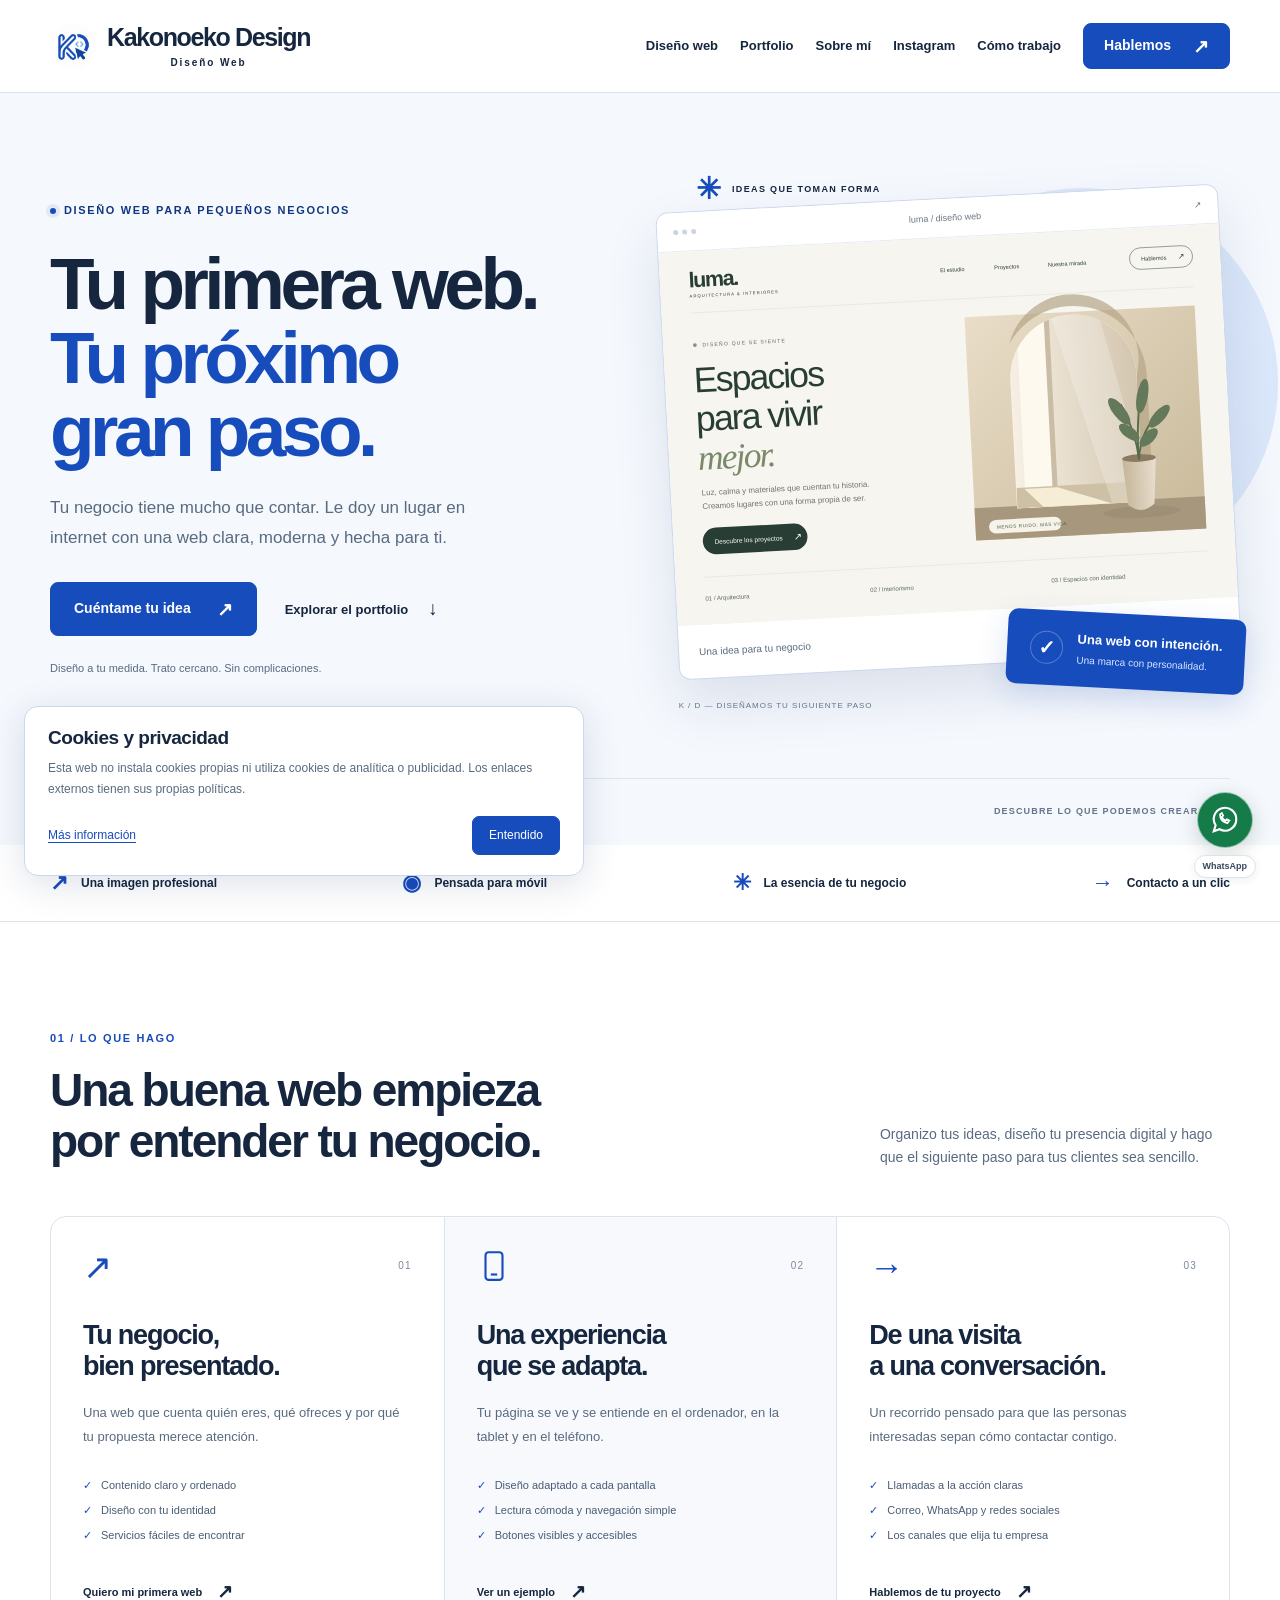
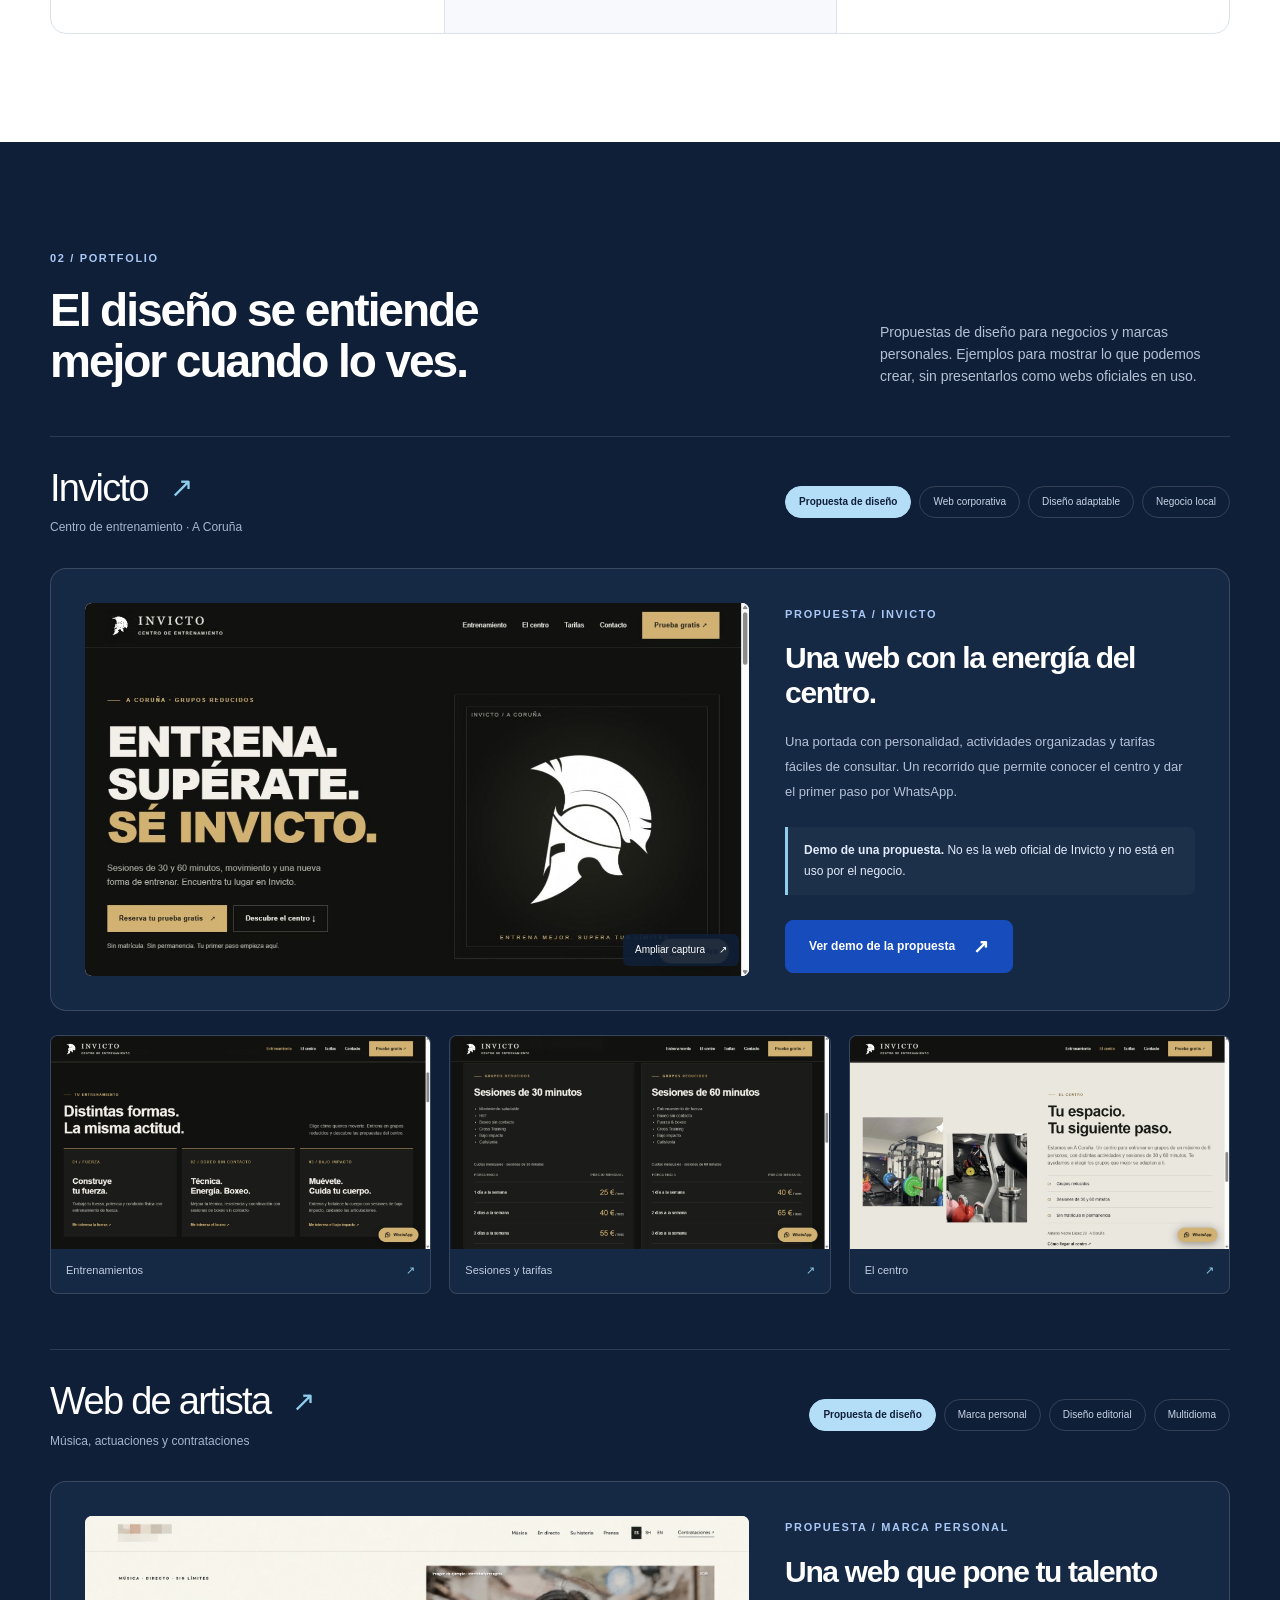
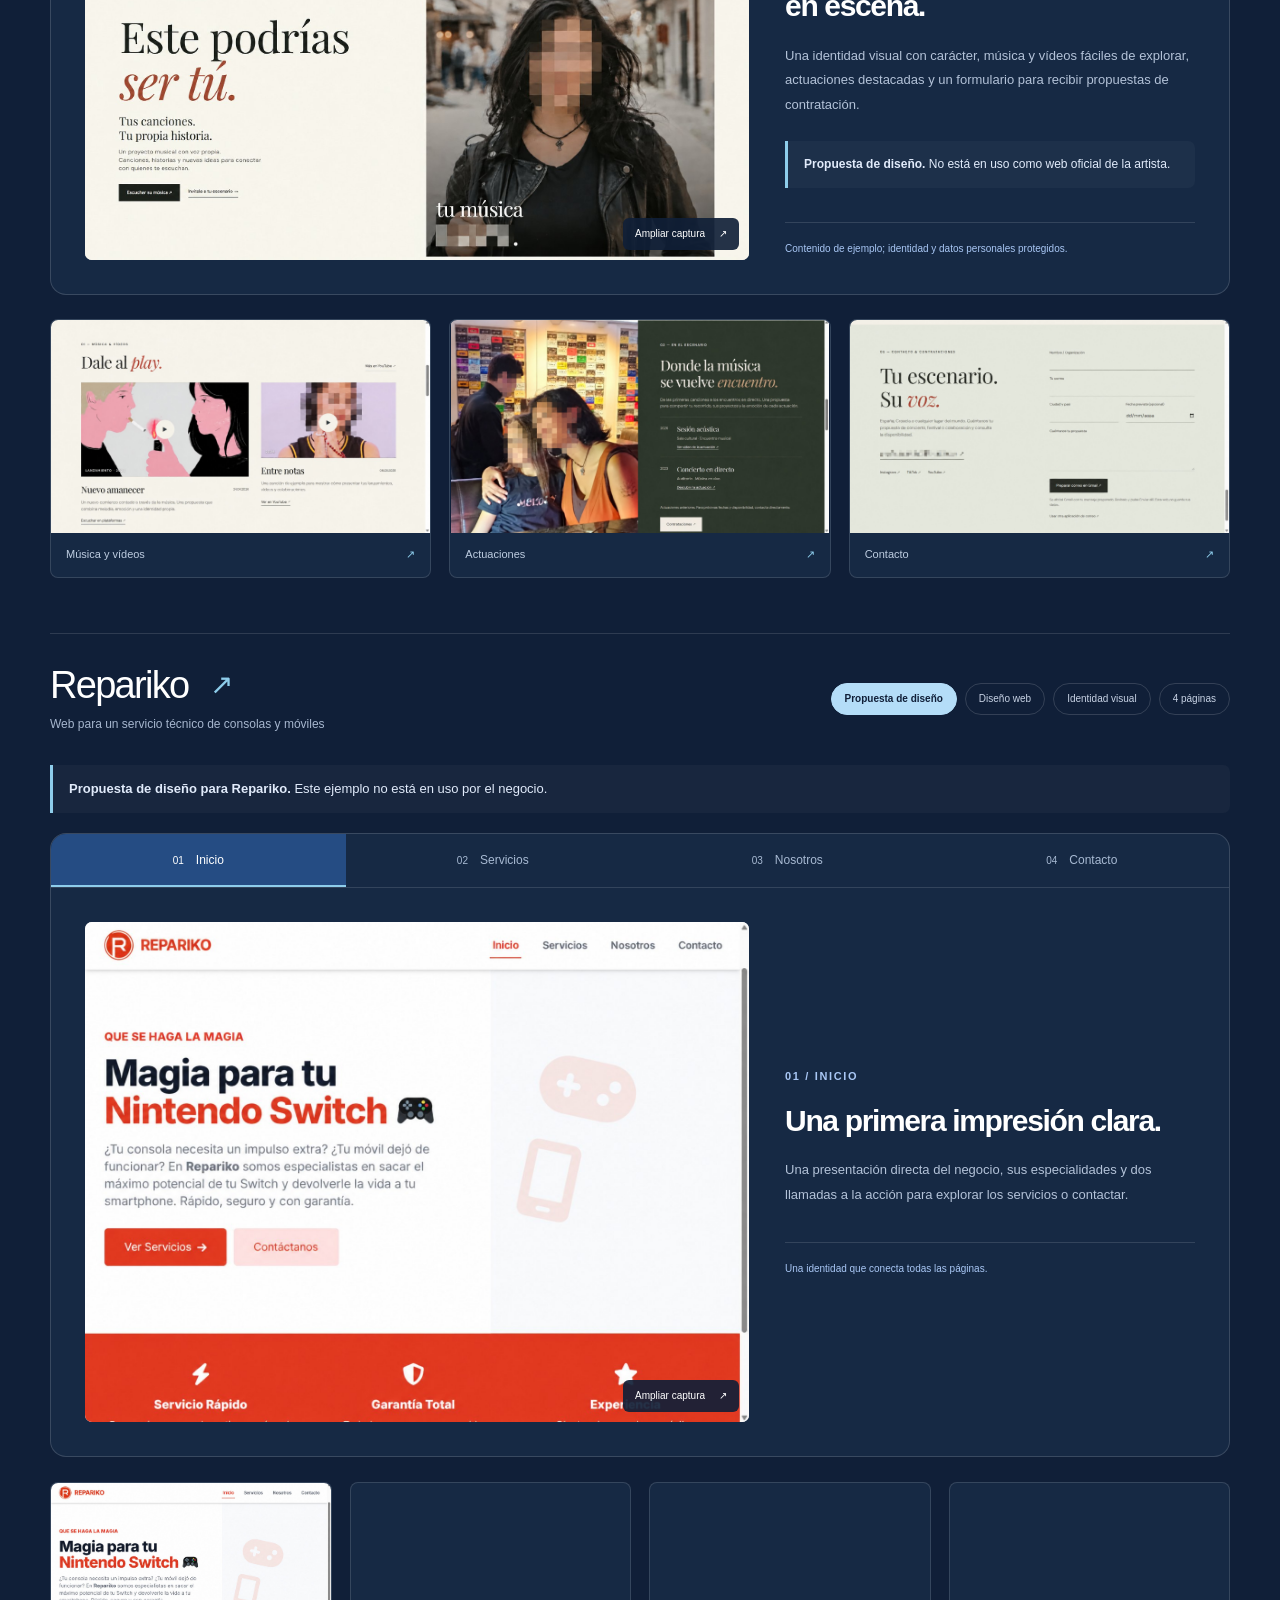
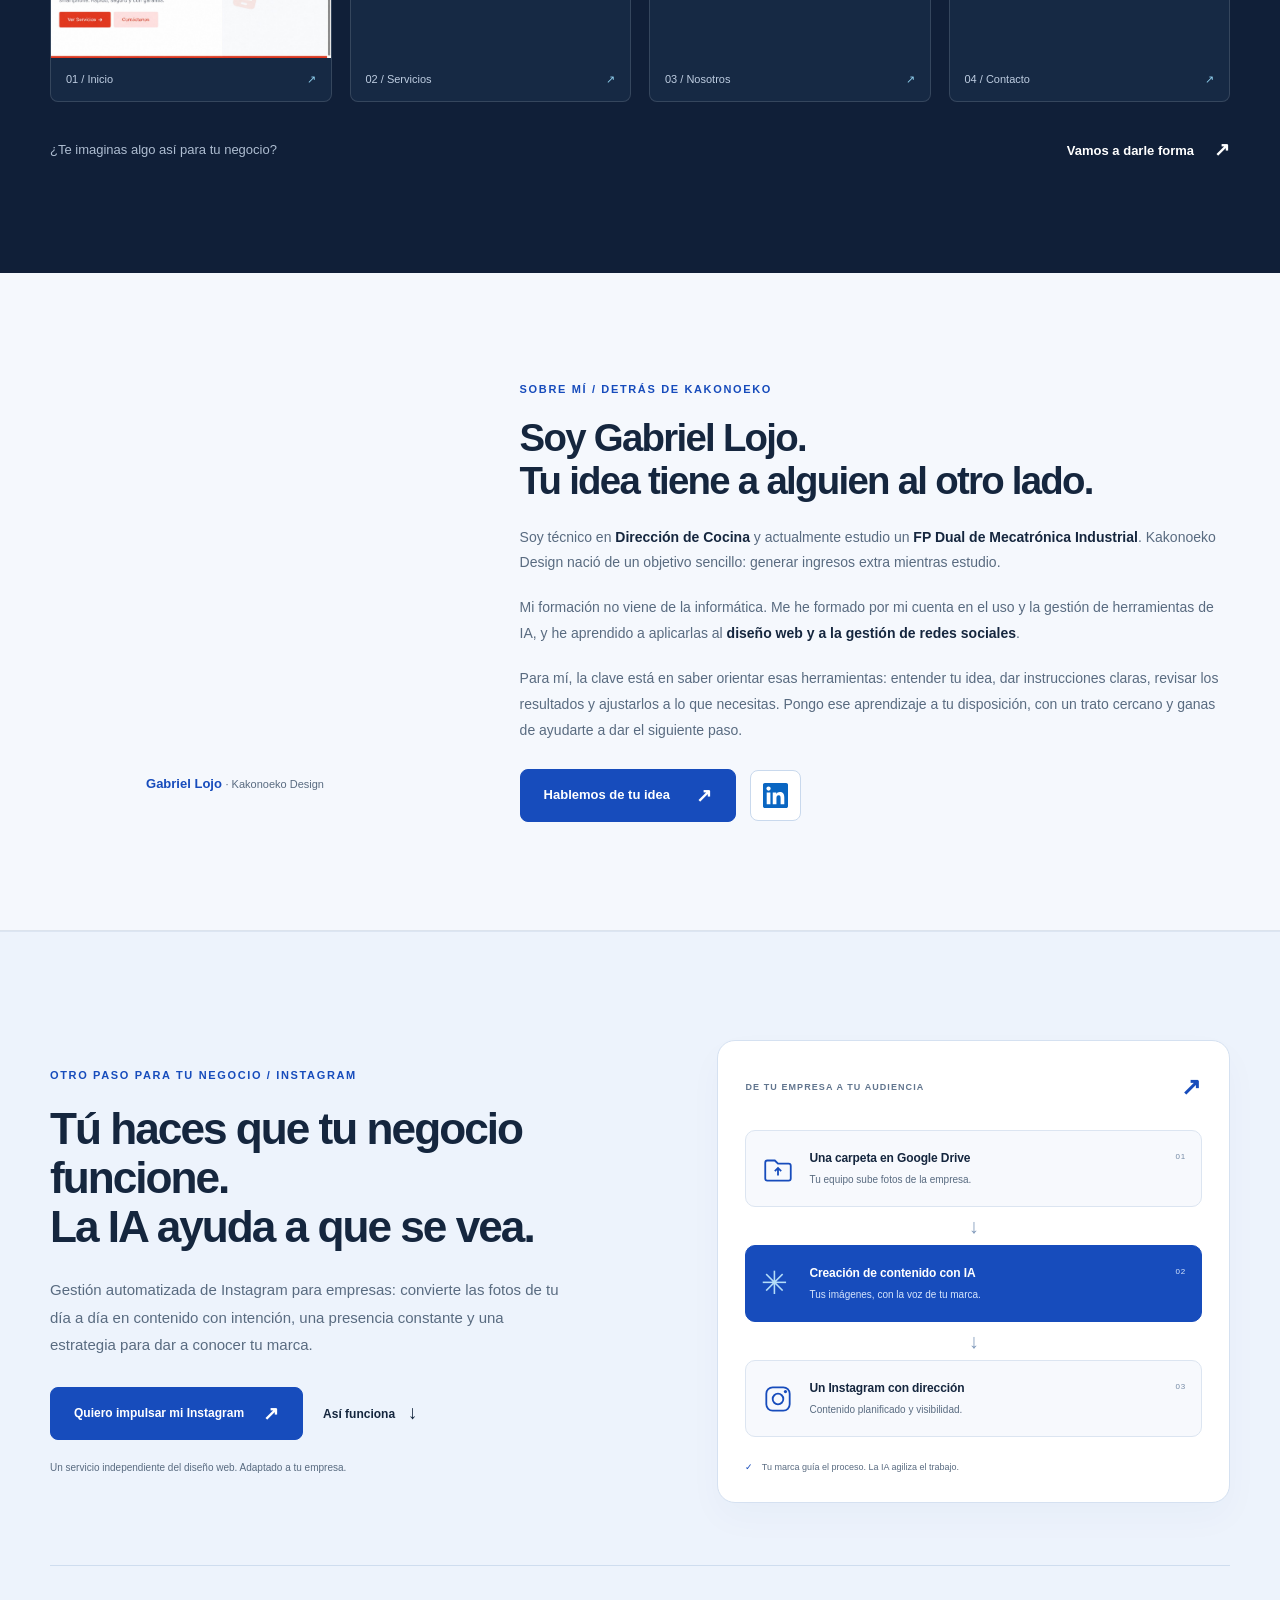
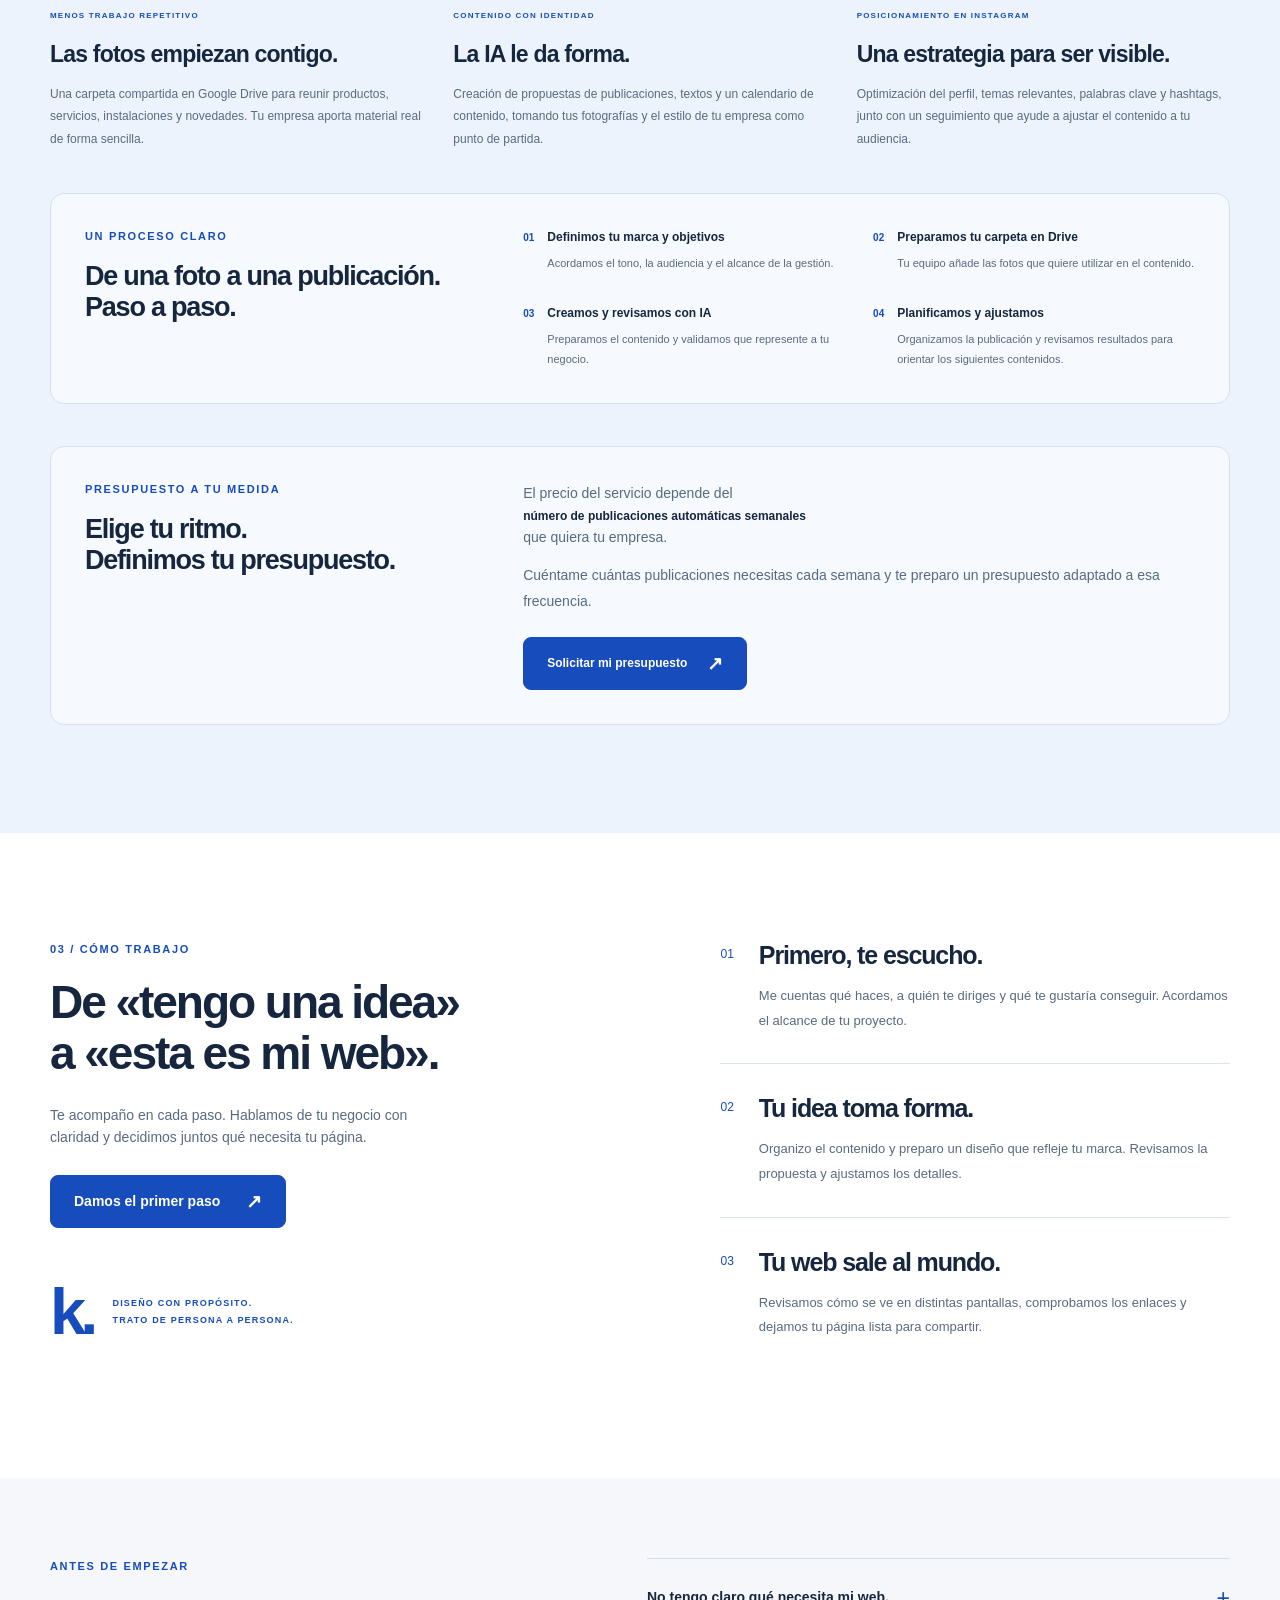
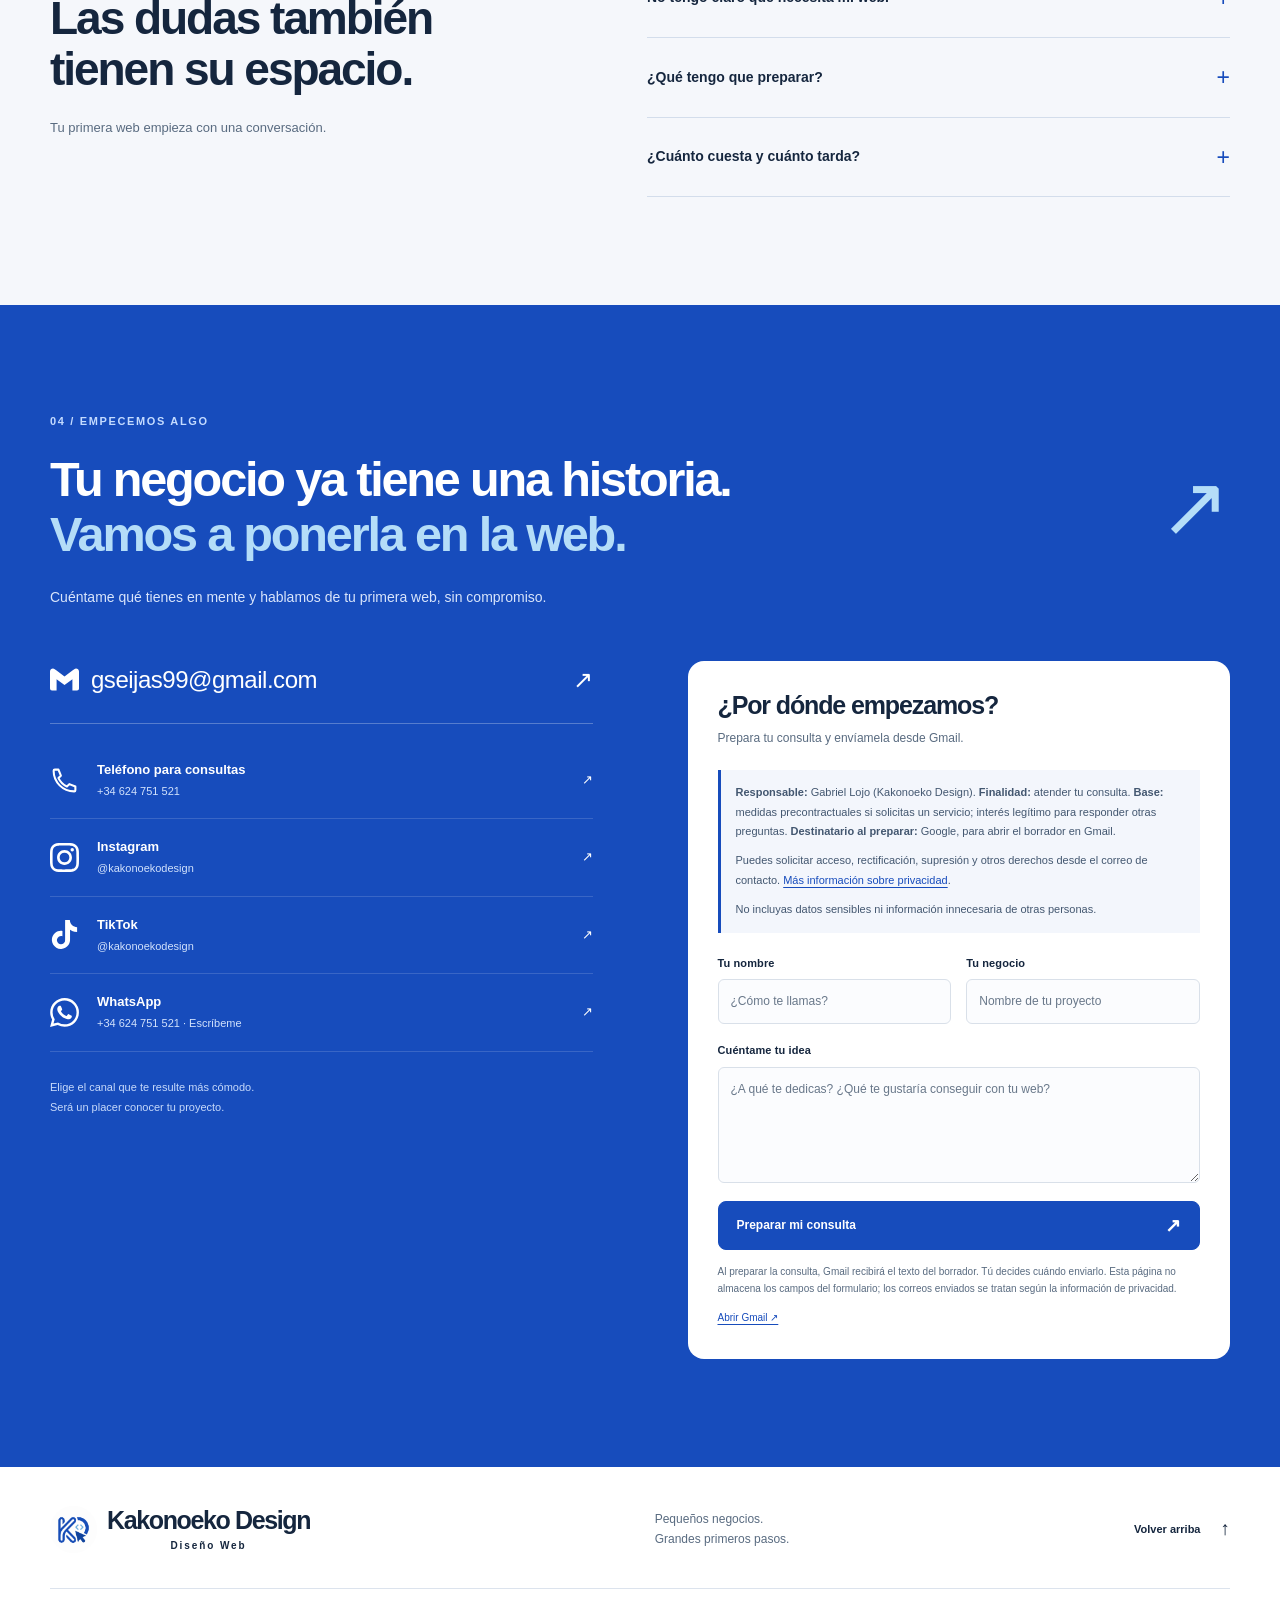
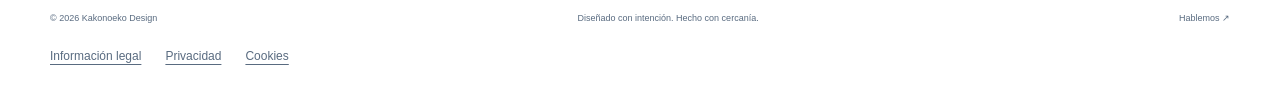
==== index.html @ ca2cd4e8 "Clarify privacy information and browser retention" ====
<!doctype html>
<html lang="es">
<head>
  <meta charset="utf-8">
  <meta name="viewport" content="width=device-width, initial-scale=1">
  <meta name="referrer" content="no-referrer">
  <meta http-equiv="Content-Security-Policy" content="default-src 'self'; img-src 'self' data:; style-src 'self'; script-src 'self'; connect-src 'none'; frame-src 'none'; object-src 'none'; base-uri 'self'; form-action 'none'; upgrade-insecure-requests">
  <meta name="theme-color" content="#174cbc">
  <meta name="description" content="Diseño web y gestión de Instagram para empresas con IA. Kakonoeko Design crea tu primera web y transforma tus fotos en contenido para tu marca.">
  <meta property="og:title" content="Kakonoeko Design · Tu primera web, bien hecha">
  <meta property="og:description" content="Una web con personalidad para un negocio como el tuyo. Descubre el portfolio y cuéntame tu idea.">
  <meta property="og:type" content="website">
  <meta property="og:url" content="https://kakonoeko.github.io/kakonoeko-design/">
  <meta property="og:image" content="https://kakonoeko.github.io/kakonoeko-design/assets/logo-whatsapp.png">
  <meta property="og:image:secure_url" content="https://kakonoeko.github.io/kakonoeko-design/assets/logo-whatsapp.png">
  <meta property="og:image:type" content="image/png">
  <meta property="og:image:width" content="1254">
  <meta property="og:image:height" content="1254">
  <meta property="og:image:alt" content="Logo de Kakonoeko Design">
  <meta property="og:site_name" content="Kakonoeko Design">
  <meta property="og:locale" content="es_ES">
  <meta name="twitter:card" content="summary">
  <meta name="twitter:image" content="https://kakonoeko.github.io/kakonoeko-design/assets/logo-whatsapp.png">
  <meta name="twitter:image:alt" content="Logo de Kakonoeko Design">
  <link rel="canonical" href="https://kakonoeko.github.io/kakonoeko-design/">
  <link rel="icon" type="image/png" href="assets/logo.png">
  <link rel="stylesheet" href="styles.css?v=20261012-privacidad">
  <script src="config.js?v=20261012-telefono" defer></script>
  <script src="legal.js?v=20261012-privacidad" defer></script>
  <script src="script.js?v=20261012-privacidad" defer></script>
  <title>Kakonoeko Design · Tu primera web, bien hecha</title>
</head>
<body>
  <a class="skip-link" href="#contenido">Saltar al contenido</a>
  <header class="site-header">
    <div class="wrap nav">
      <a class="brand" href="#inicio" aria-label="Kakonoeko Design, inicio"><span class="brand-symbol"><img src="assets/logo.png" width="1254" height="1254" alt=""></span><span>Kakonoeko Design<span class="brand-sub">Diseño Web</span></span></a>
      <button class="menu-toggle" type="button" aria-expanded="false" aria-controls="navigation"><span></span><span></span><span class="sr-only">Abrir menú</span></button>
      <nav id="navigation" aria-label="Navegación principal"><a href="#servicios">Diseño web</a><a href="#portfolio">Portfolio</a><a href="#sobre-mi">Sobre mí</a><a href="#instagram-empresas">Instagram</a><a href="#proceso">Cómo trabajo</a><a class="button small" href="#contacto">Hablemos <span aria-hidden="true">↗</span></a></nav>
    </div>
  </header>
  <main id="contenido">
    <section class="hero" id="inicio">
      <div class="wrap hero-grid">
        <div class="hero-copy"><p class="eyebrow"><span class="status-dot"></span> DISEÑO WEB PARA PEQUEÑOS NEGOCIOS</p><h1>Tu primera web.<br> <span>Tu próximo<br> gran paso.</span></h1><p class="hero-lead">Tu negocio tiene mucho que contar. Le doy un lugar en internet con una web clara, moderna y hecha para ti.</p><div class="actions"><a class="button" href="#contacto">Cuéntame tu idea <span aria-hidden="true">↗</span></a><a class="text-link" href="#portfolio">Explorar el portfolio <span aria-hidden="true">↓</span></a></div><p class="hero-note">Diseño a tu medida. Trato cercano. Sin complicaciones.</p></div>
        <div class="hero-art"><div class="art-label"><span class="little-cross" aria-hidden="true">✳</span> IDEAS QUE TOMAN FORMA</div><div class="art-ring" aria-hidden="true"></div><a href="#servicios" class="hero-browser" aria-label="Descubrir el diseño web para tu negocio"><div class="browser-bar"><span class="browser-dots" aria-hidden="true"><i></i><i></i><i></i></span><span>luma / diseño web</span><span aria-hidden="true">↗</span></div><img src="assets/hero-luma.svg" width="1200" height="800" alt="Diseño web de arquitectura e interiores con el titular Espacios para vivir mejor, tonos naturales y una llamada a descubrir proyectos"><div class="browser-footer"><span>Una idea para tu negocio</span><strong>Diseño a medida <span aria-hidden="true">↗</span></strong></div></a><div class="design-tag"><span class="tag-icon" aria-hidden="true">✓</span><div>Una web con intención.<small>Una marca con personalidad.</small></div></div><div class="art-coordinate" aria-hidden="true">K / D — DISEÑAMOS TU SIGUIENTE PASO</div></div>
      </div>
      <div class="wrap hero-bottom"><span>Tu primera web, bien hecha.</span><a href="#servicios">DESCUBRE LO QUE PODEMOS CREAR <span aria-hidden="true">↓</span></a></div>
    </section>
    <div class="benefit-strip"><div class="wrap"><span><span aria-hidden="true">↗</span> Una imagen profesional</span><span><span aria-hidden="true">◉</span> Pensada para móvil</span><span><span aria-hidden="true">✳</span> La esencia de tu negocio</span><span><span aria-hidden="true">→</span> Contacto a un clic</span></div></div>
    <section class="section services" id="servicios"><div class="wrap"><div class="section-heading"><div><p class="eyebrow">01 / LO QUE HAGO</p><h2>Una buena web empieza<br> por entender tu negocio.</h2></div><p>Organizo tus ideas, diseño tu presencia digital y hago que el siguiente paso para tus clientes sea sencillo.</p></div><div class="service-grid">
      <article class="service"><div class="service-top"><span class="service-icon" aria-hidden="true">↗</span><span class="micro">01</span></div><h3>Tu negocio,<br> bien presentado.</h3><p>Una web que cuenta quién eres, qué ofreces y por qué tu propuesta merece atención.</p><ul><li>Contenido claro y ordenado</li><li>Diseño con tu identidad</li><li>Servicios fáciles de encontrar</li></ul><a href="#contacto" class="text-link">Quiero mi primera web <span aria-hidden="true">↗</span></a></article>
      <article class="service"><div class="service-top"><svg class="service-icon" viewBox="0 0 32 32" fill="none" aria-hidden="true"><rect x="8" y="3" width="16" height="26" rx="3" stroke="currentColor" stroke-width="2"/><path d="M13 24h6" stroke="currentColor" stroke-width="2"/></svg><span class="micro">02</span></div><h3>Una experiencia<br> que se adapta.</h3><p>Tu página se ve y se entiende en el ordenador, en la tablet y en el teléfono.</p><ul><li>Diseño adaptado a cada pantalla</li><li>Lectura cómoda y navegación simple</li><li>Botones visibles y accesibles</li></ul><a href="#portfolio" class="text-link">Ver un ejemplo <span aria-hidden="true">↗</span></a></article>
      <article class="service"><div class="service-top"><span class="service-icon" aria-hidden="true">→</span><span class="micro">03</span></div><h3>De una visita<br> a una conversación.</h3><p>Un recorrido pensado para que las personas interesadas sepan cómo contactar contigo.</p><ul><li>Llamadas a la acción claras</li><li>Correo, WhatsApp y redes sociales</li><li>Los canales que elija tu empresa</li></ul><a href="#contacto" class="text-link">Hablemos de tu proyecto <span aria-hidden="true">↗</span></a></article>
    </div></div></section>
    <section class="section portfolio" id="portfolio"><div class="wrap"><div class="section-heading"><div><p class="eyebrow">02 / PORTFOLIO</p><h2>El diseño se entiende<br> mejor cuando lo ves.</h2></div><p>Propuestas de diseño para negocios y marcas personales. Ejemplos para mostrar lo que podemos crear, sin presentarlos como webs oficiales en uso.</p></div>
      <article class="portfolio-project" id="proyecto-invicto" aria-labelledby="invicto-project-title"><div class="project-head"><div><h3 id="invicto-project-title">Invicto<span aria-hidden="true">↗</span></h3><p>Centro de entrenamiento · A Coruña</p></div><div class="chips"><span class="proposal-badge">Propuesta de diseño</span><span>Web corporativa</span><span>Diseño adaptable</span><span>Negocio local</span></div></div><div class="invicto-showcase"><button class="project-image-button" type="button" data-gallery-image="assets/invicto-inicio.jpg" data-gallery-title="Invicto · Inicio" aria-label="Ampliar captura: portada de Invicto"><img src="assets/invicto-inicio.jpg" width="1265" height="712" loading="lazy" alt="Portada de la web de Invicto, con su identidad negra y dorada y llamada a reservar una sesión de prueba"><span class="expand-label">Ampliar captura <span aria-hidden="true">↗</span></span></button><div class="project-description"><p class="eyebrow">PROPUESTA / INVICTO</p><h4>Una web con la energía del centro.</h4><p>Una portada con personalidad, actividades organizadas y tarifas fáciles de consultar. Un recorrido que permite conocer el centro y dar el primer paso por WhatsApp.</p><p class="proposal-note"><strong>Demo de una propuesta.</strong> No es la web oficial de Invicto y no está en uso por el negocio.</p><a class="button" href="https://kakonoeko.github.io/invicto-centro-entrenamiento/" target="_blank" rel="noopener noreferrer">Ver demo de la propuesta <span aria-hidden="true">↗</span></a></div></div><div class="invicto-gallery" aria-label="Capturas de la web de Invicto"><button class="capture" type="button" data-gallery-image="assets/invicto-entrenamiento.jpg" data-gallery-title="Invicto · Entrenamientos"><img src="assets/invicto-entrenamiento.jpg" width="1265" height="712" loading="lazy" alt=""><span>Entrenamientos <span aria-hidden="true">↗</span></span></button><button class="capture" type="button" data-gallery-image="assets/invicto-tarifas.jpg" data-gallery-title="Invicto · Sesiones y tarifas"><img src="assets/invicto-tarifas.jpg" width="1265" height="712" loading="lazy" alt=""><span>Sesiones y tarifas <span aria-hidden="true">↗</span></span></button><button class="capture" type="button" data-gallery-image="assets/invicto-centro.jpg" data-gallery-title="Invicto · El centro"><img src="assets/invicto-centro.jpg" width="1265" height="712" loading="lazy" alt=""><span>El centro <span aria-hidden="true">↗</span></span></button></div></article>
      <article class="portfolio-project" id="proyecto-artista" aria-labelledby="artista-project-title"><div class="project-head"><div><h3 id="artista-project-title">Web de artista<span aria-hidden="true">↗</span></h3><p>Música, actuaciones y contrataciones</p></div><div class="chips"><span class="proposal-badge">Propuesta de diseño</span><span>Marca personal</span><span>Diseño editorial</span><span>Multidioma</span></div></div><div class="invicto-showcase"><button class="project-image-button" type="button" data-gallery-image="assets/artista-inicio-demo.jpg" data-gallery-title="Web de artista · Portada" aria-label="Ampliar captura: portada de la web de artista"><img src="assets/artista-inicio-demo.jpg" width="1741" height="903" loading="lazy" alt="Portada de una web de artista con el titular Este podrías ser tú y la identidad pixelada"><span class="expand-label">Ampliar captura <span aria-hidden="true">↗</span></span></button><div class="project-description"><p class="eyebrow">PROPUESTA / MARCA PERSONAL</p><h4>Una web que pone tu talento en escena.</h4><p>Una identidad visual con carácter, música y vídeos fáciles de explorar, actuaciones destacadas y un formulario para recibir propuestas de contratación.</p><p class="proposal-note"><strong>Propuesta de diseño.</strong> No está en uso como web oficial de la artista.</p><span class="project-detail">Contenido de ejemplo; identidad y datos personales protegidos.</span></div></div><div class="invicto-gallery" aria-label="Capturas de la web de artista"><button class="capture" type="button" data-gallery-image="assets/artista-musica-demo.jpg" data-gallery-title="Web de artista · Música y vídeos"><img src="assets/artista-musica-demo.jpg" width="1672" height="941" loading="lazy" alt=""><span>Música y vídeos <span aria-hidden="true">↗</span></span></button><button class="capture" type="button" data-gallery-image="assets/artista-actuaciones-demo.jpg" data-gallery-title="Web de artista · Actuaciones"><img src="assets/artista-actuaciones-demo.jpg" width="1672" height="941" loading="lazy" alt=""><span>Actuaciones <span aria-hidden="true">↗</span></span></button><button class="capture" type="button" data-gallery-image="assets/artista-contacto.jpg" data-gallery-title="Web de artista · Contacto"><img src="assets/artista-contacto.jpg" width="1672" height="941" loading="lazy" alt=""><span>Contacto <span aria-hidden="true">↗</span></span></button></div></article>
      <div class="project-head"><div><h3>Repariko<span aria-hidden="true">↗</span></h3><p>Web para un servicio técnico de consolas y móviles</p></div><div class="chips"><span class="proposal-badge">Propuesta de diseño</span><span>Diseño web</span><span>Identidad visual</span><span>4 páginas</span></div></div>
      <p class="proposal-note"><strong>Propuesta de diseño para Repariko.</strong> Este ejemplo no está en uso por el negocio.</p>
      <div class="project-view"><div class="project-tabs" role="tablist" aria-label="Páginas del proyecto Repariko"><button type="button" role="tab" id="tab-1" aria-selected="true" aria-controls="project-panel" data-project="1">01 <span>Inicio</span></button><button type="button" role="tab" id="tab-2" aria-selected="false" aria-controls="project-panel" tabindex="-1" data-project="2">02 <span>Servicios</span></button><button type="button" role="tab" id="tab-3" aria-selected="false" aria-controls="project-panel" tabindex="-1" data-project="3">03 <span>Nosotros</span></button><button type="button" role="tab" id="tab-4" aria-selected="false" aria-controls="project-panel" tabindex="-1" data-project="4">04 <span>Contacto</span></button></div><div id="project-panel" role="tabpanel" aria-labelledby="tab-1" tabindex="0"><button class="project-image-button" type="button" aria-label="Ampliar captura: Inicio de Repariko"><img id="project-image" src="assets/repariko-1-limpia.jpg" width="1446" height="1088" loading="lazy" alt="Página de inicio de Repariko"><span class="expand-label">Ampliar captura <span aria-hidden="true">↗</span></span></button><div class="project-description"><p class="eyebrow" id="project-number">01 / INICIO</p><h4 id="project-title">Una primera impresión clara.</h4><p id="project-copy">Una presentación directa del negocio, sus especialidades y dos llamadas a la acción para explorar los servicios o contactar.</p><span class="project-detail">Una identidad que conecta todas las páginas.</span></div></div></div>
      <div class="capture-grid" aria-label="Todas las capturas de Repariko"><button class="capture" type="button" data-capture="1"><img src="assets/repariko-1-limpia.jpg" width="1446" height="1088" loading="lazy" alt=""><span>01 / Inicio <span aria-hidden="true">↗</span></span></button><button class="capture" type="button" data-capture="2"><img src="assets/repariko-2-limpia.jpg" width="1446" height="1088" loading="lazy" alt=""><span>02 / Servicios <span aria-hidden="true">↗</span></span></button><button class="capture" type="button" data-capture="3"><img src="assets/repariko-3-limpia.jpg" width="1446" height="1088" loading="lazy" alt=""><span>03 / Nosotros <span aria-hidden="true">↗</span></span></button><button class="capture" type="button" data-capture="4"><img src="assets/repariko-4-limpia.jpg" width="1446" height="1088" loading="lazy" alt=""><span>04 / Contacto <span aria-hidden="true">↗</span></span></button></div><div class="portfolio-footer"><p>¿Te imaginas algo así para tu negocio?</p><a class="text-link" href="#contacto">Vamos a darle forma <span aria-hidden="true">↗</span></a></div>
    </div></section>
    <section class="section about" id="sobre-mi" aria-labelledby="about-title"><div class="wrap about-grid"><figure class="about-portrait"><div class="about-portrait-frame"><img src="assets/gabriel-lojo.png" width="640" height="640" loading="lazy" alt="Gabriel Lojo, creador de Kakonoeko Design, con sudadera blanca"></div><figcaption>Gabriel Lojo <span>· Kakonoeko Design</span></figcaption></figure><div class="about-content"><p class="eyebrow">SOBRE MÍ / DETRÁS DE KAKONOEKO</p><h2 id="about-title">Soy Gabriel Lojo.<br> Tu idea tiene a alguien al otro lado.</h2><div class="about-copy"><p>Soy técnico en <strong>Dirección de Cocina</strong> y actualmente estudio un <strong>FP Dual de Mecatrónica Industrial</strong>. Kakonoeko Design nació de un objetivo sencillo: generar ingresos extra mientras estudio.</p><p>Mi formación no viene de la informática. Me he formado por mi cuenta en el uso y la gestión de herramientas de IA, y he aprendido a aplicarlas al <strong>diseño web y a la gestión de redes sociales</strong>.</p><p>Para mí, la clave está en saber orientar esas herramientas: entender tu idea, dar instrucciones claras, revisar los resultados y ajustarlos a lo que necesitas. Pongo ese aprendizaje a tu disposición, con un trato cercano y ganas de ayudarte a dar el siguiente paso.</p><span class="about-signature">Gabriel Lojo <span>· Kakonoeko Design</span></span></div><div class="about-actions"><a class="button" href="#contacto">Hablemos de tu idea <span aria-hidden="true">↗</span></a><a class="about-linkedin" href="https://www.linkedin.com/in/gabrielseijaslojo/" target="_blank" rel="noopener noreferrer" aria-label="Ver el perfil de Gabriel Lojo en LinkedIn" title="LinkedIn de Gabriel Lojo"><svg viewBox="0 0 24 24" fill="currentColor" aria-hidden="true"><path d="M20.447 20.452h-3.554v-5.569c0-1.328-.027-3.037-1.852-3.037-1.853 0-2.136 1.445-2.136 2.939v5.667H9.351V9h3.414v1.561h.046c.477-.9 1.637-1.85 3.37-1.85 3.601 0 4.267 2.37 4.267 5.455v6.286zM5.337 7.433a2.062 2.062 0 1 1 0-4.124 2.062 2.062 0 0 1 0 4.124zM7.119 20.452H3.555V9h3.564v11.452zM22.225 0H1.771C.792 0 0 .774 0 1.729v20.542C0 23.227.792 24 1.771 24h20.451C23.2 24 24 23.227 24 22.271V1.729C24 .774 23.2 0 22.222 0h.003z"/></svg></a></div></div></div></section>
    <section class="section instagram-service" id="instagram-empresas" aria-labelledby="instagram-heading">
      <div class="wrap">
        <div class="instagram-intro">
          <div class="instagram-copy"><p class="eyebrow">OTRO PASO PARA TU NEGOCIO / INSTAGRAM</p><h2 id="instagram-heading">Tú haces que tu negocio funcione.<br> La IA ayuda a que se vea.</h2><p>Gestión automatizada de Instagram para empresas: convierte las fotos de tu día a día en contenido con intención, una presencia constante y una estrategia para dar a conocer tu marca.</p><div class="actions"><a class="button" data-gmail-link data-gmail-subject="Consulta sobre gestión de Instagram para mi empresa" href="https://mail.google.com/mail/?view=cm&amp;fs=1&amp;to=gseijas99%40gmail.com&amp;su=Consulta+sobre+gesti%C3%B3n+de+Instagram+para+mi+empresa" target="_blank" rel="noopener noreferrer">Quiero impulsar mi Instagram <span aria-hidden="true">↗</span></a><a class="text-link" href="#instagram-flujo">Así funciona <span aria-hidden="true">↓</span></a></div><p class="instagram-note">Un servicio independiente del diseño web. Adaptado a tu empresa.</p></div>
          <div class="instagram-flow" aria-label="Flujo del servicio: fotos en Google Drive, creación con IA y contenido para Instagram">
            <div class="flow-heading"><span>DE TU EMPRESA A TU AUDIENCIA</span><span aria-hidden="true">↗</span></div>
            <div class="flow-row"><span class="flow-icon" aria-hidden="true"><svg viewBox="0 0 32 32" fill="none"><path d="M4 10a2 2 0 0 1 2-2h7l3 3h10a2 2 0 0 1 2 2v12a2 2 0 0 1-2 2H6a2 2 0 0 1-2-2V10Z" stroke="currentColor" stroke-width="1.7"/><path d="M16 22v-7m-3 3 3-3 3 3" stroke="currentColor" stroke-width="1.7"/></svg></span><div><strong>Una carpeta en Google Drive</strong><span>Tu equipo sube fotos de la empresa.</span></div><span class="flow-step">01</span></div>
            <span class="flow-connector" aria-hidden="true">↓</span>
            <div class="flow-row flow-ai"><span class="flow-icon" aria-hidden="true">✳</span><div><strong>Creación de contenido con IA</strong><span>Tus imágenes, con la voz de tu marca.</span></div><span class="flow-step">02</span></div>
            <span class="flow-connector" aria-hidden="true">↓</span>
            <div class="flow-row"><span class="flow-icon" aria-hidden="true"><svg viewBox="0 0 32 32" fill="none"><rect x="5" y="5" width="22" height="22" rx="6" stroke="currentColor" stroke-width="1.7"/><circle cx="16" cy="16" r="5" stroke="currentColor" stroke-width="1.7"/><circle cx="23" cy="9" r="1.5" fill="currentColor"/></svg></span><div><strong>Un Instagram con dirección</strong><span>Contenido planificado y visibilidad.</span></div><span class="flow-step">03</span></div>
            <p class="flow-footer"><span aria-hidden="true">✓</span> Tu marca guía el proceso. La IA agiliza el trabajo.</p>
          </div>
        </div>
        <div class="instagram-benefits"><article><span class="eyebrow">MENOS TRABAJO REPETITIVO</span><h3>Las fotos empiezan contigo.</h3><p>Una carpeta compartida en Google Drive para reunir productos, servicios, instalaciones y novedades. Tu empresa aporta material real de forma sencilla.</p></article><article><span class="eyebrow">CONTENIDO CON IDENTIDAD</span><h3>La IA le da forma.</h3><p>Creación de propuestas de publicaciones, textos y un calendario de contenido, tomando tus fotografías y el estilo de tu empresa como punto de partida.</p></article><article><span class="eyebrow">POSICIONAMIENTO EN INSTAGRAM</span><h3>Una estrategia para ser visible.</h3><p>Optimización del perfil, temas relevantes, palabras clave y hashtags, junto con un seguimiento que ayude a ajustar el contenido a tu audiencia.</p></article></div>
        <div class="instagram-how" id="instagram-flujo"><div><p class="eyebrow">UN PROCESO CLARO</p><h3>De una foto a una publicación.<br> Paso a paso.</h3></div><ol><li><span>01</span><div><strong>Definimos tu marca y objetivos</strong><p>Acordamos el tono, la audiencia y el alcance de la gestión.</p></div></li><li><span>02</span><div><strong>Preparamos tu carpeta en Drive</strong><p>Tu equipo añade las fotos que quiere utilizar en el contenido.</p></div></li><li><span>03</span><div><strong>Creamos y revisamos con IA</strong><p>Preparamos el contenido y validamos que represente a tu negocio.</p></div></li><li><span>04</span><div><strong>Planificamos y ajustamos</strong><p>Organizamos la publicación y revisamos resultados para orientar los siguientes contenidos.</p></div></li></ol></div>
        <div class="instagram-how instagram-pricing" id="instagram-presupuesto"><div><p class="eyebrow">PRESUPUESTO A TU MEDIDA</p><h3>Elige tu ritmo.<br> Definimos tu presupuesto.</h3></div><div class="instagram-pricing-copy"><p>El precio del servicio depende del <strong>número de publicaciones automáticas semanales</strong> que quiera tu empresa.</p><p>Cuéntame cuántas publicaciones necesitas cada semana y te preparo un presupuesto adaptado a esa frecuencia.</p><div class="actions"><a class="button" data-gmail-link data-gmail-subject="Presupuesto para publicaciones automáticas en Instagram" href="https://mail.google.com/mail/?view=cm&amp;fs=1&amp;to=gseijas99%40gmail.com&amp;su=Presupuesto+para+publicaciones+autom%C3%A1ticas+en+Instagram" target="_blank" rel="noopener noreferrer">Solicitar mi presupuesto <span aria-hidden="true">↗</span></a></div></div></div>
      </div>
    </section>
    <section class="section process" id="proceso"><div class="wrap process-grid"><div class="process-intro"><p class="eyebrow">03 / CÓMO TRABAJO</p><h2>De «tengo una idea»<br> a «esta es mi web».</h2><p>Te acompaño en cada paso. Hablamos de tu negocio con claridad y decidimos juntos qué necesita tu página.</p><a href="#contacto" class="button">Damos el primer paso <span aria-hidden="true">↗</span></a><div class="process-brand" aria-hidden="true"><span>k.</span><p>DISEÑO CON PROPÓSITO.<br> TRATO DE PERSONA A PERSONA.</p></div></div><ol class="steps"><li><span class="step-number">01</span><div><h3>Primero, te escucho.</h3><p>Me cuentas qué haces, a quién te diriges y qué te gustaría conseguir. Acordamos el alcance de tu proyecto.</p></div></li><li><span class="step-number">02</span><div><h3>Tu idea toma forma.</h3><p>Organizo el contenido y preparo un diseño que refleje tu marca. Revisamos la propuesta y ajustamos los detalles.</p></div></li><li><span class="step-number">03</span><div><h3>Tu web sale al mundo.</h3><p>Revisamos cómo se ve en distintas pantallas, comprobamos los enlaces y dejamos tu página lista para compartir.</p></div></li></ol></div></section>
    <section class="section faq"><div class="wrap faq-grid"><div><p class="eyebrow">ANTES DE EMPEZAR</p><h2>Las dudas también<br> tienen su espacio.</h2><p>Tu primera web empieza con una conversación.</p></div><div class="faq-list"><details><summary>No tengo claro qué necesita mi web.<span aria-hidden="true">+</span></summary><p>Podemos empezar por lo básico: tu negocio, tus servicios y cómo quieres que te contacten. A partir de ahí definimos una estructura que tenga sentido para ti.</p></details><details><summary>¿Qué tengo que preparar?<span aria-hidden="true">+</span></summary><p>Tu logo, si lo tienes, una descripción de lo que haces, tus servicios y los datos que quieras mostrar. Las fotografías y referencias de estilo también ayudan.</p></details><details><summary>¿Cuánto cuesta y cuánto tarda?<span aria-hidden="true">+</span></summary><p>Depende del número de páginas, el contenido y las funciones que necesites. Cuéntame tu idea y podremos concretar el alcance, el presupuesto y los plazos.</p></details></div></div></section>
    <section class="section contact" id="contacto"><div class="wrap"><p class="eyebrow">04 / EMPECEMOS ALGO</p><div class="contact-heading"><h2>Tu negocio ya tiene una historia.<br> <span>Vamos a ponerla en la web.</span></h2><span class="contact-arrow" aria-hidden="true">↗</span></div><p class="contact-lead">Cuéntame qué tienes en mente y hablamos de tu primera web, sin compromiso.</p><div class="contact-layout"><div><a class="email-link" data-email-link data-gmail-link href="https://mail.google.com/mail/?view=cm&amp;fs=1&amp;to=gseijas99%40gmail.com" target="_blank" rel="noopener noreferrer"><svg class="social-icon" viewBox="0 0 24 24" fill="currentColor" aria-hidden="true"><path d="M24 5.457v13.909c0 .904-.732 1.636-1.636 1.636h-3.819V11.73L12 16.64l-6.545-4.91v9.273H1.636A1.636 1.636 0 0 1 0 19.366V5.457c0-2.023 2.309-3.178 3.927-1.964L5.455 4.64 12 9.548l6.545-4.91 1.528-1.145C21.69 2.28 24 3.434 24 5.457z"/></svg><span data-email-address>gseijas99@gmail.com</span><span aria-hidden="true">↗</span></a><div class="social-list"><a data-phone-link href="tel:+34624751521"><svg class="social-icon" viewBox="0 0 24 24" fill="none" aria-hidden="true"><path d="M7 3H4a1 1 0 0 0-1 1c0 9.4 7.6 17 17 17a1 1 0 0 0 1-1v-3l-5-2-2 2a15 15 0 0 1-7-7l2-2-2-5Z" stroke="currentColor" stroke-width="1.7" stroke-linejoin="round"/></svg><span>Teléfono para consultas<small data-phone-display>+34 624 751 521</small></span><span aria-hidden="true">↗</span></a><a data-instagram-link href="https://www.instagram.com/kakonoekodesign/" target="_blank" rel="noopener noreferrer"><svg class="social-icon" viewBox="0 0 24 24" fill="currentColor" aria-hidden="true"><path d="M7.0301.084c-1.2768.0602-2.1487.264-2.911.5634-.7888.3075-1.4575.72-2.1228 1.3877-.6652.6677-1.075 1.3368-1.3802 2.127-.2954.7638-.4956 1.6365-.552 2.914-.0564 1.2775-.0689 1.6882-.0626 4.947.0062 3.2586.0206 3.6671.0825 4.9473.061 1.2765.264 2.1482.5635 2.9107.308.7889.72 1.4573 1.388 2.1228.6679.6655 1.3365 1.0743 2.1285 1.38.7632.295 1.6361.4961 2.9134.552 1.2773.056 1.6884.069 4.9462.0627 3.2578-.0062 3.668-.0207 4.9478-.0814 1.28-.0607 2.147-.2652 2.9098-.5633.7889-.3086 1.4578-.72 2.1228-1.3881.665-.6682 1.0745-1.3378 1.3795-2.1284.2957-.7632.4966-1.636.552-2.9124.056-1.2809.0692-1.6898.063-4.948-.0063-3.2583-.021-3.6668-.0817-4.9465-.0607-1.2797-.264-2.1487-.5633-2.9117-.3084-.7889-.72-1.4568-1.3876-2.1228C21.2982 1.33 20.628.9208 19.8378.6165 19.074.321 18.2017.1197 16.9244.0645 15.6471.0093 15.236-.005 11.977.0014 8.718.0076 8.31.0215 7.0301.0839m.1402 21.6932c-1.17-.0509-1.8053-.2453-2.2287-.408-.5606-.216-.96-.4771-1.3819-.895-.422-.4178-.6811-.8186-.9-1.378-.1644-.4234-.3624-1.058-.4171-2.228-.0595-1.2645-.072-1.6442-.079-4.848-.007-3.2037.0053-3.583.0607-4.848.05-1.169.2456-1.805.408-2.2282.216-.5613.4762-.96.895-1.3816.4188-.4217.8184-.6814 1.3783-.9003.423-.1651 1.0575-.3614 2.227-.4171 1.2655-.06 1.6447-.072 4.848-.079 3.2033-.007 3.5835.005 4.8495.0608 1.169.0508 1.8053.2445 2.228.408.5608.216.96.4754 1.3816.895.4217.4194.6816.8176.9005 1.3787.1653.4217.3617 1.056.4169 2.2263.0602 1.2655.0739 1.645.0796 4.848.0058 3.203-.0055 3.5834-.061 4.848-.051 1.17-.245 1.8055-.408 2.2294-.216.5604-.4763.96-.8954 1.3814-.419.4215-.8181.6811-1.3783.9-.4224.1649-1.0577.3617-2.2262.4174-1.2656.0595-1.6448.072-4.8493.079-3.2045.007-3.5825-.006-4.848-.0608M16.953 5.5864A1.44 1.44 0 1 0 18.39 4.144a1.44 1.44 0 0 0-1.437 1.4424M5.8385 12.012c.0067 3.4032 2.7706 6.1557 6.173 6.1493 3.4026-.0065 6.157-2.7701 6.1506-6.1733-.0065-3.4032-2.771-6.1565-6.174-6.1498-3.403.0067-6.156 2.771-6.1496 6.1738M8 12.0077a4 4 0 1 1 4.008 3.9921A3.9996 3.9996 0 0 1 8 12.0077"/></svg><span>Instagram<small>@kakonoekodesign</small></span><span aria-hidden="true">↗</span></a><a data-tiktok-link href="https://www.tiktok.com/@kakonoekodesign" target="_blank" rel="noopener noreferrer"><svg class="social-icon" viewBox="0 0 24 24" fill="currentColor" aria-hidden="true"><path d="M12.525.02c1.31-.02 2.61-.01 3.91-.02.08 1.53.63 3.09 1.75 4.17 1.12 1.11 2.7 1.62 4.24 1.79v4.03c-1.44-.05-2.89-.35-4.2-.97-.57-.26-1.1-.59-1.62-.93-.01 2.92.01 5.84-.02 8.75-.08 1.4-.54 2.79-1.35 3.94-1.31 1.92-3.58 3.17-5.91 3.21-1.43.08-2.86-.31-4.08-1.03-2.02-1.19-3.44-3.37-3.65-5.71-.02-.5-.03-1-.01-1.49.18-1.9 1.12-3.72 2.58-4.96 1.66-1.44 3.98-2.13 6.15-1.72.02 1.48-.04 2.96-.04 4.44-.99-.32-2.15-.23-3.02.37-.63.41-1.11 1.04-1.36 1.75-.21.51-.15 1.07-.14 1.61.24 1.64 1.82 3.02 3.5 2.87 1.12-.01 2.19-.66 2.77-1.61.19-.33.4-.67.41-1.06.1-1.79.06-3.57.07-5.36.01-4.03-.01-8.05.02-12.07z"/></svg><span>TikTok<small>@kakonoekodesign</small></span><span aria-hidden="true">↗</span></a><a class="whatsapp-link" id="whatsapp-info" data-whatsapp-link href="https://wa.me/34624751521?text=Hola%2C+me+gustar%C3%ADa+hacer+una+consulta+sobre+dise%C3%B1o+web+o+gesti%C3%B3n+de+Instagram." target="_blank" rel="noopener noreferrer"><svg class="social-icon" viewBox="0 0 24 24" fill="currentColor" aria-hidden="true"><path d="M17.472 14.382c-.297-.149-1.758-.867-2.03-.967-.273-.099-.471-.148-.67.15-.197.297-.767.966-.94 1.164-.173.199-.347.223-.644.075-.297-.15-1.255-.463-2.39-1.475-.883-.788-1.48-1.761-1.653-2.059-.173-.297-.018-.458.13-.606.134-.133.298-.347.446-.52.149-.174.198-.298.298-.497.099-.198.05-.371-.025-.52-.075-.149-.669-1.612-.916-2.207-.242-.579-.487-.5-.669-.51-.173-.008-.371-.01-.57-.01-.198 0-.52.074-.792.372-.272.297-1.04 1.016-1.04 2.479 0 1.462 1.065 2.875 1.213 3.074.149.198 2.096 3.2 5.077 4.487.709.306 1.262.489 1.694.625.712.227 1.36.195 1.871.118.571-.085 1.758-.719 2.006-1.413.248-.694.248-1.289.173-1.413-.074-.124-.272-.198-.57-.347m-5.421 7.403h-.004a9.87 9.87 0 01-5.031-1.378l-.361-.214-3.741.982.998-3.648-.235-.374a9.86 9.86 0 01-1.51-5.26c.001-5.45 4.436-9.884 9.888-9.884 2.64 0 5.122 1.03 6.988 2.898a9.825 9.825 0 012.893 6.994c-.003 5.45-4.437 9.884-9.885 9.884m8.413-18.297A11.815 11.815 0 0012.05 0C5.495 0 .16 5.335.157 11.892c0 2.096.547 4.142 1.588 5.945L.057 24l6.305-1.654a11.882 11.882 0 005.683 1.448h.005c6.554 0 11.89-5.335 11.893-11.893a11.821 11.821 0 00-3.48-8.413Z"/></svg><span>WhatsApp<small data-whatsapp-status>+34 624 751 521 · Escríbeme</small></span><span data-whatsapp-badge aria-hidden="true">↗</span></a></div><p class="contact-caption">Elige el canal que te resulte más cómodo.<br> Será un placer conocer tu proyecto.</p></div><form id="brief-form" method="post" action="#" aria-describedby="brief-privacy"><h3>¿Por dónde empezamos?</h3><p class="form-intro">Prepara tu consulta y envíamela desde Gmail.</p><div class="form-privacy" id="brief-privacy"><p><strong>Responsable:</strong> Gabriel Lojo (Kakonoeko Design). <strong>Finalidad:</strong> atender tu consulta. <strong>Base:</strong> medidas precontractuales si solicitas un servicio; interés legítimo para responder otras preguntas. <strong>Destinatario al preparar:</strong> Google, para abrir el borrador en Gmail.</p><p>Puedes solicitar acceso, rectificación, supresión y otros derechos desde el correo de contacto. <a href="privacidad.html">Más información sobre privacidad</a>.</p><p>No incluyas datos sensibles ni información innecesaria de otras personas.</p></div><div class="field-row"><label>Tu nombre<input name="name" required maxlength="100" autocomplete="name" placeholder="¿Cómo te llamas?"></label><label>Tu negocio<input name="business" maxlength="150" autocomplete="organization" placeholder="Nombre de tu proyecto"></label></div><label>Cuéntame tu idea<textarea name="message" required maxlength="2500" rows="4" placeholder="¿A qué te dedicas? ¿Qué te gustaría conseguir con tu web?"></textarea></label><button class="button" type="submit">Preparar mi consulta <span aria-hidden="true">↗</span></button><p class="form-note">Al preparar la consulta, Gmail recibirá el texto del borrador. Tú decides cuándo enviarlo. Esta página no almacena los campos del formulario; los correos enviados se tratan según la información de privacidad.</p><p id="form-status" role="status"></p><a class="gmail-fallback" href="https://mail.google.com/mail/?view=cm&amp;fs=1&amp;to=gseijas99%40gmail.com" target="_blank" rel="noopener noreferrer">Abrir Gmail ↗</a></form></div></div></section>
  </main>
  <footer><div class="wrap footer-top"><a class="brand" href="#inicio"><span class="brand-symbol"><img src="assets/logo.png" width="1254" height="1254" loading="lazy" alt=""></span><span>Kakonoeko Design<span class="brand-sub">Diseño Web</span></span></a><p>Pequeños negocios.<br> Grandes primeros pasos.</p><a class="text-link" href="#inicio">Volver arriba <span aria-hidden="true">↑</span></a></div><div class="wrap footer-bottom"><span>© <span id="year">2026</span> Kakonoeko Design</span><span>Diseñado con intención. Hecho con cercanía.</span><a data-gmail-link href="https://mail.google.com/mail/?view=cm&amp;fs=1&amp;to=gseijas99%40gmail.com" target="_blank" rel="noopener noreferrer">Hablemos ↗</a></div><div class="wrap footer-legal"><nav class="legal-links" aria-label="Información legal"><a href="informacion-legal.html">Información legal</a><a href="privacidad.html">Privacidad</a><a href="cookies.html">Cookies</a></nav></div></footer>
  <div class="floating-whatsapp" data-whatsapp-widget><a class="floating-whatsapp-button" href="https://wa.me/34624751521?text=Hola%2C+me+gustar%C3%ADa+hacer+una+consulta+sobre+dise%C3%B1o+web+o+gesti%C3%B3n+de+Instagram." target="_blank" rel="noopener noreferrer" aria-label="Contactar por WhatsApp" title="Hablemos por WhatsApp"><svg viewBox="0 0 24 24" fill="none" aria-hidden="true"><path d="M21 11.5a9 9 0 0 1-13.3 7.9L3 21l1.5-4.8A9 9 0 1 1 21 11.5Z" stroke="currentColor" stroke-width="1.7"/><path d="M8 7.5c0 4 2 6 6 7l1.5-2-2-1-1 1c-1.5-.5-2.5-1.5-3-3l1-1-1-2-1.5 1Z" stroke="currentColor" stroke-width="1.4"/></svg></a><span class="floating-whatsapp-note">WhatsApp</span></div>
  <dialog id="capture-dialog" aria-labelledby="capture-dialog-title"><div class="dialog-heading"><h2 id="capture-dialog-title">Repariko · Inicio</h2><button class="dialog-close" type="button" aria-label="Cerrar captura">×</button></div><img id="capture-dialog-image" src="assets/repariko-1-limpia.jpg" width="1446" height="1088" alt="Página de inicio de Repariko"></dialog>
  <dialog id="whatsapp-dialog" aria-labelledby="whatsapp-title"><button class="dialog-close" type="button" aria-label="Cerrar aviso">×</button><p class="eyebrow">SEGUIMOS EN CONTACTO</p><h2 id="whatsapp-title">WhatsApp no está disponible.</h2><p>Puedes contarme tu proyecto desde Gmail o por Instagram.</p><div class="actions"><a class="button" data-gmail-link href="https://mail.google.com/mail/?view=cm&amp;fs=1&amp;to=gseijas99%40gmail.com" target="_blank" rel="noopener noreferrer">Escribir desde Gmail ↗</a><a class="text-link" href="https://www.instagram.com/kakonoekodesign/" target="_blank" rel="noopener noreferrer">Ir a Instagram ↗</a></div></dialog>
<aside class="cookie-info" id="cookie-info" aria-labelledby="cookie-info-title"><h2 id="cookie-info-title">Cookies y privacidad</h2><p>Esta web no instala cookies propias ni utiliza cookies de analítica o publicidad. Los enlaces externos tienen sus propias políticas.</p><div class="cookie-info-actions"><a href="cookies.html">Más información</a><button type="button" data-close-cookie-info>Entendido</button></div></aside>
</body>
</html>
---- styles.css ----
@charset "UTF-8";
:root{--blue:#174cbc;--deep:#103782;--ink:#15263e;--muted:#596b80;--paper:#f5f7fb;--line:#dce3ed;--sky:#8ecdeb;--radius:16px;--max:1200px}
*{box-sizing:border-box}html{scroll-behavior:smooth;scroll-padding-top:100px}body{margin:0;background:#fff;color:var(--ink);font-family:"Segoe UI",Arial,sans-serif;line-height:1.6;-webkit-font-smoothing:antialiased}a{color:inherit;text-decoration:none}button,input,textarea{font:inherit}button,a,input,textarea,summary{-webkit-tap-highlight-color:transparent}button{cursor:pointer}img{max-width:100%;display:block}h1,h2,h3,h4,p{margin:0}h1,h2,h3,h4{line-height:1.12;letter-spacing:-.045em}h2{font-size:clamp(2rem,3.6vw,3.1rem);font-weight:650}button{color:inherit}a,button,summary{touch-action:manipulation}:focus-visible{outline:3px solid #5cadde;outline-offset:5px}.wrap{width:min(var(--max),calc(100% - 100px));margin-inline:auto}.section{padding:108px 0}.eyebrow{font-size:11px;font-weight:700;letter-spacing:.15em;line-height:1.6}.sr-only{position:absolute;width:1px;height:1px;padding:0;margin:-1px;overflow:hidden;clip:rect(0,0,0,0);white-space:nowrap;border:0}.skip-link{position:fixed;z-index:100;left:16px;top:-70px;background:var(--blue);color:white;padding:12px 20px;border-radius:8px}.skip-link:focus{top:10px}
.site-header{position:sticky;top:0;z-index:20;background:rgba(255,255,255,.96);border-bottom:1px solid var(--line);backdrop-filter:blur(14px)}.nav{height:92px;display:flex;align-items:center;justify-content:space-between;gap:24px}.brand{display:flex;align-items:center;gap:10px;font-size:25px;font-weight:750;letter-spacing:-.055em;line-height:1}.brand-symbol{width:47px;height:47px;overflow:hidden;display:block;background:white;border-radius:50%;flex-shrink:0}.brand-symbol img{width:100%;height:100%;object-fit:contain;transform:none}.brand-sub{display:block;font-size:10px;font-weight:600;letter-spacing:.19em;margin-top:8px}.nav nav{display:flex;align-items:center;gap:31px;font-size:13px;font-weight:600}.nav nav>a:not(.button){transition:color .18s}.nav nav>a:not(.button):hover{color:var(--blue)}.button{display:inline-flex;align-items:center;justify-content:center;gap:26px;padding:16px 23px;background:var(--blue);color:#fff;border:1px solid var(--blue);border-radius:8px;font-size:14px;font-weight:600;line-height:1.4;transition:background .2s,transform .2s,box-shadow .2s}.button:hover{background:var(--deep);box-shadow:0 6px 20px #174cbc20;transform:translateY(-2px)}.button span{font-size:19px;line-height:1}.button.small{padding:12px 20px;gap:22px}.text-link{display:inline-flex;align-items:center;gap:20px;font-weight:600;font-size:13px;line-height:1.5}.text-link span{font-size:19px}.text-link:hover{text-decoration:underline;text-underline-offset:5px}.menu-toggle{display:none}
.hero{background:#f5f8fd;overflow:hidden;position:relative}.hero-grid{display:grid;grid-template-columns:1.02fr 1fr;align-items:center;gap:42px;padding-top:72px;padding-bottom:63px}.hero-copy .eyebrow{color:var(--deep);display:flex;align-items:center;gap:8px}.status-dot{width:6px;height:6px;border-radius:50%;background:var(--blue);box-shadow:0 0 0 4px #e1e9f7}.hero h1{font-size:clamp(3.4rem,5.7vw,5.25rem);line-height:1.01;font-weight:650;letter-spacing:-.062em;margin-top:27px}.hero h1>span{color:var(--blue)}.hero-lead{max-width:440px;font-size:17px;line-height:1.75;margin-top:25px;color:var(--muted)}.actions{display:flex;align-items:center;gap:28px;flex-wrap:wrap}.hero .actions{margin-top:30px}.hero-note{color:var(--muted);font-size:11px;margin-top:24px}.hero-art{position:relative;min-height:550px;display:flex;align-items:center;justify-content:center;padding-bottom:15px}.art-label{position:absolute;top:9px;left:29px;display:flex;align-items:center;gap:10px;font-size:9px;letter-spacing:.15em;font-weight:600}.little-cross{font-size:30px;color:var(--blue);line-height:1}.art-ring{position:absolute;width:390px;height:390px;border:55px solid #dbe7fa;border-radius:50%;right:-48px;top:23px}.hero-browser{width:100%;position:relative;border-radius:12px;background:white;box-shadow:0 25px 55px #142f5e1d;border:1px solid #ccd8eb;transform:rotate(-3deg);overflow:hidden;transition:transform .4s}.hero-browser:hover{transform:rotate(-1deg) translateY(-5px)}.browser-bar{height:39px;background:#fff;display:flex;align-items:center;justify-content:space-between;gap:16px;padding:0 16px;border-bottom:1px solid #e6ecf3;font-size:9px;color:#6b7684}.browser-dots{display:flex;gap:4px}.browser-dots i{width:5px;height:5px;border-radius:50%;background:#cbd5e2}.hero-browser>img{width:100%;height:auto;aspect-ratio:1.5;object-fit:cover;object-position:top}.browser-footer{display:flex;justify-content:space-between;align-items:center;padding:16px 20px;font-size:10px;color:var(--muted)}.browser-footer strong{color:var(--ink);font-size:13px}.browser-footer strong span{margin-left:12px}.design-tag{position:absolute;right:-15px;bottom:26px;background:var(--blue);color:white;box-shadow:0 10px 30px #174cbc27;display:flex;gap:14px;align-items:center;padding:18px 23px;border-radius:10px;transform:rotate(3deg);font-size:13px;font-weight:600}.tag-icon{display:grid;place-items:center;width:33px;height:33px;border:1px solid #ffffff45;border-radius:50%;font-size:20px}.design-tag small{display:block;color:#d6e6ff;font-size:10px;font-weight:400;margin-top:2px}.art-coordinate{position:absolute;bottom:2px;left:12px;font-size:8px;letter-spacing:.12em;color:#65748a}.hero-bottom{padding-top:19px;padding-bottom:20px;border-top:1px solid #dce5f2;display:flex;justify-content:space-between;align-items:center;font-size:11px;color:#63748b}.hero-bottom a{font-size:9px;letter-spacing:.13em;font-weight:600;display:flex;gap:22px;align-items:center}.hero-bottom a span{font-size:17px}.benefit-strip{border-bottom:1px solid var(--line)}.benefit-strip>.wrap{display:flex;justify-content:space-between;gap:22px;padding:27px 0;font-size:12px;font-weight:600}.benefit-strip>.wrap>span{display:flex;align-items:center;gap:13px}.benefit-strip span span{color:var(--blue);font-size:22px;line-height:1}
.section-heading{display:grid;grid-template-columns:1.4fr 1fr;gap:70px;align-items:end;margin-bottom:48px}.section-heading h2{margin-top:17px}.section-heading>p{font-size:14px;color:var(--muted);max-width:350px;justify-self:end}.services .eyebrow,.process .eyebrow,.faq .eyebrow{color:var(--blue)}.service-grid{display:grid;grid-template-columns:repeat(3,1fr);gap:0;border:1px solid var(--line);border-radius:var(--radius);overflow:hidden}.service{padding:32px 32px 26px;display:flex;flex-direction:column;align-items:flex-start}.service+.service{border-left:1px solid var(--line)}.service:nth-child(2){background:#f7f9fd}.service-top{display:flex;width:100%;align-items:center;justify-content:space-between;margin-bottom:37px}.service-icon{width:34px;height:34px;font-size:35px;color:var(--blue);line-height:1}.micro{font-size:10px;letter-spacing:.12em;color:#7d8ba0}.service h3{font-size:27px;line-height:1.14;font-weight:650}.service>p{font-size:13px;line-height:1.85;color:var(--muted);margin-top:19px}.service ul{list-style:none;padding:0;margin:24px 0 30px;font-size:11px;color:#485d74;line-height:2.3}.service li:before{content:'✓';color:var(--blue);margin-right:9px}.service .text-link{font-size:11px;margin-top:auto;gap:15px}
.portfolio{background:#101f38;color:#fff}.portfolio .eyebrow{color:#a9c7f5}.portfolio .section-heading>p{color:#b4c1d5}.project-head{border-top:1px solid #ffffff20;padding:30px 0;display:flex;align-items:center;justify-content:space-between;gap:24px}.project-head h3{font-size:38px;font-weight:500;display:flex;align-items:center;gap:22px}.project-head h3>span{color:var(--sky);font-size:28px}.project-head p{font-size:12px;color:#a6b6ce;margin-top:9px}.chips{display:flex;gap:8px;flex-wrap:wrap}.chips>span{border:1px solid #ffffff26;border-radius:30px;padding:7px 13px;font-size:10px;color:#c8d3e5}.project-view{border:1px solid #ffffff26;border-radius:var(--radius);overflow:hidden;background:#162944}.project-tabs{display:flex;border-bottom:1px solid #ffffff20}.project-tabs button{padding:17px 24px;border:none;background:transparent;color:#a8bad3;font-size:10px;display:flex;gap:12px;align-items:center;flex:1;justify-content:center;transition:background .2s}.project-tabs button>span{font-size:12px}.project-tabs button:hover{background:#ffffff08}.project-tabs button[aria-selected="true"]{color:#fff;background:#254c83;box-shadow:inset 0 -2px var(--sky)}#project-panel{display:grid;grid-template-columns:1.62fr 1fr;padding:34px;gap:36px;align-items:center}.project-image-button{position:relative;padding:0;border:0;background:#fff;border-radius:7px;overflow:hidden;width:100%;text-align:left}.project-image-button>img{width:100%;height:auto}.expand-label{position:absolute;right:10px;bottom:10px;background:#101f38e8;color:#fff;padding:8px 12px;border-radius:6px;display:flex;gap:14px;font-size:10px}.project-description h4{font-size:30px;line-height:1.15;font-weight:550;margin-top:18px}.project-description>p:not(.eyebrow){font-size:13px;color:#b3c2d8;line-height:1.9;margin-top:20px}.project-detail{display:block;margin-top:34px;font-size:10px;line-height:1.6;color:#a9c7f5;border-top:1px solid #ffffff20;padding-top:18px}.capture-grid{display:grid;grid-template-columns:repeat(4,1fr);gap:18px;margin-top:25px}.capture{padding:0;border:1px solid #ffffff22;background:#162944;overflow:hidden;border-radius:8px;text-align:left;color:#fff;transition:transform .2s,border-color .2s}.capture:hover{transform:translateY(-4px);border-color:#8ecdeb}.capture>img{width:100%;height:auto;aspect-ratio:1.6;object-fit:cover;object-position:top}.capture>span{display:flex;align-items:center;justify-content:space-between;padding:13px 15px;font-size:11px;color:#becde1}.capture>span>span{color:var(--sky)}.portfolio-footer{display:flex;justify-content:space-between;align-items:center;margin-top:34px;font-size:13px;color:#aebdd1}.portfolio-footer .text-link{color:white}
.process-grid{display:grid;grid-template-columns:1.1fr 1fr;gap:110px}.process-intro h2{margin-top:18px}.process-intro>p:not(.eyebrow){font-size:14px;color:var(--muted);max-width:380px;margin-top:24px}.process-intro>.button{margin-top:26px}.process-brand{display:flex;align-items:center;gap:20px;color:var(--blue);margin-top:51px}.process-brand>span{font-size:65px;font-weight:700;letter-spacing:-.09em;line-height:1}.process-brand p{font-size:9px;letter-spacing:.13em;line-height:1.8;font-weight:600}.steps{list-style:none;padding:0;margin:0}.steps>li{display:flex;gap:25px;padding:30px 0;border-top:1px solid var(--line)}.steps>li:first-child{padding-top:0;border-top:0}.step-number{font-size:12px;color:var(--blue);line-height:1;padding-top:7px}.steps h3{font-size:25px;font-weight:600}.steps p{font-size:13px;color:var(--muted);line-height:1.9;margin-top:15px}.faq{padding-top:80px;background:var(--paper)}.faq-grid{display:grid;grid-template-columns:1fr 1.15fr;gap:90px}.faq h2{margin-top:17px}.faq-grid>div>p:not(.eyebrow){font-size:13px;color:var(--muted);margin-top:22px}.faq-list details{border-bottom:1px solid #d3ddeb}.faq-list details:first-child{border-top:1px solid #d3ddeb}.faq-list summary{list-style:none;display:flex;justify-content:space-between;align-items:center;gap:20px;cursor:pointer;font-size:14px;font-weight:600;padding:23px 0;line-height:1.4}.faq-list summary::-webkit-details-marker{display:none}.faq-list summary>span{font-size:23px;color:var(--blue);font-weight:400;transition:transform .2s}.faq-list details[open] summary>span{transform:rotate(45deg)}.faq-list details>p{font-size:13px;color:var(--muted);line-height:1.85;padding:0 30px 23px 0}
.contact{background:var(--blue);color:white}.contact>.wrap>.eyebrow{color:#c4dbff}.contact-heading{display:flex;justify-content:space-between;align-items:center;gap:20px;margin-top:22px}.contact-heading h2{font-size:clamp(2rem,3.8vw,3.2rem);font-weight:550}.contact-heading h2 span{color:#b4ddf8}.contact-arrow{font-size:85px;font-weight:300;line-height:1;color:#b4ddf8}.contact-lead{color:#d9e5fb;font-size:14px;margin-top:25px}.contact-layout{display:grid;grid-template-columns:1fr 1fr;gap:95px;margin-top:52px}.email-link{display:flex;align-items:center;justify-content:space-between;font-size:clamp(17px,2vw,24px);font-weight:500;letter-spacing:-.02em;border-bottom:1px solid #ffffff45;padding:0 0 24px;gap:12px}.email-link:hover{color:#b4ddf8}.social-list{margin-top:18px}.social-list>a{display:flex;gap:18px;align-items:center;border-bottom:1px solid #ffffff25;padding:18px 0;font-size:13px}.social-list>a>span:nth-child(2){flex:1;font-weight:600}.social-list small{display:block;font-size:11px;color:#d2e2fc;font-weight:400;margin-top:2px}.social-icon{font-size:26px;width:29px;height:29px;line-height:1;flex-shrink:0}.social-list a:hover{color:#b4ddf8}.soon{font-size:9px;letter-spacing:.02em;border:1px solid #ffffff40;border-radius:20px;padding:4px 9px;white-space:nowrap;color:#d2e2fc}.contact-caption{font-size:11px;color:#c7dafb;margin-top:25px;line-height:1.85}.contact form{background:white;color:var(--ink);border-radius:var(--radius);padding:30px}.contact form h3{font-size:25px;font-weight:600}.form-intro{font-size:12px;color:var(--muted);margin-top:10px;margin-bottom:22px}.contact form label{display:block;font-size:11px;font-weight:600;letter-spacing:.01em}.field-row{display:grid;grid-template-columns:1fr 1fr;gap:15px}.contact input,.contact textarea{display:block;width:100%;margin-top:7px;margin-bottom:18px;border:1px solid #d9e0e9;border-radius:6px;background:#fbfcfe;padding:12px;font-size:12px;font-weight:400;color:var(--ink);letter-spacing:normal}.contact textarea{resize:vertical;min-height:116px;max-height:380px}.contact input::placeholder,.contact textarea::placeholder{color:#69788a}.contact form .button{width:100%;justify-content:space-between;padding:14px 18px;font-size:12px}.form-note{font-size:10px;color:var(--muted);line-height:1.75;margin-top:13px}.gmail-fallback{display:inline-block;font-size:10px;color:var(--blue);text-decoration:underline;text-underline-offset:3px;margin-top:12px}#form-status:empty{display:none}#form-status{font-size:11px;padding-top:10px;color:var(--blue)}
footer{padding-top:39px;background:#fff}.footer-top{display:flex;justify-content:space-between;align-items:center;padding-bottom:35px;gap:30px}.footer-top>p{font-size:12px;line-height:1.7;color:var(--muted)}.footer-top .text-link{font-size:11px}.footer-bottom{border-top:1px solid var(--line);display:flex;justify-content:space-between;gap:20px;padding:22px 0;font-size:9px;color:var(--muted)}
dialog{border:0;border-radius:12px;max-width:min(1050px,calc(100vw - 32px));max-height:calc(100dvh - 32px);padding:0;box-shadow:0 20px 100px #0005;color:var(--ink)}dialog::backdrop{background:#071326cc;backdrop-filter:blur(5px)}.dialog-heading{position:sticky;top:0;display:flex;align-items:center;justify-content:space-between;gap:15px;padding:12px 20px;background:white;border-bottom:1px solid var(--line);z-index:1}.dialog-heading h2{font-size:17px;letter-spacing:-.02em}.dialog-close{display:grid;place-items:center;width:40px;height:40px;background:#f0f4fa;border:0;border-radius:50%;font-size:25px;line-height:1}.dialog-close:hover{background:#dbe7fa}#capture-dialog>img{width:100%;height:auto}body:has(dialog[open]){overflow:hidden}#whatsapp-dialog{padding:39px;width:520px}#whatsapp-dialog>.dialog-close{position:absolute;right:15px;top:15px}#whatsapp-dialog>.eyebrow{color:var(--blue);font-size:9px;padding-right:30px}#whatsapp-dialog h2{font-size:30px;margin-top:20px}#whatsapp-dialog>p:not(.eyebrow){font-size:14px;color:var(--muted);margin-top:18px}#whatsapp-dialog .actions{margin-top:25px;gap:18px}#whatsapp-dialog .button{font-size:12px;padding:12px 15px}#whatsapp-dialog .text-link{font-size:11px}
@media(min-width:1600px){.hero-grid{padding-top:90px;padding-bottom:85px}}
@media(max-width:1100px){.wrap{width:calc(100% - 64px)}.hero-grid{gap:30px}.hero h1{font-size:clamp(3.1rem,5.8vw,4.5rem)}.hero-art{min-height:455px}.hero-lead{font-size:15px}.hero .actions{gap:17px}.hero .text-link{font-size:11px}.design-tag{right:-6px;font-size:11px;padding:15px}.art-ring{width:340px;height:340px;border-width:50px;top:40px}.section-heading{gap:40px}.service{padding:28px 23px}.service h3{font-size:24px}.service ul{font-size:10px}.process-grid{gap:60px}.contact-layout{gap:50px}#project-panel{padding:26px;gap:28px}.project-description h4{font-size:25px}.project-description>p:not(.eyebrow){font-size:12px}.faq-grid{gap:50px}}
@media(max-width:800px){html{scroll-padding-top:88px}.wrap{width:calc(100% - 42px)}.nav{height:78px}.brand{font-size:22px}.brand-symbol{width:40px;height:40px}.brand-sub{font-size:9px}.nav nav{gap:20px;font-size:11px}.nav .button.small{font-size:11px;padding:11px 13px;gap:10px}.hero-grid{padding-top:55px;padding-bottom:55px;gap:20px}.hero h1{font-size:clamp(2.8rem,6vw,4rem)}.hero .eyebrow{font-size:8px;letter-spacing:.1em}.hero-lead{font-size:13px;line-height:1.8}.hero .actions{align-items:flex-start;flex-direction:column;gap:17px}.hero .button{font-size:12px;padding:14px 17px}.hero-note{font-size:10px;max-width:245px}.hero-art{min-height:395px}.art-ring{width:280px;height:280px;top:64px;right:-30px;border-width:40px}.art-label{top:13px;left:10px;font-size:7px}.design-tag{right:-4px;bottom:36px;padding:13px;gap:9px;font-size:10px}.design-tag small{font-size:8px}.tag-icon{width:27px;height:27px;font-size:16px}.art-coordinate{font-size:6px;bottom:8px;left:0}.browser-footer{padding:12px;font-size:8px}.browser-footer strong{font-size:10px}.browser-bar{padding:0 10px;gap:8px;font-size:7px;height:28px}.benefit-strip>.wrap{display:grid;grid-template-columns:1fr 1fr;gap:20px;padding:23px 0;font-size:11px}.section{padding:78px 0}.section-heading{gap:30px;grid-template-columns:1.3fr 1fr}.section-heading>p{font-size:12px}.service-grid{grid-template-columns:1fr}.service{padding:28px;display:grid;grid-template-columns:1fr 1.2fr;column-gap:30px}.service+.service{border-left:0;border-top:1px solid var(--line)}.service-top{grid-column:1 / -1;margin-bottom:18px}.service h3{font-size:26px}.service>p{margin-top:0;font-size:13px}.service ul{margin:20px 0 0;font-size:11px}.service .text-link{margin-bottom:5px;align-self:end;justify-self:start}.project-head h3{font-size:33px}.chips>span{font-size:8px;padding:6px 9px}#project-panel{grid-template-columns:1fr;padding:24px}.project-description h4{font-size:27px;margin-top:9px}.project-description>p:not(.eyebrow){font-size:13px;margin-top:12px}.project-detail{margin-top:18px;padding-top:12px}.project-tabs button{padding:14px 8px;gap:8px}.project-tabs button>span{font-size:11px}.capture-grid{gap:10px}.capture>span{padding:10px;font-size:9px}.process-grid{gap:40px}.steps h3{font-size:22px}.steps>li{gap:18px}.steps p{font-size:12px}.process-intro>p:not(.eyebrow){font-size:13px}.faq-grid{gap:35px;grid-template-columns:1fr 1.2fr}.faq-list summary{font-size:12px}.contact-layout{gap:28px}.contact form{padding:23px}.field-row{grid-template-columns:1fr;gap:0}.contact form h3{font-size:22px}.email-link{font-size:17px}.contact-arrow{font-size:65px}.social-list>a{gap:11px;font-size:12px}.social-list small{font-size:10px}.soon{font-size:8px;padding:4px 7px}.contact-caption{font-size:10px}.footer-bottom{font-size:8px}}
@media(max-width:600px){.wrap{width:calc(100% - 38px)}.nav{height:75px}.brand{font-size:22px}.menu-toggle{display:flex;width:44px;height:44px;flex-direction:column;align-items:center;justify-content:center;gap:6px;background:white;border:1px solid var(--line);border-radius:8px}.menu-toggle>span:not(.sr-only){width:18px;height:1.5px;background:var(--ink);transition:transform .2s}.menu-toggle[aria-expanded="true"]>span:first-child{transform:translateY(3.75px) rotate(45deg)}.menu-toggle[aria-expanded="true"]>span:nth-child(2){transform:translateY(-3.75px) rotate(-45deg)}.nav nav{display:none;position:absolute;top:75px;left:0;right:0;flex-direction:column;align-items:stretch;padding:16px 19px 22px;background:white;box-shadow:0 16px 20px #172e5214;gap:0;border-bottom:1px solid var(--line);font-size:14px}.nav nav.open{display:flex}.nav nav>a{padding:13px}.nav nav>.button.small{margin-top:8px;font-size:13px;justify-content:space-between;padding:14px}.hero-grid{grid-template-columns:1fr;gap:25px;padding-top:38px;padding-bottom:24px}.hero .eyebrow{font-size:8px;letter-spacing:.12em}.hero h1{font-size:clamp(3.05rem,12vw,4.6rem);margin-top:23px}.hero h1 br:last-child{display:none}.hero-lead{font-size:15px;margin-top:20px;max-width:440px}.hero .actions{flex-direction:row;align-items:center;gap:18px;margin-top:23px}.hero .button{font-size:11px;gap:15px;padding:14px 15px}.hero .text-link{font-size:10px;gap:12px}.hero-note{max-width:none;margin-top:19px;font-size:9px}.hero-art{min-height:340px;max-width:420px;width:100%;justify-self:center;padding:40px 6px 39px}.art-label{top:0;font-size:8px;left:9px}.hero-browser{width:95%;max-width:380px;transform:rotate(-2.5deg)}.hero-browser>img{aspect-ratio:1.65}.art-ring{width:265px;height:265px;top:35px;right:-18px;border-width:37px}.design-tag{right:0;bottom:17px;padding:13px 16px;font-size:11px}.design-tag small{font-size:9px}.art-coordinate{bottom:5px;font-size:6px;left:14px}.hero-bottom{font-size:9px;padding:16px 0;gap:15px}.hero-bottom a{font-size:7px;gap:9px;letter-spacing:.07em}.benefit-strip>.wrap{gap:20px 15px;font-size:10px;padding:22px 0}.benefit-strip>.wrap>span{gap:8px}.benefit-strip span span{font-size:18px}.section{padding:61px 0}.eyebrow{font-size:9px}.section-heading{grid-template-columns:1fr;gap:20px;margin-bottom:29px}.section-heading>p{max-width:none;justify-self:start;font-size:13px}.section-heading h2{font-size:30px;margin-top:13px}h2{font-size:30px}.service{display:flex;padding:25px}.service-top{margin-bottom:22px}.service h3{font-size:27px}.service h3 br{display:none}.service>p{margin-top:14px}.service ul{margin:16px 0 20px}.service .text-link{font-size:12px}.project-head{align-items:flex-start;flex-direction:column;gap:17px;padding:24px 0}.project-head h3{font-size:35px}.project-head p{font-size:11px}.chips>span{font-size:9px}.project-tabs button{font-size:9px;gap:6px;padding:13px 6px}.project-tabs button>span{font-size:10px}#project-panel{padding:16px;gap:24px}.project-description{padding:0 4px 6px}.project-description h4{font-size:26px}.project-description>p:not(.eyebrow){font-size:12px}.capture-grid{grid-template-columns:1fr 1fr;gap:13px;margin-top:18px}.capture>span{font-size:10px;padding:12px}.portfolio-footer{align-items:flex-start;flex-direction:column;gap:15px;font-size:12px;margin-top:25px}.portfolio-footer .text-link{font-size:12px}.process-grid{grid-template-columns:1fr;gap:38px}.process-intro h2{margin-top:13px}.process-intro>p:not(.eyebrow){font-size:13px;margin-top:19px;max-width:none}.process-intro>.button{font-size:12px;padding:14px 18px;margin-top:23px}.process-brand{display:none}.steps>li{gap:19px;padding:23px 0}.steps h3{font-size:24px}.steps p{font-size:13px;line-height:1.8}.faq-grid{grid-template-columns:1fr;gap:27px}.faq h2{margin-top:13px}.faq-grid>div>p:not(.eyebrow){margin-top:15px}.faq-list summary{font-size:13px;padding:20px 0}.contact-heading{gap:10px;align-items:flex-start;margin-top:18px}.contact-heading h2{font-size:32px;line-height:1.14}.contact-heading h2 br{display:none}.contact-heading h2 span{display:block;margin-top:6px}.contact-arrow{font-size:40px;margin-top:3px}.contact-lead{font-size:13px;margin-top:22px}.contact-layout{grid-template-columns:1fr;gap:33px;margin-top:31px}.email-link{font-size:22px;padding-bottom:18px}.social-list>a{gap:17px;font-size:13px;padding:17px 0}.social-list small{font-size:11px}.soon{font-size:9px}.contact-caption{font-size:11px;margin-top:22px}.contact form{padding:25px 21px}.contact form h3{font-size:25px}.field-row{grid-template-columns:1fr 1fr;gap:12px}.contact input,.contact textarea{font-size:16px;padding:10px 9px}.contact input::placeholder,.contact textarea::placeholder{font-size:12px}.contact label{font-size:11px}.form-note{font-size:10px}.gmail-fallback{font-size:11px}.footer-top{flex-wrap:wrap;gap:26px;padding-bottom:26px}.footer-top>p{font-size:11px}.footer-top .text-link{width:100%;justify-content:space-between;border-top:1px solid var(--line);padding-top:19px}.footer-bottom{flex-wrap:wrap;gap:10px 20px;font-size:9px;padding-top:20px;padding-bottom:25px}.footer-bottom>span:nth-child(2){order:3;flex-basis:100%}.footer-bottom>a{margin-left:auto}.dialog-heading{padding:8px 13px}.dialog-heading h2{font-size:15px}#whatsapp-dialog{padding:38px 25px 27px}#whatsapp-dialog h2{font-size:27px}}
@media(prefers-reduced-motion:reduce){html{scroll-behavior:auto}*,*:before,*:after{transition:none!important;animation:none!important}}

/* Servicio de Instagram para empresas */
.brand-sub{text-align:center}
.portfolio-project{padding-bottom:55px;scroll-margin-top:110px}.invicto-showcase{display:grid;grid-template-columns:1.62fr 1fr;padding:34px;gap:36px;align-items:center;background:#162944;border:1px solid #ffffff26;border-radius:var(--radius)}.invicto-showcase .button{margin-top:25px;font-size:12px;gap:18px}.invicto-gallery{display:grid;grid-template-columns:repeat(3,1fr);gap:18px;margin-top:24px}.invicto-gallery .capture>img{aspect-ratio:1.78;object-fit:contain;background:#101f38}@media(max-width:800px){.invicto-showcase{grid-template-columns:1fr;padding:24px;gap:28px}.invicto-gallery{gap:12px}.invicto-showcase .project-description{max-width:600px}.invicto-showcase .button{margin-top:19px}}@media(max-width:600px){.portfolio-project{padding-bottom:38px}.invicto-showcase{padding:16px;gap:24px}.invicto-showcase .project-description{padding:0 4px 6px}.invicto-gallery{grid-template-columns:1fr;gap:15px;margin-top:18px}.invicto-gallery .capture>span{font-size:12px;padding:14px 16px}.invicto-showcase .button{font-size:11px;padding:14px 16px}}
.email-link [data-email-address]{flex:1}.social-list svg.social-icon,.email-link svg.social-icon{display:block}
.instagram-pricing-copy>p{font-size:14px;line-height:1.85;color:var(--muted)}.instagram-pricing-copy>p+p{margin-top:12px}.instagram-pricing-copy strong{color:var(--ink);font-weight:650}.instagram-pricing-copy .actions{margin-top:22px}.instagram-pricing-copy .button{font-size:12px;gap:20px}@media(max-width:600px){.instagram-pricing-copy>p{font-size:13px}.instagram-pricing-copy .button{font-size:11px;padding:14px 16px}}
.floating-whatsapp{position:fixed;right:24px;bottom:22px;z-index:15;display:flex;flex-direction:column;align-items:center;gap:7px}.floating-whatsapp-button{display:grid;place-items:center;width:56px;height:56px;border:1px solid #ffffff90;border-radius:50%;background:#147b49;color:white;box-shadow:0 5px 20px #143c2a30;text-decoration:none;transition:transform .2s,background .2s}.floating-whatsapp-button svg{width:30px;height:30px}.floating-whatsapp-button:disabled{background:#6c8d7c;cursor:not-allowed}.floating-whatsapp-button:not(:disabled):hover{background:#0d6037;transform:translateY(-3px)}.floating-whatsapp-note{font-size:9px;line-height:1.4;font-weight:600;color:#35495c;background:white;padding:4px 8px;border:1px solid #dce3ed;border-radius:20px;box-shadow:0 2px 8px #14243a12}body:has(dialog[open]) .floating-whatsapp{visibility:hidden}@media(max-width:600px){.floating-whatsapp{right:14px;bottom:16px}.floating-whatsapp-button{width:50px;height:50px}.floating-whatsapp-button svg{width:27px;height:27px}.floating-whatsapp-note{font-size:8px;padding:3px 6px}}
@media(max-width:420px){.nav{gap:12px}.nav .brand{font-size:18px;gap:8px}}
.instagram-service{background:#edf3fc;border-top:1px solid #dce5f2}.instagram-service .eyebrow{color:var(--blue)}.instagram-intro{display:grid;grid-template-columns:1.15fr 1fr;gap:78px;align-items:center}.instagram-copy h2{margin-top:19px;font-size:clamp(2rem,3.45vw,3rem)}.instagram-copy>p:not(.eyebrow):not(.instagram-note){margin-top:24px;font-size:15px;line-height:1.85;color:var(--muted);max-width:520px}.instagram-copy .actions{margin-top:28px;gap:20px}.instagram-copy .button{font-size:12px;gap:19px}.instagram-copy .text-link{font-size:12px;gap:13px}.instagram-note{font-size:10px;color:var(--muted);margin-top:20px}.instagram-flow{padding:27px;background:white;border:1px solid #d5e1f1;border-radius:18px;box-shadow:0 15px 35px #19447c08}.flow-heading{display:flex;justify-content:space-between;align-items:center;font-size:9px;letter-spacing:.12em;font-weight:600;color:#61758e;margin-bottom:24px}.flow-heading>span:last-child{font-size:24px;color:var(--blue)}.flow-row{display:flex;align-items:center;gap:14px;padding:18px 15px;border:1px solid #dce5f1;border-radius:10px;background:#f7f9fd}.flow-row>div{flex:1}.flow-row strong{display:block;font-size:12px;line-height:1.5;letter-spacing:-.01em}.flow-row>div>span{display:block;font-size:10px;line-height:1.7;color:var(--muted);margin-top:4px}.flow-icon{display:block;width:34px;height:34px;color:var(--blue);font-size:32px;line-height:1;flex-shrink:0}.flow-icon svg{width:34px;height:34px}.flow-step{align-self:flex-start;padding-top:2px;font-size:8px;color:#768ba6;letter-spacing:.1em}.flow-connector{display:block;margin:9px 0;text-align:center;color:#819abb;font-size:20px;line-height:1}.flow-ai{background:var(--blue);color:white;border-color:var(--blue)}.flow-ai .flow-icon{color:#b4ddf8}.flow-ai>div>span,.flow-ai .flow-step{color:#d6e5fc}.flow-footer{font-size:9px;margin-top:22px;color:var(--muted);line-height:1.8}.flow-footer>span{color:var(--blue);margin-right:6px}.instagram-benefits{display:grid;grid-template-columns:repeat(3,1fr);gap:30px;margin-top:62px;padding-top:34px;border-top:1px solid #cfddef}.instagram-benefits .eyebrow{font-size:8px}.instagram-benefits h3{font-size:23px;letter-spacing:-.035em;margin-top:16px;font-weight:600}.instagram-benefits p{font-size:12px;color:var(--muted);line-height:1.9;margin-top:15px}.instagram-how{display:grid;grid-template-columns:1fr 1.8fr;gap:65px;background:#ffffff80;border:1px solid #d5e1f1;border-radius:14px;padding:34px;margin-top:42px;scroll-margin-top:110px}.instagram-how h3{font-size:27px;font-weight:600;margin-top:15px;line-height:1.16}.instagram-how ol{display:grid;grid-template-columns:1fr 1fr;gap:30px 28px;margin:0;padding:0;list-style:none}.instagram-how li{display:flex;gap:13px;align-items:start}.instagram-how li>span{font-size:10px;color:var(--blue);font-weight:600;line-height:1.5;padding-top:2px}.instagram-how strong{display:block;font-size:12px;line-height:1.5}.instagram-how li p{font-size:11px;color:var(--muted);line-height:1.8;margin-top:8px}.instagram-service-footer{display:flex;justify-content:space-between;align-items:center;gap:25px;margin-top:28px}.instagram-service-footer p{font-size:11px;color:var(--muted);max-width:660px}.instagram-service-footer a{color:var(--blue);font-size:12px;white-space:nowrap}
@media(max-width:1100px){.instagram-intro{gap:40px}.instagram-copy .actions{align-items:flex-start;flex-direction:column;gap:15px}.instagram-how{gap:35px;grid-template-columns:1fr 1.6fr}.instagram-how h3{font-size:24px}}
@media(max-width:800px){.nav .brand{font-size:22px;gap:10px}.menu-toggle{display:flex;width:44px;height:44px;flex-direction:column;align-items:center;justify-content:center;gap:6px;background:white;border:1px solid var(--line);border-radius:8px}.menu-toggle>span:not(.sr-only){width:18px;height:1.5px;background:var(--ink);transition:transform .2s}.menu-toggle[aria-expanded="true"]>span:first-child{transform:translateY(3.75px) rotate(45deg)}.menu-toggle[aria-expanded="true"]>span:nth-child(2){transform:translateY(-3.75px) rotate(-45deg)}.nav nav{display:none;position:absolute;top:78px;left:0;right:0;flex-direction:column;align-items:stretch;padding:16px 19px 22px;background:white;box-shadow:0 16px 20px #172e5214;gap:0;border-bottom:1px solid var(--line);font-size:14px}.nav nav.open{display:flex}.nav nav>a{padding:13px}.nav nav>.button.small{margin-top:8px;font-size:13px;justify-content:space-between;padding:14px}.instagram-intro{grid-template-columns:1fr;gap:35px}.instagram-copy h2{font-size:36px;max-width:600px}.instagram-copy>p:not(.eyebrow):not(.instagram-note){max-width:none;font-size:14px}.instagram-copy .actions{flex-direction:row;align-items:center;gap:25px}.instagram-flow{max-width:600px;width:100%;justify-self:center}.instagram-benefits{gap:24px;margin-top:40px}.instagram-benefits h3{font-size:22px}.instagram-benefits p{font-size:11px}.instagram-how{grid-template-columns:1fr;padding:27px;gap:27px}.instagram-how h3 br{display:none}.instagram-service-footer p{font-size:10px}}
@media(max-width:600px){.nav nav{top:75px}.instagram-copy h2{font-size:30px}.instagram-copy>p:not(.eyebrow):not(.instagram-note){font-size:13px;margin-top:20px}.instagram-copy .actions{gap:18px}.instagram-copy .button{font-size:11px;padding:14px 15px;gap:13px}.instagram-copy .text-link{font-size:11px}.instagram-flow{padding:22px 18px}.flow-row{gap:12px;padding:16px 12px}.flow-row strong{font-size:12px}.flow-row>div>span{font-size:10px}.flow-step{display:none}.instagram-benefits{grid-template-columns:1fr;gap:26px;padding-top:28px}.instagram-benefits h3{font-size:24px;margin-top:10px}.instagram-benefits p{font-size:13px;margin-top:11px}.instagram-how{padding:24px 20px;margin-top:30px}.instagram-how ol{grid-template-columns:1fr;gap:23px}.instagram-how h3{font-size:25px}.instagram-how strong{font-size:13px}.instagram-how li p{font-size:12px}.instagram-service-footer{align-items:flex-start;flex-direction:column;gap:17px}.instagram-service-footer p{font-size:12px}.instagram-service-footer a{font-size:12px}}

@media(max-width:420px){.nav{gap:12px}.nav .brand{font-size:18px;gap:8px}}

/* Propuestas de diseño y presentación personal */
.chips>.proposal-badge{background:#b4ddf8;color:#101f38;border-color:#b4ddf8;font-weight:700}.portfolio .proposal-note{font-size:13px;line-height:1.75;color:#e1ebfb;padding:13px 16px;border-left:3px solid var(--sky);background:#ffffff08;border-radius:0 7px 7px 0;margin-bottom:20px}.project-description>p.proposal-note{font-size:12px;line-height:1.75;color:#e1ebfb;margin-top:23px;margin-bottom:0}.proposal-note strong{font-weight:650}.about{background:#f5f8fd;border-bottom:1px solid var(--line)}.about-grid{display:grid;grid-template-columns:1fr 1.1fr;gap:90px;align-items:start}.about .eyebrow{color:var(--blue)}.about h2{margin-top:20px}.about-intro .button{margin-top:30px}.about-copy>p{font-size:15px;line-height:1.9;color:var(--muted)}.about-copy>p+p{margin-top:19px}.about-copy strong{font-weight:600;color:var(--ink)}.about-signature{display:block;font-size:22px;font-weight:650;letter-spacing:-.035em;margin-top:28px;color:var(--blue)}.about-signature>span{font-size:12px;font-weight:400;letter-spacing:0;color:var(--muted)}.nav nav{gap:22px}@media(max-width:1100px){.nav nav{gap:16px;font-size:12px}.about-grid{gap:45px}}@media(max-width:800px){.about-grid{grid-template-columns:1fr;gap:32px}.about h2 br:last-of-type{display:none}.about-copy>p{font-size:14px}.nav nav{gap:0;font-size:14px}}@media(max-width:600px){.about-copy>p{font-size:13px}.about h2{font-size:32px}.about-intro .button{font-size:12px;margin-top:23px}.portfolio .proposal-note{font-size:12px}.project-description>p.proposal-note{font-size:12px}}

.about-grid{grid-template-columns:.72fr 1.28fr;gap:70px;align-items:center}.about-portrait{margin:0;max-width:370px;width:100%;justify-self:start}.about-portrait-frame{padding:18px 18px 0;background:none;border:0;border-radius:0;overflow:visible}.about-portrait img{width:100%;height:auto;display:block}.about-portrait figcaption{margin-top:15px;text-align:center;font-size:13px;font-weight:600;color:var(--blue)}.about-portrait figcaption span{font-size:11px;font-weight:400;color:var(--muted)}.about-content h2{font-size:clamp(30px,3vw,42px);margin:17px 0 23px}.about-content .about-copy>p{font-size:14px;line-height:1.85}.about-content .about-signature{display:none}.about-content>.button{margin-top:25px;font-size:13px}@media(max-width:1100px){.about-grid{gap:40px;grid-template-columns:.8fr 1.2fr}.about-content h2{font-size:34px}}@media(max-width:800px){.about-grid{grid-template-columns:1fr;gap:35px}.about-portrait{max-width:280px;justify-self:center}.about-content h2{font-size:34px}.about h2 br:last-of-type{display:initial}}@media(max-width:600px){.about-portrait{max-width:245px}.about-content h2{font-size:30px}.about-content .about-copy>p{font-size:13px}.about-portrait-frame{padding:14px 14px 0}.about-content>.button{font-size:12px}}

.about-actions{display:flex;align-items:center;gap:14px;margin-top:25px;flex-wrap:wrap}.about-actions>.button{font-size:13px}.about-linkedin{display:grid;place-items:center;width:51px;height:51px;border:1px solid #c9d9ed;border-radius:8px;background:#fff;color:#0a66c2;transition:background .2s,transform .2s}.about-linkedin svg{width:25px;height:25px}.about-linkedin:hover{background:#e5effb;transform:translateY(-2px)}@media(max-width:600px){.about-actions>.button{font-size:12px}.about-linkedin{width:50px;height:50px}}

/* Información de privacidad y páginas legales */
.footer-legal{padding:0 0 28px}.legal-links{display:flex;gap:24px;flex-wrap:wrap;font-size:12px;color:var(--muted)}.legal-links a{text-decoration:underline;text-underline-offset:4px}.legal-links a:hover{color:var(--blue)}.form-privacy{font-size:11px;line-height:1.8;background:#f3f6fc;border-left:3px solid var(--blue);padding:13px 15px;margin-bottom:22px;color:#435770}.form-privacy p+p{margin-top:9px}.form-privacy a{color:var(--blue);text-decoration:underline;text-underline-offset:3px}.cookie-info{position:fixed;left:24px;bottom:24px;width:min(560px,calc(100% - 120px));z-index:30;background:#fff;border:1px solid #cad8eb;border-radius:14px;padding:20px 23px;box-shadow:0 8px 36px #142f5e25}.cookie-info h2{font-size:19px;letter-spacing:-.025em}.cookie-info p{font-size:12px;line-height:1.8;color:var(--muted);margin-top:9px}.cookie-info-actions{display:flex;align-items:center;justify-content:space-between;gap:22px;margin-top:15px}.cookie-info-actions a{font-size:12px;color:var(--blue);text-decoration:underline;text-underline-offset:3px}.cookie-info-actions button{border:1px solid var(--blue);background:var(--blue);color:#fff;font-size:12px;border-radius:7px;padding:9px 16px}body:has(dialog[open]) .cookie-info{display:none}.legal-header{min-height:92px;display:flex;align-items:center;justify-content:space-between;gap:24px}.legal-main{max-width:950px;padding-top:65px;padding-bottom:70px}.legal-main>.eyebrow{color:var(--blue)}.legal-main h1{font-size:clamp(32px,4vw,48px);margin-top:17px;line-height:1.13}.legal-lead{font-size:16px;color:var(--muted);max-width:700px;margin-top:22px;line-height:1.8}.legal-date{font-size:12px;color:var(--muted);margin-top:18px}.legal-main>.legal-links{margin-top:30px;padding:22px 0;border-top:1px solid var(--line);border-bottom:1px solid var(--line)}.legal-copy{padding-top:12px}.legal-copy>section{margin-top:37px;scroll-margin-top:110px}.legal-copy h2{font-size:24px;letter-spacing:-.025em;line-height:1.3;margin-bottom:15px}.legal-copy p,.legal-copy li,.legal-copy dd,.legal-copy dt{font-size:14px;line-height:1.95;color:#435770}.legal-copy p+p{margin-top:13px}.legal-copy a{color:var(--blue);text-decoration:underline;text-underline-offset:3px;overflow-wrap:anywhere}.legal-copy ul{padding-left:22px;margin:15px 0}.legal-copy li+li{margin-top:10px}.legal-copy strong{color:var(--ink);font-weight:650}.legal-facts{display:grid;grid-template-columns:150px 1fr;gap:12px 22px;padding:20px;background:var(--paper);border-radius:12px;margin:20px 0}.legal-facts dt{font-weight:650}.legal-facts dd{margin:0;overflow-wrap:anywhere}.legal-footer{border-top:1px solid var(--line);padding:25px 0}.legal-footer p{font-size:11px;color:var(--muted);margin-top:18px}.legal-footer p a{text-decoration:underline}@media(max-width:600px){.footer-legal .legal-links{gap:18px;font-size:11px}.cookie-info{left:14px;bottom:88px;width:calc(100% - 28px);padding:17px 18px}.cookie-info h2{font-size:18px}.cookie-info p{font-size:12px}.form-privacy{font-size:11px;padding:12px}.legal-header{min-height:75px;gap:12px}.legal-header .brand{font-size:18px;gap:8px}.legal-header .text-link{font-size:10px;gap:8px}.legal-main{padding-top:40px;padding-bottom:45px}.legal-main h1{font-size:32px}.legal-lead{font-size:14px}.legal-copy h2{font-size:22px}.legal-copy p,.legal-copy li,.legal-copy dt,.legal-copy dd{font-size:13px}.legal-main>.legal-links{gap:18px;font-size:12px}.legal-facts{grid-template-columns:1fr;gap:4px;padding:18px}.legal-facts dd+dt{margin-top:13px}}
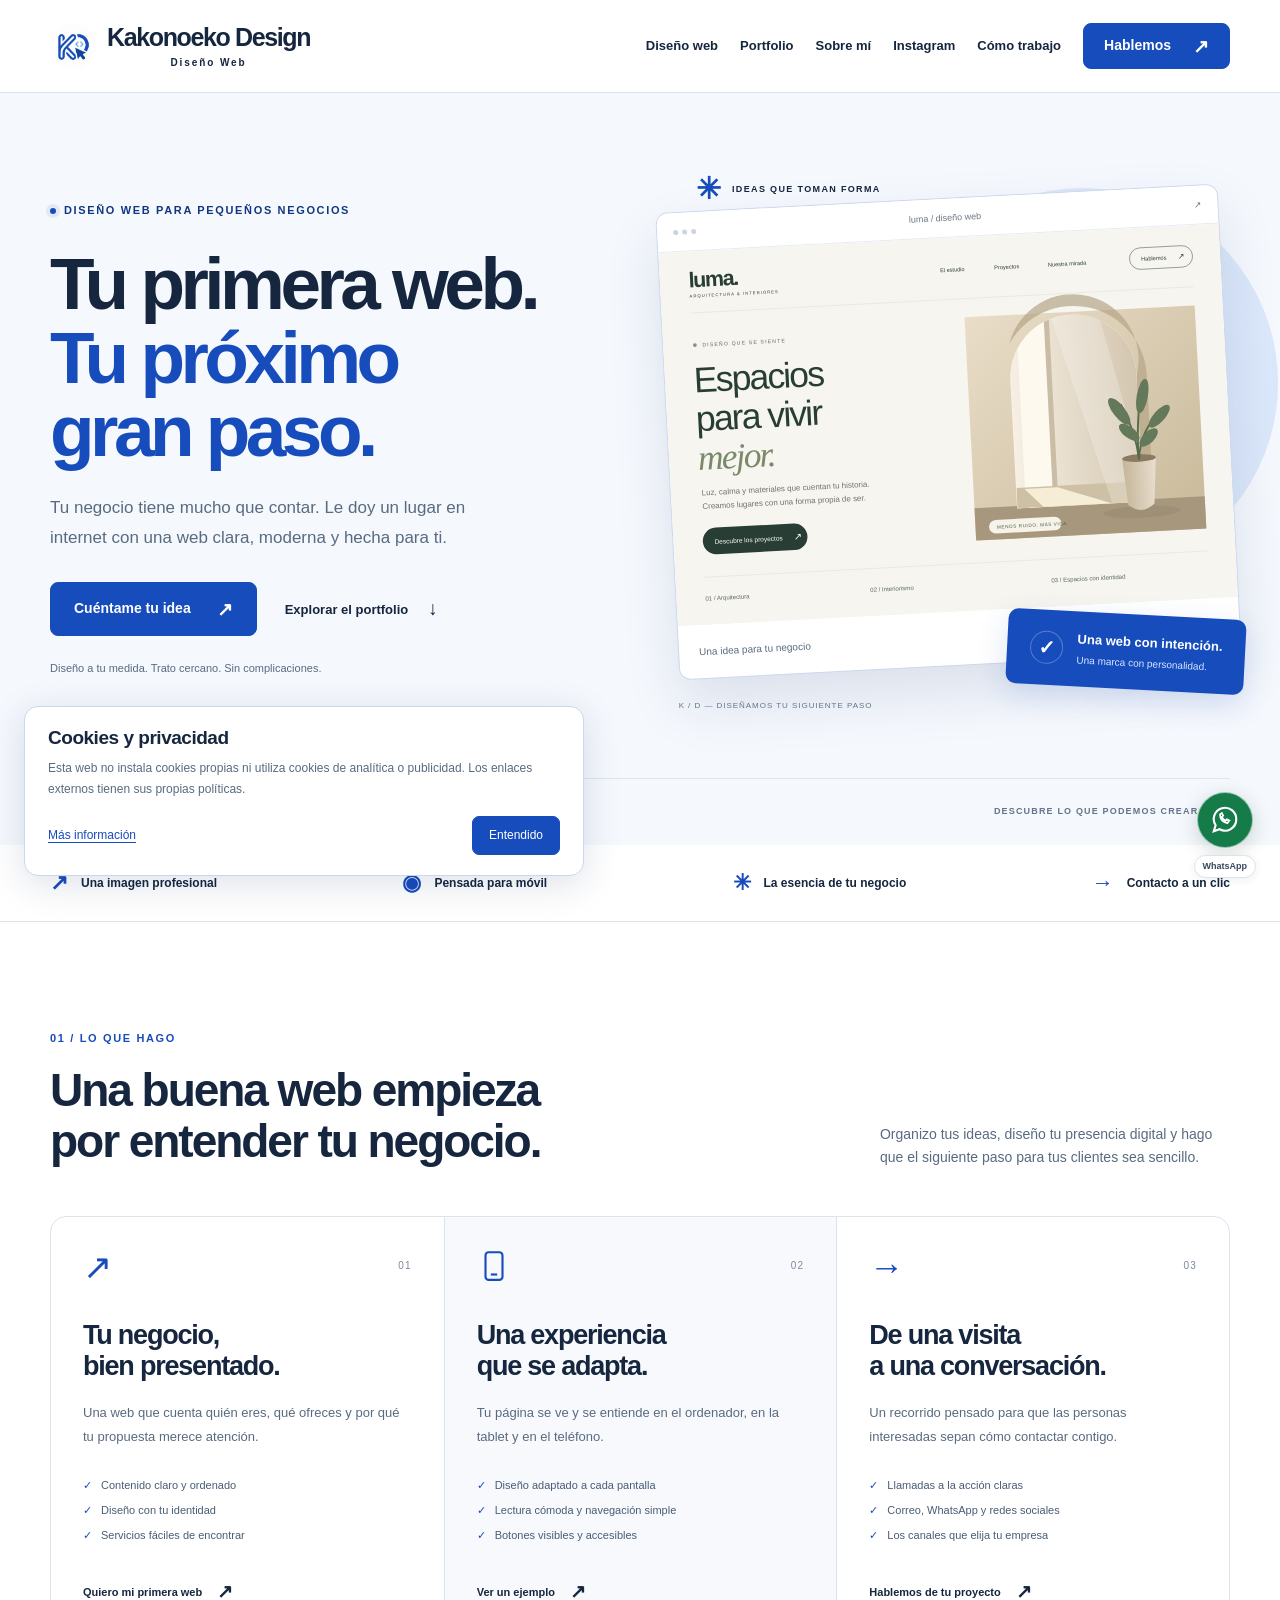
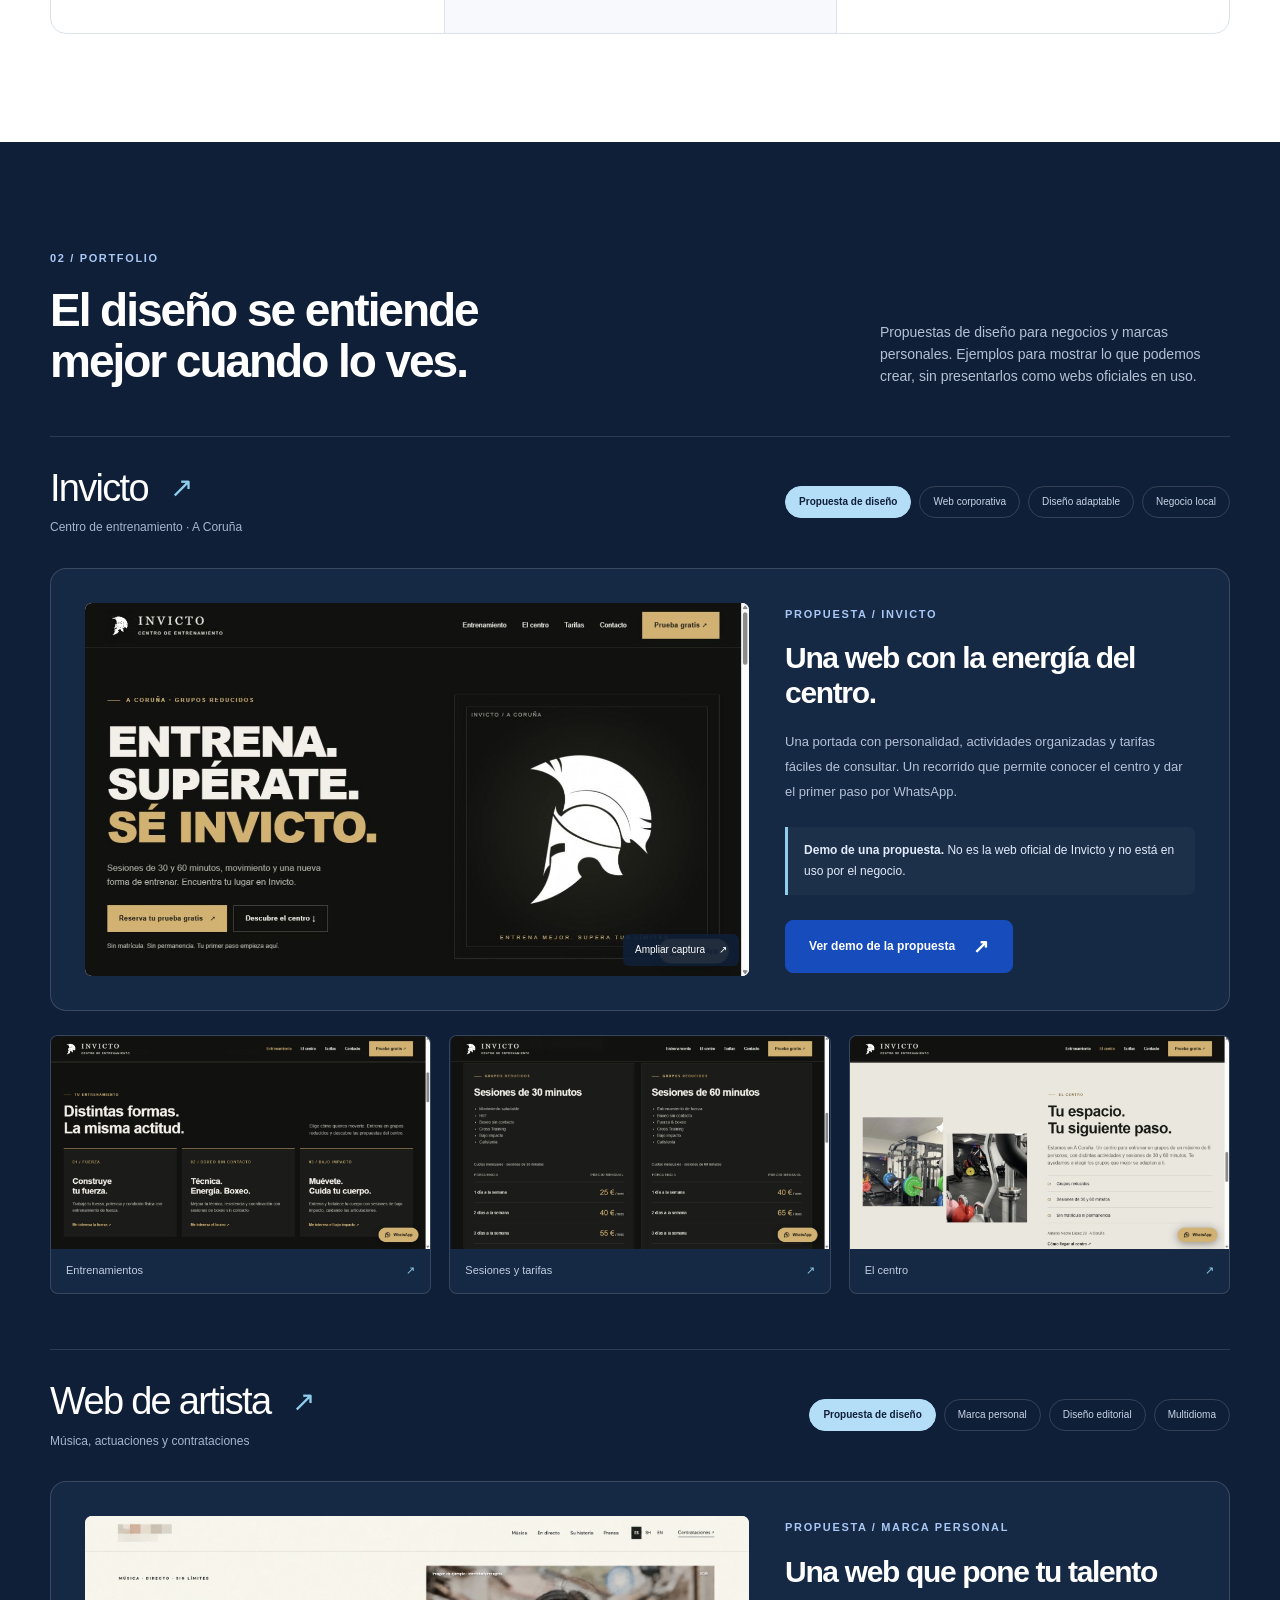
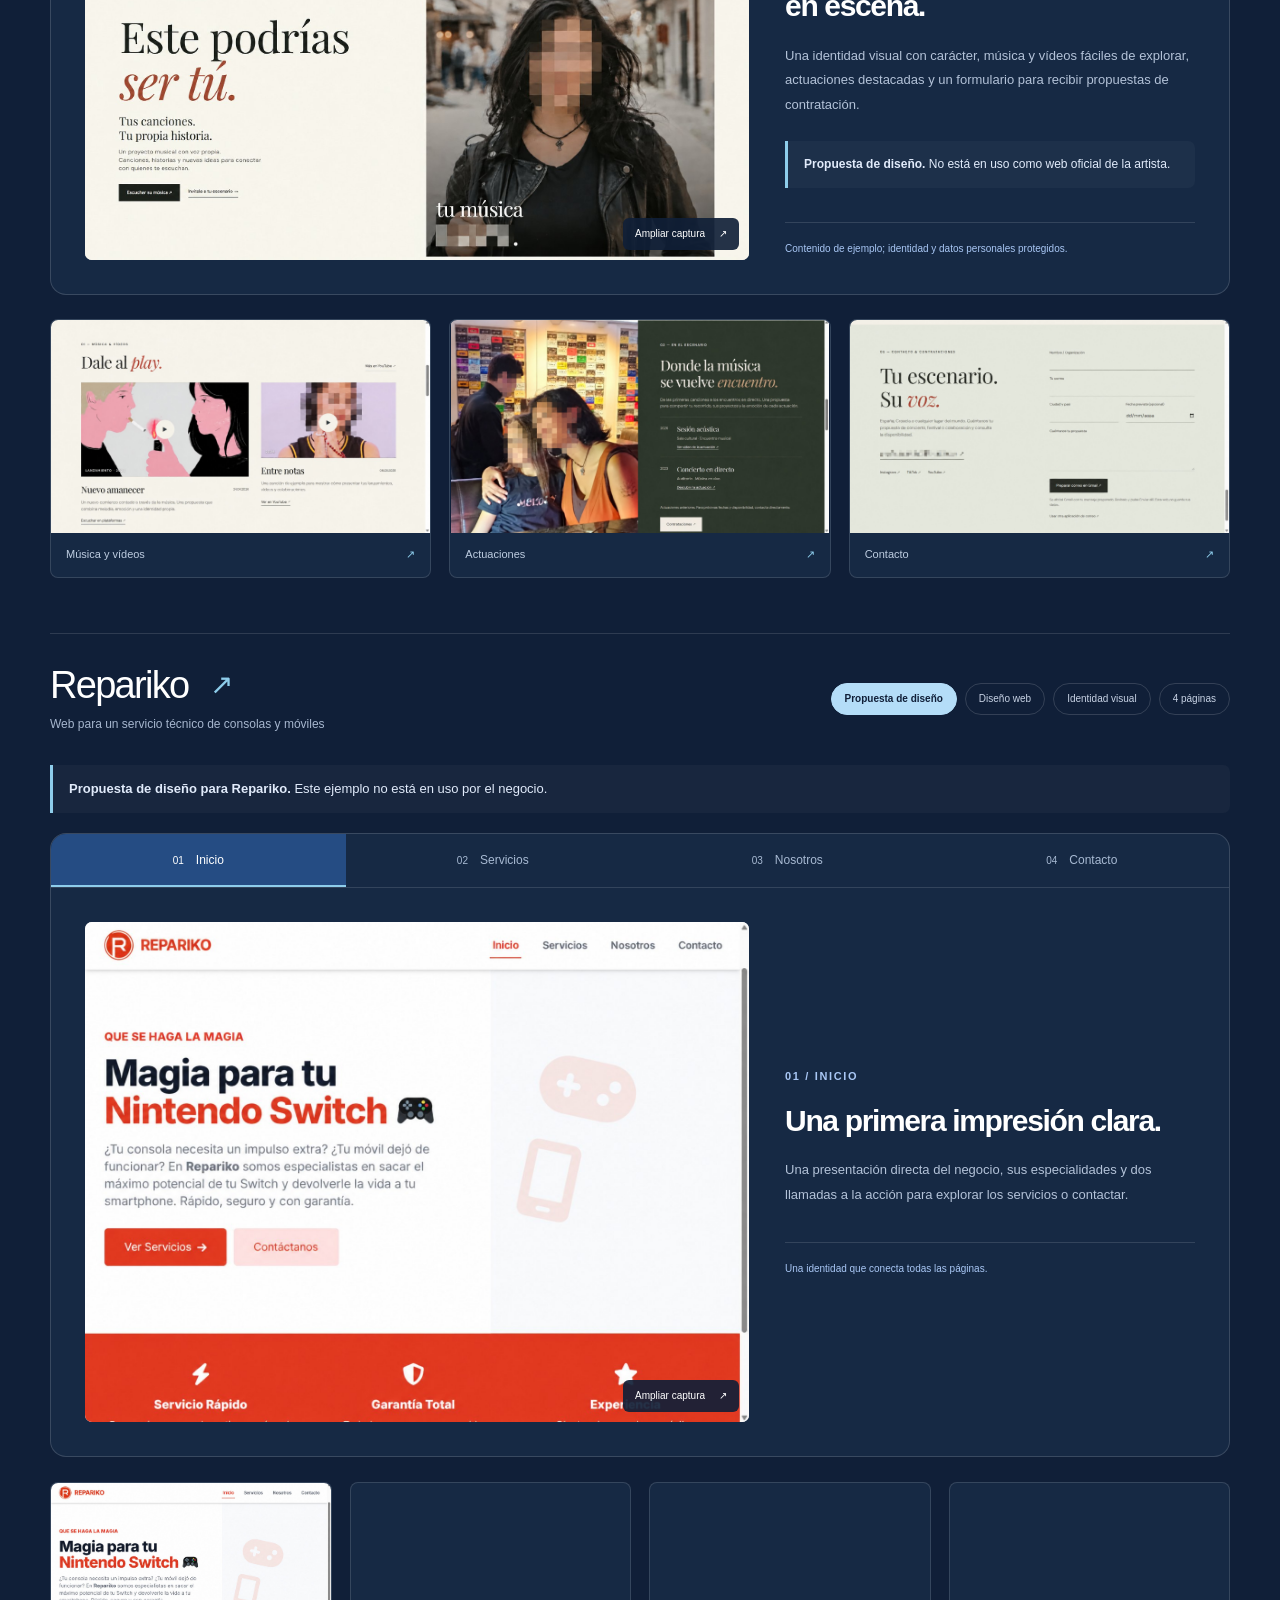
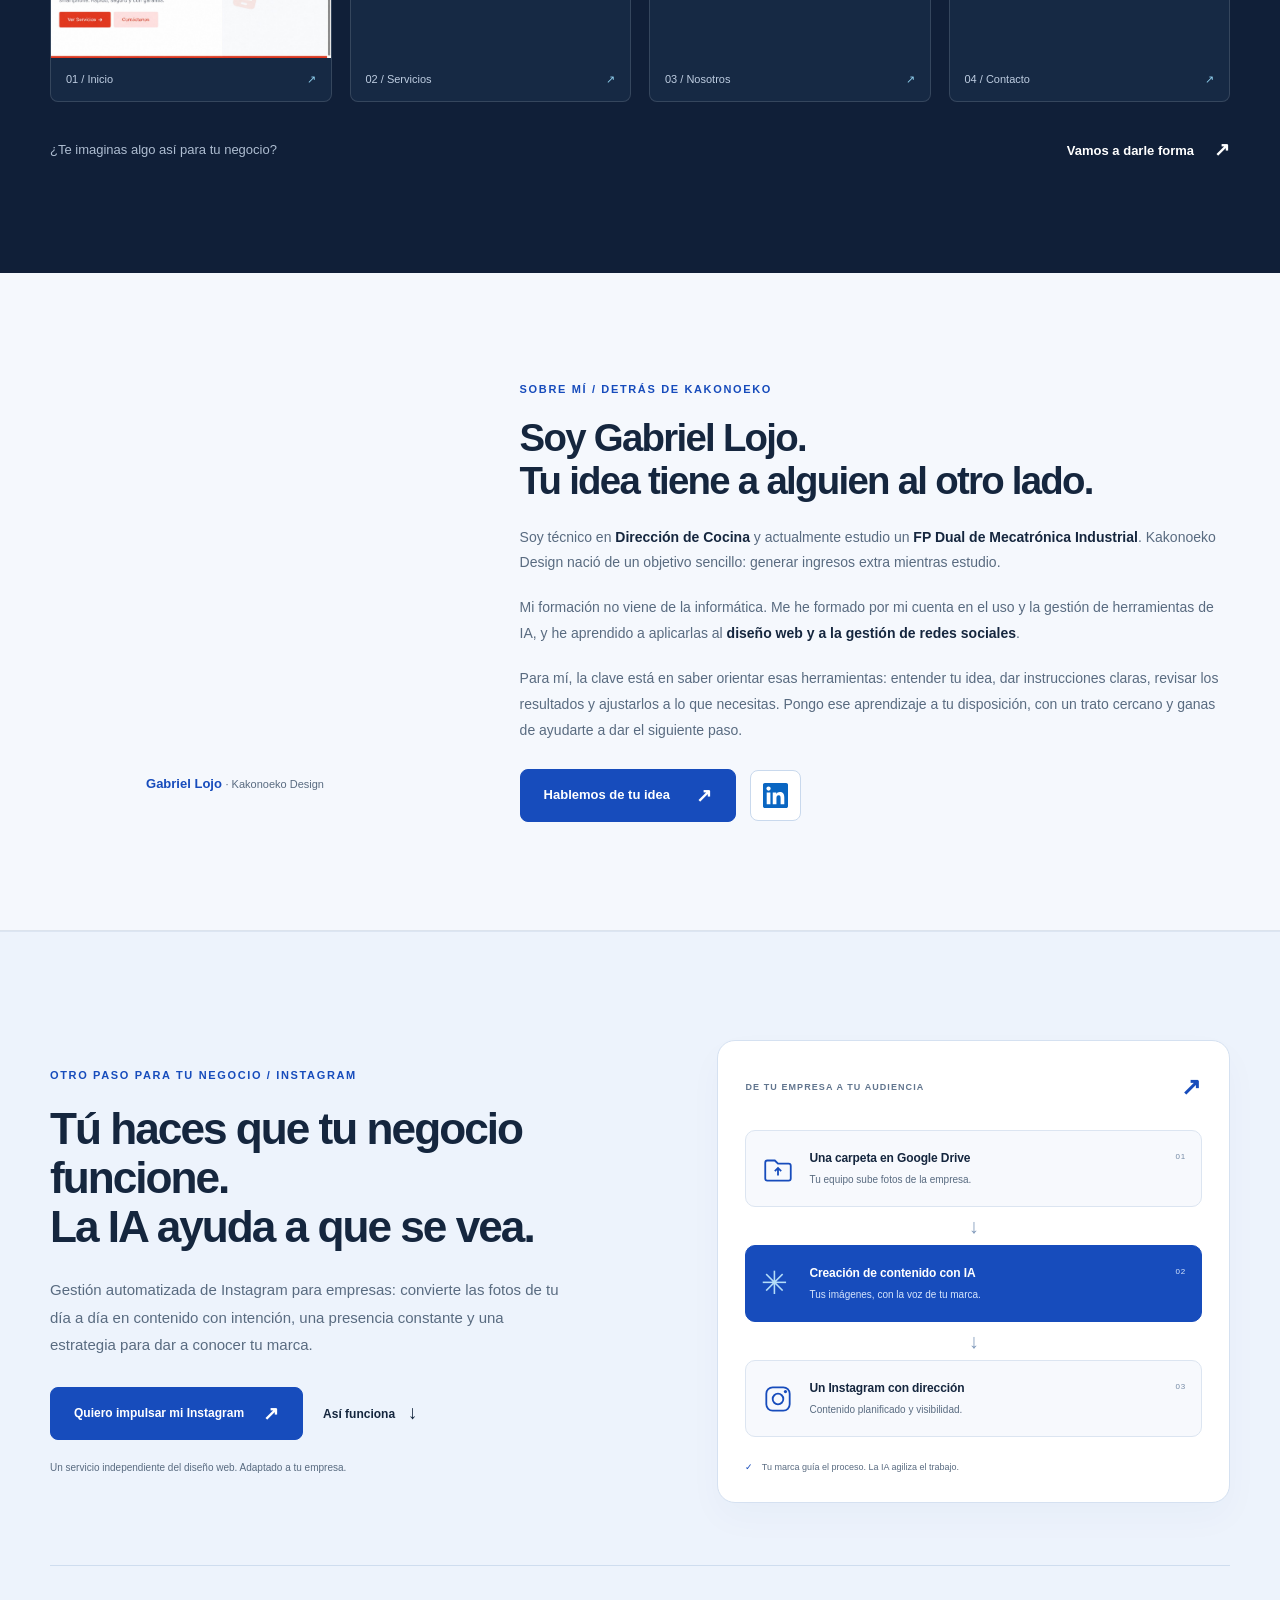
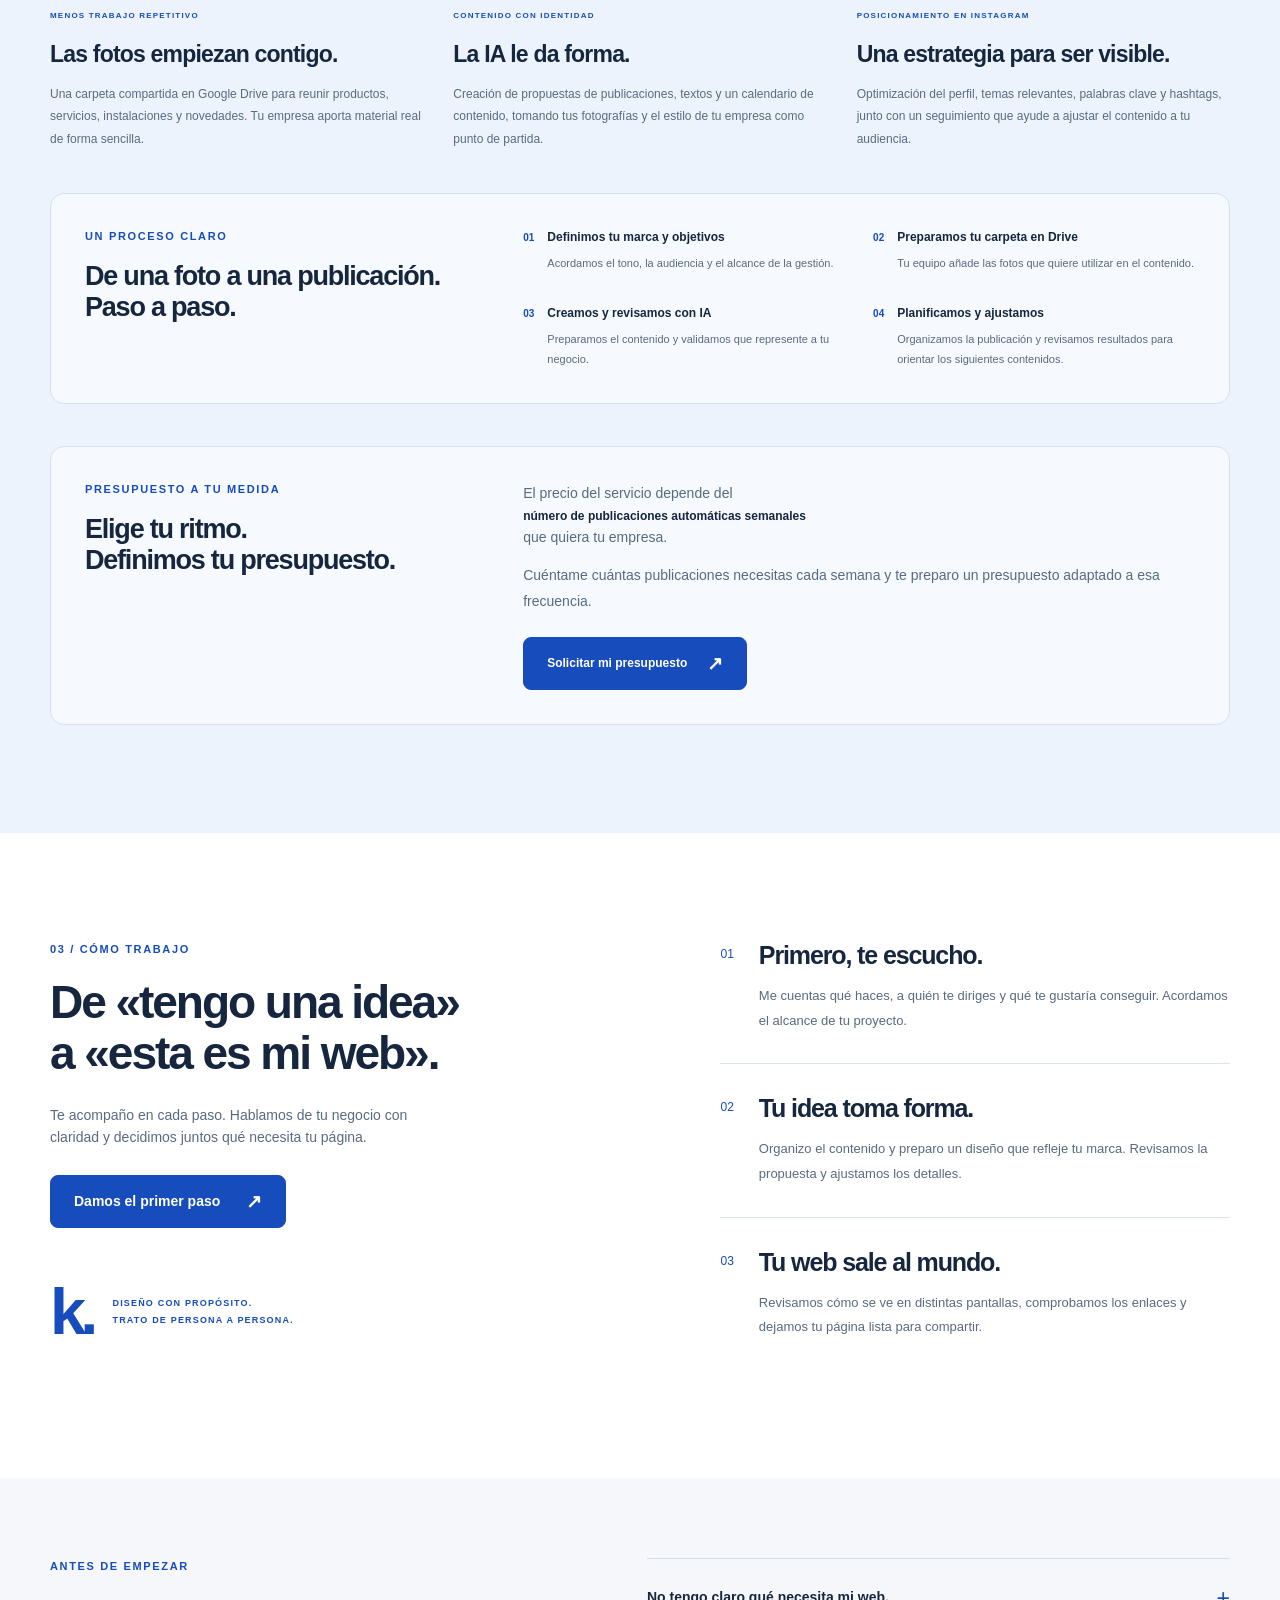
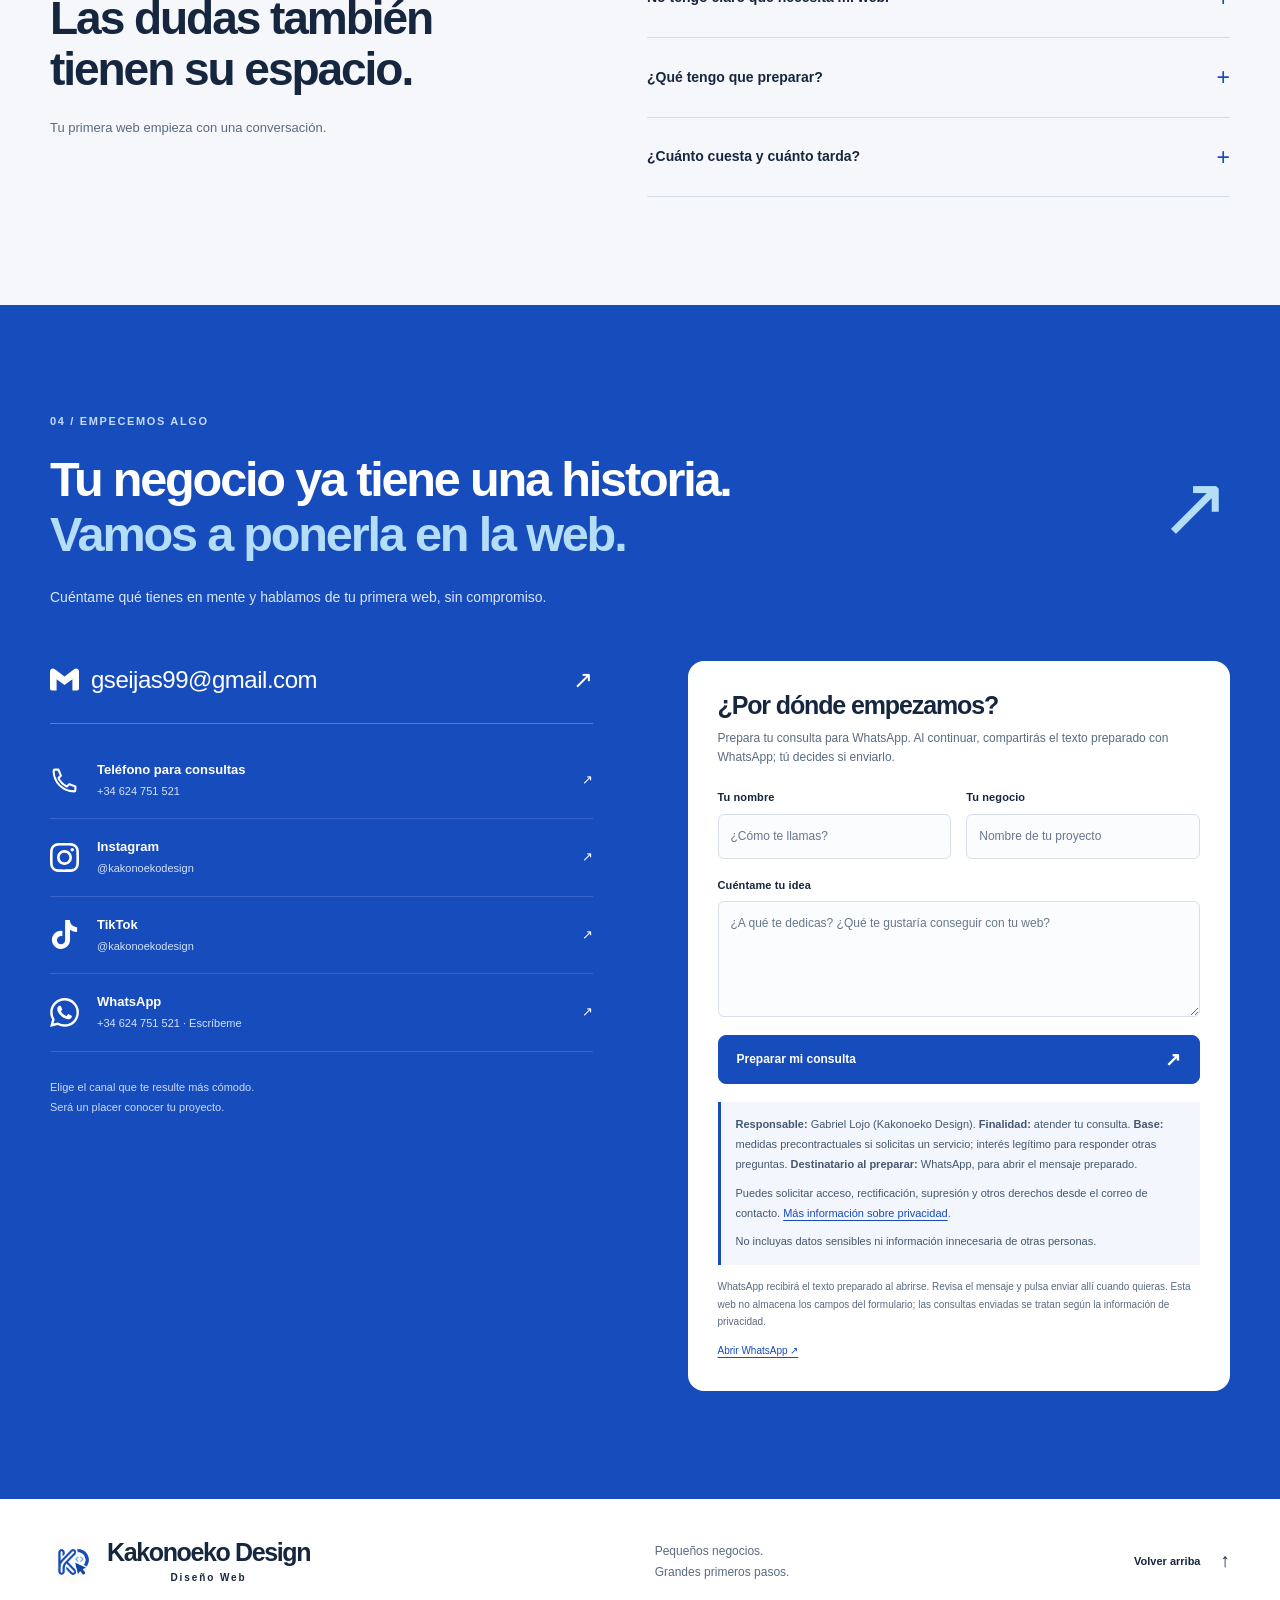
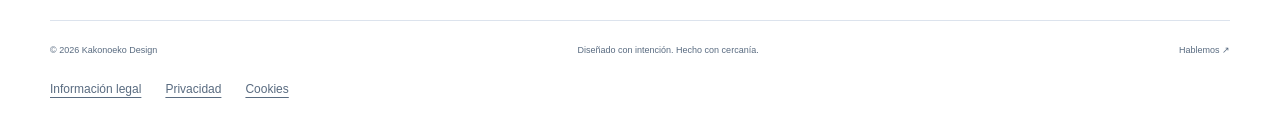
==== commit 8b71c598: "Prepare contact enquiries in WhatsApp and move privacy notice below button" ====
--- a/index.html
+++ b/index.html
@@ -24,10 +24,10 @@
   <meta name="twitter:image:alt" content="Logo de Kakonoeko Design">
   <link rel="canonical" href="https://kakonoeko.github.io/kakonoeko-design/">
   <link rel="icon" type="image/png" href="assets/logo.png">
-  <link rel="stylesheet" href="styles.css?v=20261012-privacidad">
+  <link rel="stylesheet" href="styles.css?v=20261013-whatsapp">
   <script src="config.js?v=20261012-telefono" defer></script>
-  <script src="legal.js?v=20261012-privacidad" defer></script>
-  <script src="script.js?v=20261012-privacidad" defer></script>
+  <script src="legal.js?v=20261013-whatsapp" defer></script>
+  <script src="script.js?v=20261013-whatsapp" defer></script>
   <title>Kakonoeko Design · Tu primera web, bien hecha</title>
 </head>
 <body>
@@ -83,7 +83,7 @@
     </section>
     <section class="section process" id="proceso"><div class="wrap process-grid"><div class="process-intro"><p class="eyebrow">03 / CÓMO TRABAJO</p><h2>De «tengo una idea»<br> a «esta es mi web».</h2><p>Te acompaño en cada paso. Hablamos de tu negocio con claridad y decidimos juntos qué necesita tu página.</p><a href="#contacto" class="button">Damos el primer paso <span aria-hidden="true">↗</span></a><div class="process-brand" aria-hidden="true"><span>k.</span><p>DISEÑO CON PROPÓSITO.<br> TRATO DE PERSONA A PERSONA.</p></div></div><ol class="steps"><li><span class="step-number">01</span><div><h3>Primero, te escucho.</h3><p>Me cuentas qué haces, a quién te diriges y qué te gustaría conseguir. Acordamos el alcance de tu proyecto.</p></div></li><li><span class="step-number">02</span><div><h3>Tu idea toma forma.</h3><p>Organizo el contenido y preparo un diseño que refleje tu marca. Revisamos la propuesta y ajustamos los detalles.</p></div></li><li><span class="step-number">03</span><div><h3>Tu web sale al mundo.</h3><p>Revisamos cómo se ve en distintas pantallas, comprobamos los enlaces y dejamos tu página lista para compartir.</p></div></li></ol></div></section>
     <section class="section faq"><div class="wrap faq-grid"><div><p class="eyebrow">ANTES DE EMPEZAR</p><h2>Las dudas también<br> tienen su espacio.</h2><p>Tu primera web empieza con una conversación.</p></div><div class="faq-list"><details><summary>No tengo claro qué necesita mi web.<span aria-hidden="true">+</span></summary><p>Podemos empezar por lo básico: tu negocio, tus servicios y cómo quieres que te contacten. A partir de ahí definimos una estructura que tenga sentido para ti.</p></details><details><summary>¿Qué tengo que preparar?<span aria-hidden="true">+</span></summary><p>Tu logo, si lo tienes, una descripción de lo que haces, tus servicios y los datos que quieras mostrar. Las fotografías y referencias de estilo también ayudan.</p></details><details><summary>¿Cuánto cuesta y cuánto tarda?<span aria-hidden="true">+</span></summary><p>Depende del número de páginas, el contenido y las funciones que necesites. Cuéntame tu idea y podremos concretar el alcance, el presupuesto y los plazos.</p></details></div></div></section>
-    <section class="section contact" id="contacto"><div class="wrap"><p class="eyebrow">04 / EMPECEMOS ALGO</p><div class="contact-heading"><h2>Tu negocio ya tiene una historia.<br> <span>Vamos a ponerla en la web.</span></h2><span class="contact-arrow" aria-hidden="true">↗</span></div><p class="contact-lead">Cuéntame qué tienes en mente y hablamos de tu primera web, sin compromiso.</p><div class="contact-layout"><div><a class="email-link" data-email-link data-gmail-link href="https://mail.google.com/mail/?view=cm&amp;fs=1&amp;to=gseijas99%40gmail.com" target="_blank" rel="noopener noreferrer"><svg class="social-icon" viewBox="0 0 24 24" fill="currentColor" aria-hidden="true"><path d="M24 5.457v13.909c0 .904-.732 1.636-1.636 1.636h-3.819V11.73L12 16.64l-6.545-4.91v9.273H1.636A1.636 1.636 0 0 1 0 19.366V5.457c0-2.023 2.309-3.178 3.927-1.964L5.455 4.64 12 9.548l6.545-4.91 1.528-1.145C21.69 2.28 24 3.434 24 5.457z"/></svg><span data-email-address>gseijas99@gmail.com</span><span aria-hidden="true">↗</span></a><div class="social-list"><a data-phone-link href="tel:+34624751521"><svg class="social-icon" viewBox="0 0 24 24" fill="none" aria-hidden="true"><path d="M7 3H4a1 1 0 0 0-1 1c0 9.4 7.6 17 17 17a1 1 0 0 0 1-1v-3l-5-2-2 2a15 15 0 0 1-7-7l2-2-2-5Z" stroke="currentColor" stroke-width="1.7" stroke-linejoin="round"/></svg><span>Teléfono para consultas<small data-phone-display>+34 624 751 521</small></span><span aria-hidden="true">↗</span></a><a data-instagram-link href="https://www.instagram.com/kakonoekodesign/" target="_blank" rel="noopener noreferrer"><svg class="social-icon" viewBox="0 0 24 24" fill="currentColor" aria-hidden="true"><path d="M7.0301.084c-1.2768.0602-2.1487.264-2.911.5634-.7888.3075-1.4575.72-2.1228 1.3877-.6652.6677-1.075 1.3368-1.3802 2.127-.2954.7638-.4956 1.6365-.552 2.914-.0564 1.2775-.0689 1.6882-.0626 4.947.0062 3.2586.0206 3.6671.0825 4.9473.061 1.2765.264 2.1482.5635 2.9107.308.7889.72 1.4573 1.388 2.1228.6679.6655 1.3365 1.0743 2.1285 1.38.7632.295 1.6361.4961 2.9134.552 1.2773.056 1.6884.069 4.9462.0627 3.2578-.0062 3.668-.0207 4.9478-.0814 1.28-.0607 2.147-.2652 2.9098-.5633.7889-.3086 1.4578-.72 2.1228-1.3881.665-.6682 1.0745-1.3378 1.3795-2.1284.2957-.7632.4966-1.636.552-2.9124.056-1.2809.0692-1.6898.063-4.948-.0063-3.2583-.021-3.6668-.0817-4.9465-.0607-1.2797-.264-2.1487-.5633-2.9117-.3084-.7889-.72-1.4568-1.3876-2.1228C21.2982 1.33 20.628.9208 19.8378.6165 19.074.321 18.2017.1197 16.9244.0645 15.6471.0093 15.236-.005 11.977.0014 8.718.0076 8.31.0215 7.0301.0839m.1402 21.6932c-1.17-.0509-1.8053-.2453-2.2287-.408-.5606-.216-.96-.4771-1.3819-.895-.422-.4178-.6811-.8186-.9-1.378-.1644-.4234-.3624-1.058-.4171-2.228-.0595-1.2645-.072-1.6442-.079-4.848-.007-3.2037.0053-3.583.0607-4.848.05-1.169.2456-1.805.408-2.2282.216-.5613.4762-.96.895-1.3816.4188-.4217.8184-.6814 1.3783-.9003.423-.1651 1.0575-.3614 2.227-.4171 1.2655-.06 1.6447-.072 4.848-.079 3.2033-.007 3.5835.005 4.8495.0608 1.169.0508 1.8053.2445 2.228.408.5608.216.96.4754 1.3816.895.4217.4194.6816.8176.9005 1.3787.1653.4217.3617 1.056.4169 2.2263.0602 1.2655.0739 1.645.0796 4.848.0058 3.203-.0055 3.5834-.061 4.848-.051 1.17-.245 1.8055-.408 2.2294-.216.5604-.4763.96-.8954 1.3814-.419.4215-.8181.6811-1.3783.9-.4224.1649-1.0577.3617-2.2262.4174-1.2656.0595-1.6448.072-4.8493.079-3.2045.007-3.5825-.006-4.848-.0608M16.953 5.5864A1.44 1.44 0 1 0 18.39 4.144a1.44 1.44 0 0 0-1.437 1.4424M5.8385 12.012c.0067 3.4032 2.7706 6.1557 6.173 6.1493 3.4026-.0065 6.157-2.7701 6.1506-6.1733-.0065-3.4032-2.771-6.1565-6.174-6.1498-3.403.0067-6.156 2.771-6.1496 6.1738M8 12.0077a4 4 0 1 1 4.008 3.9921A3.9996 3.9996 0 0 1 8 12.0077"/></svg><span>Instagram<small>@kakonoekodesign</small></span><span aria-hidden="true">↗</span></a><a data-tiktok-link href="https://www.tiktok.com/@kakonoekodesign" target="_blank" rel="noopener noreferrer"><svg class="social-icon" viewBox="0 0 24 24" fill="currentColor" aria-hidden="true"><path d="M12.525.02c1.31-.02 2.61-.01 3.91-.02.08 1.53.63 3.09 1.75 4.17 1.12 1.11 2.7 1.62 4.24 1.79v4.03c-1.44-.05-2.89-.35-4.2-.97-.57-.26-1.1-.59-1.62-.93-.01 2.92.01 5.84-.02 8.75-.08 1.4-.54 2.79-1.35 3.94-1.31 1.92-3.58 3.17-5.91 3.21-1.43.08-2.86-.31-4.08-1.03-2.02-1.19-3.44-3.37-3.65-5.71-.02-.5-.03-1-.01-1.49.18-1.9 1.12-3.72 2.58-4.96 1.66-1.44 3.98-2.13 6.15-1.72.02 1.48-.04 2.96-.04 4.44-.99-.32-2.15-.23-3.02.37-.63.41-1.11 1.04-1.36 1.75-.21.51-.15 1.07-.14 1.61.24 1.64 1.82 3.02 3.5 2.87 1.12-.01 2.19-.66 2.77-1.61.19-.33.4-.67.41-1.06.1-1.79.06-3.57.07-5.36.01-4.03-.01-8.05.02-12.07z"/></svg><span>TikTok<small>@kakonoekodesign</small></span><span aria-hidden="true">↗</span></a><a class="whatsapp-link" id="whatsapp-info" data-whatsapp-link href="https://wa.me/34624751521?text=Hola%2C+me+gustar%C3%ADa+hacer+una+consulta+sobre+dise%C3%B1o+web+o+gesti%C3%B3n+de+Instagram." target="_blank" rel="noopener noreferrer"><svg class="social-icon" viewBox="0 0 24 24" fill="currentColor" aria-hidden="true"><path d="M17.472 14.382c-.297-.149-1.758-.867-2.03-.967-.273-.099-.471-.148-.67.15-.197.297-.767.966-.94 1.164-.173.199-.347.223-.644.075-.297-.15-1.255-.463-2.39-1.475-.883-.788-1.48-1.761-1.653-2.059-.173-.297-.018-.458.13-.606.134-.133.298-.347.446-.52.149-.174.198-.298.298-.497.099-.198.05-.371-.025-.52-.075-.149-.669-1.612-.916-2.207-.242-.579-.487-.5-.669-.51-.173-.008-.371-.01-.57-.01-.198 0-.52.074-.792.372-.272.297-1.04 1.016-1.04 2.479 0 1.462 1.065 2.875 1.213 3.074.149.198 2.096 3.2 5.077 4.487.709.306 1.262.489 1.694.625.712.227 1.36.195 1.871.118.571-.085 1.758-.719 2.006-1.413.248-.694.248-1.289.173-1.413-.074-.124-.272-.198-.57-.347m-5.421 7.403h-.004a9.87 9.87 0 01-5.031-1.378l-.361-.214-3.741.982.998-3.648-.235-.374a9.86 9.86 0 01-1.51-5.26c.001-5.45 4.436-9.884 9.888-9.884 2.64 0 5.122 1.03 6.988 2.898a9.825 9.825 0 012.893 6.994c-.003 5.45-4.437 9.884-9.885 9.884m8.413-18.297A11.815 11.815 0 0012.05 0C5.495 0 .16 5.335.157 11.892c0 2.096.547 4.142 1.588 5.945L.057 24l6.305-1.654a11.882 11.882 0 005.683 1.448h.005c6.554 0 11.89-5.335 11.893-11.893a11.821 11.821 0 00-3.48-8.413Z"/></svg><span>WhatsApp<small data-whatsapp-status>+34 624 751 521 · Escríbeme</small></span><span data-whatsapp-badge aria-hidden="true">↗</span></a></div><p class="contact-caption">Elige el canal que te resulte más cómodo.<br> Será un placer conocer tu proyecto.</p></div><form id="brief-form" method="post" action="#" aria-describedby="brief-privacy"><h3>¿Por dónde empezamos?</h3><p class="form-intro">Prepara tu consulta y envíamela desde Gmail.</p><div class="form-privacy" id="brief-privacy"><p><strong>Responsable:</strong> Gabriel Lojo (Kakonoeko Design). <strong>Finalidad:</strong> atender tu consulta. <strong>Base:</strong> medidas precontractuales si solicitas un servicio; interés legítimo para responder otras preguntas. <strong>Destinatario al preparar:</strong> Google, para abrir el borrador en Gmail.</p><p>Puedes solicitar acceso, rectificación, supresión y otros derechos desde el correo de contacto. <a href="privacidad.html">Más información sobre privacidad</a>.</p><p>No incluyas datos sensibles ni información innecesaria de otras personas.</p></div><div class="field-row"><label>Tu nombre<input name="name" required maxlength="100" autocomplete="name" placeholder="¿Cómo te llamas?"></label><label>Tu negocio<input name="business" maxlength="150" autocomplete="organization" placeholder="Nombre de tu proyecto"></label></div><label>Cuéntame tu idea<textarea name="message" required maxlength="2500" rows="4" placeholder="¿A qué te dedicas? ¿Qué te gustaría conseguir con tu web?"></textarea></label><button class="button" type="submit">Preparar mi consulta <span aria-hidden="true">↗</span></button><p class="form-note">Al preparar la consulta, Gmail recibirá el texto del borrador. Tú decides cuándo enviarlo. Esta página no almacena los campos del formulario; los correos enviados se tratan según la información de privacidad.</p><p id="form-status" role="status"></p><a class="gmail-fallback" href="https://mail.google.com/mail/?view=cm&amp;fs=1&amp;to=gseijas99%40gmail.com" target="_blank" rel="noopener noreferrer">Abrir Gmail ↗</a></form></div></div></section>
+    <section class="section contact" id="contacto"><div class="wrap"><p class="eyebrow">04 / EMPECEMOS ALGO</p><div class="contact-heading"><h2>Tu negocio ya tiene una historia.<br> <span>Vamos a ponerla en la web.</span></h2><span class="contact-arrow" aria-hidden="true">↗</span></div><p class="contact-lead">Cuéntame qué tienes en mente y hablamos de tu primera web, sin compromiso.</p><div class="contact-layout"><div><a class="email-link" data-email-link data-gmail-link href="https://mail.google.com/mail/?view=cm&amp;fs=1&amp;to=gseijas99%40gmail.com" target="_blank" rel="noopener noreferrer"><svg class="social-icon" viewBox="0 0 24 24" fill="currentColor" aria-hidden="true"><path d="M24 5.457v13.909c0 .904-.732 1.636-1.636 1.636h-3.819V11.73L12 16.64l-6.545-4.91v9.273H1.636A1.636 1.636 0 0 1 0 19.366V5.457c0-2.023 2.309-3.178 3.927-1.964L5.455 4.64 12 9.548l6.545-4.91 1.528-1.145C21.69 2.28 24 3.434 24 5.457z"/></svg><span data-email-address>gseijas99@gmail.com</span><span aria-hidden="true">↗</span></a><div class="social-list"><a data-phone-link href="tel:+34624751521"><svg class="social-icon" viewBox="0 0 24 24" fill="none" aria-hidden="true"><path d="M7 3H4a1 1 0 0 0-1 1c0 9.4 7.6 17 17 17a1 1 0 0 0 1-1v-3l-5-2-2 2a15 15 0 0 1-7-7l2-2-2-5Z" stroke="currentColor" stroke-width="1.7" stroke-linejoin="round"/></svg><span>Teléfono para consultas<small data-phone-display>+34 624 751 521</small></span><span aria-hidden="true">↗</span></a><a data-instagram-link href="https://www.instagram.com/kakonoekodesign/" target="_blank" rel="noopener noreferrer"><svg class="social-icon" viewBox="0 0 24 24" fill="currentColor" aria-hidden="true"><path d="M7.0301.084c-1.2768.0602-2.1487.264-2.911.5634-.7888.3075-1.4575.72-2.1228 1.3877-.6652.6677-1.075 1.3368-1.3802 2.127-.2954.7638-.4956 1.6365-.552 2.914-.0564 1.2775-.0689 1.6882-.0626 4.947.0062 3.2586.0206 3.6671.0825 4.9473.061 1.2765.264 2.1482.5635 2.9107.308.7889.72 1.4573 1.388 2.1228.6679.6655 1.3365 1.0743 2.1285 1.38.7632.295 1.6361.4961 2.9134.552 1.2773.056 1.6884.069 4.9462.0627 3.2578-.0062 3.668-.0207 4.9478-.0814 1.28-.0607 2.147-.2652 2.9098-.5633.7889-.3086 1.4578-.72 2.1228-1.3881.665-.6682 1.0745-1.3378 1.3795-2.1284.2957-.7632.4966-1.636.552-2.9124.056-1.2809.0692-1.6898.063-4.948-.0063-3.2583-.021-3.6668-.0817-4.9465-.0607-1.2797-.264-2.1487-.5633-2.9117-.3084-.7889-.72-1.4568-1.3876-2.1228C21.2982 1.33 20.628.9208 19.8378.6165 19.074.321 18.2017.1197 16.9244.0645 15.6471.0093 15.236-.005 11.977.0014 8.718.0076 8.31.0215 7.0301.0839m.1402 21.6932c-1.17-.0509-1.8053-.2453-2.2287-.408-.5606-.216-.96-.4771-1.3819-.895-.422-.4178-.6811-.8186-.9-1.378-.1644-.4234-.3624-1.058-.4171-2.228-.0595-1.2645-.072-1.6442-.079-4.848-.007-3.2037.0053-3.583.0607-4.848.05-1.169.2456-1.805.408-2.2282.216-.5613.4762-.96.895-1.3816.4188-.4217.8184-.6814 1.3783-.9003.423-.1651 1.0575-.3614 2.227-.4171 1.2655-.06 1.6447-.072 4.848-.079 3.2033-.007 3.5835.005 4.8495.0608 1.169.0508 1.8053.2445 2.228.408.5608.216.96.4754 1.3816.895.4217.4194.6816.8176.9005 1.3787.1653.4217.3617 1.056.4169 2.2263.0602 1.2655.0739 1.645.0796 4.848.0058 3.203-.0055 3.5834-.061 4.848-.051 1.17-.245 1.8055-.408 2.2294-.216.5604-.4763.96-.8954 1.3814-.419.4215-.8181.6811-1.3783.9-.4224.1649-1.0577.3617-2.2262.4174-1.2656.0595-1.6448.072-4.8493.079-3.2045.007-3.5825-.006-4.848-.0608M16.953 5.5864A1.44 1.44 0 1 0 18.39 4.144a1.44 1.44 0 0 0-1.437 1.4424M5.8385 12.012c.0067 3.4032 2.7706 6.1557 6.173 6.1493 3.4026-.0065 6.157-2.7701 6.1506-6.1733-.0065-3.4032-2.771-6.1565-6.174-6.1498-3.403.0067-6.156 2.771-6.1496 6.1738M8 12.0077a4 4 0 1 1 4.008 3.9921A3.9996 3.9996 0 0 1 8 12.0077"/></svg><span>Instagram<small>@kakonoekodesign</small></span><span aria-hidden="true">↗</span></a><a data-tiktok-link href="https://www.tiktok.com/@kakonoekodesign" target="_blank" rel="noopener noreferrer"><svg class="social-icon" viewBox="0 0 24 24" fill="currentColor" aria-hidden="true"><path d="M12.525.02c1.31-.02 2.61-.01 3.91-.02.08 1.53.63 3.09 1.75 4.17 1.12 1.11 2.7 1.62 4.24 1.79v4.03c-1.44-.05-2.89-.35-4.2-.97-.57-.26-1.1-.59-1.62-.93-.01 2.92.01 5.84-.02 8.75-.08 1.4-.54 2.79-1.35 3.94-1.31 1.92-3.58 3.17-5.91 3.21-1.43.08-2.86-.31-4.08-1.03-2.02-1.19-3.44-3.37-3.65-5.71-.02-.5-.03-1-.01-1.49.18-1.9 1.12-3.72 2.58-4.96 1.66-1.44 3.98-2.13 6.15-1.72.02 1.48-.04 2.96-.04 4.44-.99-.32-2.15-.23-3.02.37-.63.41-1.11 1.04-1.36 1.75-.21.51-.15 1.07-.14 1.61.24 1.64 1.82 3.02 3.5 2.87 1.12-.01 2.19-.66 2.77-1.61.19-.33.4-.67.41-1.06.1-1.79.06-3.57.07-5.36.01-4.03-.01-8.05.02-12.07z"/></svg><span>TikTok<small>@kakonoekodesign</small></span><span aria-hidden="true">↗</span></a><a class="whatsapp-link" id="whatsapp-info" data-whatsapp-link href="https://wa.me/34624751521?text=Hola%2C+me+gustar%C3%ADa+hacer+una+consulta+sobre+dise%C3%B1o+web+o+gesti%C3%B3n+de+Instagram." target="_blank" rel="noopener noreferrer"><svg class="social-icon" viewBox="0 0 24 24" fill="currentColor" aria-hidden="true"><path d="M17.472 14.382c-.297-.149-1.758-.867-2.03-.967-.273-.099-.471-.148-.67.15-.197.297-.767.966-.94 1.164-.173.199-.347.223-.644.075-.297-.15-1.255-.463-2.39-1.475-.883-.788-1.48-1.761-1.653-2.059-.173-.297-.018-.458.13-.606.134-.133.298-.347.446-.52.149-.174.198-.298.298-.497.099-.198.05-.371-.025-.52-.075-.149-.669-1.612-.916-2.207-.242-.579-.487-.5-.669-.51-.173-.008-.371-.01-.57-.01-.198 0-.52.074-.792.372-.272.297-1.04 1.016-1.04 2.479 0 1.462 1.065 2.875 1.213 3.074.149.198 2.096 3.2 5.077 4.487.709.306 1.262.489 1.694.625.712.227 1.36.195 1.871.118.571-.085 1.758-.719 2.006-1.413.248-.694.248-1.289.173-1.413-.074-.124-.272-.198-.57-.347m-5.421 7.403h-.004a9.87 9.87 0 01-5.031-1.378l-.361-.214-3.741.982.998-3.648-.235-.374a9.86 9.86 0 01-1.51-5.26c.001-5.45 4.436-9.884 9.888-9.884 2.64 0 5.122 1.03 6.988 2.898a9.825 9.825 0 012.893 6.994c-.003 5.45-4.437 9.884-9.885 9.884m8.413-18.297A11.815 11.815 0 0012.05 0C5.495 0 .16 5.335.157 11.892c0 2.096.547 4.142 1.588 5.945L.057 24l6.305-1.654a11.882 11.882 0 005.683 1.448h.005c6.554 0 11.89-5.335 11.893-11.893a11.821 11.821 0 00-3.48-8.413Z"/></svg><span>WhatsApp<small data-whatsapp-status>+34 624 751 521 · Escríbeme</small></span><span data-whatsapp-badge aria-hidden="true">↗</span></a></div><p class="contact-caption">Elige el canal que te resulte más cómodo.<br> Será un placer conocer tu proyecto.</p></div><form id="brief-form" method="post" action="#" aria-describedby="brief-privacy"><h3>¿Por dónde empezamos?</h3><p class="form-intro">Prepara tu consulta para WhatsApp. Al continuar, compartirás el texto preparado con WhatsApp; tú decides si enviarlo.</p><div class="field-row"><label>Tu nombre<input name="name" required maxlength="100" autocomplete="name" placeholder="¿Cómo te llamas?"></label><label>Tu negocio<input name="business" maxlength="150" autocomplete="organization" placeholder="Nombre de tu proyecto"></label></div><label>Cuéntame tu idea<textarea name="message" required maxlength="2500" rows="4" placeholder="¿A qué te dedicas? ¿Qué te gustaría conseguir con tu web?"></textarea></label><button class="button" type="submit">Preparar mi consulta <span aria-hidden="true">↗</span></button><div class="form-privacy" id="brief-privacy"><p><strong>Responsable:</strong> Gabriel Lojo (Kakonoeko Design). <strong>Finalidad:</strong> atender tu consulta. <strong>Base:</strong> medidas precontractuales si solicitas un servicio; interés legítimo para responder otras preguntas. <strong>Destinatario al preparar:</strong> WhatsApp, para abrir el mensaje preparado.</p><p>Puedes solicitar acceso, rectificación, supresión y otros derechos desde el correo de contacto. <a href="privacidad.html">Más información sobre privacidad</a>.</p><p>No incluyas datos sensibles ni información innecesaria de otras personas.</p></div><p class="form-note">WhatsApp recibirá el texto preparado al abrirse. Revisa el mensaje y pulsa enviar allí cuando quieras. Esta web no almacena los campos del formulario; las consultas enviadas se tratan según la información de privacidad.</p><p id="form-status" role="status"></p><a class="consultation-fallback" href="https://wa.me/34624751521" target="_blank" rel="noopener noreferrer">Abrir WhatsApp ↗</a></form></div></div></section>
   </main>
   <footer><div class="wrap footer-top"><a class="brand" href="#inicio"><span class="brand-symbol"><img src="assets/logo.png" width="1254" height="1254" loading="lazy" alt=""></span><span>Kakonoeko Design<span class="brand-sub">Diseño Web</span></span></a><p>Pequeños negocios.<br> Grandes primeros pasos.</p><a class="text-link" href="#inicio">Volver arriba <span aria-hidden="true">↑</span></a></div><div class="wrap footer-bottom"><span>© <span id="year">2026</span> Kakonoeko Design</span><span>Diseñado con intención. Hecho con cercanía.</span><a data-gmail-link href="https://mail.google.com/mail/?view=cm&amp;fs=1&amp;to=gseijas99%40gmail.com" target="_blank" rel="noopener noreferrer">Hablemos ↗</a></div><div class="wrap footer-legal"><nav class="legal-links" aria-label="Información legal"><a href="informacion-legal.html">Información legal</a><a href="privacidad.html">Privacidad</a><a href="cookies.html">Cookies</a></nav></div></footer>
   <div class="floating-whatsapp" data-whatsapp-widget><a class="floating-whatsapp-button" href="https://wa.me/34624751521?text=Hola%2C+me+gustar%C3%ADa+hacer+una+consulta+sobre+dise%C3%B1o+web+o+gesti%C3%B3n+de+Instagram." target="_blank" rel="noopener noreferrer" aria-label="Contactar por WhatsApp" title="Hablemos por WhatsApp"><svg viewBox="0 0 24 24" fill="none" aria-hidden="true"><path d="M21 11.5a9 9 0 0 1-13.3 7.9L3 21l1.5-4.8A9 9 0 1 1 21 11.5Z" stroke="currentColor" stroke-width="1.7"/><path d="M8 7.5c0 4 2 6 6 7l1.5-2-2-1-1 1c-1.5-.5-2.5-1.5-3-3l1-1-1-2-1.5 1Z" stroke="currentColor" stroke-width="1.4"/></svg></a><span class="floating-whatsapp-note">WhatsApp</span></div>
--- a/styles.css
+++ b/styles.css
@@ -6,13 +6,13 @@
 .section-heading{display:grid;grid-template-columns:1.4fr 1fr;gap:70px;align-items:end;margin-bottom:48px}.section-heading h2{margin-top:17px}.section-heading>p{font-size:14px;color:var(--muted);max-width:350px;justify-self:end}.services .eyebrow,.process .eyebrow,.faq .eyebrow{color:var(--blue)}.service-grid{display:grid;grid-template-columns:repeat(3,1fr);gap:0;border:1px solid var(--line);border-radius:var(--radius);overflow:hidden}.service{padding:32px 32px 26px;display:flex;flex-direction:column;align-items:flex-start}.service+.service{border-left:1px solid var(--line)}.service:nth-child(2){background:#f7f9fd}.service-top{display:flex;width:100%;align-items:center;justify-content:space-between;margin-bottom:37px}.service-icon{width:34px;height:34px;font-size:35px;color:var(--blue);line-height:1}.micro{font-size:10px;letter-spacing:.12em;color:#7d8ba0}.service h3{font-size:27px;line-height:1.14;font-weight:650}.service>p{font-size:13px;line-height:1.85;color:var(--muted);margin-top:19px}.service ul{list-style:none;padding:0;margin:24px 0 30px;font-size:11px;color:#485d74;line-height:2.3}.service li:before{content:'✓';color:var(--blue);margin-right:9px}.service .text-link{font-size:11px;margin-top:auto;gap:15px}
 .portfolio{background:#101f38;color:#fff}.portfolio .eyebrow{color:#a9c7f5}.portfolio .section-heading>p{color:#b4c1d5}.project-head{border-top:1px solid #ffffff20;padding:30px 0;display:flex;align-items:center;justify-content:space-between;gap:24px}.project-head h3{font-size:38px;font-weight:500;display:flex;align-items:center;gap:22px}.project-head h3>span{color:var(--sky);font-size:28px}.project-head p{font-size:12px;color:#a6b6ce;margin-top:9px}.chips{display:flex;gap:8px;flex-wrap:wrap}.chips>span{border:1px solid #ffffff26;border-radius:30px;padding:7px 13px;font-size:10px;color:#c8d3e5}.project-view{border:1px solid #ffffff26;border-radius:var(--radius);overflow:hidden;background:#162944}.project-tabs{display:flex;border-bottom:1px solid #ffffff20}.project-tabs button{padding:17px 24px;border:none;background:transparent;color:#a8bad3;font-size:10px;display:flex;gap:12px;align-items:center;flex:1;justify-content:center;transition:background .2s}.project-tabs button>span{font-size:12px}.project-tabs button:hover{background:#ffffff08}.project-tabs button[aria-selected="true"]{color:#fff;background:#254c83;box-shadow:inset 0 -2px var(--sky)}#project-panel{display:grid;grid-template-columns:1.62fr 1fr;padding:34px;gap:36px;align-items:center}.project-image-button{position:relative;padding:0;border:0;background:#fff;border-radius:7px;overflow:hidden;width:100%;text-align:left}.project-image-button>img{width:100%;height:auto}.expand-label{position:absolute;right:10px;bottom:10px;background:#101f38e8;color:#fff;padding:8px 12px;border-radius:6px;display:flex;gap:14px;font-size:10px}.project-description h4{font-size:30px;line-height:1.15;font-weight:550;margin-top:18px}.project-description>p:not(.eyebrow){font-size:13px;color:#b3c2d8;line-height:1.9;margin-top:20px}.project-detail{display:block;margin-top:34px;font-size:10px;line-height:1.6;color:#a9c7f5;border-top:1px solid #ffffff20;padding-top:18px}.capture-grid{display:grid;grid-template-columns:repeat(4,1fr);gap:18px;margin-top:25px}.capture{padding:0;border:1px solid #ffffff22;background:#162944;overflow:hidden;border-radius:8px;text-align:left;color:#fff;transition:transform .2s,border-color .2s}.capture:hover{transform:translateY(-4px);border-color:#8ecdeb}.capture>img{width:100%;height:auto;aspect-ratio:1.6;object-fit:cover;object-position:top}.capture>span{display:flex;align-items:center;justify-content:space-between;padding:13px 15px;font-size:11px;color:#becde1}.capture>span>span{color:var(--sky)}.portfolio-footer{display:flex;justify-content:space-between;align-items:center;margin-top:34px;font-size:13px;color:#aebdd1}.portfolio-footer .text-link{color:white}
 .process-grid{display:grid;grid-template-columns:1.1fr 1fr;gap:110px}.process-intro h2{margin-top:18px}.process-intro>p:not(.eyebrow){font-size:14px;color:var(--muted);max-width:380px;margin-top:24px}.process-intro>.button{margin-top:26px}.process-brand{display:flex;align-items:center;gap:20px;color:var(--blue);margin-top:51px}.process-brand>span{font-size:65px;font-weight:700;letter-spacing:-.09em;line-height:1}.process-brand p{font-size:9px;letter-spacing:.13em;line-height:1.8;font-weight:600}.steps{list-style:none;padding:0;margin:0}.steps>li{display:flex;gap:25px;padding:30px 0;border-top:1px solid var(--line)}.steps>li:first-child{padding-top:0;border-top:0}.step-number{font-size:12px;color:var(--blue);line-height:1;padding-top:7px}.steps h3{font-size:25px;font-weight:600}.steps p{font-size:13px;color:var(--muted);line-height:1.9;margin-top:15px}.faq{padding-top:80px;background:var(--paper)}.faq-grid{display:grid;grid-template-columns:1fr 1.15fr;gap:90px}.faq h2{margin-top:17px}.faq-grid>div>p:not(.eyebrow){font-size:13px;color:var(--muted);margin-top:22px}.faq-list details{border-bottom:1px solid #d3ddeb}.faq-list details:first-child{border-top:1px solid #d3ddeb}.faq-list summary{list-style:none;display:flex;justify-content:space-between;align-items:center;gap:20px;cursor:pointer;font-size:14px;font-weight:600;padding:23px 0;line-height:1.4}.faq-list summary::-webkit-details-marker{display:none}.faq-list summary>span{font-size:23px;color:var(--blue);font-weight:400;transition:transform .2s}.faq-list details[open] summary>span{transform:rotate(45deg)}.faq-list details>p{font-size:13px;color:var(--muted);line-height:1.85;padding:0 30px 23px 0}
-.contact{background:var(--blue);color:white}.contact>.wrap>.eyebrow{color:#c4dbff}.contact-heading{display:flex;justify-content:space-between;align-items:center;gap:20px;margin-top:22px}.contact-heading h2{font-size:clamp(2rem,3.8vw,3.2rem);font-weight:550}.contact-heading h2 span{color:#b4ddf8}.contact-arrow{font-size:85px;font-weight:300;line-height:1;color:#b4ddf8}.contact-lead{color:#d9e5fb;font-size:14px;margin-top:25px}.contact-layout{display:grid;grid-template-columns:1fr 1fr;gap:95px;margin-top:52px}.email-link{display:flex;align-items:center;justify-content:space-between;font-size:clamp(17px,2vw,24px);font-weight:500;letter-spacing:-.02em;border-bottom:1px solid #ffffff45;padding:0 0 24px;gap:12px}.email-link:hover{color:#b4ddf8}.social-list{margin-top:18px}.social-list>a{display:flex;gap:18px;align-items:center;border-bottom:1px solid #ffffff25;padding:18px 0;font-size:13px}.social-list>a>span:nth-child(2){flex:1;font-weight:600}.social-list small{display:block;font-size:11px;color:#d2e2fc;font-weight:400;margin-top:2px}.social-icon{font-size:26px;width:29px;height:29px;line-height:1;flex-shrink:0}.social-list a:hover{color:#b4ddf8}.soon{font-size:9px;letter-spacing:.02em;border:1px solid #ffffff40;border-radius:20px;padding:4px 9px;white-space:nowrap;color:#d2e2fc}.contact-caption{font-size:11px;color:#c7dafb;margin-top:25px;line-height:1.85}.contact form{background:white;color:var(--ink);border-radius:var(--radius);padding:30px}.contact form h3{font-size:25px;font-weight:600}.form-intro{font-size:12px;color:var(--muted);margin-top:10px;margin-bottom:22px}.contact form label{display:block;font-size:11px;font-weight:600;letter-spacing:.01em}.field-row{display:grid;grid-template-columns:1fr 1fr;gap:15px}.contact input,.contact textarea{display:block;width:100%;margin-top:7px;margin-bottom:18px;border:1px solid #d9e0e9;border-radius:6px;background:#fbfcfe;padding:12px;font-size:12px;font-weight:400;color:var(--ink);letter-spacing:normal}.contact textarea{resize:vertical;min-height:116px;max-height:380px}.contact input::placeholder,.contact textarea::placeholder{color:#69788a}.contact form .button{width:100%;justify-content:space-between;padding:14px 18px;font-size:12px}.form-note{font-size:10px;color:var(--muted);line-height:1.75;margin-top:13px}.gmail-fallback{display:inline-block;font-size:10px;color:var(--blue);text-decoration:underline;text-underline-offset:3px;margin-top:12px}#form-status:empty{display:none}#form-status{font-size:11px;padding-top:10px;color:var(--blue)}
+.contact{background:var(--blue);color:white}.contact>.wrap>.eyebrow{color:#c4dbff}.contact-heading{display:flex;justify-content:space-between;align-items:center;gap:20px;margin-top:22px}.contact-heading h2{font-size:clamp(2rem,3.8vw,3.2rem);font-weight:550}.contact-heading h2 span{color:#b4ddf8}.contact-arrow{font-size:85px;font-weight:300;line-height:1;color:#b4ddf8}.contact-lead{color:#d9e5fb;font-size:14px;margin-top:25px}.contact-layout{display:grid;grid-template-columns:1fr 1fr;gap:95px;margin-top:52px}.email-link{display:flex;align-items:center;justify-content:space-between;font-size:clamp(17px,2vw,24px);font-weight:500;letter-spacing:-.02em;border-bottom:1px solid #ffffff45;padding:0 0 24px;gap:12px}.email-link:hover{color:#b4ddf8}.social-list{margin-top:18px}.social-list>a{display:flex;gap:18px;align-items:center;border-bottom:1px solid #ffffff25;padding:18px 0;font-size:13px}.social-list>a>span:nth-child(2){flex:1;font-weight:600}.social-list small{display:block;font-size:11px;color:#d2e2fc;font-weight:400;margin-top:2px}.social-icon{font-size:26px;width:29px;height:29px;line-height:1;flex-shrink:0}.social-list a:hover{color:#b4ddf8}.soon{font-size:9px;letter-spacing:.02em;border:1px solid #ffffff40;border-radius:20px;padding:4px 9px;white-space:nowrap;color:#d2e2fc}.contact-caption{font-size:11px;color:#c7dafb;margin-top:25px;line-height:1.85}.contact form{background:white;color:var(--ink);border-radius:var(--radius);padding:30px}.contact form h3{font-size:25px;font-weight:600}.form-intro{font-size:12px;color:var(--muted);margin-top:10px;margin-bottom:22px}.contact form label{display:block;font-size:11px;font-weight:600;letter-spacing:.01em}.field-row{display:grid;grid-template-columns:1fr 1fr;gap:15px}.contact input,.contact textarea{display:block;width:100%;margin-top:7px;margin-bottom:18px;border:1px solid #d9e0e9;border-radius:6px;background:#fbfcfe;padding:12px;font-size:12px;font-weight:400;color:var(--ink);letter-spacing:normal}.contact textarea{resize:vertical;min-height:116px;max-height:380px}.contact input::placeholder,.contact textarea::placeholder{color:#69788a}.contact form .button{width:100%;justify-content:space-between;padding:14px 18px;font-size:12px}.form-note{font-size:10px;color:var(--muted);line-height:1.75;margin-top:13px}.consultation-fallback{display:inline-block;font-size:10px;color:var(--blue);text-decoration:underline;text-underline-offset:3px;margin-top:12px}#form-status:empty{display:none}#form-status{font-size:11px;padding-top:10px;color:var(--blue)}
 footer{padding-top:39px;background:#fff}.footer-top{display:flex;justify-content:space-between;align-items:center;padding-bottom:35px;gap:30px}.footer-top>p{font-size:12px;line-height:1.7;color:var(--muted)}.footer-top .text-link{font-size:11px}.footer-bottom{border-top:1px solid var(--line);display:flex;justify-content:space-between;gap:20px;padding:22px 0;font-size:9px;color:var(--muted)}
 dialog{border:0;border-radius:12px;max-width:min(1050px,calc(100vw - 32px));max-height:calc(100dvh - 32px);padding:0;box-shadow:0 20px 100px #0005;color:var(--ink)}dialog::backdrop{background:#071326cc;backdrop-filter:blur(5px)}.dialog-heading{position:sticky;top:0;display:flex;align-items:center;justify-content:space-between;gap:15px;padding:12px 20px;background:white;border-bottom:1px solid var(--line);z-index:1}.dialog-heading h2{font-size:17px;letter-spacing:-.02em}.dialog-close{display:grid;place-items:center;width:40px;height:40px;background:#f0f4fa;border:0;border-radius:50%;font-size:25px;line-height:1}.dialog-close:hover{background:#dbe7fa}#capture-dialog>img{width:100%;height:auto}body:has(dialog[open]){overflow:hidden}#whatsapp-dialog{padding:39px;width:520px}#whatsapp-dialog>.dialog-close{position:absolute;right:15px;top:15px}#whatsapp-dialog>.eyebrow{color:var(--blue);font-size:9px;padding-right:30px}#whatsapp-dialog h2{font-size:30px;margin-top:20px}#whatsapp-dialog>p:not(.eyebrow){font-size:14px;color:var(--muted);margin-top:18px}#whatsapp-dialog .actions{margin-top:25px;gap:18px}#whatsapp-dialog .button{font-size:12px;padding:12px 15px}#whatsapp-dialog .text-link{font-size:11px}
 @media(min-width:1600px){.hero-grid{padding-top:90px;padding-bottom:85px}}
 @media(max-width:1100px){.wrap{width:calc(100% - 64px)}.hero-grid{gap:30px}.hero h1{font-size:clamp(3.1rem,5.8vw,4.5rem)}.hero-art{min-height:455px}.hero-lead{font-size:15px}.hero .actions{gap:17px}.hero .text-link{font-size:11px}.design-tag{right:-6px;font-size:11px;padding:15px}.art-ring{width:340px;height:340px;border-width:50px;top:40px}.section-heading{gap:40px}.service{padding:28px 23px}.service h3{font-size:24px}.service ul{font-size:10px}.process-grid{gap:60px}.contact-layout{gap:50px}#project-panel{padding:26px;gap:28px}.project-description h4{font-size:25px}.project-description>p:not(.eyebrow){font-size:12px}.faq-grid{gap:50px}}
 @media(max-width:800px){html{scroll-padding-top:88px}.wrap{width:calc(100% - 42px)}.nav{height:78px}.brand{font-size:22px}.brand-symbol{width:40px;height:40px}.brand-sub{font-size:9px}.nav nav{gap:20px;font-size:11px}.nav .button.small{font-size:11px;padding:11px 13px;gap:10px}.hero-grid{padding-top:55px;padding-bottom:55px;gap:20px}.hero h1{font-size:clamp(2.8rem,6vw,4rem)}.hero .eyebrow{font-size:8px;letter-spacing:.1em}.hero-lead{font-size:13px;line-height:1.8}.hero .actions{align-items:flex-start;flex-direction:column;gap:17px}.hero .button{font-size:12px;padding:14px 17px}.hero-note{font-size:10px;max-width:245px}.hero-art{min-height:395px}.art-ring{width:280px;height:280px;top:64px;right:-30px;border-width:40px}.art-label{top:13px;left:10px;font-size:7px}.design-tag{right:-4px;bottom:36px;padding:13px;gap:9px;font-size:10px}.design-tag small{font-size:8px}.tag-icon{width:27px;height:27px;font-size:16px}.art-coordinate{font-size:6px;bottom:8px;left:0}.browser-footer{padding:12px;font-size:8px}.browser-footer strong{font-size:10px}.browser-bar{padding:0 10px;gap:8px;font-size:7px;height:28px}.benefit-strip>.wrap{display:grid;grid-template-columns:1fr 1fr;gap:20px;padding:23px 0;font-size:11px}.section{padding:78px 0}.section-heading{gap:30px;grid-template-columns:1.3fr 1fr}.section-heading>p{font-size:12px}.service-grid{grid-template-columns:1fr}.service{padding:28px;display:grid;grid-template-columns:1fr 1.2fr;column-gap:30px}.service+.service{border-left:0;border-top:1px solid var(--line)}.service-top{grid-column:1 / -1;margin-bottom:18px}.service h3{font-size:26px}.service>p{margin-top:0;font-size:13px}.service ul{margin:20px 0 0;font-size:11px}.service .text-link{margin-bottom:5px;align-self:end;justify-self:start}.project-head h3{font-size:33px}.chips>span{font-size:8px;padding:6px 9px}#project-panel{grid-template-columns:1fr;padding:24px}.project-description h4{font-size:27px;margin-top:9px}.project-description>p:not(.eyebrow){font-size:13px;margin-top:12px}.project-detail{margin-top:18px;padding-top:12px}.project-tabs button{padding:14px 8px;gap:8px}.project-tabs button>span{font-size:11px}.capture-grid{gap:10px}.capture>span{padding:10px;font-size:9px}.process-grid{gap:40px}.steps h3{font-size:22px}.steps>li{gap:18px}.steps p{font-size:12px}.process-intro>p:not(.eyebrow){font-size:13px}.faq-grid{gap:35px;grid-template-columns:1fr 1.2fr}.faq-list summary{font-size:12px}.contact-layout{gap:28px}.contact form{padding:23px}.field-row{grid-template-columns:1fr;gap:0}.contact form h3{font-size:22px}.email-link{font-size:17px}.contact-arrow{font-size:65px}.social-list>a{gap:11px;font-size:12px}.social-list small{font-size:10px}.soon{font-size:8px;padding:4px 7px}.contact-caption{font-size:10px}.footer-bottom{font-size:8px}}
-@media(max-width:600px){.wrap{width:calc(100% - 38px)}.nav{height:75px}.brand{font-size:22px}.menu-toggle{display:flex;width:44px;height:44px;flex-direction:column;align-items:center;justify-content:center;gap:6px;background:white;border:1px solid var(--line);border-radius:8px}.menu-toggle>span:not(.sr-only){width:18px;height:1.5px;background:var(--ink);transition:transform .2s}.menu-toggle[aria-expanded="true"]>span:first-child{transform:translateY(3.75px) rotate(45deg)}.menu-toggle[aria-expanded="true"]>span:nth-child(2){transform:translateY(-3.75px) rotate(-45deg)}.nav nav{display:none;position:absolute;top:75px;left:0;right:0;flex-direction:column;align-items:stretch;padding:16px 19px 22px;background:white;box-shadow:0 16px 20px #172e5214;gap:0;border-bottom:1px solid var(--line);font-size:14px}.nav nav.open{display:flex}.nav nav>a{padding:13px}.nav nav>.button.small{margin-top:8px;font-size:13px;justify-content:space-between;padding:14px}.hero-grid{grid-template-columns:1fr;gap:25px;padding-top:38px;padding-bottom:24px}.hero .eyebrow{font-size:8px;letter-spacing:.12em}.hero h1{font-size:clamp(3.05rem,12vw,4.6rem);margin-top:23px}.hero h1 br:last-child{display:none}.hero-lead{font-size:15px;margin-top:20px;max-width:440px}.hero .actions{flex-direction:row;align-items:center;gap:18px;margin-top:23px}.hero .button{font-size:11px;gap:15px;padding:14px 15px}.hero .text-link{font-size:10px;gap:12px}.hero-note{max-width:none;margin-top:19px;font-size:9px}.hero-art{min-height:340px;max-width:420px;width:100%;justify-self:center;padding:40px 6px 39px}.art-label{top:0;font-size:8px;left:9px}.hero-browser{width:95%;max-width:380px;transform:rotate(-2.5deg)}.hero-browser>img{aspect-ratio:1.65}.art-ring{width:265px;height:265px;top:35px;right:-18px;border-width:37px}.design-tag{right:0;bottom:17px;padding:13px 16px;font-size:11px}.design-tag small{font-size:9px}.art-coordinate{bottom:5px;font-size:6px;left:14px}.hero-bottom{font-size:9px;padding:16px 0;gap:15px}.hero-bottom a{font-size:7px;gap:9px;letter-spacing:.07em}.benefit-strip>.wrap{gap:20px 15px;font-size:10px;padding:22px 0}.benefit-strip>.wrap>span{gap:8px}.benefit-strip span span{font-size:18px}.section{padding:61px 0}.eyebrow{font-size:9px}.section-heading{grid-template-columns:1fr;gap:20px;margin-bottom:29px}.section-heading>p{max-width:none;justify-self:start;font-size:13px}.section-heading h2{font-size:30px;margin-top:13px}h2{font-size:30px}.service{display:flex;padding:25px}.service-top{margin-bottom:22px}.service h3{font-size:27px}.service h3 br{display:none}.service>p{margin-top:14px}.service ul{margin:16px 0 20px}.service .text-link{font-size:12px}.project-head{align-items:flex-start;flex-direction:column;gap:17px;padding:24px 0}.project-head h3{font-size:35px}.project-head p{font-size:11px}.chips>span{font-size:9px}.project-tabs button{font-size:9px;gap:6px;padding:13px 6px}.project-tabs button>span{font-size:10px}#project-panel{padding:16px;gap:24px}.project-description{padding:0 4px 6px}.project-description h4{font-size:26px}.project-description>p:not(.eyebrow){font-size:12px}.capture-grid{grid-template-columns:1fr 1fr;gap:13px;margin-top:18px}.capture>span{font-size:10px;padding:12px}.portfolio-footer{align-items:flex-start;flex-direction:column;gap:15px;font-size:12px;margin-top:25px}.portfolio-footer .text-link{font-size:12px}.process-grid{grid-template-columns:1fr;gap:38px}.process-intro h2{margin-top:13px}.process-intro>p:not(.eyebrow){font-size:13px;margin-top:19px;max-width:none}.process-intro>.button{font-size:12px;padding:14px 18px;margin-top:23px}.process-brand{display:none}.steps>li{gap:19px;padding:23px 0}.steps h3{font-size:24px}.steps p{font-size:13px;line-height:1.8}.faq-grid{grid-template-columns:1fr;gap:27px}.faq h2{margin-top:13px}.faq-grid>div>p:not(.eyebrow){margin-top:15px}.faq-list summary{font-size:13px;padding:20px 0}.contact-heading{gap:10px;align-items:flex-start;margin-top:18px}.contact-heading h2{font-size:32px;line-height:1.14}.contact-heading h2 br{display:none}.contact-heading h2 span{display:block;margin-top:6px}.contact-arrow{font-size:40px;margin-top:3px}.contact-lead{font-size:13px;margin-top:22px}.contact-layout{grid-template-columns:1fr;gap:33px;margin-top:31px}.email-link{font-size:22px;padding-bottom:18px}.social-list>a{gap:17px;font-size:13px;padding:17px 0}.social-list small{font-size:11px}.soon{font-size:9px}.contact-caption{font-size:11px;margin-top:22px}.contact form{padding:25px 21px}.contact form h3{font-size:25px}.field-row{grid-template-columns:1fr 1fr;gap:12px}.contact input,.contact textarea{font-size:16px;padding:10px 9px}.contact input::placeholder,.contact textarea::placeholder{font-size:12px}.contact label{font-size:11px}.form-note{font-size:10px}.gmail-fallback{font-size:11px}.footer-top{flex-wrap:wrap;gap:26px;padding-bottom:26px}.footer-top>p{font-size:11px}.footer-top .text-link{width:100%;justify-content:space-between;border-top:1px solid var(--line);padding-top:19px}.footer-bottom{flex-wrap:wrap;gap:10px 20px;font-size:9px;padding-top:20px;padding-bottom:25px}.footer-bottom>span:nth-child(2){order:3;flex-basis:100%}.footer-bottom>a{margin-left:auto}.dialog-heading{padding:8px 13px}.dialog-heading h2{font-size:15px}#whatsapp-dialog{padding:38px 25px 27px}#whatsapp-dialog h2{font-size:27px}}
+@media(max-width:600px){.wrap{width:calc(100% - 38px)}.nav{height:75px}.brand{font-size:22px}.menu-toggle{display:flex;width:44px;height:44px;flex-direction:column;align-items:center;justify-content:center;gap:6px;background:white;border:1px solid var(--line);border-radius:8px}.menu-toggle>span:not(.sr-only){width:18px;height:1.5px;background:var(--ink);transition:transform .2s}.menu-toggle[aria-expanded="true"]>span:first-child{transform:translateY(3.75px) rotate(45deg)}.menu-toggle[aria-expanded="true"]>span:nth-child(2){transform:translateY(-3.75px) rotate(-45deg)}.nav nav{display:none;position:absolute;top:75px;left:0;right:0;flex-direction:column;align-items:stretch;padding:16px 19px 22px;background:white;box-shadow:0 16px 20px #172e5214;gap:0;border-bottom:1px solid var(--line);font-size:14px}.nav nav.open{display:flex}.nav nav>a{padding:13px}.nav nav>.button.small{margin-top:8px;font-size:13px;justify-content:space-between;padding:14px}.hero-grid{grid-template-columns:1fr;gap:25px;padding-top:38px;padding-bottom:24px}.hero .eyebrow{font-size:8px;letter-spacing:.12em}.hero h1{font-size:clamp(3.05rem,12vw,4.6rem);margin-top:23px}.hero h1 br:last-child{display:none}.hero-lead{font-size:15px;margin-top:20px;max-width:440px}.hero .actions{flex-direction:row;align-items:center;gap:18px;margin-top:23px}.hero .button{font-size:11px;gap:15px;padding:14px 15px}.hero .text-link{font-size:10px;gap:12px}.hero-note{max-width:none;margin-top:19px;font-size:9px}.hero-art{min-height:340px;max-width:420px;width:100%;justify-self:center;padding:40px 6px 39px}.art-label{top:0;font-size:8px;left:9px}.hero-browser{width:95%;max-width:380px;transform:rotate(-2.5deg)}.hero-browser>img{aspect-ratio:1.65}.art-ring{width:265px;height:265px;top:35px;right:-18px;border-width:37px}.design-tag{right:0;bottom:17px;padding:13px 16px;font-size:11px}.design-tag small{font-size:9px}.art-coordinate{bottom:5px;font-size:6px;left:14px}.hero-bottom{font-size:9px;padding:16px 0;gap:15px}.hero-bottom a{font-size:7px;gap:9px;letter-spacing:.07em}.benefit-strip>.wrap{gap:20px 15px;font-size:10px;padding:22px 0}.benefit-strip>.wrap>span{gap:8px}.benefit-strip span span{font-size:18px}.section{padding:61px 0}.eyebrow{font-size:9px}.section-heading{grid-template-columns:1fr;gap:20px;margin-bottom:29px}.section-heading>p{max-width:none;justify-self:start;font-size:13px}.section-heading h2{font-size:30px;margin-top:13px}h2{font-size:30px}.service{display:flex;padding:25px}.service-top{margin-bottom:22px}.service h3{font-size:27px}.service h3 br{display:none}.service>p{margin-top:14px}.service ul{margin:16px 0 20px}.service .text-link{font-size:12px}.project-head{align-items:flex-start;flex-direction:column;gap:17px;padding:24px 0}.project-head h3{font-size:35px}.project-head p{font-size:11px}.chips>span{font-size:9px}.project-tabs button{font-size:9px;gap:6px;padding:13px 6px}.project-tabs button>span{font-size:10px}#project-panel{padding:16px;gap:24px}.project-description{padding:0 4px 6px}.project-description h4{font-size:26px}.project-description>p:not(.eyebrow){font-size:12px}.capture-grid{grid-template-columns:1fr 1fr;gap:13px;margin-top:18px}.capture>span{font-size:10px;padding:12px}.portfolio-footer{align-items:flex-start;flex-direction:column;gap:15px;font-size:12px;margin-top:25px}.portfolio-footer .text-link{font-size:12px}.process-grid{grid-template-columns:1fr;gap:38px}.process-intro h2{margin-top:13px}.process-intro>p:not(.eyebrow){font-size:13px;margin-top:19px;max-width:none}.process-intro>.button{font-size:12px;padding:14px 18px;margin-top:23px}.process-brand{display:none}.steps>li{gap:19px;padding:23px 0}.steps h3{font-size:24px}.steps p{font-size:13px;line-height:1.8}.faq-grid{grid-template-columns:1fr;gap:27px}.faq h2{margin-top:13px}.faq-grid>div>p:not(.eyebrow){margin-top:15px}.faq-list summary{font-size:13px;padding:20px 0}.contact-heading{gap:10px;align-items:flex-start;margin-top:18px}.contact-heading h2{font-size:32px;line-height:1.14}.contact-heading h2 br{display:none}.contact-heading h2 span{display:block;margin-top:6px}.contact-arrow{font-size:40px;margin-top:3px}.contact-lead{font-size:13px;margin-top:22px}.contact-layout{grid-template-columns:1fr;gap:33px;margin-top:31px}.email-link{font-size:22px;padding-bottom:18px}.social-list>a{gap:17px;font-size:13px;padding:17px 0}.social-list small{font-size:11px}.soon{font-size:9px}.contact-caption{font-size:11px;margin-top:22px}.contact form{padding:25px 21px}.contact form h3{font-size:25px}.field-row{grid-template-columns:1fr 1fr;gap:12px}.contact input,.contact textarea{font-size:16px;padding:10px 9px}.contact input::placeholder,.contact textarea::placeholder{font-size:12px}.contact label{font-size:11px}.form-note{font-size:10px}.consultation-fallback{font-size:11px}.footer-top{flex-wrap:wrap;gap:26px;padding-bottom:26px}.footer-top>p{font-size:11px}.footer-top .text-link{width:100%;justify-content:space-between;border-top:1px solid var(--line);padding-top:19px}.footer-bottom{flex-wrap:wrap;gap:10px 20px;font-size:9px;padding-top:20px;padding-bottom:25px}.footer-bottom>span:nth-child(2){order:3;flex-basis:100%}.footer-bottom>a{margin-left:auto}.dialog-heading{padding:8px 13px}.dialog-heading h2{font-size:15px}#whatsapp-dialog{padding:38px 25px 27px}#whatsapp-dialog h2{font-size:27px}}
 @media(prefers-reduced-motion:reduce){html{scroll-behavior:auto}*,*:before,*:after{transition:none!important;animation:none!important}}
 
 /* Servicio de Instagram para empresas */
@@ -37,4 +37,4 @@
 .about-actions{display:flex;align-items:center;gap:14px;margin-top:25px;flex-wrap:wrap}.about-actions>.button{font-size:13px}.about-linkedin{display:grid;place-items:center;width:51px;height:51px;border:1px solid #c9d9ed;border-radius:8px;background:#fff;color:#0a66c2;transition:background .2s,transform .2s}.about-linkedin svg{width:25px;height:25px}.about-linkedin:hover{background:#e5effb;transform:translateY(-2px)}@media(max-width:600px){.about-actions>.button{font-size:12px}.about-linkedin{width:50px;height:50px}}
 
 /* Información de privacidad y páginas legales */
-.footer-legal{padding:0 0 28px}.legal-links{display:flex;gap:24px;flex-wrap:wrap;font-size:12px;color:var(--muted)}.legal-links a{text-decoration:underline;text-underline-offset:4px}.legal-links a:hover{color:var(--blue)}.form-privacy{font-size:11px;line-height:1.8;background:#f3f6fc;border-left:3px solid var(--blue);padding:13px 15px;margin-bottom:22px;color:#435770}.form-privacy p+p{margin-top:9px}.form-privacy a{color:var(--blue);text-decoration:underline;text-underline-offset:3px}.cookie-info{position:fixed;left:24px;bottom:24px;width:min(560px,calc(100% - 120px));z-index:30;background:#fff;border:1px solid #cad8eb;border-radius:14px;padding:20px 23px;box-shadow:0 8px 36px #142f5e25}.cookie-info h2{font-size:19px;letter-spacing:-.025em}.cookie-info p{font-size:12px;line-height:1.8;color:var(--muted);margin-top:9px}.cookie-info-actions{display:flex;align-items:center;justify-content:space-between;gap:22px;margin-top:15px}.cookie-info-actions a{font-size:12px;color:var(--blue);text-decoration:underline;text-underline-offset:3px}.cookie-info-actions button{border:1px solid var(--blue);background:var(--blue);color:#fff;font-size:12px;border-radius:7px;padding:9px 16px}body:has(dialog[open]) .cookie-info{display:none}.legal-header{min-height:92px;display:flex;align-items:center;justify-content:space-between;gap:24px}.legal-main{max-width:950px;padding-top:65px;padding-bottom:70px}.legal-main>.eyebrow{color:var(--blue)}.legal-main h1{font-size:clamp(32px,4vw,48px);margin-top:17px;line-height:1.13}.legal-lead{font-size:16px;color:var(--muted);max-width:700px;margin-top:22px;line-height:1.8}.legal-date{font-size:12px;color:var(--muted);margin-top:18px}.legal-main>.legal-links{margin-top:30px;padding:22px 0;border-top:1px solid var(--line);border-bottom:1px solid var(--line)}.legal-copy{padding-top:12px}.legal-copy>section{margin-top:37px;scroll-margin-top:110px}.legal-copy h2{font-size:24px;letter-spacing:-.025em;line-height:1.3;margin-bottom:15px}.legal-copy p,.legal-copy li,.legal-copy dd,.legal-copy dt{font-size:14px;line-height:1.95;color:#435770}.legal-copy p+p{margin-top:13px}.legal-copy a{color:var(--blue);text-decoration:underline;text-underline-offset:3px;overflow-wrap:anywhere}.legal-copy ul{padding-left:22px;margin:15px 0}.legal-copy li+li{margin-top:10px}.legal-copy strong{color:var(--ink);font-weight:650}.legal-facts{display:grid;grid-template-columns:150px 1fr;gap:12px 22px;padding:20px;background:var(--paper);border-radius:12px;margin:20px 0}.legal-facts dt{font-weight:650}.legal-facts dd{margin:0;overflow-wrap:anywhere}.legal-footer{border-top:1px solid var(--line);padding:25px 0}.legal-footer p{font-size:11px;color:var(--muted);margin-top:18px}.legal-footer p a{text-decoration:underline}@media(max-width:600px){.footer-legal .legal-links{gap:18px;font-size:11px}.cookie-info{left:14px;bottom:88px;width:calc(100% - 28px);padding:17px 18px}.cookie-info h2{font-size:18px}.cookie-info p{font-size:12px}.form-privacy{font-size:11px;padding:12px}.legal-header{min-height:75px;gap:12px}.legal-header .brand{font-size:18px;gap:8px}.legal-header .text-link{font-size:10px;gap:8px}.legal-main{padding-top:40px;padding-bottom:45px}.legal-main h1{font-size:32px}.legal-lead{font-size:14px}.legal-copy h2{font-size:22px}.legal-copy p,.legal-copy li,.legal-copy dt,.legal-copy dd{font-size:13px}.legal-main>.legal-links{gap:18px;font-size:12px}.legal-facts{grid-template-columns:1fr;gap:4px;padding:18px}.legal-facts dd+dt{margin-top:13px}}
+.footer-legal{padding:0 0 28px}.legal-links{display:flex;gap:24px;flex-wrap:wrap;font-size:12px;color:var(--muted)}.legal-links a{text-decoration:underline;text-underline-offset:4px}.legal-links a:hover{color:var(--blue)}.form-privacy{font-size:11px;line-height:1.8;background:#f3f6fc;border-left:3px solid var(--blue);padding:13px 15px;margin-top:18px;color:#435770}.form-privacy p+p{margin-top:9px}.form-privacy a{color:var(--blue);text-decoration:underline;text-underline-offset:3px}.cookie-info{position:fixed;left:24px;bottom:24px;width:min(560px,calc(100% - 120px));z-index:30;background:#fff;border:1px solid #cad8eb;border-radius:14px;padding:20px 23px;box-shadow:0 8px 36px #142f5e25}.cookie-info h2{font-size:19px;letter-spacing:-.025em}.cookie-info p{font-size:12px;line-height:1.8;color:var(--muted);margin-top:9px}.cookie-info-actions{display:flex;align-items:center;justify-content:space-between;gap:22px;margin-top:15px}.cookie-info-actions a{font-size:12px;color:var(--blue);text-decoration:underline;text-underline-offset:3px}.cookie-info-actions button{border:1px solid var(--blue);background:var(--blue);color:#fff;font-size:12px;border-radius:7px;padding:9px 16px}body:has(dialog[open]) .cookie-info{display:none}.legal-header{min-height:92px;display:flex;align-items:center;justify-content:space-between;gap:24px}.legal-main{max-width:950px;padding-top:65px;padding-bottom:70px}.legal-main>.eyebrow{color:var(--blue)}.legal-main h1{font-size:clamp(32px,4vw,48px);margin-top:17px;line-height:1.13}.legal-lead{font-size:16px;color:var(--muted);max-width:700px;margin-top:22px;line-height:1.8}.legal-date{font-size:12px;color:var(--muted);margin-top:18px}.legal-main>.legal-links{margin-top:30px;padding:22px 0;border-top:1px solid var(--line);border-bottom:1px solid var(--line)}.legal-copy{padding-top:12px}.legal-copy>section{margin-top:37px;scroll-margin-top:110px}.legal-copy h2{font-size:24px;letter-spacing:-.025em;line-height:1.3;margin-bottom:15px}.legal-copy p,.legal-copy li,.legal-copy dd,.legal-copy dt{font-size:14px;line-height:1.95;color:#435770}.legal-copy p+p{margin-top:13px}.legal-copy a{color:var(--blue);text-decoration:underline;text-underline-offset:3px;overflow-wrap:anywhere}.legal-copy ul{padding-left:22px;margin:15px 0}.legal-copy li+li{margin-top:10px}.legal-copy strong{color:var(--ink);font-weight:650}.legal-facts{display:grid;grid-template-columns:150px 1fr;gap:12px 22px;padding:20px;background:var(--paper);border-radius:12px;margin:20px 0}.legal-facts dt{font-weight:650}.legal-facts dd{margin:0;overflow-wrap:anywhere}.legal-footer{border-top:1px solid var(--line);padding:25px 0}.legal-footer p{font-size:11px;color:var(--muted);margin-top:18px}.legal-footer p a{text-decoration:underline}@media(max-width:600px){.footer-legal .legal-links{gap:18px;font-size:11px}.cookie-info{left:14px;bottom:88px;width:calc(100% - 28px);padding:17px 18px}.cookie-info h2{font-size:18px}.cookie-info p{font-size:12px}.form-privacy{font-size:11px;padding:12px}.legal-header{min-height:75px;gap:12px}.legal-header .brand{font-size:18px;gap:8px}.legal-header .text-link{font-size:10px;gap:8px}.legal-main{padding-top:40px;padding-bottom:45px}.legal-main h1{font-size:32px}.legal-lead{font-size:14px}.legal-copy h2{font-size:22px}.legal-copy p,.legal-copy li,.legal-copy dt,.legal-copy dd{font-size:13px}.legal-main>.legal-links{gap:18px;font-size:12px}.legal-facts{grid-template-columns:1fr;gap:4px;padding:18px}.legal-facts dd+dt{margin-top:13px}}
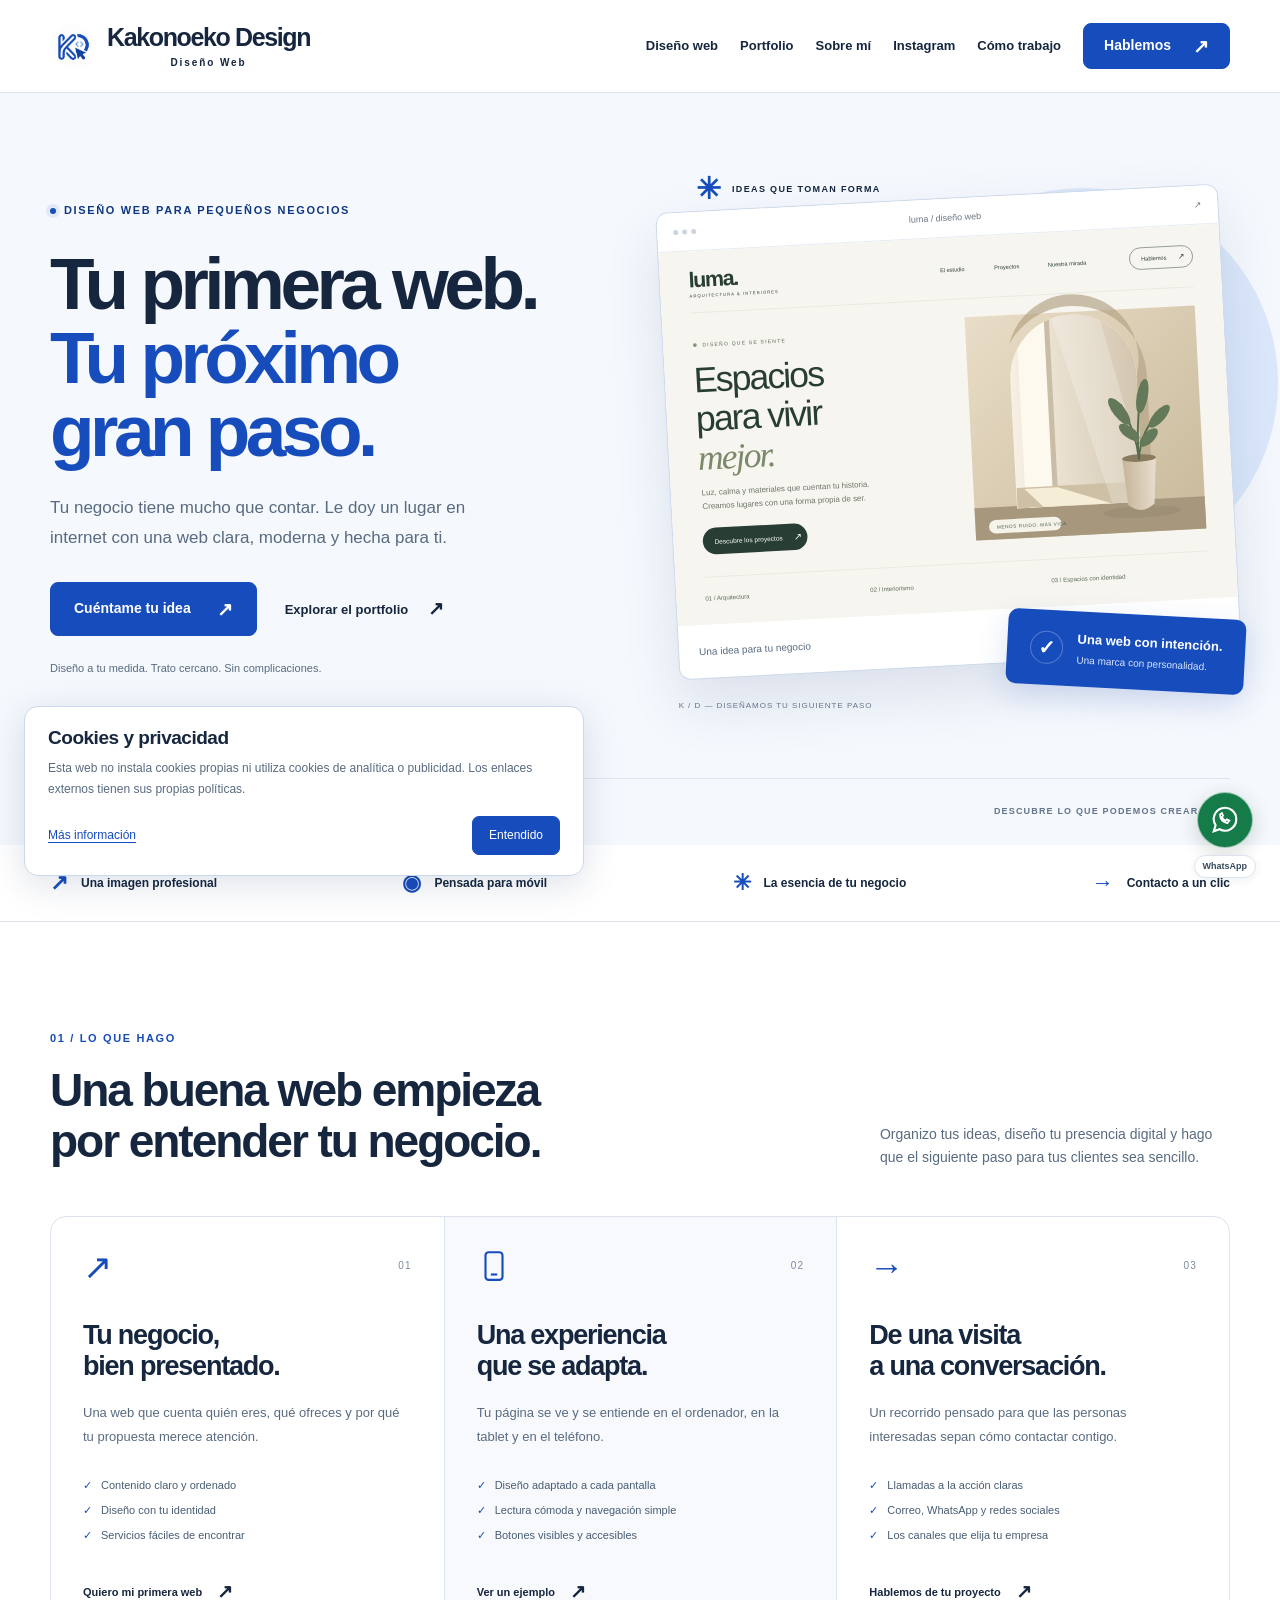
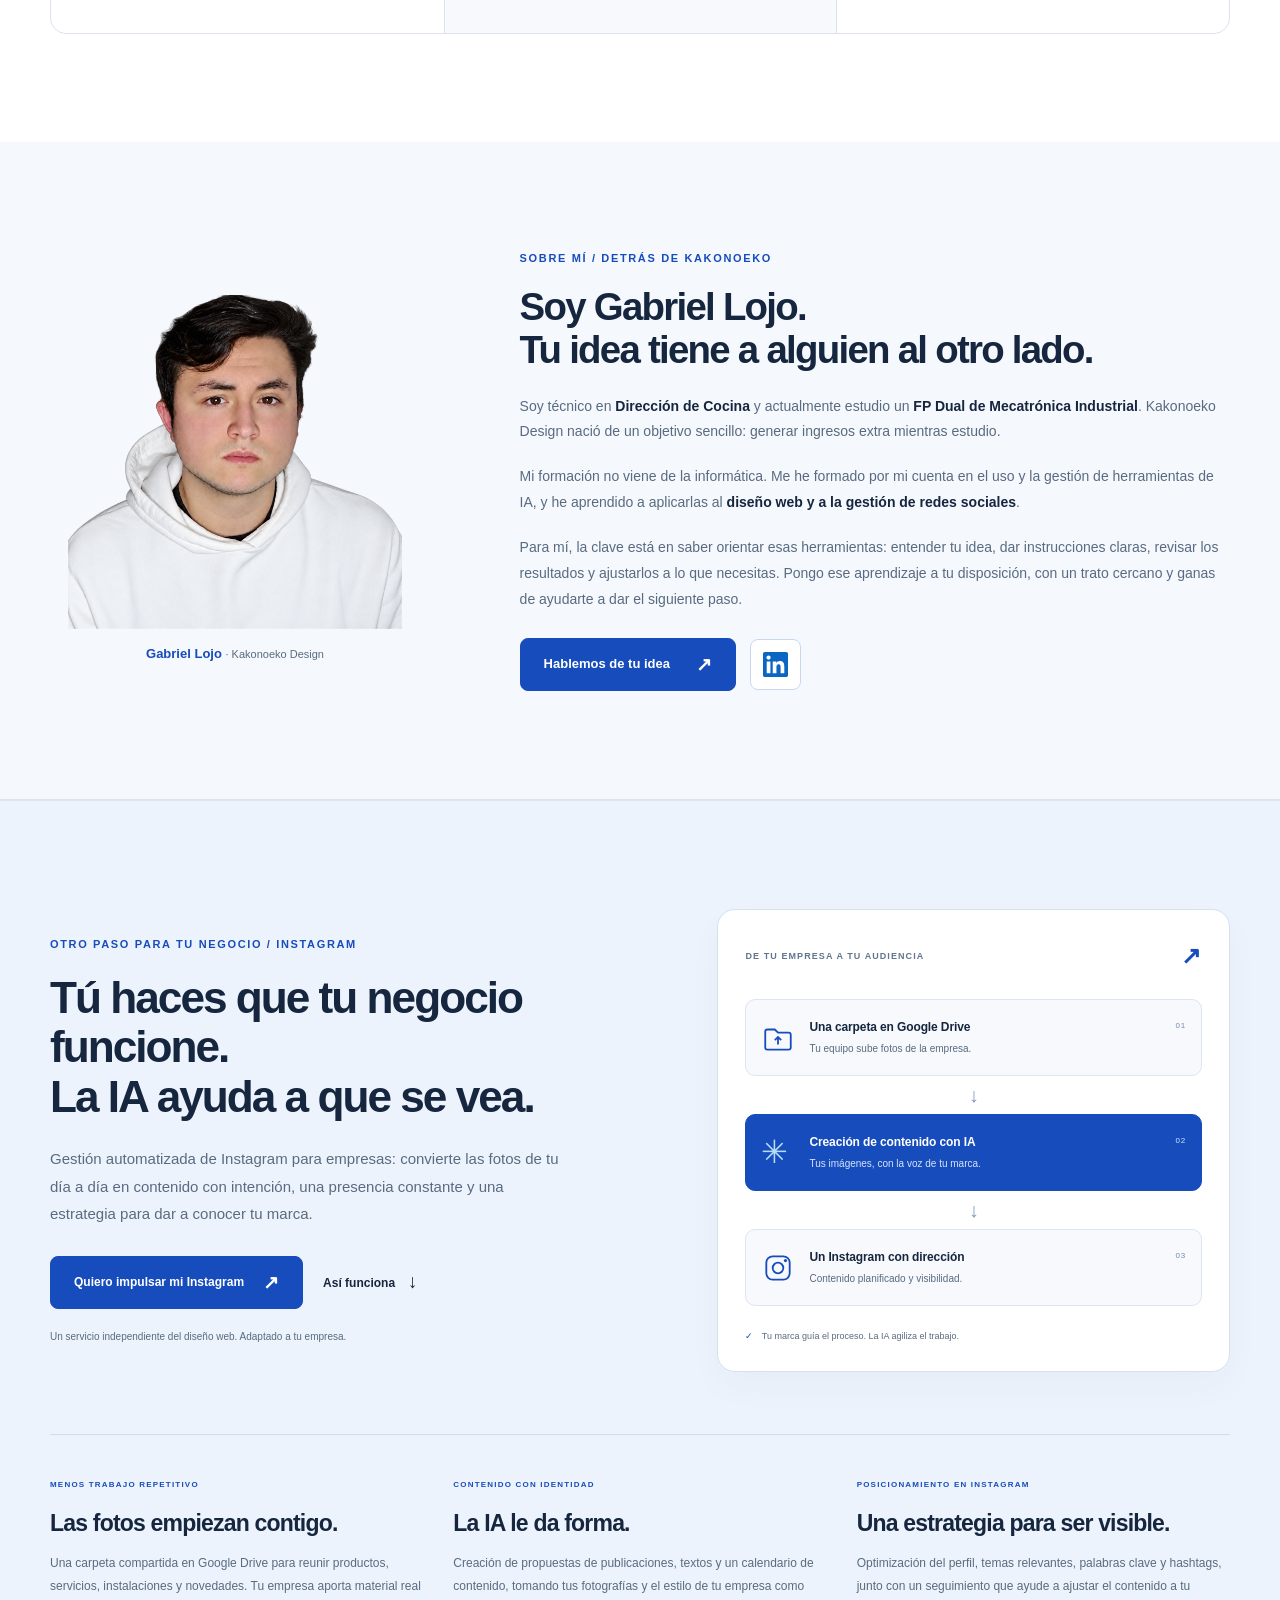
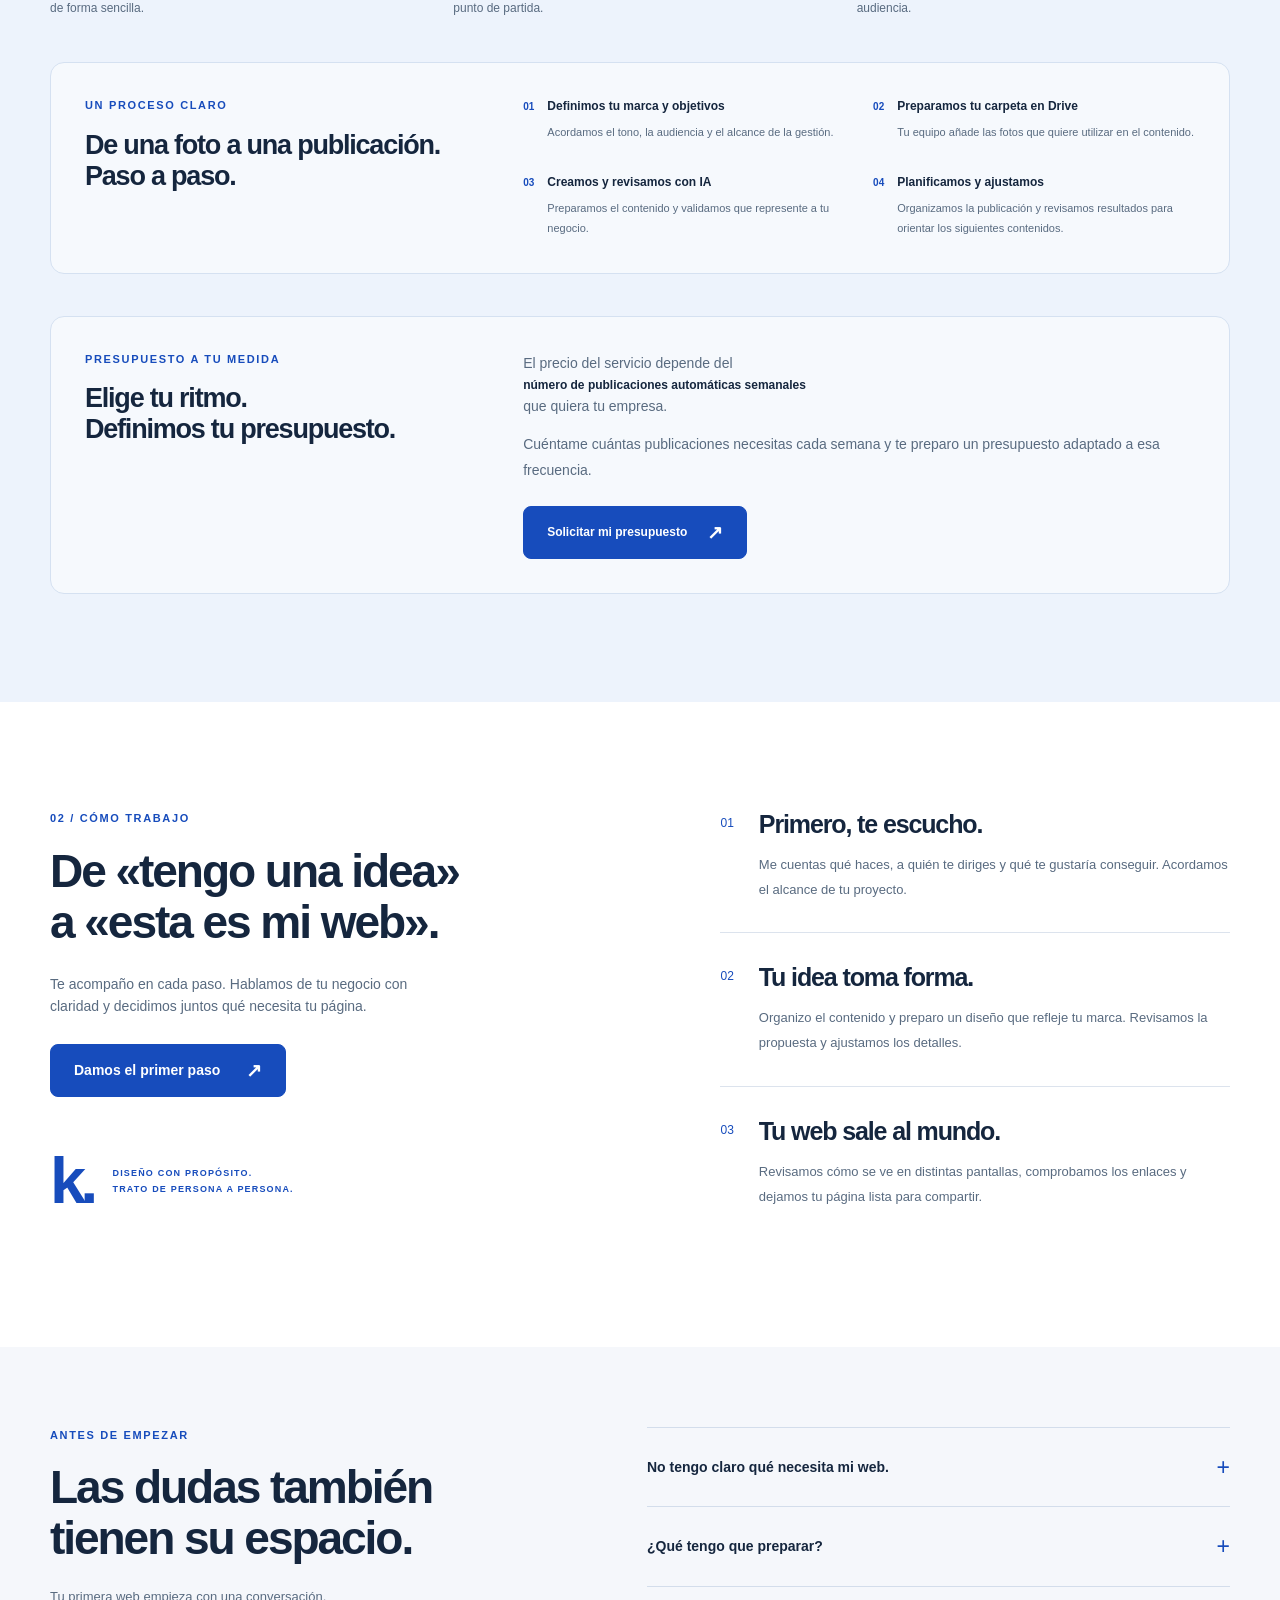
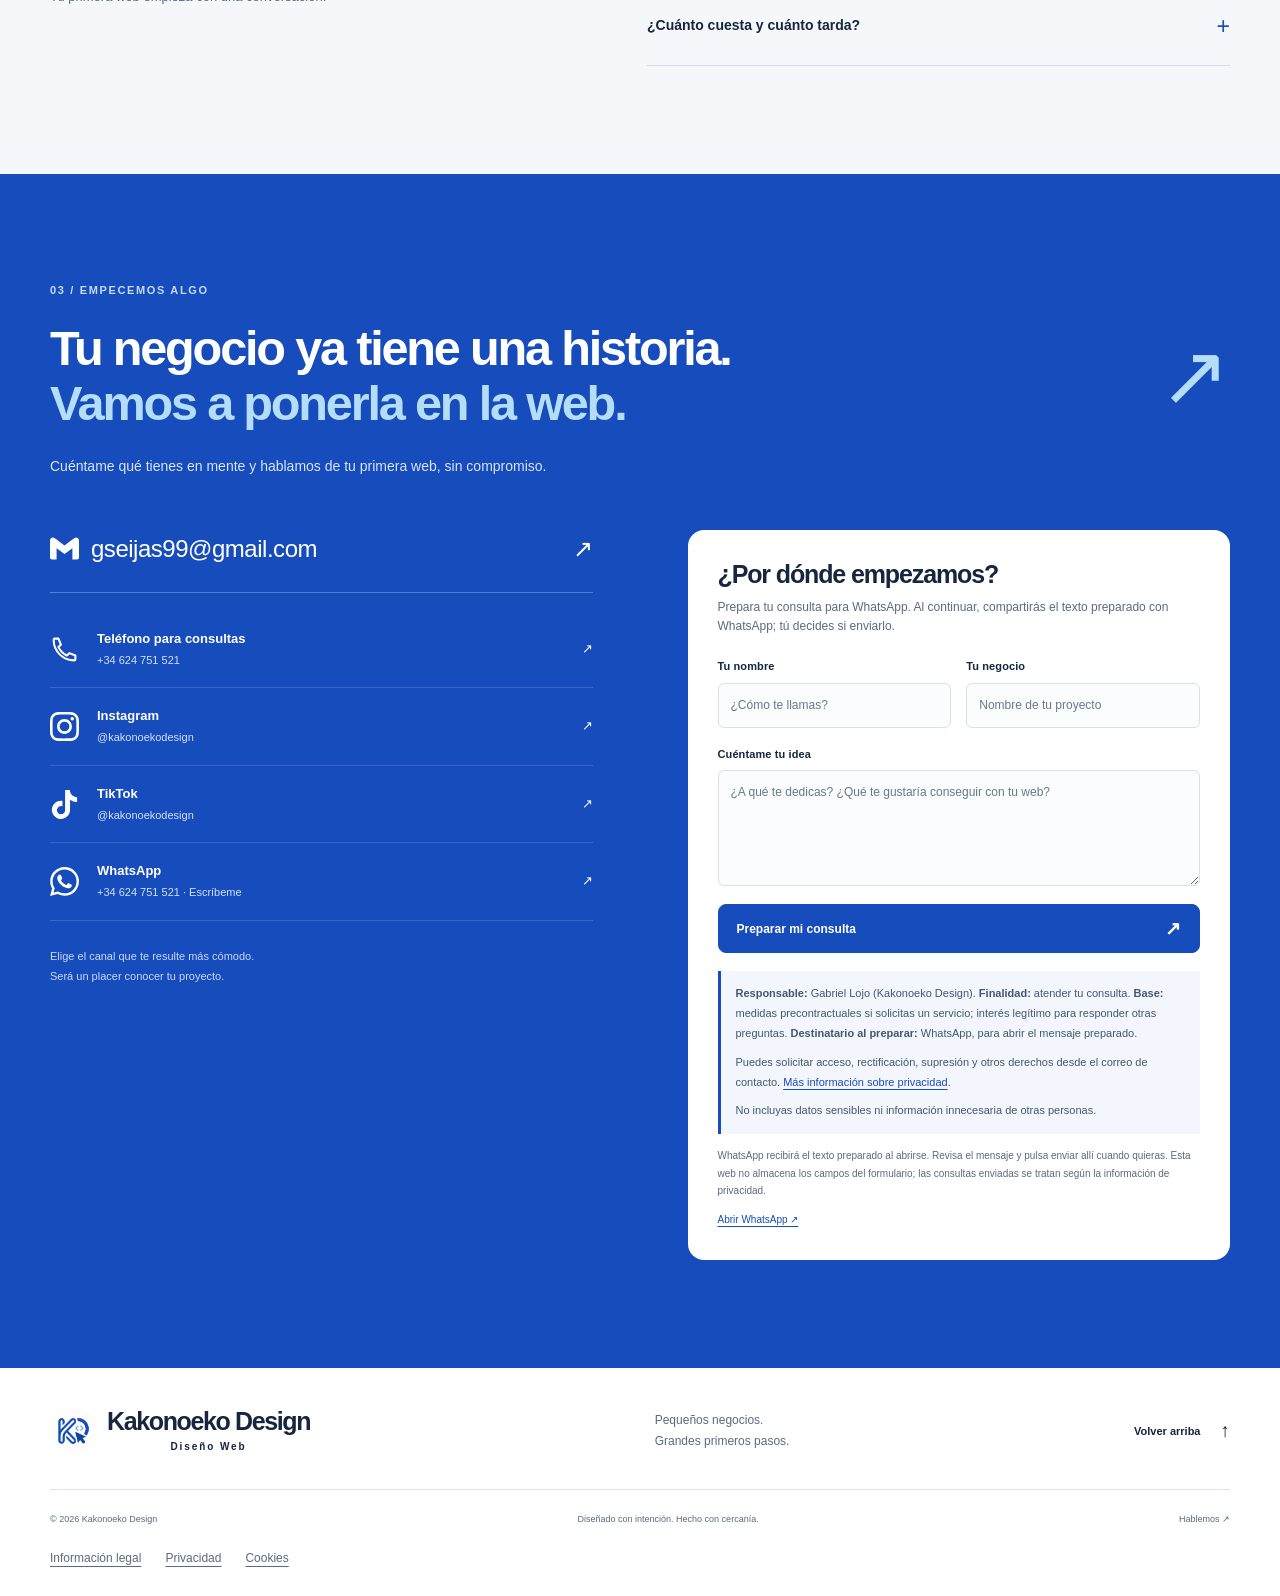
==== commit ea2cf3ef: "Move portfolio to its own page with working galleries and navigation" ====
--- a/index.html
+++ b/index.html
@@ -24,10 +24,10 @@
   <meta name="twitter:image:alt" content="Logo de Kakonoeko Design">
   <link rel="canonical" href="https://kakonoeko.github.io/kakonoeko-design/">
   <link rel="icon" type="image/png" href="assets/logo.png">
-  <link rel="stylesheet" href="styles.css?v=20261013-whatsapp">
+  <link rel="stylesheet" href="styles.css?v=20261013-portfolio">
   <script src="config.js?v=20261012-telefono" defer></script>
-  <script src="legal.js?v=20261013-whatsapp" defer></script>
-  <script src="script.js?v=20261013-whatsapp" defer></script>
+  <script src="legal.js?v=20261013-portfolio" defer></script>
+  <script src="script.js?v=20261013-portfolio" defer></script>
   <title>Kakonoeko Design · Tu primera web, bien hecha</title>
 </head>
 <body>
@@ -36,13 +36,13 @@
     <div class="wrap nav">
       <a class="brand" href="#inicio" aria-label="Kakonoeko Design, inicio"><span class="brand-symbol"><img src="assets/logo.png" width="1254" height="1254" alt=""></span><span>Kakonoeko Design<span class="brand-sub">Diseño Web</span></span></a>
       <button class="menu-toggle" type="button" aria-expanded="false" aria-controls="navigation"><span></span><span></span><span class="sr-only">Abrir menú</span></button>
-      <nav id="navigation" aria-label="Navegación principal"><a href="#servicios">Diseño web</a><a href="#portfolio">Portfolio</a><a href="#sobre-mi">Sobre mí</a><a href="#instagram-empresas">Instagram</a><a href="#proceso">Cómo trabajo</a><a class="button small" href="#contacto">Hablemos <span aria-hidden="true">↗</span></a></nav>
+      <nav id="navigation" aria-label="Navegación principal"><a href="#servicios">Diseño web</a><a href="portfolio.html">Portfolio</a><a href="#sobre-mi">Sobre mí</a><a href="#instagram-empresas">Instagram</a><a href="#proceso">Cómo trabajo</a><a class="button small" href="#contacto">Hablemos <span aria-hidden="true">↗</span></a></nav>
     </div>
   </header>
   <main id="contenido">
     <section class="hero" id="inicio">
       <div class="wrap hero-grid">
-        <div class="hero-copy"><p class="eyebrow"><span class="status-dot"></span> DISEÑO WEB PARA PEQUEÑOS NEGOCIOS</p><h1>Tu primera web.<br> <span>Tu próximo<br> gran paso.</span></h1><p class="hero-lead">Tu negocio tiene mucho que contar. Le doy un lugar en internet con una web clara, moderna y hecha para ti.</p><div class="actions"><a class="button" href="#contacto">Cuéntame tu idea <span aria-hidden="true">↗</span></a><a class="text-link" href="#portfolio">Explorar el portfolio <span aria-hidden="true">↓</span></a></div><p class="hero-note">Diseño a tu medida. Trato cercano. Sin complicaciones.</p></div>
+        <div class="hero-copy"><p class="eyebrow"><span class="status-dot"></span> DISEÑO WEB PARA PEQUEÑOS NEGOCIOS</p><h1>Tu primera web.<br> <span>Tu próximo<br> gran paso.</span></h1><p class="hero-lead">Tu negocio tiene mucho que contar. Le doy un lugar en internet con una web clara, moderna y hecha para ti.</p><div class="actions"><a class="button" href="#contacto">Cuéntame tu idea <span aria-hidden="true">↗</span></a><a class="text-link" href="portfolio.html">Explorar el portfolio <span aria-hidden="true">↗</span></a></div><p class="hero-note">Diseño a tu medida. Trato cercano. Sin complicaciones.</p></div>
         <div class="hero-art"><div class="art-label"><span class="little-cross" aria-hidden="true">✳</span> IDEAS QUE TOMAN FORMA</div><div class="art-ring" aria-hidden="true"></div><a href="#servicios" class="hero-browser" aria-label="Descubrir el diseño web para tu negocio"><div class="browser-bar"><span class="browser-dots" aria-hidden="true"><i></i><i></i><i></i></span><span>luma / diseño web</span><span aria-hidden="true">↗</span></div><img src="assets/hero-luma.svg" width="1200" height="800" alt="Diseño web de arquitectura e interiores con el titular Espacios para vivir mejor, tonos naturales y una llamada a descubrir proyectos"><div class="browser-footer"><span>Una idea para tu negocio</span><strong>Diseño a medida <span aria-hidden="true">↗</span></strong></div></a><div class="design-tag"><span class="tag-icon" aria-hidden="true">✓</span><div>Una web con intención.<small>Una marca con personalidad.</small></div></div><div class="art-coordinate" aria-hidden="true">K / D — DISEÑAMOS TU SIGUIENTE PASO</div></div>
       </div>
       <div class="wrap hero-bottom"><span>Tu primera web, bien hecha.</span><a href="#servicios">DESCUBRE LO QUE PODEMOS CREAR <span aria-hidden="true">↓</span></a></div>
@@ -50,17 +50,9 @@
     <div class="benefit-strip"><div class="wrap"><span><span aria-hidden="true">↗</span> Una imagen profesional</span><span><span aria-hidden="true">◉</span> Pensada para móvil</span><span><span aria-hidden="true">✳</span> La esencia de tu negocio</span><span><span aria-hidden="true">→</span> Contacto a un clic</span></div></div>
     <section class="section services" id="servicios"><div class="wrap"><div class="section-heading"><div><p class="eyebrow">01 / LO QUE HAGO</p><h2>Una buena web empieza<br> por entender tu negocio.</h2></div><p>Organizo tus ideas, diseño tu presencia digital y hago que el siguiente paso para tus clientes sea sencillo.</p></div><div class="service-grid">
       <article class="service"><div class="service-top"><span class="service-icon" aria-hidden="true">↗</span><span class="micro">01</span></div><h3>Tu negocio,<br> bien presentado.</h3><p>Una web que cuenta quién eres, qué ofreces y por qué tu propuesta merece atención.</p><ul><li>Contenido claro y ordenado</li><li>Diseño con tu identidad</li><li>Servicios fáciles de encontrar</li></ul><a href="#contacto" class="text-link">Quiero mi primera web <span aria-hidden="true">↗</span></a></article>
-      <article class="service"><div class="service-top"><svg class="service-icon" viewBox="0 0 32 32" fill="none" aria-hidden="true"><rect x="8" y="3" width="16" height="26" rx="3" stroke="currentColor" stroke-width="2"/><path d="M13 24h6" stroke="currentColor" stroke-width="2"/></svg><span class="micro">02</span></div><h3>Una experiencia<br> que se adapta.</h3><p>Tu página se ve y se entiende en el ordenador, en la tablet y en el teléfono.</p><ul><li>Diseño adaptado a cada pantalla</li><li>Lectura cómoda y navegación simple</li><li>Botones visibles y accesibles</li></ul><a href="#portfolio" class="text-link">Ver un ejemplo <span aria-hidden="true">↗</span></a></article>
+      <article class="service"><div class="service-top"><svg class="service-icon" viewBox="0 0 32 32" fill="none" aria-hidden="true"><rect x="8" y="3" width="16" height="26" rx="3" stroke="currentColor" stroke-width="2"/><path d="M13 24h6" stroke="currentColor" stroke-width="2"/></svg><span class="micro">02</span></div><h3>Una experiencia<br> que se adapta.</h3><p>Tu página se ve y se entiende en el ordenador, en la tablet y en el teléfono.</p><ul><li>Diseño adaptado a cada pantalla</li><li>Lectura cómoda y navegación simple</li><li>Botones visibles y accesibles</li></ul><a href="portfolio.html" class="text-link">Ver un ejemplo <span aria-hidden="true">↗</span></a></article>
       <article class="service"><div class="service-top"><span class="service-icon" aria-hidden="true">→</span><span class="micro">03</span></div><h3>De una visita<br> a una conversación.</h3><p>Un recorrido pensado para que las personas interesadas sepan cómo contactar contigo.</p><ul><li>Llamadas a la acción claras</li><li>Correo, WhatsApp y redes sociales</li><li>Los canales que elija tu empresa</li></ul><a href="#contacto" class="text-link">Hablemos de tu proyecto <span aria-hidden="true">↗</span></a></article>
     </div></div></section>
-    <section class="section portfolio" id="portfolio"><div class="wrap"><div class="section-heading"><div><p class="eyebrow">02 / PORTFOLIO</p><h2>El diseño se entiende<br> mejor cuando lo ves.</h2></div><p>Propuestas de diseño para negocios y marcas personales. Ejemplos para mostrar lo que podemos crear, sin presentarlos como webs oficiales en uso.</p></div>
-      <article class="portfolio-project" id="proyecto-invicto" aria-labelledby="invicto-project-title"><div class="project-head"><div><h3 id="invicto-project-title">Invicto<span aria-hidden="true">↗</span></h3><p>Centro de entrenamiento · A Coruña</p></div><div class="chips"><span class="proposal-badge">Propuesta de diseño</span><span>Web corporativa</span><span>Diseño adaptable</span><span>Negocio local</span></div></div><div class="invicto-showcase"><button class="project-image-button" type="button" data-gallery-image="assets/invicto-inicio.jpg" data-gallery-title="Invicto · Inicio" aria-label="Ampliar captura: portada de Invicto"><img src="assets/invicto-inicio.jpg" width="1265" height="712" loading="lazy" alt="Portada de la web de Invicto, con su identidad negra y dorada y llamada a reservar una sesión de prueba"><span class="expand-label">Ampliar captura <span aria-hidden="true">↗</span></span></button><div class="project-description"><p class="eyebrow">PROPUESTA / INVICTO</p><h4>Una web con la energía del centro.</h4><p>Una portada con personalidad, actividades organizadas y tarifas fáciles de consultar. Un recorrido que permite conocer el centro y dar el primer paso por WhatsApp.</p><p class="proposal-note"><strong>Demo de una propuesta.</strong> No es la web oficial de Invicto y no está en uso por el negocio.</p><a class="button" href="https://kakonoeko.github.io/invicto-centro-entrenamiento/" target="_blank" rel="noopener noreferrer">Ver demo de la propuesta <span aria-hidden="true">↗</span></a></div></div><div class="invicto-gallery" aria-label="Capturas de la web de Invicto"><button class="capture" type="button" data-gallery-image="assets/invicto-entrenamiento.jpg" data-gallery-title="Invicto · Entrenamientos"><img src="assets/invicto-entrenamiento.jpg" width="1265" height="712" loading="lazy" alt=""><span>Entrenamientos <span aria-hidden="true">↗</span></span></button><button class="capture" type="button" data-gallery-image="assets/invicto-tarifas.jpg" data-gallery-title="Invicto · Sesiones y tarifas"><img src="assets/invicto-tarifas.jpg" width="1265" height="712" loading="lazy" alt=""><span>Sesiones y tarifas <span aria-hidden="true">↗</span></span></button><button class="capture" type="button" data-gallery-image="assets/invicto-centro.jpg" data-gallery-title="Invicto · El centro"><img src="assets/invicto-centro.jpg" width="1265" height="712" loading="lazy" alt=""><span>El centro <span aria-hidden="true">↗</span></span></button></div></article>
-      <article class="portfolio-project" id="proyecto-artista" aria-labelledby="artista-project-title"><div class="project-head"><div><h3 id="artista-project-title">Web de artista<span aria-hidden="true">↗</span></h3><p>Música, actuaciones y contrataciones</p></div><div class="chips"><span class="proposal-badge">Propuesta de diseño</span><span>Marca personal</span><span>Diseño editorial</span><span>Multidioma</span></div></div><div class="invicto-showcase"><button class="project-image-button" type="button" data-gallery-image="assets/artista-inicio-demo.jpg" data-gallery-title="Web de artista · Portada" aria-label="Ampliar captura: portada de la web de artista"><img src="assets/artista-inicio-demo.jpg" width="1741" height="903" loading="lazy" alt="Portada de una web de artista con el titular Este podrías ser tú y la identidad pixelada"><span class="expand-label">Ampliar captura <span aria-hidden="true">↗</span></span></button><div class="project-description"><p class="eyebrow">PROPUESTA / MARCA PERSONAL</p><h4>Una web que pone tu talento en escena.</h4><p>Una identidad visual con carácter, música y vídeos fáciles de explorar, actuaciones destacadas y un formulario para recibir propuestas de contratación.</p><p class="proposal-note"><strong>Propuesta de diseño.</strong> No está en uso como web oficial de la artista.</p><span class="project-detail">Contenido de ejemplo; identidad y datos personales protegidos.</span></div></div><div class="invicto-gallery" aria-label="Capturas de la web de artista"><button class="capture" type="button" data-gallery-image="assets/artista-musica-demo.jpg" data-gallery-title="Web de artista · Música y vídeos"><img src="assets/artista-musica-demo.jpg" width="1672" height="941" loading="lazy" alt=""><span>Música y vídeos <span aria-hidden="true">↗</span></span></button><button class="capture" type="button" data-gallery-image="assets/artista-actuaciones-demo.jpg" data-gallery-title="Web de artista · Actuaciones"><img src="assets/artista-actuaciones-demo.jpg" width="1672" height="941" loading="lazy" alt=""><span>Actuaciones <span aria-hidden="true">↗</span></span></button><button class="capture" type="button" data-gallery-image="assets/artista-contacto.jpg" data-gallery-title="Web de artista · Contacto"><img src="assets/artista-contacto.jpg" width="1672" height="941" loading="lazy" alt=""><span>Contacto <span aria-hidden="true">↗</span></span></button></div></article>
-      <div class="project-head"><div><h3>Repariko<span aria-hidden="true">↗</span></h3><p>Web para un servicio técnico de consolas y móviles</p></div><div class="chips"><span class="proposal-badge">Propuesta de diseño</span><span>Diseño web</span><span>Identidad visual</span><span>4 páginas</span></div></div>
-      <p class="proposal-note"><strong>Propuesta de diseño para Repariko.</strong> Este ejemplo no está en uso por el negocio.</p>
-      <div class="project-view"><div class="project-tabs" role="tablist" aria-label="Páginas del proyecto Repariko"><button type="button" role="tab" id="tab-1" aria-selected="true" aria-controls="project-panel" data-project="1">01 <span>Inicio</span></button><button type="button" role="tab" id="tab-2" aria-selected="false" aria-controls="project-panel" tabindex="-1" data-project="2">02 <span>Servicios</span></button><button type="button" role="tab" id="tab-3" aria-selected="false" aria-controls="project-panel" tabindex="-1" data-project="3">03 <span>Nosotros</span></button><button type="button" role="tab" id="tab-4" aria-selected="false" aria-controls="project-panel" tabindex="-1" data-project="4">04 <span>Contacto</span></button></div><div id="project-panel" role="tabpanel" aria-labelledby="tab-1" tabindex="0"><button class="project-image-button" type="button" aria-label="Ampliar captura: Inicio de Repariko"><img id="project-image" src="assets/repariko-1-limpia.jpg" width="1446" height="1088" loading="lazy" alt="Página de inicio de Repariko"><span class="expand-label">Ampliar captura <span aria-hidden="true">↗</span></span></button><div class="project-description"><p class="eyebrow" id="project-number">01 / INICIO</p><h4 id="project-title">Una primera impresión clara.</h4><p id="project-copy">Una presentación directa del negocio, sus especialidades y dos llamadas a la acción para explorar los servicios o contactar.</p><span class="project-detail">Una identidad que conecta todas las páginas.</span></div></div></div>
-      <div class="capture-grid" aria-label="Todas las capturas de Repariko"><button class="capture" type="button" data-capture="1"><img src="assets/repariko-1-limpia.jpg" width="1446" height="1088" loading="lazy" alt=""><span>01 / Inicio <span aria-hidden="true">↗</span></span></button><button class="capture" type="button" data-capture="2"><img src="assets/repariko-2-limpia.jpg" width="1446" height="1088" loading="lazy" alt=""><span>02 / Servicios <span aria-hidden="true">↗</span></span></button><button class="capture" type="button" data-capture="3"><img src="assets/repariko-3-limpia.jpg" width="1446" height="1088" loading="lazy" alt=""><span>03 / Nosotros <span aria-hidden="true">↗</span></span></button><button class="capture" type="button" data-capture="4"><img src="assets/repariko-4-limpia.jpg" width="1446" height="1088" loading="lazy" alt=""><span>04 / Contacto <span aria-hidden="true">↗</span></span></button></div><div class="portfolio-footer"><p>¿Te imaginas algo así para tu negocio?</p><a class="text-link" href="#contacto">Vamos a darle forma <span aria-hidden="true">↗</span></a></div>
-    </div></section>
     <section class="section about" id="sobre-mi" aria-labelledby="about-title"><div class="wrap about-grid"><figure class="about-portrait"><div class="about-portrait-frame"><img src="assets/gabriel-lojo.png" width="640" height="640" loading="lazy" alt="Gabriel Lojo, creador de Kakonoeko Design, con sudadera blanca"></div><figcaption>Gabriel Lojo <span>· Kakonoeko Design</span></figcaption></figure><div class="about-content"><p class="eyebrow">SOBRE MÍ / DETRÁS DE KAKONOEKO</p><h2 id="about-title">Soy Gabriel Lojo.<br> Tu idea tiene a alguien al otro lado.</h2><div class="about-copy"><p>Soy técnico en <strong>Dirección de Cocina</strong> y actualmente estudio un <strong>FP Dual de Mecatrónica Industrial</strong>. Kakonoeko Design nació de un objetivo sencillo: generar ingresos extra mientras estudio.</p><p>Mi formación no viene de la informática. Me he formado por mi cuenta en el uso y la gestión de herramientas de IA, y he aprendido a aplicarlas al <strong>diseño web y a la gestión de redes sociales</strong>.</p><p>Para mí, la clave está en saber orientar esas herramientas: entender tu idea, dar instrucciones claras, revisar los resultados y ajustarlos a lo que necesitas. Pongo ese aprendizaje a tu disposición, con un trato cercano y ganas de ayudarte a dar el siguiente paso.</p><span class="about-signature">Gabriel Lojo <span>· Kakonoeko Design</span></span></div><div class="about-actions"><a class="button" href="#contacto">Hablemos de tu idea <span aria-hidden="true">↗</span></a><a class="about-linkedin" href="https://www.linkedin.com/in/gabrielseijaslojo/" target="_blank" rel="noopener noreferrer" aria-label="Ver el perfil de Gabriel Lojo en LinkedIn" title="LinkedIn de Gabriel Lojo"><svg viewBox="0 0 24 24" fill="currentColor" aria-hidden="true"><path d="M20.447 20.452h-3.554v-5.569c0-1.328-.027-3.037-1.852-3.037-1.853 0-2.136 1.445-2.136 2.939v5.667H9.351V9h3.414v1.561h.046c.477-.9 1.637-1.85 3.37-1.85 3.601 0 4.267 2.37 4.267 5.455v6.286zM5.337 7.433a2.062 2.062 0 1 1 0-4.124 2.062 2.062 0 0 1 0 4.124zM7.119 20.452H3.555V9h3.564v11.452zM22.225 0H1.771C.792 0 0 .774 0 1.729v20.542C0 23.227.792 24 1.771 24h20.451C23.2 24 24 23.227 24 22.271V1.729C24 .774 23.2 0 22.222 0h.003z"/></svg></a></div></div></div></section>
     <section class="section instagram-service" id="instagram-empresas" aria-labelledby="instagram-heading">
       <div class="wrap">
@@ -81,13 +73,13 @@
         <div class="instagram-how instagram-pricing" id="instagram-presupuesto"><div><p class="eyebrow">PRESUPUESTO A TU MEDIDA</p><h3>Elige tu ritmo.<br> Definimos tu presupuesto.</h3></div><div class="instagram-pricing-copy"><p>El precio del servicio depende del <strong>número de publicaciones automáticas semanales</strong> que quiera tu empresa.</p><p>Cuéntame cuántas publicaciones necesitas cada semana y te preparo un presupuesto adaptado a esa frecuencia.</p><div class="actions"><a class="button" data-gmail-link data-gmail-subject="Presupuesto para publicaciones automáticas en Instagram" href="https://mail.google.com/mail/?view=cm&amp;fs=1&amp;to=gseijas99%40gmail.com&amp;su=Presupuesto+para+publicaciones+autom%C3%A1ticas+en+Instagram" target="_blank" rel="noopener noreferrer">Solicitar mi presupuesto <span aria-hidden="true">↗</span></a></div></div></div>
       </div>
     </section>
-    <section class="section process" id="proceso"><div class="wrap process-grid"><div class="process-intro"><p class="eyebrow">03 / CÓMO TRABAJO</p><h2>De «tengo una idea»<br> a «esta es mi web».</h2><p>Te acompaño en cada paso. Hablamos de tu negocio con claridad y decidimos juntos qué necesita tu página.</p><a href="#contacto" class="button">Damos el primer paso <span aria-hidden="true">↗</span></a><div class="process-brand" aria-hidden="true"><span>k.</span><p>DISEÑO CON PROPÓSITO.<br> TRATO DE PERSONA A PERSONA.</p></div></div><ol class="steps"><li><span class="step-number">01</span><div><h3>Primero, te escucho.</h3><p>Me cuentas qué haces, a quién te diriges y qué te gustaría conseguir. Acordamos el alcance de tu proyecto.</p></div></li><li><span class="step-number">02</span><div><h3>Tu idea toma forma.</h3><p>Organizo el contenido y preparo un diseño que refleje tu marca. Revisamos la propuesta y ajustamos los detalles.</p></div></li><li><span class="step-number">03</span><div><h3>Tu web sale al mundo.</h3><p>Revisamos cómo se ve en distintas pantallas, comprobamos los enlaces y dejamos tu página lista para compartir.</p></div></li></ol></div></section>
+    <section class="section process" id="proceso"><div class="wrap process-grid"><div class="process-intro"><p class="eyebrow">02 / CÓMO TRABAJO</p><h2>De «tengo una idea»<br> a «esta es mi web».</h2><p>Te acompaño en cada paso. Hablamos de tu negocio con claridad y decidimos juntos qué necesita tu página.</p><a href="#contacto" class="button">Damos el primer paso <span aria-hidden="true">↗</span></a><div class="process-brand" aria-hidden="true"><span>k.</span><p>DISEÑO CON PROPÓSITO.<br> TRATO DE PERSONA A PERSONA.</p></div></div><ol class="steps"><li><span class="step-number">01</span><div><h3>Primero, te escucho.</h3><p>Me cuentas qué haces, a quién te diriges y qué te gustaría conseguir. Acordamos el alcance de tu proyecto.</p></div></li><li><span class="step-number">02</span><div><h3>Tu idea toma forma.</h3><p>Organizo el contenido y preparo un diseño que refleje tu marca. Revisamos la propuesta y ajustamos los detalles.</p></div></li><li><span class="step-number">03</span><div><h3>Tu web sale al mundo.</h3><p>Revisamos cómo se ve en distintas pantallas, comprobamos los enlaces y dejamos tu página lista para compartir.</p></div></li></ol></div></section>
     <section class="section faq"><div class="wrap faq-grid"><div><p class="eyebrow">ANTES DE EMPEZAR</p><h2>Las dudas también<br> tienen su espacio.</h2><p>Tu primera web empieza con una conversación.</p></div><div class="faq-list"><details><summary>No tengo claro qué necesita mi web.<span aria-hidden="true">+</span></summary><p>Podemos empezar por lo básico: tu negocio, tus servicios y cómo quieres que te contacten. A partir de ahí definimos una estructura que tenga sentido para ti.</p></details><details><summary>¿Qué tengo que preparar?<span aria-hidden="true">+</span></summary><p>Tu logo, si lo tienes, una descripción de lo que haces, tus servicios y los datos que quieras mostrar. Las fotografías y referencias de estilo también ayudan.</p></details><details><summary>¿Cuánto cuesta y cuánto tarda?<span aria-hidden="true">+</span></summary><p>Depende del número de páginas, el contenido y las funciones que necesites. Cuéntame tu idea y podremos concretar el alcance, el presupuesto y los plazos.</p></details></div></div></section>
-    <section class="section contact" id="contacto"><div class="wrap"><p class="eyebrow">04 / EMPECEMOS ALGO</p><div class="contact-heading"><h2>Tu negocio ya tiene una historia.<br> <span>Vamos a ponerla en la web.</span></h2><span class="contact-arrow" aria-hidden="true">↗</span></div><p class="contact-lead">Cuéntame qué tienes en mente y hablamos de tu primera web, sin compromiso.</p><div class="contact-layout"><div><a class="email-link" data-email-link data-gmail-link href="https://mail.google.com/mail/?view=cm&amp;fs=1&amp;to=gseijas99%40gmail.com" target="_blank" rel="noopener noreferrer"><svg class="social-icon" viewBox="0 0 24 24" fill="currentColor" aria-hidden="true"><path d="M24 5.457v13.909c0 .904-.732 1.636-1.636 1.636h-3.819V11.73L12 16.64l-6.545-4.91v9.273H1.636A1.636 1.636 0 0 1 0 19.366V5.457c0-2.023 2.309-3.178 3.927-1.964L5.455 4.64 12 9.548l6.545-4.91 1.528-1.145C21.69 2.28 24 3.434 24 5.457z"/></svg><span data-email-address>gseijas99@gmail.com</span><span aria-hidden="true">↗</span></a><div class="social-list"><a data-phone-link href="tel:+34624751521"><svg class="social-icon" viewBox="0 0 24 24" fill="none" aria-hidden="true"><path d="M7 3H4a1 1 0 0 0-1 1c0 9.4 7.6 17 17 17a1 1 0 0 0 1-1v-3l-5-2-2 2a15 15 0 0 1-7-7l2-2-2-5Z" stroke="currentColor" stroke-width="1.7" stroke-linejoin="round"/></svg><span>Teléfono para consultas<small data-phone-display>+34 624 751 521</small></span><span aria-hidden="true">↗</span></a><a data-instagram-link href="https://www.instagram.com/kakonoekodesign/" target="_blank" rel="noopener noreferrer"><svg class="social-icon" viewBox="0 0 24 24" fill="currentColor" aria-hidden="true"><path d="M7.0301.084c-1.2768.0602-2.1487.264-2.911.5634-.7888.3075-1.4575.72-2.1228 1.3877-.6652.6677-1.075 1.3368-1.3802 2.127-.2954.7638-.4956 1.6365-.552 2.914-.0564 1.2775-.0689 1.6882-.0626 4.947.0062 3.2586.0206 3.6671.0825 4.9473.061 1.2765.264 2.1482.5635 2.9107.308.7889.72 1.4573 1.388 2.1228.6679.6655 1.3365 1.0743 2.1285 1.38.7632.295 1.6361.4961 2.9134.552 1.2773.056 1.6884.069 4.9462.0627 3.2578-.0062 3.668-.0207 4.9478-.0814 1.28-.0607 2.147-.2652 2.9098-.5633.7889-.3086 1.4578-.72 2.1228-1.3881.665-.6682 1.0745-1.3378 1.3795-2.1284.2957-.7632.4966-1.636.552-2.9124.056-1.2809.0692-1.6898.063-4.948-.0063-3.2583-.021-3.6668-.0817-4.9465-.0607-1.2797-.264-2.1487-.5633-2.9117-.3084-.7889-.72-1.4568-1.3876-2.1228C21.2982 1.33 20.628.9208 19.8378.6165 19.074.321 18.2017.1197 16.9244.0645 15.6471.0093 15.236-.005 11.977.0014 8.718.0076 8.31.0215 7.0301.0839m.1402 21.6932c-1.17-.0509-1.8053-.2453-2.2287-.408-.5606-.216-.96-.4771-1.3819-.895-.422-.4178-.6811-.8186-.9-1.378-.1644-.4234-.3624-1.058-.4171-2.228-.0595-1.2645-.072-1.6442-.079-4.848-.007-3.2037.0053-3.583.0607-4.848.05-1.169.2456-1.805.408-2.2282.216-.5613.4762-.96.895-1.3816.4188-.4217.8184-.6814 1.3783-.9003.423-.1651 1.0575-.3614 2.227-.4171 1.2655-.06 1.6447-.072 4.848-.079 3.2033-.007 3.5835.005 4.8495.0608 1.169.0508 1.8053.2445 2.228.408.5608.216.96.4754 1.3816.895.4217.4194.6816.8176.9005 1.3787.1653.4217.3617 1.056.4169 2.2263.0602 1.2655.0739 1.645.0796 4.848.0058 3.203-.0055 3.5834-.061 4.848-.051 1.17-.245 1.8055-.408 2.2294-.216.5604-.4763.96-.8954 1.3814-.419.4215-.8181.6811-1.3783.9-.4224.1649-1.0577.3617-2.2262.4174-1.2656.0595-1.6448.072-4.8493.079-3.2045.007-3.5825-.006-4.848-.0608M16.953 5.5864A1.44 1.44 0 1 0 18.39 4.144a1.44 1.44 0 0 0-1.437 1.4424M5.8385 12.012c.0067 3.4032 2.7706 6.1557 6.173 6.1493 3.4026-.0065 6.157-2.7701 6.1506-6.1733-.0065-3.4032-2.771-6.1565-6.174-6.1498-3.403.0067-6.156 2.771-6.1496 6.1738M8 12.0077a4 4 0 1 1 4.008 3.9921A3.9996 3.9996 0 0 1 8 12.0077"/></svg><span>Instagram<small>@kakonoekodesign</small></span><span aria-hidden="true">↗</span></a><a data-tiktok-link href="https://www.tiktok.com/@kakonoekodesign" target="_blank" rel="noopener noreferrer"><svg class="social-icon" viewBox="0 0 24 24" fill="currentColor" aria-hidden="true"><path d="M12.525.02c1.31-.02 2.61-.01 3.91-.02.08 1.53.63 3.09 1.75 4.17 1.12 1.11 2.7 1.62 4.24 1.79v4.03c-1.44-.05-2.89-.35-4.2-.97-.57-.26-1.1-.59-1.62-.93-.01 2.92.01 5.84-.02 8.75-.08 1.4-.54 2.79-1.35 3.94-1.31 1.92-3.58 3.17-5.91 3.21-1.43.08-2.86-.31-4.08-1.03-2.02-1.19-3.44-3.37-3.65-5.71-.02-.5-.03-1-.01-1.49.18-1.9 1.12-3.72 2.58-4.96 1.66-1.44 3.98-2.13 6.15-1.72.02 1.48-.04 2.96-.04 4.44-.99-.32-2.15-.23-3.02.37-.63.41-1.11 1.04-1.36 1.75-.21.51-.15 1.07-.14 1.61.24 1.64 1.82 3.02 3.5 2.87 1.12-.01 2.19-.66 2.77-1.61.19-.33.4-.67.41-1.06.1-1.79.06-3.57.07-5.36.01-4.03-.01-8.05.02-12.07z"/></svg><span>TikTok<small>@kakonoekodesign</small></span><span aria-hidden="true">↗</span></a><a class="whatsapp-link" id="whatsapp-info" data-whatsapp-link href="https://wa.me/34624751521?text=Hola%2C+me+gustar%C3%ADa+hacer+una+consulta+sobre+dise%C3%B1o+web+o+gesti%C3%B3n+de+Instagram." target="_blank" rel="noopener noreferrer"><svg class="social-icon" viewBox="0 0 24 24" fill="currentColor" aria-hidden="true"><path d="M17.472 14.382c-.297-.149-1.758-.867-2.03-.967-.273-.099-.471-.148-.67.15-.197.297-.767.966-.94 1.164-.173.199-.347.223-.644.075-.297-.15-1.255-.463-2.39-1.475-.883-.788-1.48-1.761-1.653-2.059-.173-.297-.018-.458.13-.606.134-.133.298-.347.446-.52.149-.174.198-.298.298-.497.099-.198.05-.371-.025-.52-.075-.149-.669-1.612-.916-2.207-.242-.579-.487-.5-.669-.51-.173-.008-.371-.01-.57-.01-.198 0-.52.074-.792.372-.272.297-1.04 1.016-1.04 2.479 0 1.462 1.065 2.875 1.213 3.074.149.198 2.096 3.2 5.077 4.487.709.306 1.262.489 1.694.625.712.227 1.36.195 1.871.118.571-.085 1.758-.719 2.006-1.413.248-.694.248-1.289.173-1.413-.074-.124-.272-.198-.57-.347m-5.421 7.403h-.004a9.87 9.87 0 01-5.031-1.378l-.361-.214-3.741.982.998-3.648-.235-.374a9.86 9.86 0 01-1.51-5.26c.001-5.45 4.436-9.884 9.888-9.884 2.64 0 5.122 1.03 6.988 2.898a9.825 9.825 0 012.893 6.994c-.003 5.45-4.437 9.884-9.885 9.884m8.413-18.297A11.815 11.815 0 0012.05 0C5.495 0 .16 5.335.157 11.892c0 2.096.547 4.142 1.588 5.945L.057 24l6.305-1.654a11.882 11.882 0 005.683 1.448h.005c6.554 0 11.89-5.335 11.893-11.893a11.821 11.821 0 00-3.48-8.413Z"/></svg><span>WhatsApp<small data-whatsapp-status>+34 624 751 521 · Escríbeme</small></span><span data-whatsapp-badge aria-hidden="true">↗</span></a></div><p class="contact-caption">Elige el canal que te resulte más cómodo.<br> Será un placer conocer tu proyecto.</p></div><form id="brief-form" method="post" action="#" aria-describedby="brief-privacy"><h3>¿Por dónde empezamos?</h3><p class="form-intro">Prepara tu consulta para WhatsApp. Al continuar, compartirás el texto preparado con WhatsApp; tú decides si enviarlo.</p><div class="field-row"><label>Tu nombre<input name="name" required maxlength="100" autocomplete="name" placeholder="¿Cómo te llamas?"></label><label>Tu negocio<input name="business" maxlength="150" autocomplete="organization" placeholder="Nombre de tu proyecto"></label></div><label>Cuéntame tu idea<textarea name="message" required maxlength="2500" rows="4" placeholder="¿A qué te dedicas? ¿Qué te gustaría conseguir con tu web?"></textarea></label><button class="button" type="submit">Preparar mi consulta <span aria-hidden="true">↗</span></button><div class="form-privacy" id="brief-privacy"><p><strong>Responsable:</strong> Gabriel Lojo (Kakonoeko Design). <strong>Finalidad:</strong> atender tu consulta. <strong>Base:</strong> medidas precontractuales si solicitas un servicio; interés legítimo para responder otras preguntas. <strong>Destinatario al preparar:</strong> WhatsApp, para abrir el mensaje preparado.</p><p>Puedes solicitar acceso, rectificación, supresión y otros derechos desde el correo de contacto. <a href="privacidad.html">Más información sobre privacidad</a>.</p><p>No incluyas datos sensibles ni información innecesaria de otras personas.</p></div><p class="form-note">WhatsApp recibirá el texto preparado al abrirse. Revisa el mensaje y pulsa enviar allí cuando quieras. Esta web no almacena los campos del formulario; las consultas enviadas se tratan según la información de privacidad.</p><p id="form-status" role="status"></p><a class="consultation-fallback" href="https://wa.me/34624751521" target="_blank" rel="noopener noreferrer">Abrir WhatsApp ↗</a></form></div></div></section>
+    <section class="section contact" id="contacto"><div class="wrap"><p class="eyebrow">03 / EMPECEMOS ALGO</p><div class="contact-heading"><h2>Tu negocio ya tiene una historia.<br> <span>Vamos a ponerla en la web.</span></h2><span class="contact-arrow" aria-hidden="true">↗</span></div><p class="contact-lead">Cuéntame qué tienes en mente y hablamos de tu primera web, sin compromiso.</p><div class="contact-layout"><div><a class="email-link" data-email-link data-gmail-link href="https://mail.google.com/mail/?view=cm&amp;fs=1&amp;to=gseijas99%40gmail.com" target="_blank" rel="noopener noreferrer"><svg class="social-icon" viewBox="0 0 24 24" fill="currentColor" aria-hidden="true"><path d="M24 5.457v13.909c0 .904-.732 1.636-1.636 1.636h-3.819V11.73L12 16.64l-6.545-4.91v9.273H1.636A1.636 1.636 0 0 1 0 19.366V5.457c0-2.023 2.309-3.178 3.927-1.964L5.455 4.64 12 9.548l6.545-4.91 1.528-1.145C21.69 2.28 24 3.434 24 5.457z"/></svg><span data-email-address>gseijas99@gmail.com</span><span aria-hidden="true">↗</span></a><div class="social-list"><a data-phone-link href="tel:+34624751521"><svg class="social-icon" viewBox="0 0 24 24" fill="none" aria-hidden="true"><path d="M7 3H4a1 1 0 0 0-1 1c0 9.4 7.6 17 17 17a1 1 0 0 0 1-1v-3l-5-2-2 2a15 15 0 0 1-7-7l2-2-2-5Z" stroke="currentColor" stroke-width="1.7" stroke-linejoin="round"/></svg><span>Teléfono para consultas<small data-phone-display>+34 624 751 521</small></span><span aria-hidden="true">↗</span></a><a data-instagram-link href="https://www.instagram.com/kakonoekodesign/" target="_blank" rel="noopener noreferrer"><svg class="social-icon" viewBox="0 0 24 24" fill="currentColor" aria-hidden="true"><path d="M7.0301.084c-1.2768.0602-2.1487.264-2.911.5634-.7888.3075-1.4575.72-2.1228 1.3877-.6652.6677-1.075 1.3368-1.3802 2.127-.2954.7638-.4956 1.6365-.552 2.914-.0564 1.2775-.0689 1.6882-.0626 4.947.0062 3.2586.0206 3.6671.0825 4.9473.061 1.2765.264 2.1482.5635 2.9107.308.7889.72 1.4573 1.388 2.1228.6679.6655 1.3365 1.0743 2.1285 1.38.7632.295 1.6361.4961 2.9134.552 1.2773.056 1.6884.069 4.9462.0627 3.2578-.0062 3.668-.0207 4.9478-.0814 1.28-.0607 2.147-.2652 2.9098-.5633.7889-.3086 1.4578-.72 2.1228-1.3881.665-.6682 1.0745-1.3378 1.3795-2.1284.2957-.7632.4966-1.636.552-2.9124.056-1.2809.0692-1.6898.063-4.948-.0063-3.2583-.021-3.6668-.0817-4.9465-.0607-1.2797-.264-2.1487-.5633-2.9117-.3084-.7889-.72-1.4568-1.3876-2.1228C21.2982 1.33 20.628.9208 19.8378.6165 19.074.321 18.2017.1197 16.9244.0645 15.6471.0093 15.236-.005 11.977.0014 8.718.0076 8.31.0215 7.0301.0839m.1402 21.6932c-1.17-.0509-1.8053-.2453-2.2287-.408-.5606-.216-.96-.4771-1.3819-.895-.422-.4178-.6811-.8186-.9-1.378-.1644-.4234-.3624-1.058-.4171-2.228-.0595-1.2645-.072-1.6442-.079-4.848-.007-3.2037.0053-3.583.0607-4.848.05-1.169.2456-1.805.408-2.2282.216-.5613.4762-.96.895-1.3816.4188-.4217.8184-.6814 1.3783-.9003.423-.1651 1.0575-.3614 2.227-.4171 1.2655-.06 1.6447-.072 4.848-.079 3.2033-.007 3.5835.005 4.8495.0608 1.169.0508 1.8053.2445 2.228.408.5608.216.96.4754 1.3816.895.4217.4194.6816.8176.9005 1.3787.1653.4217.3617 1.056.4169 2.2263.0602 1.2655.0739 1.645.0796 4.848.0058 3.203-.0055 3.5834-.061 4.848-.051 1.17-.245 1.8055-.408 2.2294-.216.5604-.4763.96-.8954 1.3814-.419.4215-.8181.6811-1.3783.9-.4224.1649-1.0577.3617-2.2262.4174-1.2656.0595-1.6448.072-4.8493.079-3.2045.007-3.5825-.006-4.848-.0608M16.953 5.5864A1.44 1.44 0 1 0 18.39 4.144a1.44 1.44 0 0 0-1.437 1.4424M5.8385 12.012c.0067 3.4032 2.7706 6.1557 6.173 6.1493 3.4026-.0065 6.157-2.7701 6.1506-6.1733-.0065-3.4032-2.771-6.1565-6.174-6.1498-3.403.0067-6.156 2.771-6.1496 6.1738M8 12.0077a4 4 0 1 1 4.008 3.9921A3.9996 3.9996 0 0 1 8 12.0077"/></svg><span>Instagram<small>@kakonoekodesign</small></span><span aria-hidden="true">↗</span></a><a data-tiktok-link href="https://www.tiktok.com/@kakonoekodesign" target="_blank" rel="noopener noreferrer"><svg class="social-icon" viewBox="0 0 24 24" fill="currentColor" aria-hidden="true"><path d="M12.525.02c1.31-.02 2.61-.01 3.91-.02.08 1.53.63 3.09 1.75 4.17 1.12 1.11 2.7 1.62 4.24 1.79v4.03c-1.44-.05-2.89-.35-4.2-.97-.57-.26-1.1-.59-1.62-.93-.01 2.92.01 5.84-.02 8.75-.08 1.4-.54 2.79-1.35 3.94-1.31 1.92-3.58 3.17-5.91 3.21-1.43.08-2.86-.31-4.08-1.03-2.02-1.19-3.44-3.37-3.65-5.71-.02-.5-.03-1-.01-1.49.18-1.9 1.12-3.72 2.58-4.96 1.66-1.44 3.98-2.13 6.15-1.72.02 1.48-.04 2.96-.04 4.44-.99-.32-2.15-.23-3.02.37-.63.41-1.11 1.04-1.36 1.75-.21.51-.15 1.07-.14 1.61.24 1.64 1.82 3.02 3.5 2.87 1.12-.01 2.19-.66 2.77-1.61.19-.33.4-.67.41-1.06.1-1.79.06-3.57.07-5.36.01-4.03-.01-8.05.02-12.07z"/></svg><span>TikTok<small>@kakonoekodesign</small></span><span aria-hidden="true">↗</span></a><a class="whatsapp-link" id="whatsapp-info" data-whatsapp-link href="https://wa.me/34624751521?text=Hola%2C+me+gustar%C3%ADa+hacer+una+consulta+sobre+dise%C3%B1o+web+o+gesti%C3%B3n+de+Instagram." target="_blank" rel="noopener noreferrer"><svg class="social-icon" viewBox="0 0 24 24" fill="currentColor" aria-hidden="true"><path d="M17.472 14.382c-.297-.149-1.758-.867-2.03-.967-.273-.099-.471-.148-.67.15-.197.297-.767.966-.94 1.164-.173.199-.347.223-.644.075-.297-.15-1.255-.463-2.39-1.475-.883-.788-1.48-1.761-1.653-2.059-.173-.297-.018-.458.13-.606.134-.133.298-.347.446-.52.149-.174.198-.298.298-.497.099-.198.05-.371-.025-.52-.075-.149-.669-1.612-.916-2.207-.242-.579-.487-.5-.669-.51-.173-.008-.371-.01-.57-.01-.198 0-.52.074-.792.372-.272.297-1.04 1.016-1.04 2.479 0 1.462 1.065 2.875 1.213 3.074.149.198 2.096 3.2 5.077 4.487.709.306 1.262.489 1.694.625.712.227 1.36.195 1.871.118.571-.085 1.758-.719 2.006-1.413.248-.694.248-1.289.173-1.413-.074-.124-.272-.198-.57-.347m-5.421 7.403h-.004a9.87 9.87 0 01-5.031-1.378l-.361-.214-3.741.982.998-3.648-.235-.374a9.86 9.86 0 01-1.51-5.26c.001-5.45 4.436-9.884 9.888-9.884 2.64 0 5.122 1.03 6.988 2.898a9.825 9.825 0 012.893 6.994c-.003 5.45-4.437 9.884-9.885 9.884m8.413-18.297A11.815 11.815 0 0012.05 0C5.495 0 .16 5.335.157 11.892c0 2.096.547 4.142 1.588 5.945L.057 24l6.305-1.654a11.882 11.882 0 005.683 1.448h.005c6.554 0 11.89-5.335 11.893-11.893a11.821 11.821 0 00-3.48-8.413Z"/></svg><span>WhatsApp<small data-whatsapp-status>+34 624 751 521 · Escríbeme</small></span><span data-whatsapp-badge aria-hidden="true">↗</span></a></div><p class="contact-caption">Elige el canal que te resulte más cómodo.<br> Será un placer conocer tu proyecto.</p></div><form id="brief-form" method="post" action="#" aria-describedby="brief-privacy"><h3>¿Por dónde empezamos?</h3><p class="form-intro">Prepara tu consulta para WhatsApp. Al continuar, compartirás el texto preparado con WhatsApp; tú decides si enviarlo.</p><div class="field-row"><label>Tu nombre<input name="name" required maxlength="100" autocomplete="name" placeholder="¿Cómo te llamas?"></label><label>Tu negocio<input name="business" maxlength="150" autocomplete="organization" placeholder="Nombre de tu proyecto"></label></div><label>Cuéntame tu idea<textarea name="message" required maxlength="2500" rows="4" placeholder="¿A qué te dedicas? ¿Qué te gustaría conseguir con tu web?"></textarea></label><button class="button" type="submit">Preparar mi consulta <span aria-hidden="true">↗</span></button><div class="form-privacy" id="brief-privacy"><p><strong>Responsable:</strong> Gabriel Lojo (Kakonoeko Design). <strong>Finalidad:</strong> atender tu consulta. <strong>Base:</strong> medidas precontractuales si solicitas un servicio; interés legítimo para responder otras preguntas. <strong>Destinatario al preparar:</strong> WhatsApp, para abrir el mensaje preparado.</p><p>Puedes solicitar acceso, rectificación, supresión y otros derechos desde el correo de contacto. <a href="privacidad.html">Más información sobre privacidad</a>.</p><p>No incluyas datos sensibles ni información innecesaria de otras personas.</p></div><p class="form-note">WhatsApp recibirá el texto preparado al abrirse. Revisa el mensaje y pulsa enviar allí cuando quieras. Esta web no almacena los campos del formulario; las consultas enviadas se tratan según la información de privacidad.</p><p id="form-status" role="status"></p><a class="consultation-fallback" href="https://wa.me/34624751521" target="_blank" rel="noopener noreferrer">Abrir WhatsApp ↗</a></form></div></div></section>
   </main>
   <footer><div class="wrap footer-top"><a class="brand" href="#inicio"><span class="brand-symbol"><img src="assets/logo.png" width="1254" height="1254" loading="lazy" alt=""></span><span>Kakonoeko Design<span class="brand-sub">Diseño Web</span></span></a><p>Pequeños negocios.<br> Grandes primeros pasos.</p><a class="text-link" href="#inicio">Volver arriba <span aria-hidden="true">↑</span></a></div><div class="wrap footer-bottom"><span>© <span id="year">2026</span> Kakonoeko Design</span><span>Diseñado con intención. Hecho con cercanía.</span><a data-gmail-link href="https://mail.google.com/mail/?view=cm&amp;fs=1&amp;to=gseijas99%40gmail.com" target="_blank" rel="noopener noreferrer">Hablemos ↗</a></div><div class="wrap footer-legal"><nav class="legal-links" aria-label="Información legal"><a href="informacion-legal.html">Información legal</a><a href="privacidad.html">Privacidad</a><a href="cookies.html">Cookies</a></nav></div></footer>
   <div class="floating-whatsapp" data-whatsapp-widget><a class="floating-whatsapp-button" href="https://wa.me/34624751521?text=Hola%2C+me+gustar%C3%ADa+hacer+una+consulta+sobre+dise%C3%B1o+web+o+gesti%C3%B3n+de+Instagram." target="_blank" rel="noopener noreferrer" aria-label="Contactar por WhatsApp" title="Hablemos por WhatsApp"><svg viewBox="0 0 24 24" fill="none" aria-hidden="true"><path d="M21 11.5a9 9 0 0 1-13.3 7.9L3 21l1.5-4.8A9 9 0 1 1 21 11.5Z" stroke="currentColor" stroke-width="1.7"/><path d="M8 7.5c0 4 2 6 6 7l1.5-2-2-1-1 1c-1.5-.5-2.5-1.5-3-3l1-1-1-2-1.5 1Z" stroke="currentColor" stroke-width="1.4"/></svg></a><span class="floating-whatsapp-note">WhatsApp</span></div>
-  <dialog id="capture-dialog" aria-labelledby="capture-dialog-title"><div class="dialog-heading"><h2 id="capture-dialog-title">Repariko · Inicio</h2><button class="dialog-close" type="button" aria-label="Cerrar captura">×</button></div><img id="capture-dialog-image" src="assets/repariko-1-limpia.jpg" width="1446" height="1088" alt="Página de inicio de Repariko"></dialog>
+
   <dialog id="whatsapp-dialog" aria-labelledby="whatsapp-title"><button class="dialog-close" type="button" aria-label="Cerrar aviso">×</button><p class="eyebrow">SEGUIMOS EN CONTACTO</p><h2 id="whatsapp-title">WhatsApp no está disponible.</h2><p>Puedes contarme tu proyecto desde Gmail o por Instagram.</p><div class="actions"><a class="button" data-gmail-link href="https://mail.google.com/mail/?view=cm&amp;fs=1&amp;to=gseijas99%40gmail.com" target="_blank" rel="noopener noreferrer">Escribir desde Gmail ↗</a><a class="text-link" href="https://www.instagram.com/kakonoekodesign/" target="_blank" rel="noopener noreferrer">Ir a Instagram ↗</a></div></dialog>
 <aside class="cookie-info" id="cookie-info" aria-labelledby="cookie-info-title"><h2 id="cookie-info-title">Cookies y privacidad</h2><p>Esta web no instala cookies propias ni utiliza cookies de analítica o publicidad. Los enlaces externos tienen sus propias políticas.</p><div class="cookie-info-actions"><a href="cookies.html">Más información</a><button type="button" data-close-cookie-info>Entendido</button></div></aside>
 </body>
--- a/styles.css
+++ b/styles.css
@@ -38,3 +38,5 @@
 
 /* Información de privacidad y páginas legales */
 .footer-legal{padding:0 0 28px}.legal-links{display:flex;gap:24px;flex-wrap:wrap;font-size:12px;color:var(--muted)}.legal-links a{text-decoration:underline;text-underline-offset:4px}.legal-links a:hover{color:var(--blue)}.form-privacy{font-size:11px;line-height:1.8;background:#f3f6fc;border-left:3px solid var(--blue);padding:13px 15px;margin-top:18px;color:#435770}.form-privacy p+p{margin-top:9px}.form-privacy a{color:var(--blue);text-decoration:underline;text-underline-offset:3px}.cookie-info{position:fixed;left:24px;bottom:24px;width:min(560px,calc(100% - 120px));z-index:30;background:#fff;border:1px solid #cad8eb;border-radius:14px;padding:20px 23px;box-shadow:0 8px 36px #142f5e25}.cookie-info h2{font-size:19px;letter-spacing:-.025em}.cookie-info p{font-size:12px;line-height:1.8;color:var(--muted);margin-top:9px}.cookie-info-actions{display:flex;align-items:center;justify-content:space-between;gap:22px;margin-top:15px}.cookie-info-actions a{font-size:12px;color:var(--blue);text-decoration:underline;text-underline-offset:3px}.cookie-info-actions button{border:1px solid var(--blue);background:var(--blue);color:#fff;font-size:12px;border-radius:7px;padding:9px 16px}body:has(dialog[open]) .cookie-info{display:none}.legal-header{min-height:92px;display:flex;align-items:center;justify-content:space-between;gap:24px}.legal-main{max-width:950px;padding-top:65px;padding-bottom:70px}.legal-main>.eyebrow{color:var(--blue)}.legal-main h1{font-size:clamp(32px,4vw,48px);margin-top:17px;line-height:1.13}.legal-lead{font-size:16px;color:var(--muted);max-width:700px;margin-top:22px;line-height:1.8}.legal-date{font-size:12px;color:var(--muted);margin-top:18px}.legal-main>.legal-links{margin-top:30px;padding:22px 0;border-top:1px solid var(--line);border-bottom:1px solid var(--line)}.legal-copy{padding-top:12px}.legal-copy>section{margin-top:37px;scroll-margin-top:110px}.legal-copy h2{font-size:24px;letter-spacing:-.025em;line-height:1.3;margin-bottom:15px}.legal-copy p,.legal-copy li,.legal-copy dd,.legal-copy dt{font-size:14px;line-height:1.95;color:#435770}.legal-copy p+p{margin-top:13px}.legal-copy a{color:var(--blue);text-decoration:underline;text-underline-offset:3px;overflow-wrap:anywhere}.legal-copy ul{padding-left:22px;margin:15px 0}.legal-copy li+li{margin-top:10px}.legal-copy strong{color:var(--ink);font-weight:650}.legal-facts{display:grid;grid-template-columns:150px 1fr;gap:12px 22px;padding:20px;background:var(--paper);border-radius:12px;margin:20px 0}.legal-facts dt{font-weight:650}.legal-facts dd{margin:0;overflow-wrap:anywhere}.legal-footer{border-top:1px solid var(--line);padding:25px 0}.legal-footer p{font-size:11px;color:var(--muted);margin-top:18px}.legal-footer p a{text-decoration:underline}@media(max-width:600px){.footer-legal .legal-links{gap:18px;font-size:11px}.cookie-info{left:14px;bottom:88px;width:calc(100% - 28px);padding:17px 18px}.cookie-info h2{font-size:18px}.cookie-info p{font-size:12px}.form-privacy{font-size:11px;padding:12px}.legal-header{min-height:75px;gap:12px}.legal-header .brand{font-size:18px;gap:8px}.legal-header .text-link{font-size:10px;gap:8px}.legal-main{padding-top:40px;padding-bottom:45px}.legal-main h1{font-size:32px}.legal-lead{font-size:14px}.legal-copy h2{font-size:22px}.legal-copy p,.legal-copy li,.legal-copy dt,.legal-copy dd{font-size:13px}.legal-main>.legal-links{gap:18px;font-size:12px}.legal-facts{grid-template-columns:1fr;gap:4px;padding:18px}.legal-facts dd+dt{margin-top:13px}}
+
+.portfolio-page .section-heading h1{font-size:clamp(2rem,3.6vw,3.1rem);font-weight:650;margin-top:17px}.nav nav>a[aria-current="page"]{color:var(--blue);text-decoration:underline;text-underline-offset:6px}@media(max-width:600px){.portfolio-page .section-heading h1{font-size:30px;margin-top:13px}}
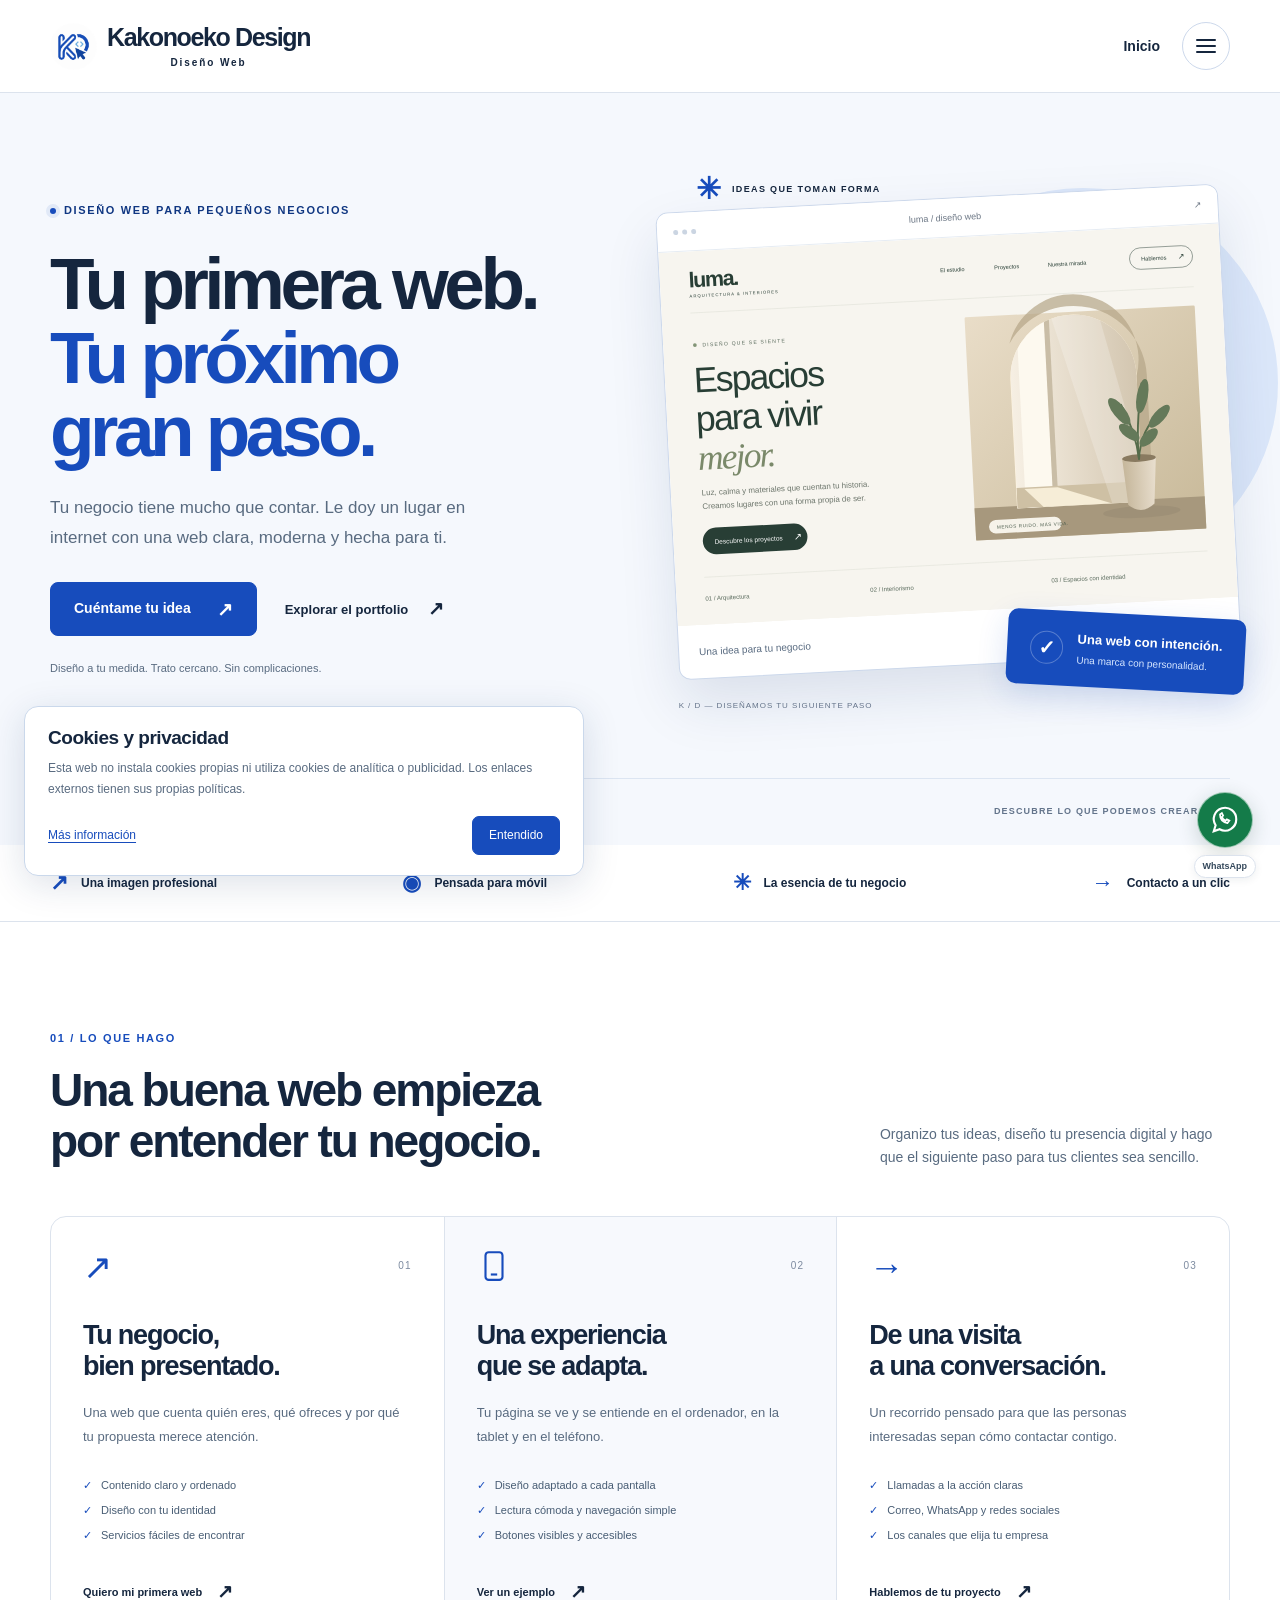
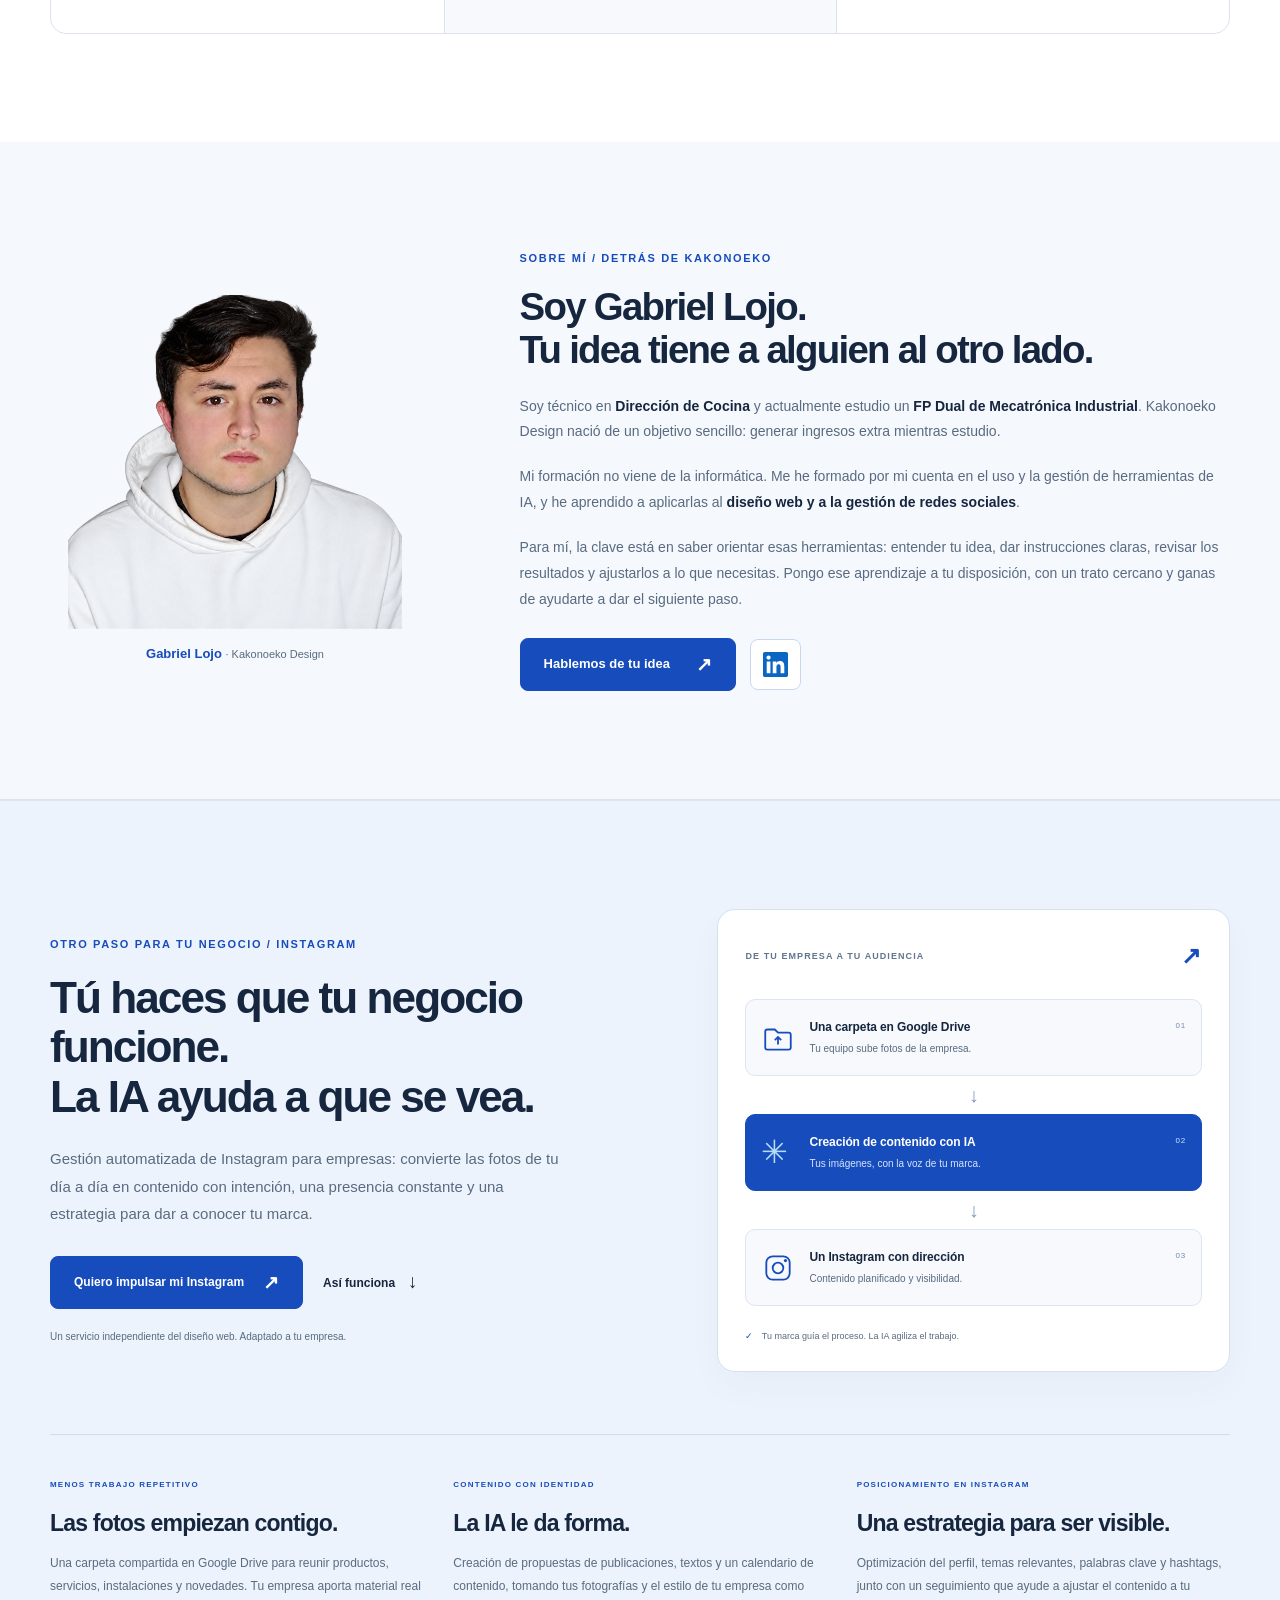
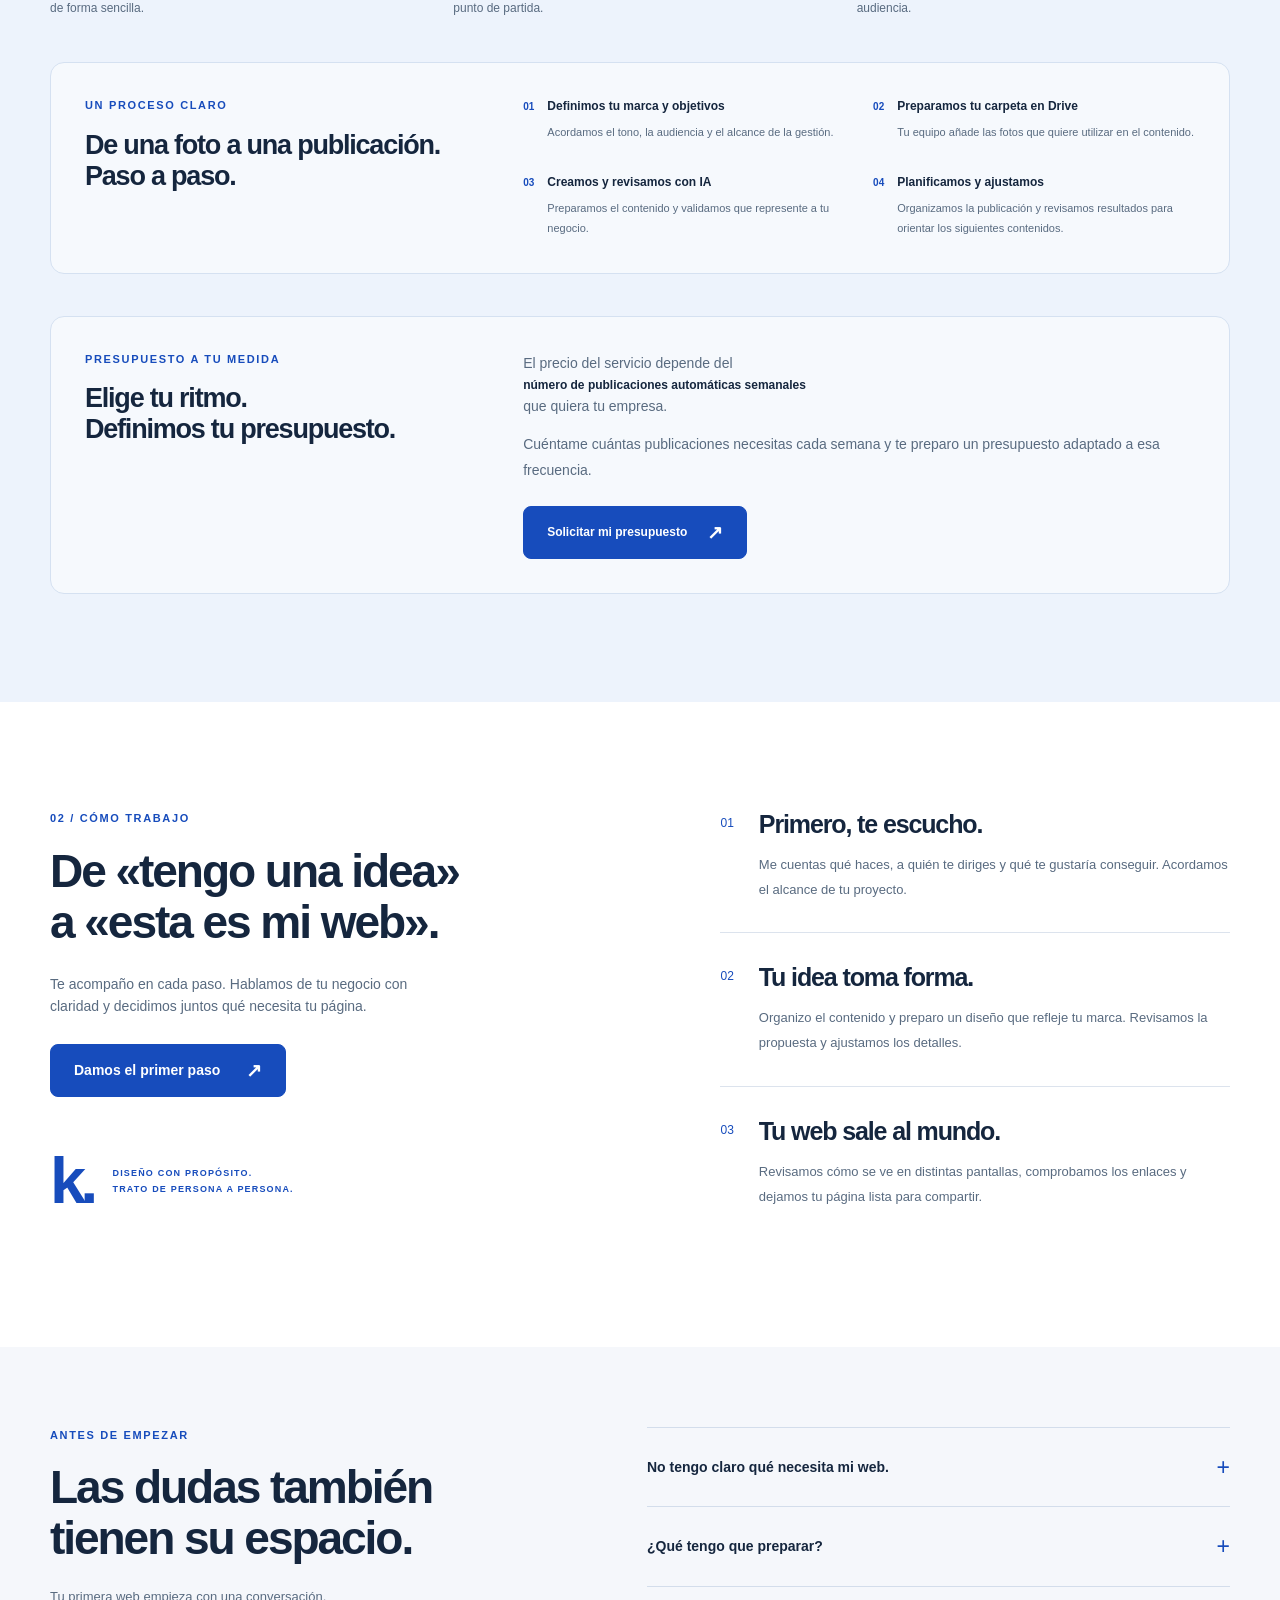
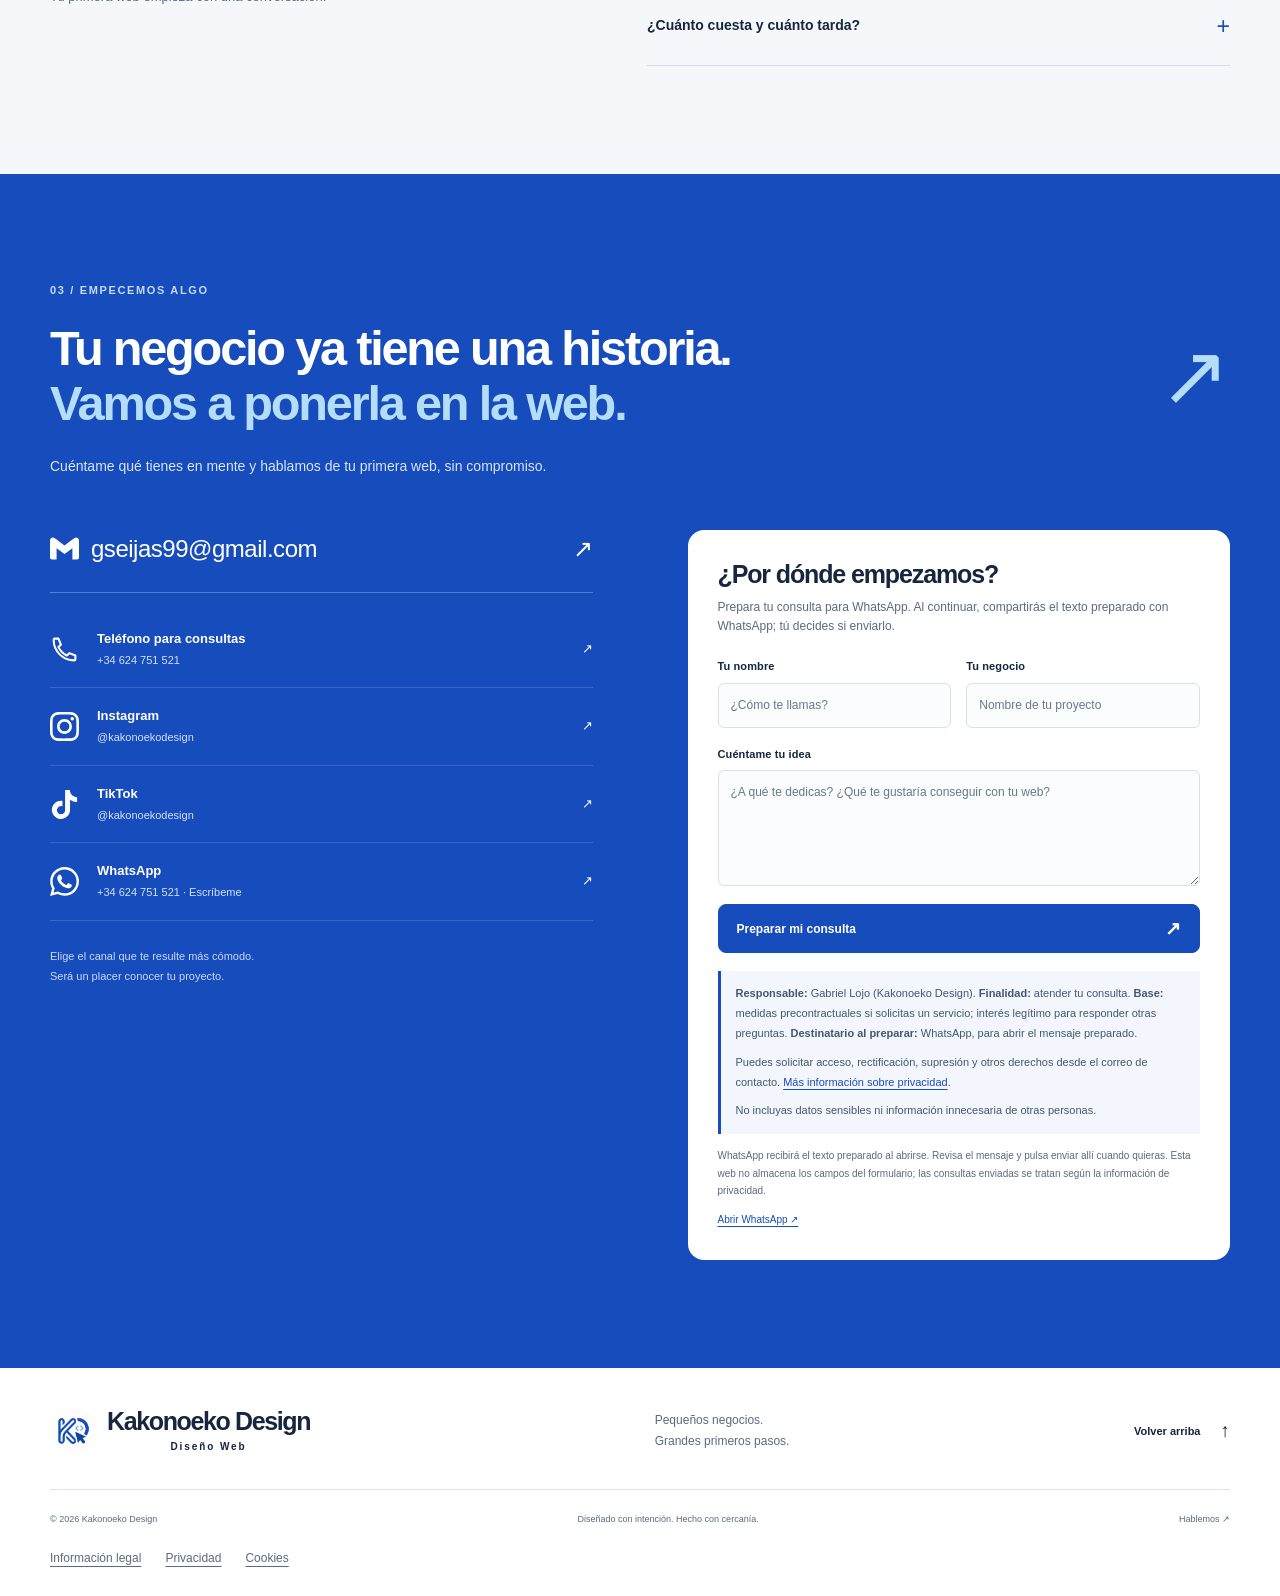
==== commit d227ad5d: "Add visible Home link and animated circular navigation toggle" ====
--- a/index.html
+++ b/index.html
@@ -24,10 +24,10 @@
   <meta name="twitter:image:alt" content="Logo de Kakonoeko Design">
   <link rel="canonical" href="https://kakonoeko.github.io/kakonoeko-design/">
   <link rel="icon" type="image/png" href="assets/logo.png">
-  <link rel="stylesheet" href="styles.css?v=20261013-portfolio">
+  <link rel="stylesheet" href="styles.css?v=20261013-menu">
   <script src="config.js?v=20261012-telefono" defer></script>
-  <script src="legal.js?v=20261013-portfolio" defer></script>
-  <script src="script.js?v=20261013-portfolio" defer></script>
+  <script src="legal.js?v=20261013-menu" defer></script>
+  <script src="script.js?v=20261013-menu" defer></script>
   <title>Kakonoeko Design · Tu primera web, bien hecha</title>
 </head>
 <body>
@@ -35,8 +35,8 @@
   <header class="site-header">
     <div class="wrap nav">
       <a class="brand" href="#inicio" aria-label="Kakonoeko Design, inicio"><span class="brand-symbol"><img src="assets/logo.png" width="1254" height="1254" alt=""></span><span>Kakonoeko Design<span class="brand-sub">Diseño Web</span></span></a>
-      <button class="menu-toggle" type="button" aria-expanded="false" aria-controls="navigation"><span></span><span></span><span class="sr-only">Abrir menú</span></button>
-      <nav id="navigation" aria-label="Navegación principal"><a href="#servicios">Diseño web</a><a href="portfolio.html">Portfolio</a><a href="#sobre-mi">Sobre mí</a><a href="#instagram-empresas">Instagram</a><a href="#proceso">Cómo trabajo</a><a class="button small" href="#contacto">Hablemos <span aria-hidden="true">↗</span></a></nav>
+      <div class="header-actions"><a class="home-link" href="#inicio">Inicio</a><button class="menu-toggle" type="button" aria-expanded="false" aria-controls="navigation"><span class="menu-line" aria-hidden="true"></span><span class="menu-line" aria-hidden="true"></span><span class="menu-line" aria-hidden="true"></span><span class="sr-only">Abrir menú</span></button></div>
+      <nav id="navigation" aria-label="Navegación principal" inert><a href="#servicios">Diseño Web</a><a href="portfolio.html">Portfolio</a><a href="#instagram-empresas">Gestión de Redes</a><a href="#proceso">Cómo trabajo</a><a href="#sobre-mi">Sobre mí</a></nav>
     </div>
   </header>
   <main id="contenido">
--- a/styles.css
+++ b/styles.css
@@ -40,3 +40,14 @@
 .footer-legal{padding:0 0 28px}.legal-links{display:flex;gap:24px;flex-wrap:wrap;font-size:12px;color:var(--muted)}.legal-links a{text-decoration:underline;text-underline-offset:4px}.legal-links a:hover{color:var(--blue)}.form-privacy{font-size:11px;line-height:1.8;background:#f3f6fc;border-left:3px solid var(--blue);padding:13px 15px;margin-top:18px;color:#435770}.form-privacy p+p{margin-top:9px}.form-privacy a{color:var(--blue);text-decoration:underline;text-underline-offset:3px}.cookie-info{position:fixed;left:24px;bottom:24px;width:min(560px,calc(100% - 120px));z-index:30;background:#fff;border:1px solid #cad8eb;border-radius:14px;padding:20px 23px;box-shadow:0 8px 36px #142f5e25}.cookie-info h2{font-size:19px;letter-spacing:-.025em}.cookie-info p{font-size:12px;line-height:1.8;color:var(--muted);margin-top:9px}.cookie-info-actions{display:flex;align-items:center;justify-content:space-between;gap:22px;margin-top:15px}.cookie-info-actions a{font-size:12px;color:var(--blue);text-decoration:underline;text-underline-offset:3px}.cookie-info-actions button{border:1px solid var(--blue);background:var(--blue);color:#fff;font-size:12px;border-radius:7px;padding:9px 16px}body:has(dialog[open]) .cookie-info{display:none}.legal-header{min-height:92px;display:flex;align-items:center;justify-content:space-between;gap:24px}.legal-main{max-width:950px;padding-top:65px;padding-bottom:70px}.legal-main>.eyebrow{color:var(--blue)}.legal-main h1{font-size:clamp(32px,4vw,48px);margin-top:17px;line-height:1.13}.legal-lead{font-size:16px;color:var(--muted);max-width:700px;margin-top:22px;line-height:1.8}.legal-date{font-size:12px;color:var(--muted);margin-top:18px}.legal-main>.legal-links{margin-top:30px;padding:22px 0;border-top:1px solid var(--line);border-bottom:1px solid var(--line)}.legal-copy{padding-top:12px}.legal-copy>section{margin-top:37px;scroll-margin-top:110px}.legal-copy h2{font-size:24px;letter-spacing:-.025em;line-height:1.3;margin-bottom:15px}.legal-copy p,.legal-copy li,.legal-copy dd,.legal-copy dt{font-size:14px;line-height:1.95;color:#435770}.legal-copy p+p{margin-top:13px}.legal-copy a{color:var(--blue);text-decoration:underline;text-underline-offset:3px;overflow-wrap:anywhere}.legal-copy ul{padding-left:22px;margin:15px 0}.legal-copy li+li{margin-top:10px}.legal-copy strong{color:var(--ink);font-weight:650}.legal-facts{display:grid;grid-template-columns:150px 1fr;gap:12px 22px;padding:20px;background:var(--paper);border-radius:12px;margin:20px 0}.legal-facts dt{font-weight:650}.legal-facts dd{margin:0;overflow-wrap:anywhere}.legal-footer{border-top:1px solid var(--line);padding:25px 0}.legal-footer p{font-size:11px;color:var(--muted);margin-top:18px}.legal-footer p a{text-decoration:underline}@media(max-width:600px){.footer-legal .legal-links{gap:18px;font-size:11px}.cookie-info{left:14px;bottom:88px;width:calc(100% - 28px);padding:17px 18px}.cookie-info h2{font-size:18px}.cookie-info p{font-size:12px}.form-privacy{font-size:11px;padding:12px}.legal-header{min-height:75px;gap:12px}.legal-header .brand{font-size:18px;gap:8px}.legal-header .text-link{font-size:10px;gap:8px}.legal-main{padding-top:40px;padding-bottom:45px}.legal-main h1{font-size:32px}.legal-lead{font-size:14px}.legal-copy h2{font-size:22px}.legal-copy p,.legal-copy li,.legal-copy dt,.legal-copy dd{font-size:13px}.legal-main>.legal-links{gap:18px;font-size:12px}.legal-facts{grid-template-columns:1fr;gap:4px;padding:18px}.legal-facts dd+dt{margin-top:13px}}
 
 .portfolio-page .section-heading h1{font-size:clamp(2rem,3.6vw,3.1rem);font-weight:650;margin-top:17px}.nav nav>a[aria-current="page"]{color:var(--blue);text-decoration:underline;text-underline-offset:6px}@media(max-width:600px){.portfolio-page .section-heading h1{font-size:30px;margin-top:13px}}
+
+/* Navegación desplegable en todas las pantallas. */
+.header-actions{display:flex;align-items:center;gap:22px;margin-left:auto;flex-shrink:0}.home-link{font-size:14px;font-weight:600;padding:10px 0}.home-link:hover{color:var(--blue)}
+.site-header .menu-toggle{display:flex;position:relative;align-items:center;justify-content:center;flex-direction:column;gap:0;width:48px;height:48px;flex-shrink:0;border:1px solid #ccd8eb;border-radius:50%;background:#fff;transition:background .25s,border-color .25s,transform .25s}.site-header .menu-toggle:hover{background:#f0f5ff;border-color:var(--blue)}
+.site-header .menu-toggle>.menu-line{position:absolute;top:calc(50% - 1px);left:calc(50% - 10px);width:20px;height:2px;border-radius:2px;background:var(--ink);transform-origin:center;transition:transform .3s cubic-bezier(.4,0,.2,1),opacity .2s,background .25s}.site-header .menu-toggle>.menu-line:first-child{transform:translateY(-6px)}.site-header .menu-toggle>.menu-line:nth-child(2){transform:none}.site-header .menu-toggle>.menu-line:nth-child(3){transform:translateY(6px)}
+.site-header .menu-toggle[aria-expanded="true"]>.menu-line:first-child{transform:rotate(45deg)}.site-header .menu-toggle[aria-expanded="true"]>.menu-line:nth-child(2){transform:scaleX(0);opacity:0}.site-header .menu-toggle[aria-expanded="true"]>.menu-line:nth-child(3){transform:rotate(-45deg)}
+.site-header .nav #navigation{display:grid;grid-template-columns:repeat(5,minmax(0,1fr));position:absolute;top:100%;left:0;right:0;align-items:center;gap:10px;padding:18px max(24px,calc((100vw - 1200px)/2));max-height:calc(100dvh - 92px);overflow-y:auto;background:#fff;border-bottom:1px solid var(--line);box-shadow:0 16px 24px #142f5e14;font-size:14px;opacity:0;visibility:hidden;pointer-events:none;transform:translateY(-8px);transition:opacity .25s,transform .25s,visibility .25s}
+.site-header .nav #navigation.open{opacity:1;visibility:visible;pointer-events:auto;transform:translateY(0)}.site-header .nav #navigation>a{display:block;padding:13px 16px;text-align:center;border-radius:8px;transition:background .2s,color .2s}.site-header .nav #navigation>a:hover{background:#f0f5ff;color:var(--blue)}
+@media(max-width:800px){.site-header .nav #navigation{grid-template-columns:1fr;padding:12px 21px 18px;gap:2px;max-height:calc(100dvh - 78px)}.site-header .nav #navigation>a{text-align:left;padding:13px 16px}.header-actions{gap:17px}}
+@media(max-width:600px){.site-header .nav{gap:12px}.site-header .nav .brand{font-size:18px;gap:8px}.site-header .nav .brand-symbol{width:33px;height:33px}.site-header .nav .brand-sub{font-size:9px}.header-actions{gap:14px}.home-link{font-size:13px}.site-header .menu-toggle{width:44px;height:44px}.site-header .nav #navigation{padding:10px 19px 17px;max-height:calc(100dvh - 75px)}}
+@media(max-width:380px){.site-header .nav{gap:8px}.site-header .nav .brand{font-size:16px;gap:6px}.site-header .nav .brand-symbol{width:28px;height:28px}.site-header .nav .brand-sub{font-size:8px}.header-actions{gap:10px}.home-link{font-size:12px}.site-header .menu-toggle{width:42px;height:42px}}
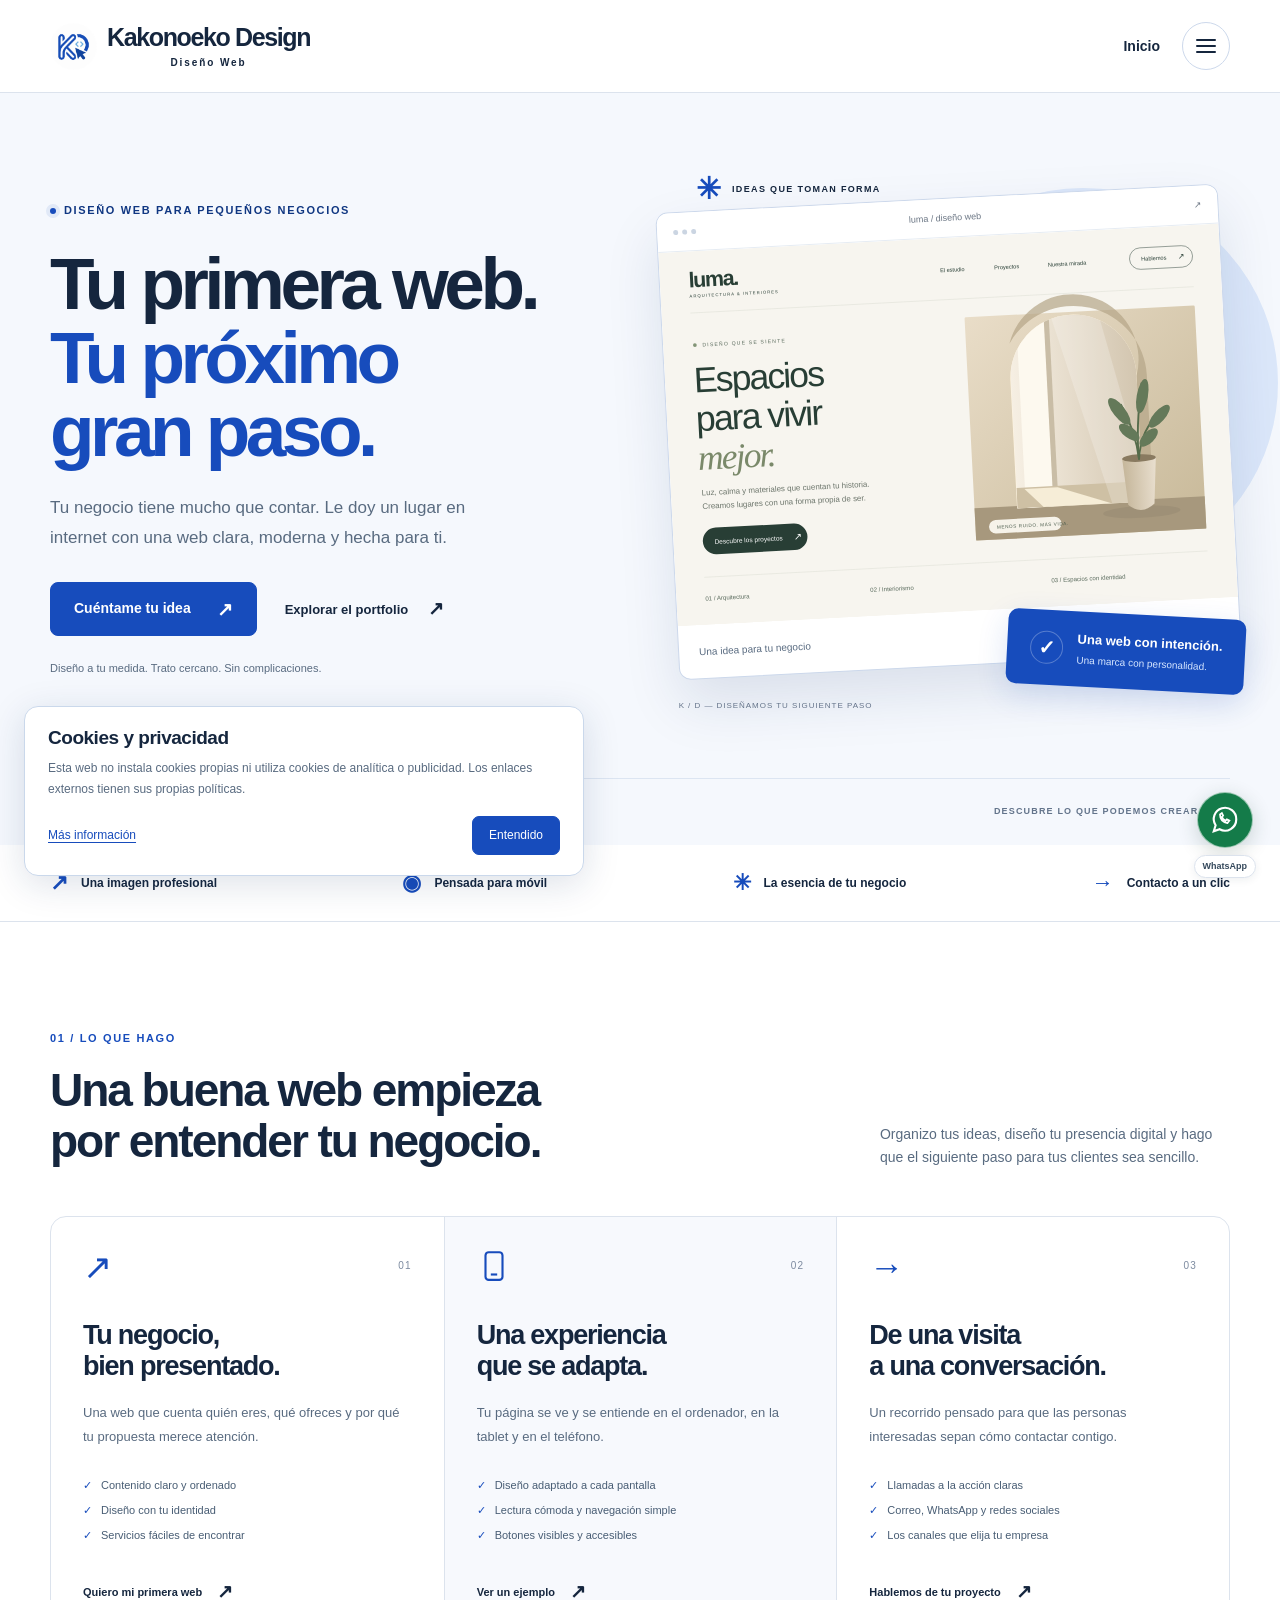
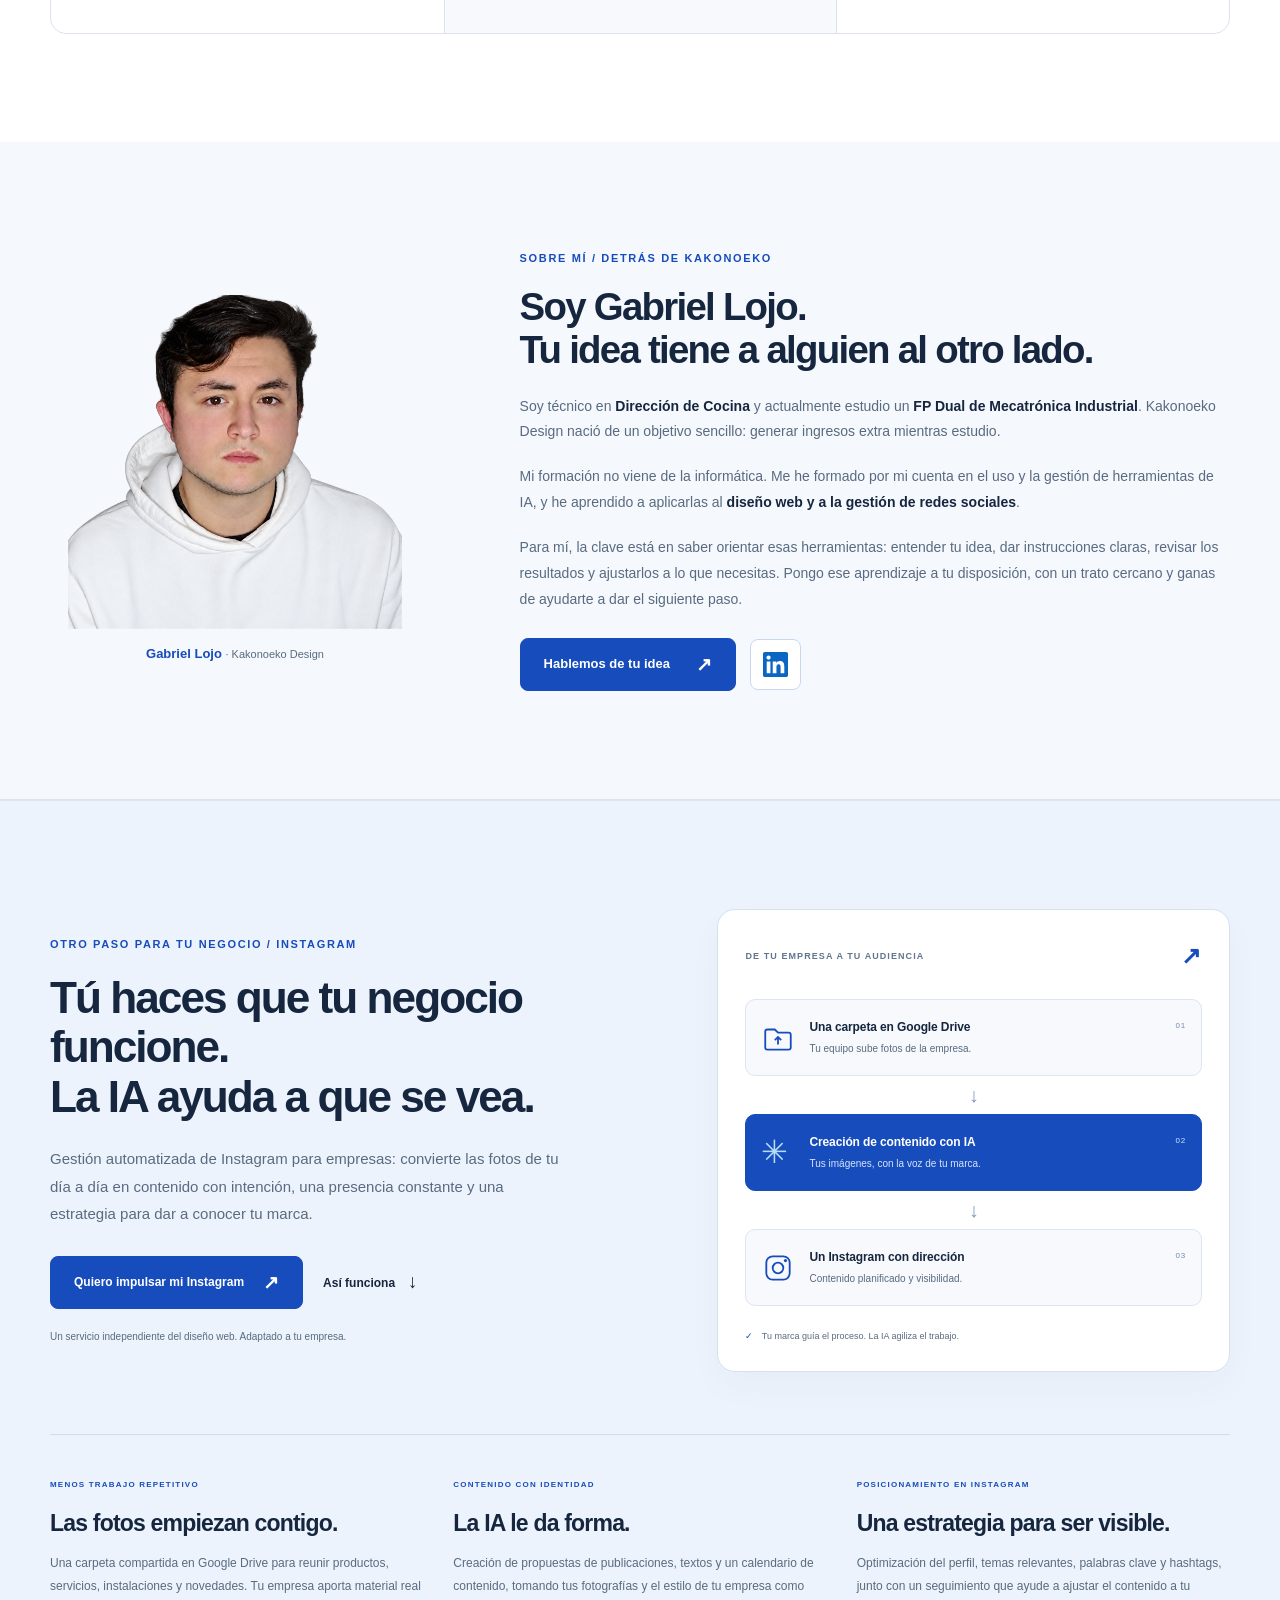
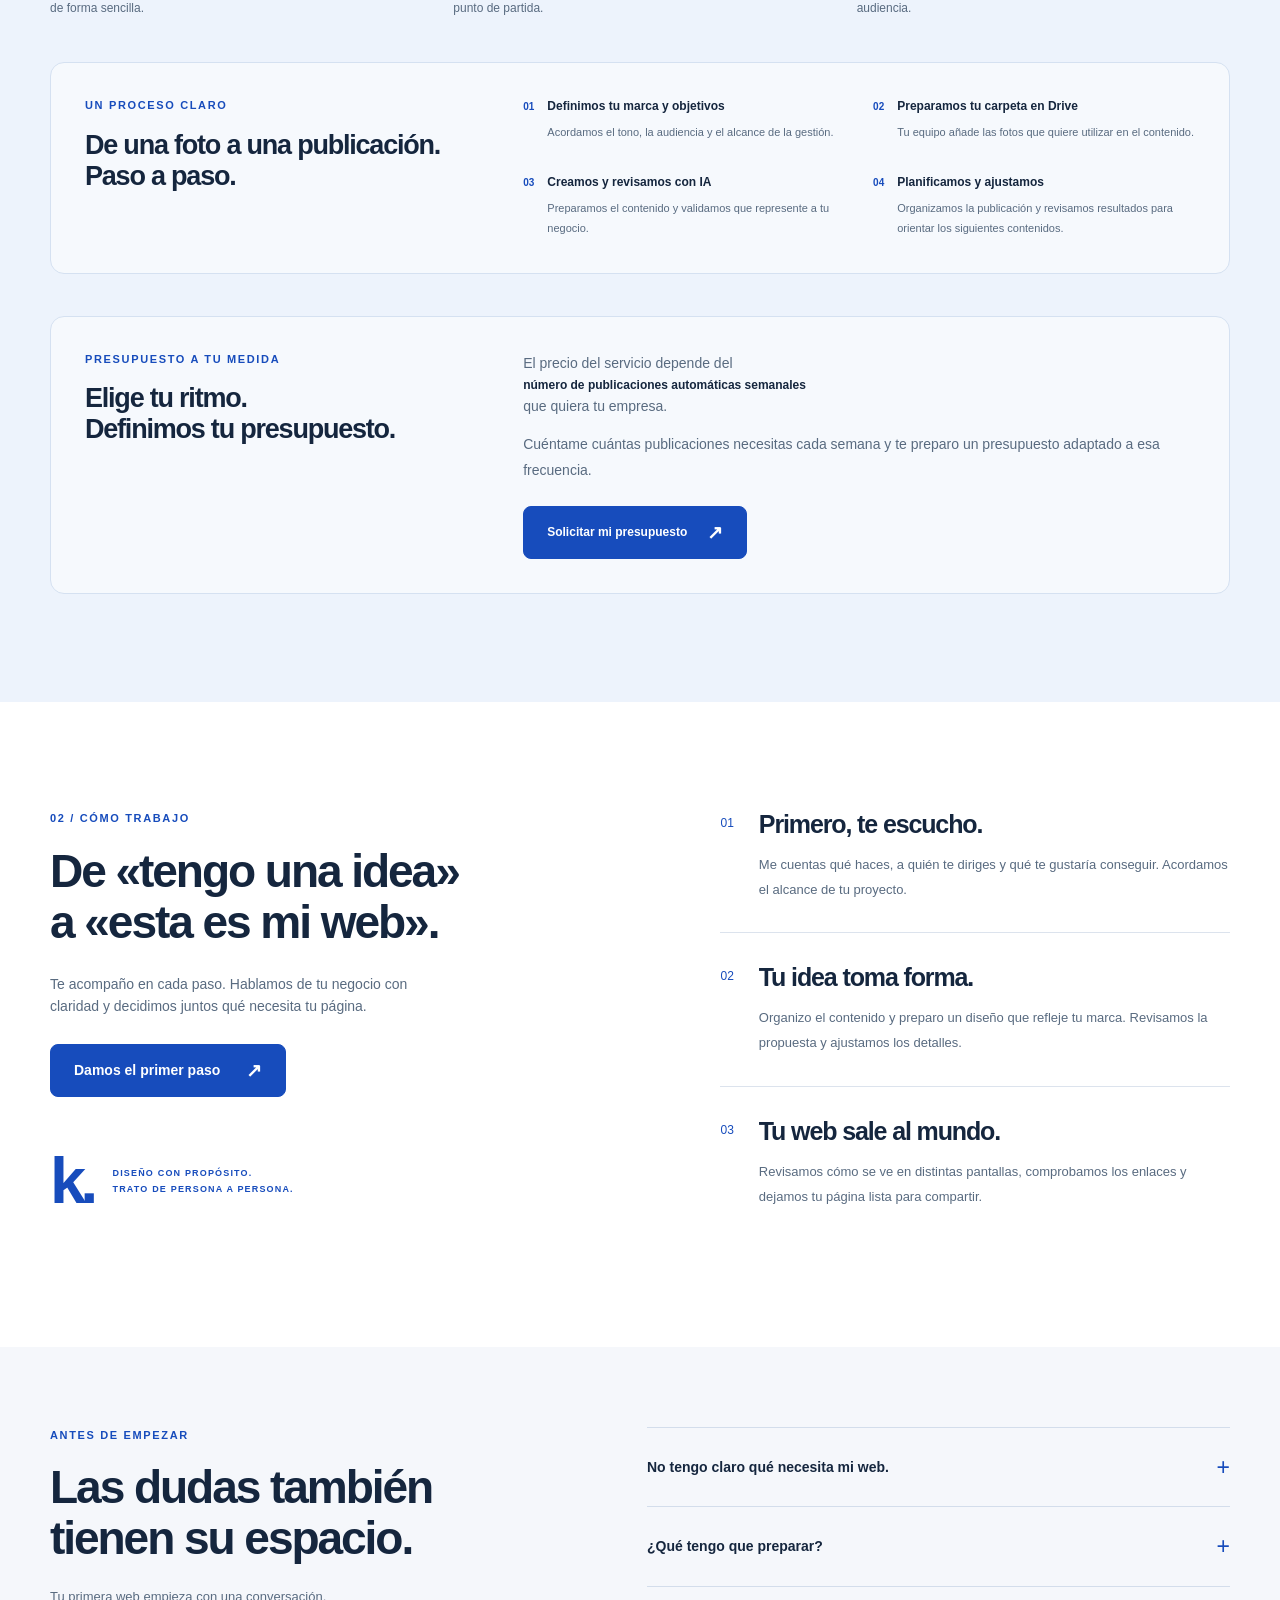
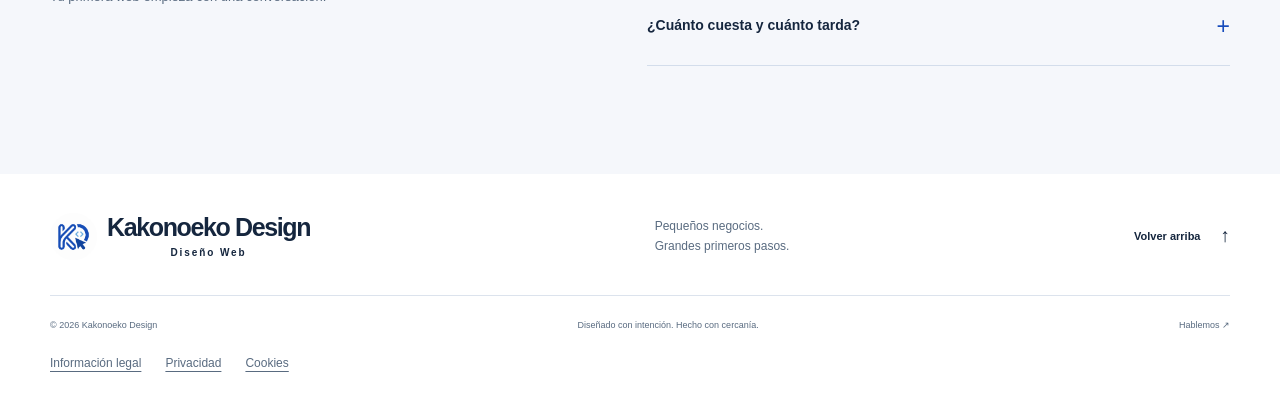
==== commit 19bae9e5: "Move contact details and WhatsApp enquiry form to Contact page" ====
--- a/index.html
+++ b/index.html
@@ -24,10 +24,10 @@
   <meta name="twitter:image:alt" content="Logo de Kakonoeko Design">
   <link rel="canonical" href="https://kakonoeko.github.io/kakonoeko-design/">
   <link rel="icon" type="image/png" href="assets/logo.png">
-  <link rel="stylesheet" href="styles.css?v=20261013-menu">
+  <link rel="stylesheet" href="styles.css?v=20261013-contacto">
   <script src="config.js?v=20261012-telefono" defer></script>
-  <script src="legal.js?v=20261013-menu" defer></script>
-  <script src="script.js?v=20261013-menu" defer></script>
+  <script src="legal.js?v=20261013-contacto" defer></script>
+  <script src="script.js?v=20261013-contacto" defer></script>
   <title>Kakonoeko Design · Tu primera web, bien hecha</title>
 </head>
 <body>
@@ -36,24 +36,24 @@
     <div class="wrap nav">
       <a class="brand" href="#inicio" aria-label="Kakonoeko Design, inicio"><span class="brand-symbol"><img src="assets/logo.png" width="1254" height="1254" alt=""></span><span>Kakonoeko Design<span class="brand-sub">Diseño Web</span></span></a>
       <div class="header-actions"><a class="home-link" href="#inicio">Inicio</a><button class="menu-toggle" type="button" aria-expanded="false" aria-controls="navigation"><span class="menu-line" aria-hidden="true"></span><span class="menu-line" aria-hidden="true"></span><span class="menu-line" aria-hidden="true"></span><span class="sr-only">Abrir menú</span></button></div>
-      <nav id="navigation" aria-label="Navegación principal" inert><a href="#servicios">Diseño Web</a><a href="portfolio.html">Portfolio</a><a href="#instagram-empresas">Gestión de Redes</a><a href="#proceso">Cómo trabajo</a><a href="#sobre-mi">Sobre mí</a></nav>
+      <nav id="navigation" aria-label="Navegación principal" inert><a href="#servicios">Diseño Web</a><a href="portfolio.html">Portfolio</a><a href="#instagram-empresas">Gestión de Redes</a><a href="#proceso">Cómo trabajo</a><a href="#sobre-mi">Sobre mí</a><a href="contacto.html">Contacto</a></nav>
     </div>
   </header>
   <main id="contenido">
     <section class="hero" id="inicio">
       <div class="wrap hero-grid">
-        <div class="hero-copy"><p class="eyebrow"><span class="status-dot"></span> DISEÑO WEB PARA PEQUEÑOS NEGOCIOS</p><h1>Tu primera web.<br> <span>Tu próximo<br> gran paso.</span></h1><p class="hero-lead">Tu negocio tiene mucho que contar. Le doy un lugar en internet con una web clara, moderna y hecha para ti.</p><div class="actions"><a class="button" href="#contacto">Cuéntame tu idea <span aria-hidden="true">↗</span></a><a class="text-link" href="portfolio.html">Explorar el portfolio <span aria-hidden="true">↗</span></a></div><p class="hero-note">Diseño a tu medida. Trato cercano. Sin complicaciones.</p></div>
+        <div class="hero-copy"><p class="eyebrow"><span class="status-dot"></span> DISEÑO WEB PARA PEQUEÑOS NEGOCIOS</p><h1>Tu primera web.<br> <span>Tu próximo<br> gran paso.</span></h1><p class="hero-lead">Tu negocio tiene mucho que contar. Le doy un lugar en internet con una web clara, moderna y hecha para ti.</p><div class="actions"><a class="button" href="contacto.html">Cuéntame tu idea <span aria-hidden="true">↗</span></a><a class="text-link" href="portfolio.html">Explorar el portfolio <span aria-hidden="true">↗</span></a></div><p class="hero-note">Diseño a tu medida. Trato cercano. Sin complicaciones.</p></div>
         <div class="hero-art"><div class="art-label"><span class="little-cross" aria-hidden="true">✳</span> IDEAS QUE TOMAN FORMA</div><div class="art-ring" aria-hidden="true"></div><a href="#servicios" class="hero-browser" aria-label="Descubrir el diseño web para tu negocio"><div class="browser-bar"><span class="browser-dots" aria-hidden="true"><i></i><i></i><i></i></span><span>luma / diseño web</span><span aria-hidden="true">↗</span></div><img src="assets/hero-luma.svg" width="1200" height="800" alt="Diseño web de arquitectura e interiores con el titular Espacios para vivir mejor, tonos naturales y una llamada a descubrir proyectos"><div class="browser-footer"><span>Una idea para tu negocio</span><strong>Diseño a medida <span aria-hidden="true">↗</span></strong></div></a><div class="design-tag"><span class="tag-icon" aria-hidden="true">✓</span><div>Una web con intención.<small>Una marca con personalidad.</small></div></div><div class="art-coordinate" aria-hidden="true">K / D — DISEÑAMOS TU SIGUIENTE PASO</div></div>
       </div>
       <div class="wrap hero-bottom"><span>Tu primera web, bien hecha.</span><a href="#servicios">DESCUBRE LO QUE PODEMOS CREAR <span aria-hidden="true">↓</span></a></div>
     </section>
     <div class="benefit-strip"><div class="wrap"><span><span aria-hidden="true">↗</span> Una imagen profesional</span><span><span aria-hidden="true">◉</span> Pensada para móvil</span><span><span aria-hidden="true">✳</span> La esencia de tu negocio</span><span><span aria-hidden="true">→</span> Contacto a un clic</span></div></div>
     <section class="section services" id="servicios"><div class="wrap"><div class="section-heading"><div><p class="eyebrow">01 / LO QUE HAGO</p><h2>Una buena web empieza<br> por entender tu negocio.</h2></div><p>Organizo tus ideas, diseño tu presencia digital y hago que el siguiente paso para tus clientes sea sencillo.</p></div><div class="service-grid">
-      <article class="service"><div class="service-top"><span class="service-icon" aria-hidden="true">↗</span><span class="micro">01</span></div><h3>Tu negocio,<br> bien presentado.</h3><p>Una web que cuenta quién eres, qué ofreces y por qué tu propuesta merece atención.</p><ul><li>Contenido claro y ordenado</li><li>Diseño con tu identidad</li><li>Servicios fáciles de encontrar</li></ul><a href="#contacto" class="text-link">Quiero mi primera web <span aria-hidden="true">↗</span></a></article>
+      <article class="service"><div class="service-top"><span class="service-icon" aria-hidden="true">↗</span><span class="micro">01</span></div><h3>Tu negocio,<br> bien presentado.</h3><p>Una web que cuenta quién eres, qué ofreces y por qué tu propuesta merece atención.</p><ul><li>Contenido claro y ordenado</li><li>Diseño con tu identidad</li><li>Servicios fáciles de encontrar</li></ul><a href="contacto.html" class="text-link">Quiero mi primera web <span aria-hidden="true">↗</span></a></article>
       <article class="service"><div class="service-top"><svg class="service-icon" viewBox="0 0 32 32" fill="none" aria-hidden="true"><rect x="8" y="3" width="16" height="26" rx="3" stroke="currentColor" stroke-width="2"/><path d="M13 24h6" stroke="currentColor" stroke-width="2"/></svg><span class="micro">02</span></div><h3>Una experiencia<br> que se adapta.</h3><p>Tu página se ve y se entiende en el ordenador, en la tablet y en el teléfono.</p><ul><li>Diseño adaptado a cada pantalla</li><li>Lectura cómoda y navegación simple</li><li>Botones visibles y accesibles</li></ul><a href="portfolio.html" class="text-link">Ver un ejemplo <span aria-hidden="true">↗</span></a></article>
-      <article class="service"><div class="service-top"><span class="service-icon" aria-hidden="true">→</span><span class="micro">03</span></div><h3>De una visita<br> a una conversación.</h3><p>Un recorrido pensado para que las personas interesadas sepan cómo contactar contigo.</p><ul><li>Llamadas a la acción claras</li><li>Correo, WhatsApp y redes sociales</li><li>Los canales que elija tu empresa</li></ul><a href="#contacto" class="text-link">Hablemos de tu proyecto <span aria-hidden="true">↗</span></a></article>
+      <article class="service"><div class="service-top"><span class="service-icon" aria-hidden="true">→</span><span class="micro">03</span></div><h3>De una visita<br> a una conversación.</h3><p>Un recorrido pensado para que las personas interesadas sepan cómo contactar contigo.</p><ul><li>Llamadas a la acción claras</li><li>Correo, WhatsApp y redes sociales</li><li>Los canales que elija tu empresa</li></ul><a href="contacto.html" class="text-link">Hablemos de tu proyecto <span aria-hidden="true">↗</span></a></article>
     </div></div></section>
-    <section class="section about" id="sobre-mi" aria-labelledby="about-title"><div class="wrap about-grid"><figure class="about-portrait"><div class="about-portrait-frame"><img src="assets/gabriel-lojo.png" width="640" height="640" loading="lazy" alt="Gabriel Lojo, creador de Kakonoeko Design, con sudadera blanca"></div><figcaption>Gabriel Lojo <span>· Kakonoeko Design</span></figcaption></figure><div class="about-content"><p class="eyebrow">SOBRE MÍ / DETRÁS DE KAKONOEKO</p><h2 id="about-title">Soy Gabriel Lojo.<br> Tu idea tiene a alguien al otro lado.</h2><div class="about-copy"><p>Soy técnico en <strong>Dirección de Cocina</strong> y actualmente estudio un <strong>FP Dual de Mecatrónica Industrial</strong>. Kakonoeko Design nació de un objetivo sencillo: generar ingresos extra mientras estudio.</p><p>Mi formación no viene de la informática. Me he formado por mi cuenta en el uso y la gestión de herramientas de IA, y he aprendido a aplicarlas al <strong>diseño web y a la gestión de redes sociales</strong>.</p><p>Para mí, la clave está en saber orientar esas herramientas: entender tu idea, dar instrucciones claras, revisar los resultados y ajustarlos a lo que necesitas. Pongo ese aprendizaje a tu disposición, con un trato cercano y ganas de ayudarte a dar el siguiente paso.</p><span class="about-signature">Gabriel Lojo <span>· Kakonoeko Design</span></span></div><div class="about-actions"><a class="button" href="#contacto">Hablemos de tu idea <span aria-hidden="true">↗</span></a><a class="about-linkedin" href="https://www.linkedin.com/in/gabrielseijaslojo/" target="_blank" rel="noopener noreferrer" aria-label="Ver el perfil de Gabriel Lojo en LinkedIn" title="LinkedIn de Gabriel Lojo"><svg viewBox="0 0 24 24" fill="currentColor" aria-hidden="true"><path d="M20.447 20.452h-3.554v-5.569c0-1.328-.027-3.037-1.852-3.037-1.853 0-2.136 1.445-2.136 2.939v5.667H9.351V9h3.414v1.561h.046c.477-.9 1.637-1.85 3.37-1.85 3.601 0 4.267 2.37 4.267 5.455v6.286zM5.337 7.433a2.062 2.062 0 1 1 0-4.124 2.062 2.062 0 0 1 0 4.124zM7.119 20.452H3.555V9h3.564v11.452zM22.225 0H1.771C.792 0 0 .774 0 1.729v20.542C0 23.227.792 24 1.771 24h20.451C23.2 24 24 23.227 24 22.271V1.729C24 .774 23.2 0 22.222 0h.003z"/></svg></a></div></div></div></section>
+    <section class="section about" id="sobre-mi" aria-labelledby="about-title"><div class="wrap about-grid"><figure class="about-portrait"><div class="about-portrait-frame"><img src="assets/gabriel-lojo.png" width="640" height="640" loading="lazy" alt="Gabriel Lojo, creador de Kakonoeko Design, con sudadera blanca"></div><figcaption>Gabriel Lojo <span>· Kakonoeko Design</span></figcaption></figure><div class="about-content"><p class="eyebrow">SOBRE MÍ / DETRÁS DE KAKONOEKO</p><h2 id="about-title">Soy Gabriel Lojo.<br> Tu idea tiene a alguien al otro lado.</h2><div class="about-copy"><p>Soy técnico en <strong>Dirección de Cocina</strong> y actualmente estudio un <strong>FP Dual de Mecatrónica Industrial</strong>. Kakonoeko Design nació de un objetivo sencillo: generar ingresos extra mientras estudio.</p><p>Mi formación no viene de la informática. Me he formado por mi cuenta en el uso y la gestión de herramientas de IA, y he aprendido a aplicarlas al <strong>diseño web y a la gestión de redes sociales</strong>.</p><p>Para mí, la clave está en saber orientar esas herramientas: entender tu idea, dar instrucciones claras, revisar los resultados y ajustarlos a lo que necesitas. Pongo ese aprendizaje a tu disposición, con un trato cercano y ganas de ayudarte a dar el siguiente paso.</p><span class="about-signature">Gabriel Lojo <span>· Kakonoeko Design</span></span></div><div class="about-actions"><a class="button" href="contacto.html">Hablemos de tu idea <span aria-hidden="true">↗</span></a><a class="about-linkedin" href="https://www.linkedin.com/in/gabrielseijaslojo/" target="_blank" rel="noopener noreferrer" aria-label="Ver el perfil de Gabriel Lojo en LinkedIn" title="LinkedIn de Gabriel Lojo"><svg viewBox="0 0 24 24" fill="currentColor" aria-hidden="true"><path d="M20.447 20.452h-3.554v-5.569c0-1.328-.027-3.037-1.852-3.037-1.853 0-2.136 1.445-2.136 2.939v5.667H9.351V9h3.414v1.561h.046c.477-.9 1.637-1.85 3.37-1.85 3.601 0 4.267 2.37 4.267 5.455v6.286zM5.337 7.433a2.062 2.062 0 1 1 0-4.124 2.062 2.062 0 0 1 0 4.124zM7.119 20.452H3.555V9h3.564v11.452zM22.225 0H1.771C.792 0 0 .774 0 1.729v20.542C0 23.227.792 24 1.771 24h20.451C23.2 24 24 23.227 24 22.271V1.729C24 .774 23.2 0 22.222 0h.003z"/></svg></a></div></div></div></section>
     <section class="section instagram-service" id="instagram-empresas" aria-labelledby="instagram-heading">
       <div class="wrap">
         <div class="instagram-intro">
@@ -73,9 +73,8 @@
         <div class="instagram-how instagram-pricing" id="instagram-presupuesto"><div><p class="eyebrow">PRESUPUESTO A TU MEDIDA</p><h3>Elige tu ritmo.<br> Definimos tu presupuesto.</h3></div><div class="instagram-pricing-copy"><p>El precio del servicio depende del <strong>número de publicaciones automáticas semanales</strong> que quiera tu empresa.</p><p>Cuéntame cuántas publicaciones necesitas cada semana y te preparo un presupuesto adaptado a esa frecuencia.</p><div class="actions"><a class="button" data-gmail-link data-gmail-subject="Presupuesto para publicaciones automáticas en Instagram" href="https://mail.google.com/mail/?view=cm&amp;fs=1&amp;to=gseijas99%40gmail.com&amp;su=Presupuesto+para+publicaciones+autom%C3%A1ticas+en+Instagram" target="_blank" rel="noopener noreferrer">Solicitar mi presupuesto <span aria-hidden="true">↗</span></a></div></div></div>
       </div>
     </section>
-    <section class="section process" id="proceso"><div class="wrap process-grid"><div class="process-intro"><p class="eyebrow">02 / CÓMO TRABAJO</p><h2>De «tengo una idea»<br> a «esta es mi web».</h2><p>Te acompaño en cada paso. Hablamos de tu negocio con claridad y decidimos juntos qué necesita tu página.</p><a href="#contacto" class="button">Damos el primer paso <span aria-hidden="true">↗</span></a><div class="process-brand" aria-hidden="true"><span>k.</span><p>DISEÑO CON PROPÓSITO.<br> TRATO DE PERSONA A PERSONA.</p></div></div><ol class="steps"><li><span class="step-number">01</span><div><h3>Primero, te escucho.</h3><p>Me cuentas qué haces, a quién te diriges y qué te gustaría conseguir. Acordamos el alcance de tu proyecto.</p></div></li><li><span class="step-number">02</span><div><h3>Tu idea toma forma.</h3><p>Organizo el contenido y preparo un diseño que refleje tu marca. Revisamos la propuesta y ajustamos los detalles.</p></div></li><li><span class="step-number">03</span><div><h3>Tu web sale al mundo.</h3><p>Revisamos cómo se ve en distintas pantallas, comprobamos los enlaces y dejamos tu página lista para compartir.</p></div></li></ol></div></section>
+    <section class="section process" id="proceso"><div class="wrap process-grid"><div class="process-intro"><p class="eyebrow">02 / CÓMO TRABAJO</p><h2>De «tengo una idea»<br> a «esta es mi web».</h2><p>Te acompaño en cada paso. Hablamos de tu negocio con claridad y decidimos juntos qué necesita tu página.</p><a href="contacto.html" class="button">Damos el primer paso <span aria-hidden="true">↗</span></a><div class="process-brand" aria-hidden="true"><span>k.</span><p>DISEÑO CON PROPÓSITO.<br> TRATO DE PERSONA A PERSONA.</p></div></div><ol class="steps"><li><span class="step-number">01</span><div><h3>Primero, te escucho.</h3><p>Me cuentas qué haces, a quién te diriges y qué te gustaría conseguir. Acordamos el alcance de tu proyecto.</p></div></li><li><span class="step-number">02</span><div><h3>Tu idea toma forma.</h3><p>Organizo el contenido y preparo un diseño que refleje tu marca. Revisamos la propuesta y ajustamos los detalles.</p></div></li><li><span class="step-number">03</span><div><h3>Tu web sale al mundo.</h3><p>Revisamos cómo se ve en distintas pantallas, comprobamos los enlaces y dejamos tu página lista para compartir.</p></div></li></ol></div></section>
     <section class="section faq"><div class="wrap faq-grid"><div><p class="eyebrow">ANTES DE EMPEZAR</p><h2>Las dudas también<br> tienen su espacio.</h2><p>Tu primera web empieza con una conversación.</p></div><div class="faq-list"><details><summary>No tengo claro qué necesita mi web.<span aria-hidden="true">+</span></summary><p>Podemos empezar por lo básico: tu negocio, tus servicios y cómo quieres que te contacten. A partir de ahí definimos una estructura que tenga sentido para ti.</p></details><details><summary>¿Qué tengo que preparar?<span aria-hidden="true">+</span></summary><p>Tu logo, si lo tienes, una descripción de lo que haces, tus servicios y los datos que quieras mostrar. Las fotografías y referencias de estilo también ayudan.</p></details><details><summary>¿Cuánto cuesta y cuánto tarda?<span aria-hidden="true">+</span></summary><p>Depende del número de páginas, el contenido y las funciones que necesites. Cuéntame tu idea y podremos concretar el alcance, el presupuesto y los plazos.</p></details></div></div></section>
-    <section class="section contact" id="contacto"><div class="wrap"><p class="eyebrow">03 / EMPECEMOS ALGO</p><div class="contact-heading"><h2>Tu negocio ya tiene una historia.<br> <span>Vamos a ponerla en la web.</span></h2><span class="contact-arrow" aria-hidden="true">↗</span></div><p class="contact-lead">Cuéntame qué tienes en mente y hablamos de tu primera web, sin compromiso.</p><div class="contact-layout"><div><a class="email-link" data-email-link data-gmail-link href="https://mail.google.com/mail/?view=cm&amp;fs=1&amp;to=gseijas99%40gmail.com" target="_blank" rel="noopener noreferrer"><svg class="social-icon" viewBox="0 0 24 24" fill="currentColor" aria-hidden="true"><path d="M24 5.457v13.909c0 .904-.732 1.636-1.636 1.636h-3.819V11.73L12 16.64l-6.545-4.91v9.273H1.636A1.636 1.636 0 0 1 0 19.366V5.457c0-2.023 2.309-3.178 3.927-1.964L5.455 4.64 12 9.548l6.545-4.91 1.528-1.145C21.69 2.28 24 3.434 24 5.457z"/></svg><span data-email-address>gseijas99@gmail.com</span><span aria-hidden="true">↗</span></a><div class="social-list"><a data-phone-link href="tel:+34624751521"><svg class="social-icon" viewBox="0 0 24 24" fill="none" aria-hidden="true"><path d="M7 3H4a1 1 0 0 0-1 1c0 9.4 7.6 17 17 17a1 1 0 0 0 1-1v-3l-5-2-2 2a15 15 0 0 1-7-7l2-2-2-5Z" stroke="currentColor" stroke-width="1.7" stroke-linejoin="round"/></svg><span>Teléfono para consultas<small data-phone-display>+34 624 751 521</small></span><span aria-hidden="true">↗</span></a><a data-instagram-link href="https://www.instagram.com/kakonoekodesign/" target="_blank" rel="noopener noreferrer"><svg class="social-icon" viewBox="0 0 24 24" fill="currentColor" aria-hidden="true"><path d="M7.0301.084c-1.2768.0602-2.1487.264-2.911.5634-.7888.3075-1.4575.72-2.1228 1.3877-.6652.6677-1.075 1.3368-1.3802 2.127-.2954.7638-.4956 1.6365-.552 2.914-.0564 1.2775-.0689 1.6882-.0626 4.947.0062 3.2586.0206 3.6671.0825 4.9473.061 1.2765.264 2.1482.5635 2.9107.308.7889.72 1.4573 1.388 2.1228.6679.6655 1.3365 1.0743 2.1285 1.38.7632.295 1.6361.4961 2.9134.552 1.2773.056 1.6884.069 4.9462.0627 3.2578-.0062 3.668-.0207 4.9478-.0814 1.28-.0607 2.147-.2652 2.9098-.5633.7889-.3086 1.4578-.72 2.1228-1.3881.665-.6682 1.0745-1.3378 1.3795-2.1284.2957-.7632.4966-1.636.552-2.9124.056-1.2809.0692-1.6898.063-4.948-.0063-3.2583-.021-3.6668-.0817-4.9465-.0607-1.2797-.264-2.1487-.5633-2.9117-.3084-.7889-.72-1.4568-1.3876-2.1228C21.2982 1.33 20.628.9208 19.8378.6165 19.074.321 18.2017.1197 16.9244.0645 15.6471.0093 15.236-.005 11.977.0014 8.718.0076 8.31.0215 7.0301.0839m.1402 21.6932c-1.17-.0509-1.8053-.2453-2.2287-.408-.5606-.216-.96-.4771-1.3819-.895-.422-.4178-.6811-.8186-.9-1.378-.1644-.4234-.3624-1.058-.4171-2.228-.0595-1.2645-.072-1.6442-.079-4.848-.007-3.2037.0053-3.583.0607-4.848.05-1.169.2456-1.805.408-2.2282.216-.5613.4762-.96.895-1.3816.4188-.4217.8184-.6814 1.3783-.9003.423-.1651 1.0575-.3614 2.227-.4171 1.2655-.06 1.6447-.072 4.848-.079 3.2033-.007 3.5835.005 4.8495.0608 1.169.0508 1.8053.2445 2.228.408.5608.216.96.4754 1.3816.895.4217.4194.6816.8176.9005 1.3787.1653.4217.3617 1.056.4169 2.2263.0602 1.2655.0739 1.645.0796 4.848.0058 3.203-.0055 3.5834-.061 4.848-.051 1.17-.245 1.8055-.408 2.2294-.216.5604-.4763.96-.8954 1.3814-.419.4215-.8181.6811-1.3783.9-.4224.1649-1.0577.3617-2.2262.4174-1.2656.0595-1.6448.072-4.8493.079-3.2045.007-3.5825-.006-4.848-.0608M16.953 5.5864A1.44 1.44 0 1 0 18.39 4.144a1.44 1.44 0 0 0-1.437 1.4424M5.8385 12.012c.0067 3.4032 2.7706 6.1557 6.173 6.1493 3.4026-.0065 6.157-2.7701 6.1506-6.1733-.0065-3.4032-2.771-6.1565-6.174-6.1498-3.403.0067-6.156 2.771-6.1496 6.1738M8 12.0077a4 4 0 1 1 4.008 3.9921A3.9996 3.9996 0 0 1 8 12.0077"/></svg><span>Instagram<small>@kakonoekodesign</small></span><span aria-hidden="true">↗</span></a><a data-tiktok-link href="https://www.tiktok.com/@kakonoekodesign" target="_blank" rel="noopener noreferrer"><svg class="social-icon" viewBox="0 0 24 24" fill="currentColor" aria-hidden="true"><path d="M12.525.02c1.31-.02 2.61-.01 3.91-.02.08 1.53.63 3.09 1.75 4.17 1.12 1.11 2.7 1.62 4.24 1.79v4.03c-1.44-.05-2.89-.35-4.2-.97-.57-.26-1.1-.59-1.62-.93-.01 2.92.01 5.84-.02 8.75-.08 1.4-.54 2.79-1.35 3.94-1.31 1.92-3.58 3.17-5.91 3.21-1.43.08-2.86-.31-4.08-1.03-2.02-1.19-3.44-3.37-3.65-5.71-.02-.5-.03-1-.01-1.49.18-1.9 1.12-3.72 2.58-4.96 1.66-1.44 3.98-2.13 6.15-1.72.02 1.48-.04 2.96-.04 4.44-.99-.32-2.15-.23-3.02.37-.63.41-1.11 1.04-1.36 1.75-.21.51-.15 1.07-.14 1.61.24 1.64 1.82 3.02 3.5 2.87 1.12-.01 2.19-.66 2.77-1.61.19-.33.4-.67.41-1.06.1-1.79.06-3.57.07-5.36.01-4.03-.01-8.05.02-12.07z"/></svg><span>TikTok<small>@kakonoekodesign</small></span><span aria-hidden="true">↗</span></a><a class="whatsapp-link" id="whatsapp-info" data-whatsapp-link href="https://wa.me/34624751521?text=Hola%2C+me+gustar%C3%ADa+hacer+una+consulta+sobre+dise%C3%B1o+web+o+gesti%C3%B3n+de+Instagram." target="_blank" rel="noopener noreferrer"><svg class="social-icon" viewBox="0 0 24 24" fill="currentColor" aria-hidden="true"><path d="M17.472 14.382c-.297-.149-1.758-.867-2.03-.967-.273-.099-.471-.148-.67.15-.197.297-.767.966-.94 1.164-.173.199-.347.223-.644.075-.297-.15-1.255-.463-2.39-1.475-.883-.788-1.48-1.761-1.653-2.059-.173-.297-.018-.458.13-.606.134-.133.298-.347.446-.52.149-.174.198-.298.298-.497.099-.198.05-.371-.025-.52-.075-.149-.669-1.612-.916-2.207-.242-.579-.487-.5-.669-.51-.173-.008-.371-.01-.57-.01-.198 0-.52.074-.792.372-.272.297-1.04 1.016-1.04 2.479 0 1.462 1.065 2.875 1.213 3.074.149.198 2.096 3.2 5.077 4.487.709.306 1.262.489 1.694.625.712.227 1.36.195 1.871.118.571-.085 1.758-.719 2.006-1.413.248-.694.248-1.289.173-1.413-.074-.124-.272-.198-.57-.347m-5.421 7.403h-.004a9.87 9.87 0 01-5.031-1.378l-.361-.214-3.741.982.998-3.648-.235-.374a9.86 9.86 0 01-1.51-5.26c.001-5.45 4.436-9.884 9.888-9.884 2.64 0 5.122 1.03 6.988 2.898a9.825 9.825 0 012.893 6.994c-.003 5.45-4.437 9.884-9.885 9.884m8.413-18.297A11.815 11.815 0 0012.05 0C5.495 0 .16 5.335.157 11.892c0 2.096.547 4.142 1.588 5.945L.057 24l6.305-1.654a11.882 11.882 0 005.683 1.448h.005c6.554 0 11.89-5.335 11.893-11.893a11.821 11.821 0 00-3.48-8.413Z"/></svg><span>WhatsApp<small data-whatsapp-status>+34 624 751 521 · Escríbeme</small></span><span data-whatsapp-badge aria-hidden="true">↗</span></a></div><p class="contact-caption">Elige el canal que te resulte más cómodo.<br> Será un placer conocer tu proyecto.</p></div><form id="brief-form" method="post" action="#" aria-describedby="brief-privacy"><h3>¿Por dónde empezamos?</h3><p class="form-intro">Prepara tu consulta para WhatsApp. Al continuar, compartirás el texto preparado con WhatsApp; tú decides si enviarlo.</p><div class="field-row"><label>Tu nombre<input name="name" required maxlength="100" autocomplete="name" placeholder="¿Cómo te llamas?"></label><label>Tu negocio<input name="business" maxlength="150" autocomplete="organization" placeholder="Nombre de tu proyecto"></label></div><label>Cuéntame tu idea<textarea name="message" required maxlength="2500" rows="4" placeholder="¿A qué te dedicas? ¿Qué te gustaría conseguir con tu web?"></textarea></label><button class="button" type="submit">Preparar mi consulta <span aria-hidden="true">↗</span></button><div class="form-privacy" id="brief-privacy"><p><strong>Responsable:</strong> Gabriel Lojo (Kakonoeko Design). <strong>Finalidad:</strong> atender tu consulta. <strong>Base:</strong> medidas precontractuales si solicitas un servicio; interés legítimo para responder otras preguntas. <strong>Destinatario al preparar:</strong> WhatsApp, para abrir el mensaje preparado.</p><p>Puedes solicitar acceso, rectificación, supresión y otros derechos desde el correo de contacto. <a href="privacidad.html">Más información sobre privacidad</a>.</p><p>No incluyas datos sensibles ni información innecesaria de otras personas.</p></div><p class="form-note">WhatsApp recibirá el texto preparado al abrirse. Revisa el mensaje y pulsa enviar allí cuando quieras. Esta web no almacena los campos del formulario; las consultas enviadas se tratan según la información de privacidad.</p><p id="form-status" role="status"></p><a class="consultation-fallback" href="https://wa.me/34624751521" target="_blank" rel="noopener noreferrer">Abrir WhatsApp ↗</a></form></div></div></section>
   </main>
   <footer><div class="wrap footer-top"><a class="brand" href="#inicio"><span class="brand-symbol"><img src="assets/logo.png" width="1254" height="1254" loading="lazy" alt=""></span><span>Kakonoeko Design<span class="brand-sub">Diseño Web</span></span></a><p>Pequeños negocios.<br> Grandes primeros pasos.</p><a class="text-link" href="#inicio">Volver arriba <span aria-hidden="true">↑</span></a></div><div class="wrap footer-bottom"><span>© <span id="year">2026</span> Kakonoeko Design</span><span>Diseñado con intención. Hecho con cercanía.</span><a data-gmail-link href="https://mail.google.com/mail/?view=cm&amp;fs=1&amp;to=gseijas99%40gmail.com" target="_blank" rel="noopener noreferrer">Hablemos ↗</a></div><div class="wrap footer-legal"><nav class="legal-links" aria-label="Información legal"><a href="informacion-legal.html">Información legal</a><a href="privacidad.html">Privacidad</a><a href="cookies.html">Cookies</a></nav></div></footer>
   <div class="floating-whatsapp" data-whatsapp-widget><a class="floating-whatsapp-button" href="https://wa.me/34624751521?text=Hola%2C+me+gustar%C3%ADa+hacer+una+consulta+sobre+dise%C3%B1o+web+o+gesti%C3%B3n+de+Instagram." target="_blank" rel="noopener noreferrer" aria-label="Contactar por WhatsApp" title="Hablemos por WhatsApp"><svg viewBox="0 0 24 24" fill="none" aria-hidden="true"><path d="M21 11.5a9 9 0 0 1-13.3 7.9L3 21l1.5-4.8A9 9 0 1 1 21 11.5Z" stroke="currentColor" stroke-width="1.7"/><path d="M8 7.5c0 4 2 6 6 7l1.5-2-2-1-1 1c-1.5-.5-2.5-1.5-3-3l1-1-1-2-1.5 1Z" stroke="currentColor" stroke-width="1.4"/></svg></a><span class="floating-whatsapp-note">WhatsApp</span></div>
--- a/styles.css
+++ b/styles.css
@@ -51,3 +51,5 @@
 @media(max-width:800px){.site-header .nav #navigation{grid-template-columns:1fr;padding:12px 21px 18px;gap:2px;max-height:calc(100dvh - 78px)}.site-header .nav #navigation>a{text-align:left;padding:13px 16px}.header-actions{gap:17px}}
 @media(max-width:600px){.site-header .nav{gap:12px}.site-header .nav .brand{font-size:18px;gap:8px}.site-header .nav .brand-symbol{width:33px;height:33px}.site-header .nav .brand-sub{font-size:9px}.header-actions{gap:14px}.home-link{font-size:13px}.site-header .menu-toggle{width:44px;height:44px}.site-header .nav #navigation{padding:10px 19px 17px;max-height:calc(100dvh - 75px)}}
 @media(max-width:380px){.site-header .nav{gap:8px}.site-header .nav .brand{font-size:16px;gap:6px}.site-header .nav .brand-symbol{width:28px;height:28px}.site-header .nav .brand-sub{font-size:8px}.header-actions{gap:10px}.home-link{font-size:12px}.site-header .menu-toggle{width:42px;height:42px}}
+
+.site-header .nav #navigation{grid-template-columns:repeat(6,minmax(0,1fr))}.contact-page .contact-heading h1{font-size:clamp(2rem,3.8vw,3.2rem);font-weight:550}.contact-page .contact-heading h1 span{color:#b4ddf8}@media(max-width:800px){.site-header .nav #navigation{grid-template-columns:1fr}}@media(max-width:600px){.contact-page .contact-heading h1{font-size:32px;line-height:1.14}.contact-page .contact-heading h1 br{display:none}.contact-page .contact-heading h1 span{display:block;margin-top:6px}}
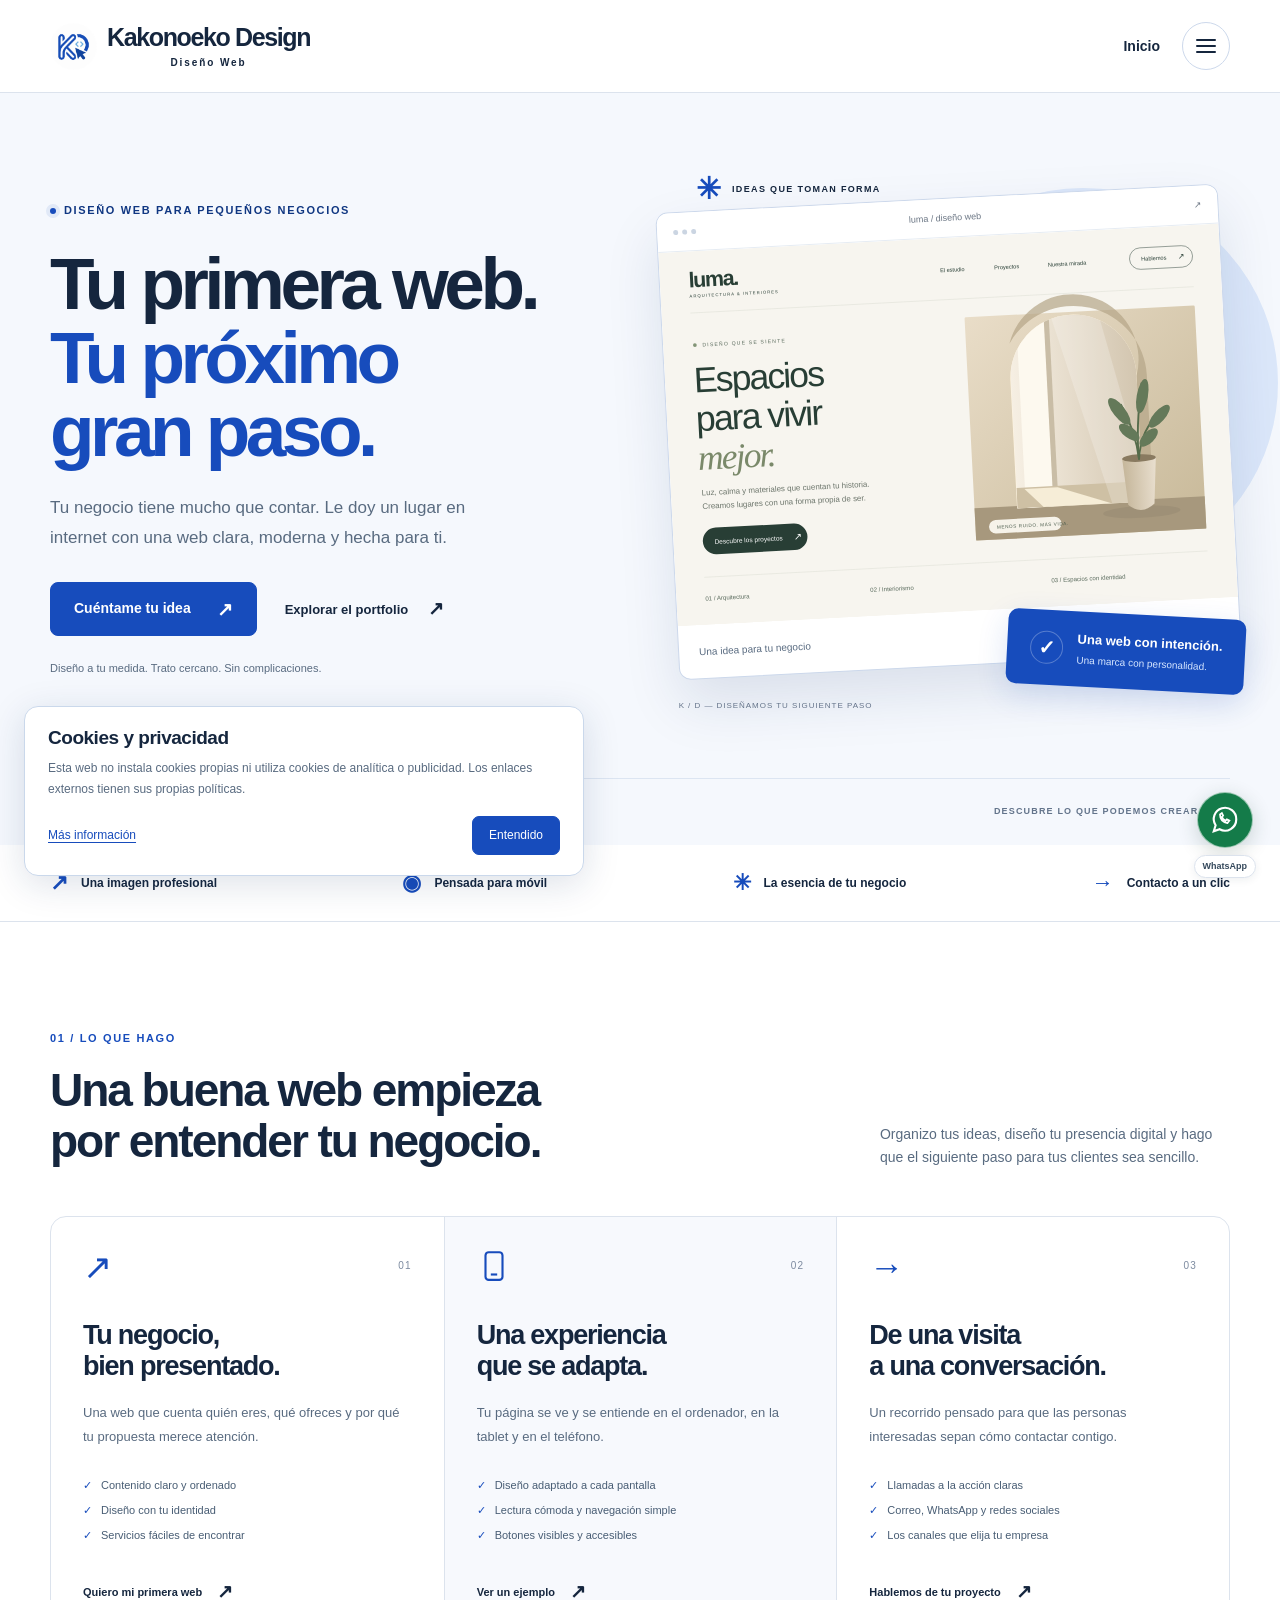
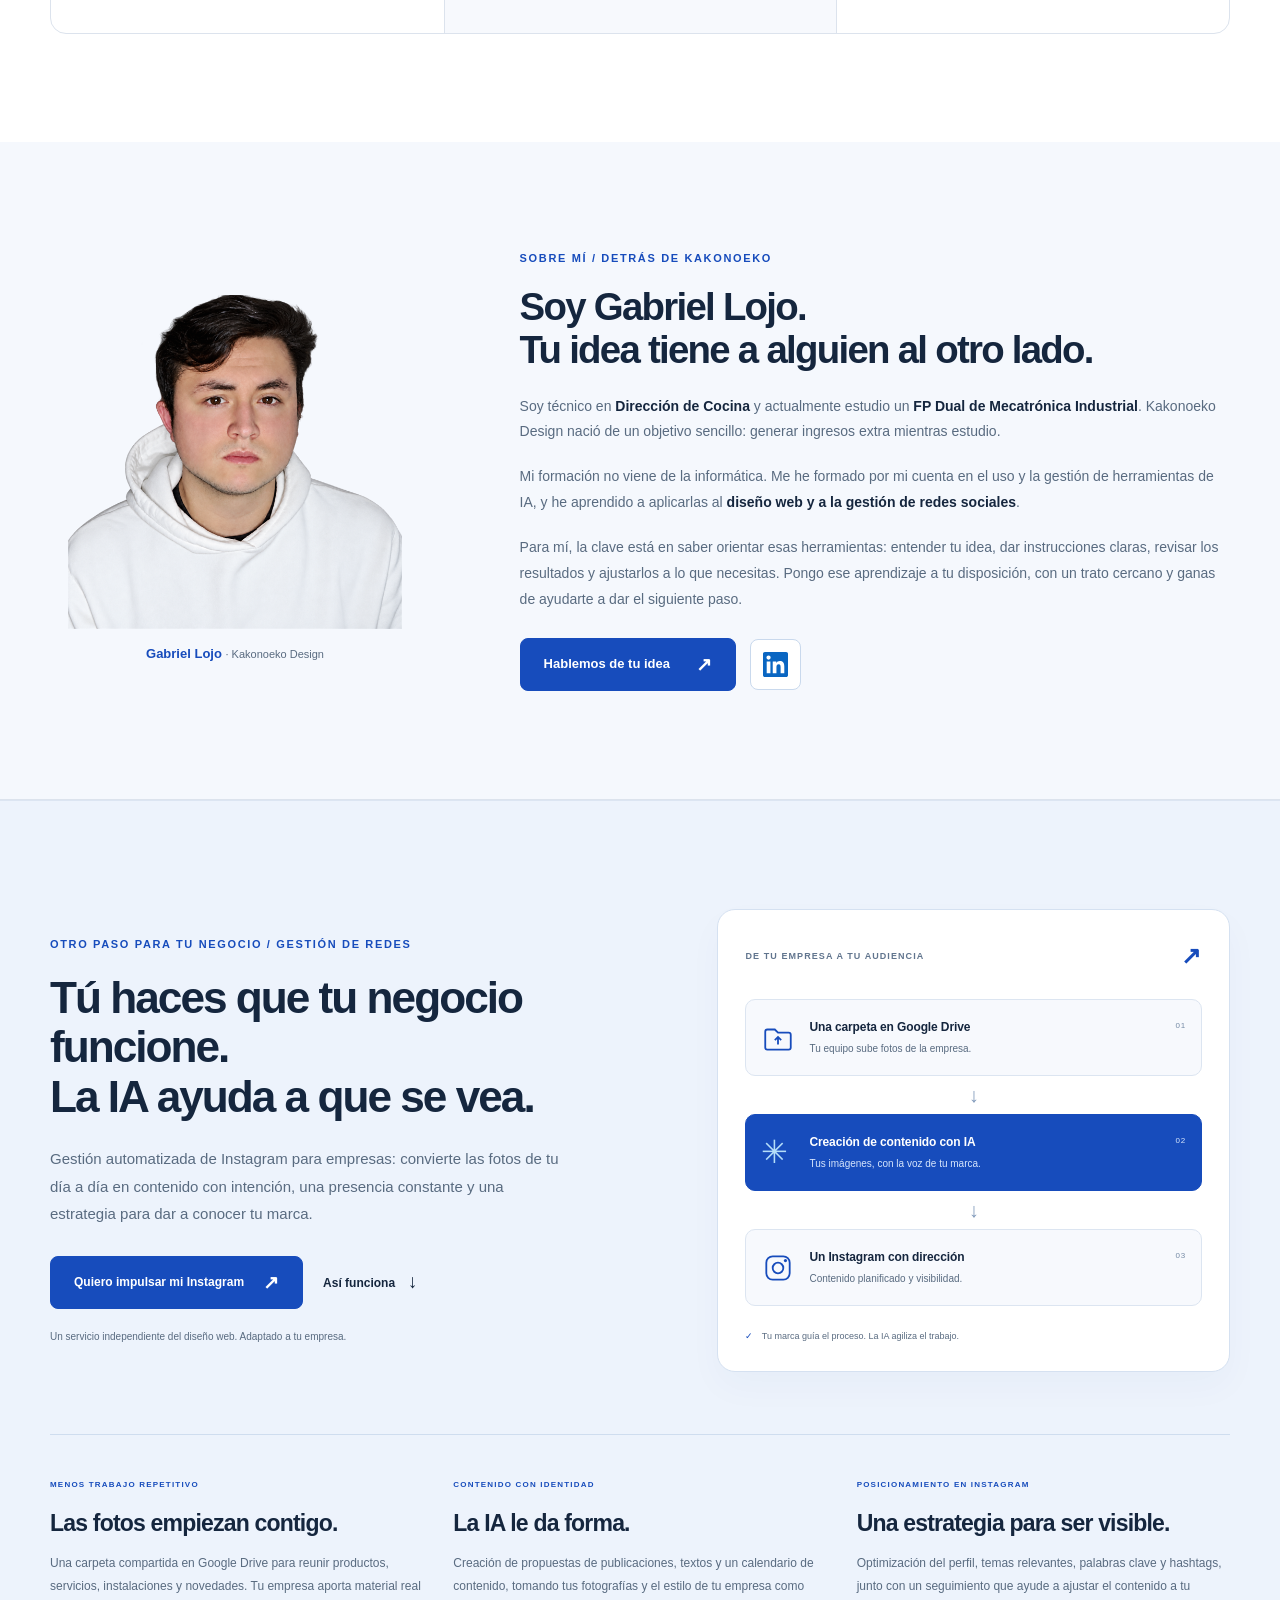
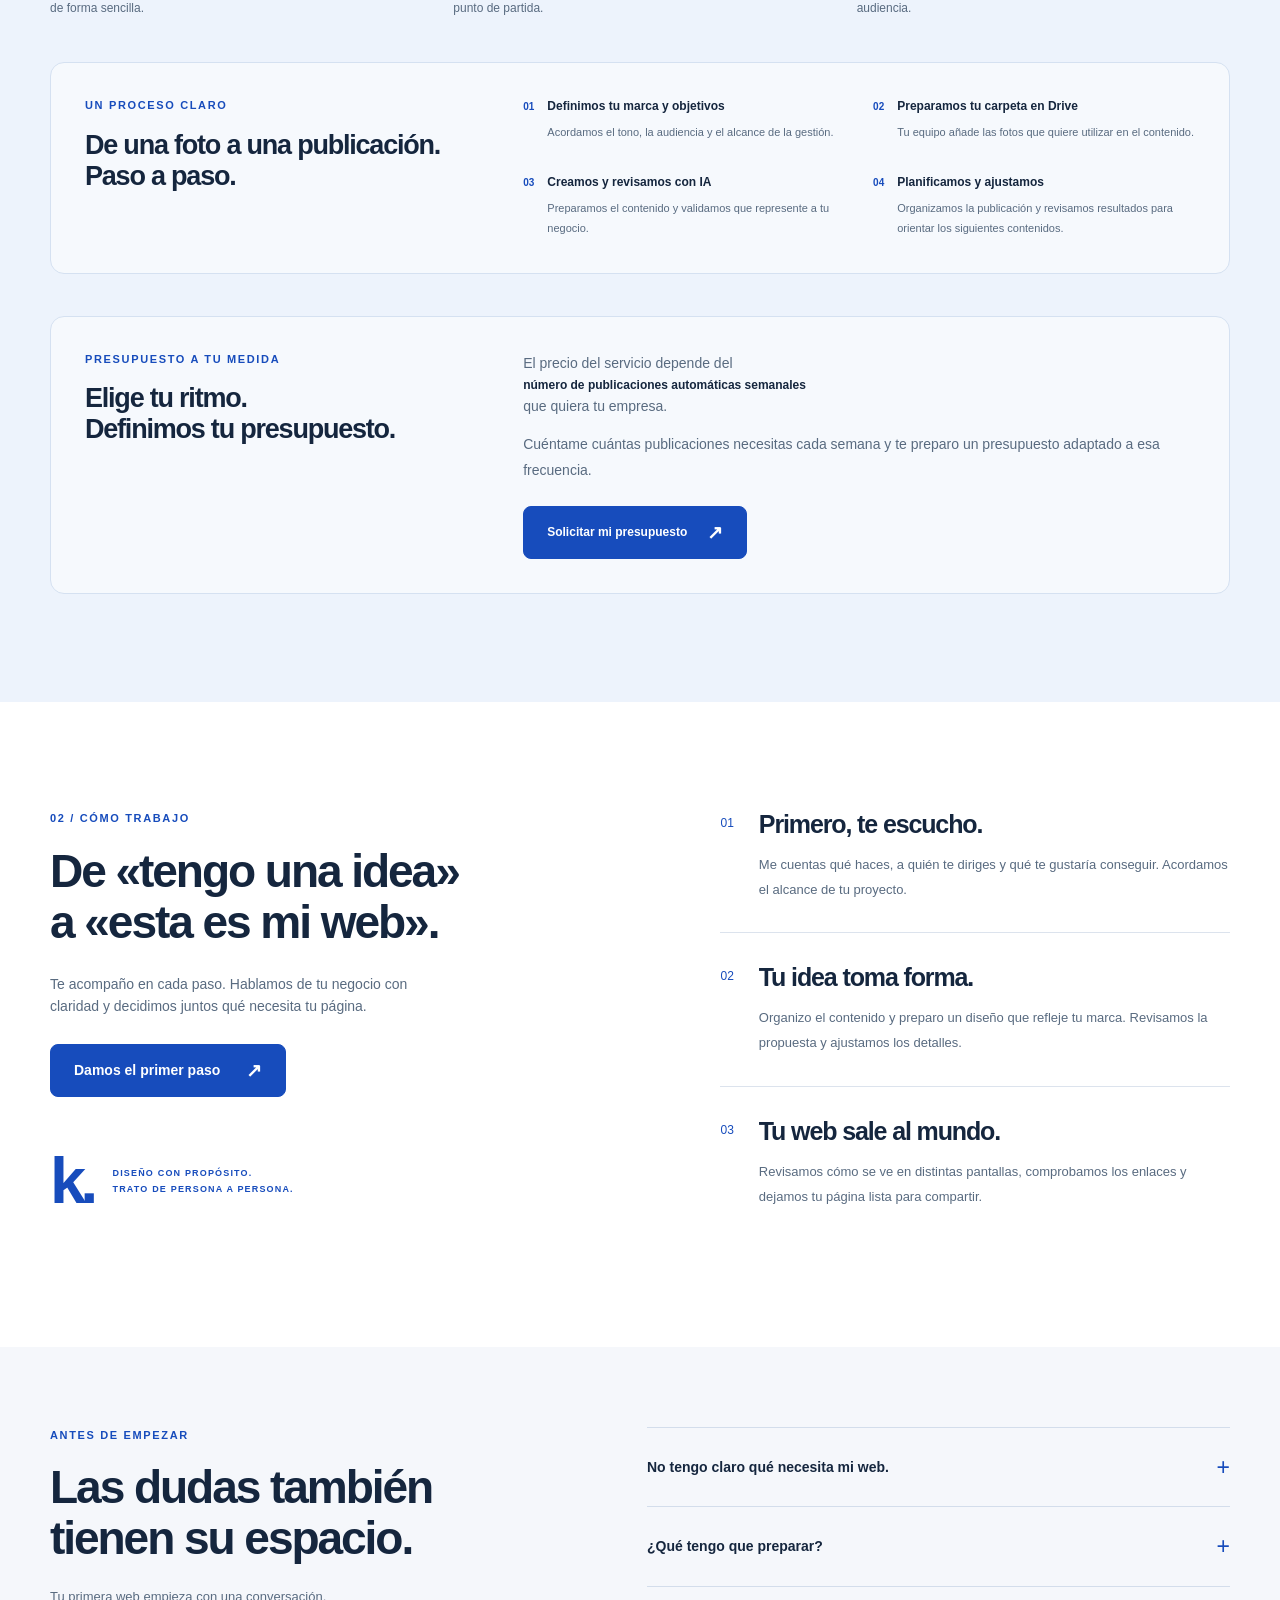
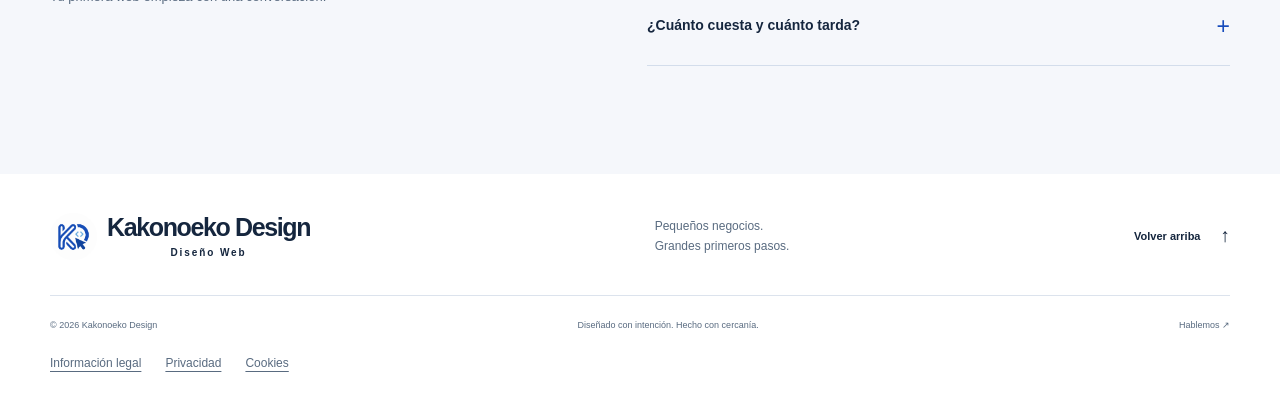
==== commit cf1d3433: "Rename social media service heading to Gestión de Redes" ====
--- a/index.html
+++ b/index.html
@@ -57,7 +57,7 @@
     <section class="section instagram-service" id="instagram-empresas" aria-labelledby="instagram-heading">
       <div class="wrap">
         <div class="instagram-intro">
-          <div class="instagram-copy"><p class="eyebrow">OTRO PASO PARA TU NEGOCIO / INSTAGRAM</p><h2 id="instagram-heading">Tú haces que tu negocio funcione.<br> La IA ayuda a que se vea.</h2><p>Gestión automatizada de Instagram para empresas: convierte las fotos de tu día a día en contenido con intención, una presencia constante y una estrategia para dar a conocer tu marca.</p><div class="actions"><a class="button" data-gmail-link data-gmail-subject="Consulta sobre gestión de Instagram para mi empresa" href="https://mail.google.com/mail/?view=cm&amp;fs=1&amp;to=gseijas99%40gmail.com&amp;su=Consulta+sobre+gesti%C3%B3n+de+Instagram+para+mi+empresa" target="_blank" rel="noopener noreferrer">Quiero impulsar mi Instagram <span aria-hidden="true">↗</span></a><a class="text-link" href="#instagram-flujo">Así funciona <span aria-hidden="true">↓</span></a></div><p class="instagram-note">Un servicio independiente del diseño web. Adaptado a tu empresa.</p></div>
+          <div class="instagram-copy"><p class="eyebrow">OTRO PASO PARA TU NEGOCIO / GESTIÓN DE REDES</p><h2 id="instagram-heading">Tú haces que tu negocio funcione.<br> La IA ayuda a que se vea.</h2><p>Gestión automatizada de Instagram para empresas: convierte las fotos de tu día a día en contenido con intención, una presencia constante y una estrategia para dar a conocer tu marca.</p><div class="actions"><a class="button" data-gmail-link data-gmail-subject="Consulta sobre gestión de Instagram para mi empresa" href="https://mail.google.com/mail/?view=cm&amp;fs=1&amp;to=gseijas99%40gmail.com&amp;su=Consulta+sobre+gesti%C3%B3n+de+Instagram+para+mi+empresa" target="_blank" rel="noopener noreferrer">Quiero impulsar mi Instagram <span aria-hidden="true">↗</span></a><a class="text-link" href="#instagram-flujo">Así funciona <span aria-hidden="true">↓</span></a></div><p class="instagram-note">Un servicio independiente del diseño web. Adaptado a tu empresa.</p></div>
           <div class="instagram-flow" aria-label="Flujo del servicio: fotos en Google Drive, creación con IA y contenido para Instagram">
             <div class="flow-heading"><span>DE TU EMPRESA A TU AUDIENCIA</span><span aria-hidden="true">↗</span></div>
             <div class="flow-row"><span class="flow-icon" aria-hidden="true"><svg viewBox="0 0 32 32" fill="none"><path d="M4 10a2 2 0 0 1 2-2h7l3 3h10a2 2 0 0 1 2 2v12a2 2 0 0 1-2 2H6a2 2 0 0 1-2-2V10Z" stroke="currentColor" stroke-width="1.7"/><path d="M16 22v-7m-3 3 3-3 3 3" stroke="currentColor" stroke-width="1.7"/></svg></span><div><strong>Una carpeta en Google Drive</strong><span>Tu equipo sube fotos de la empresa.</span></div><span class="flow-step">01</span></div>
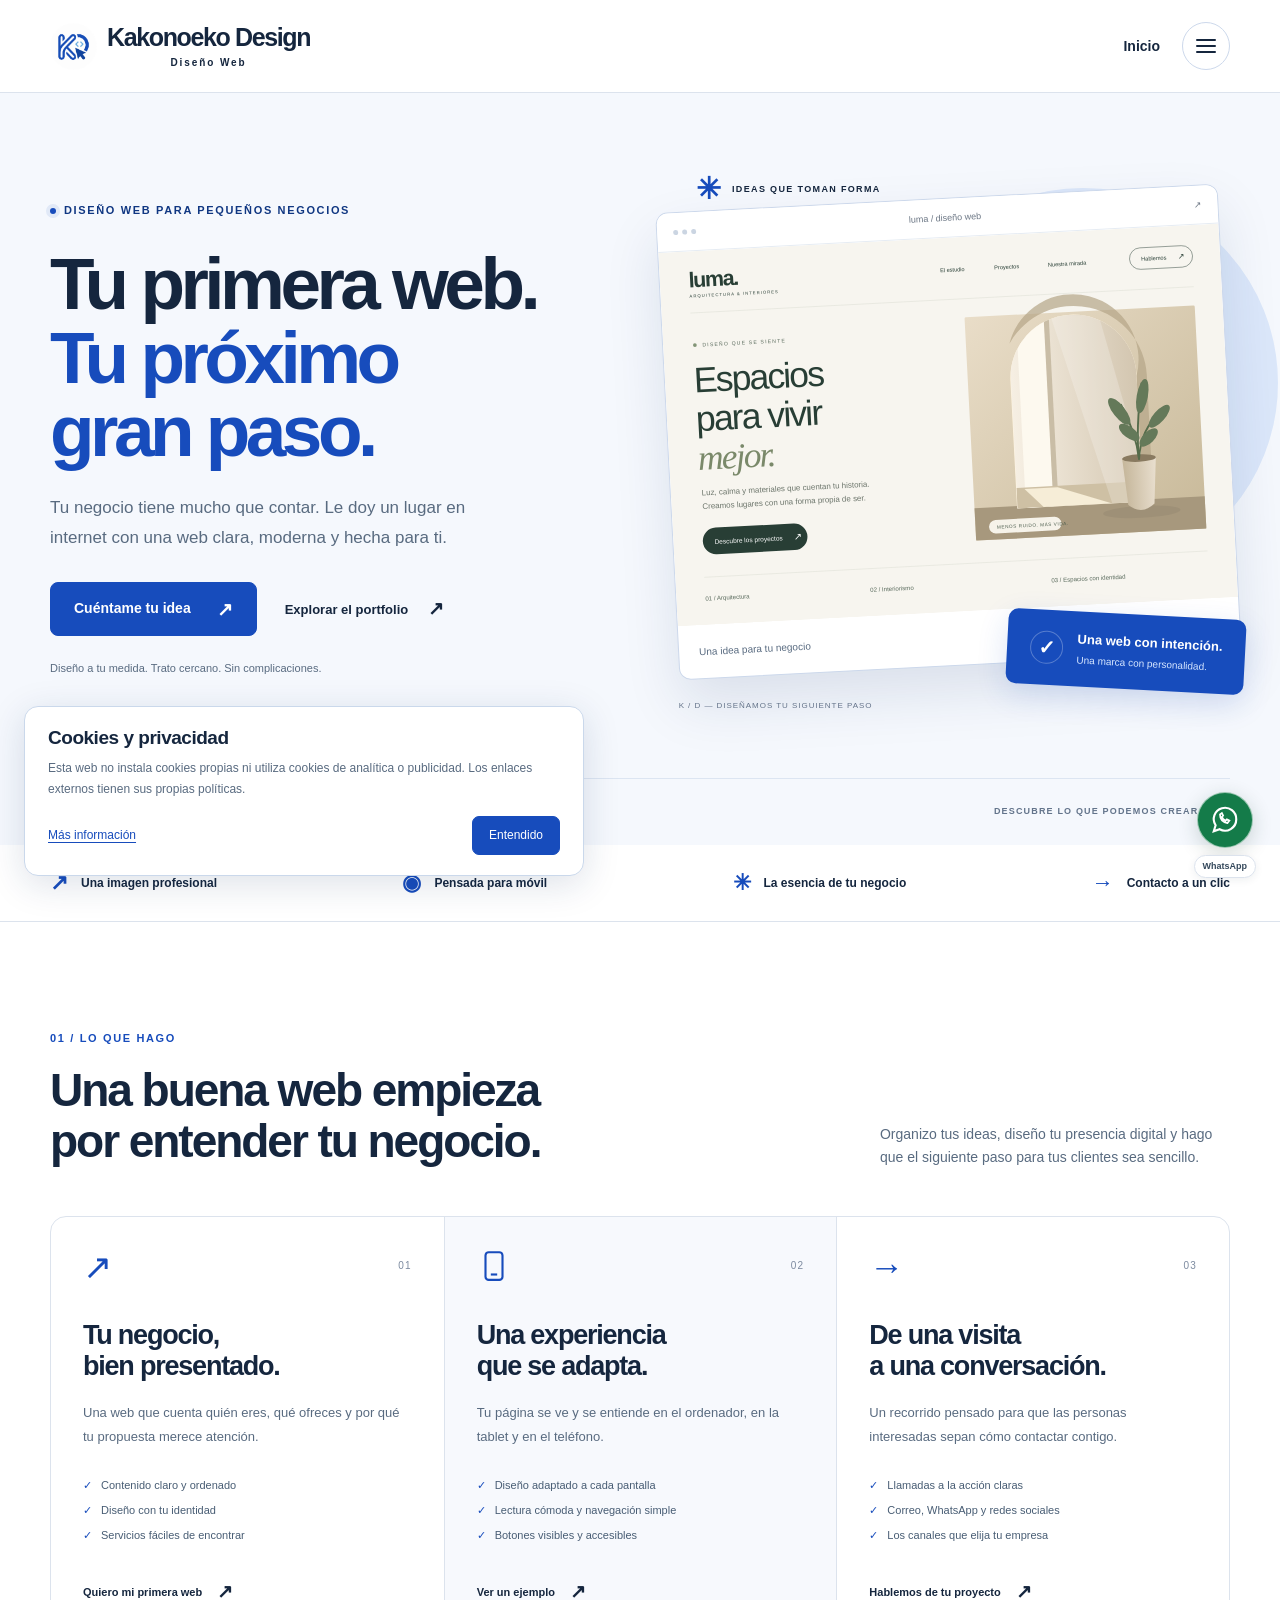
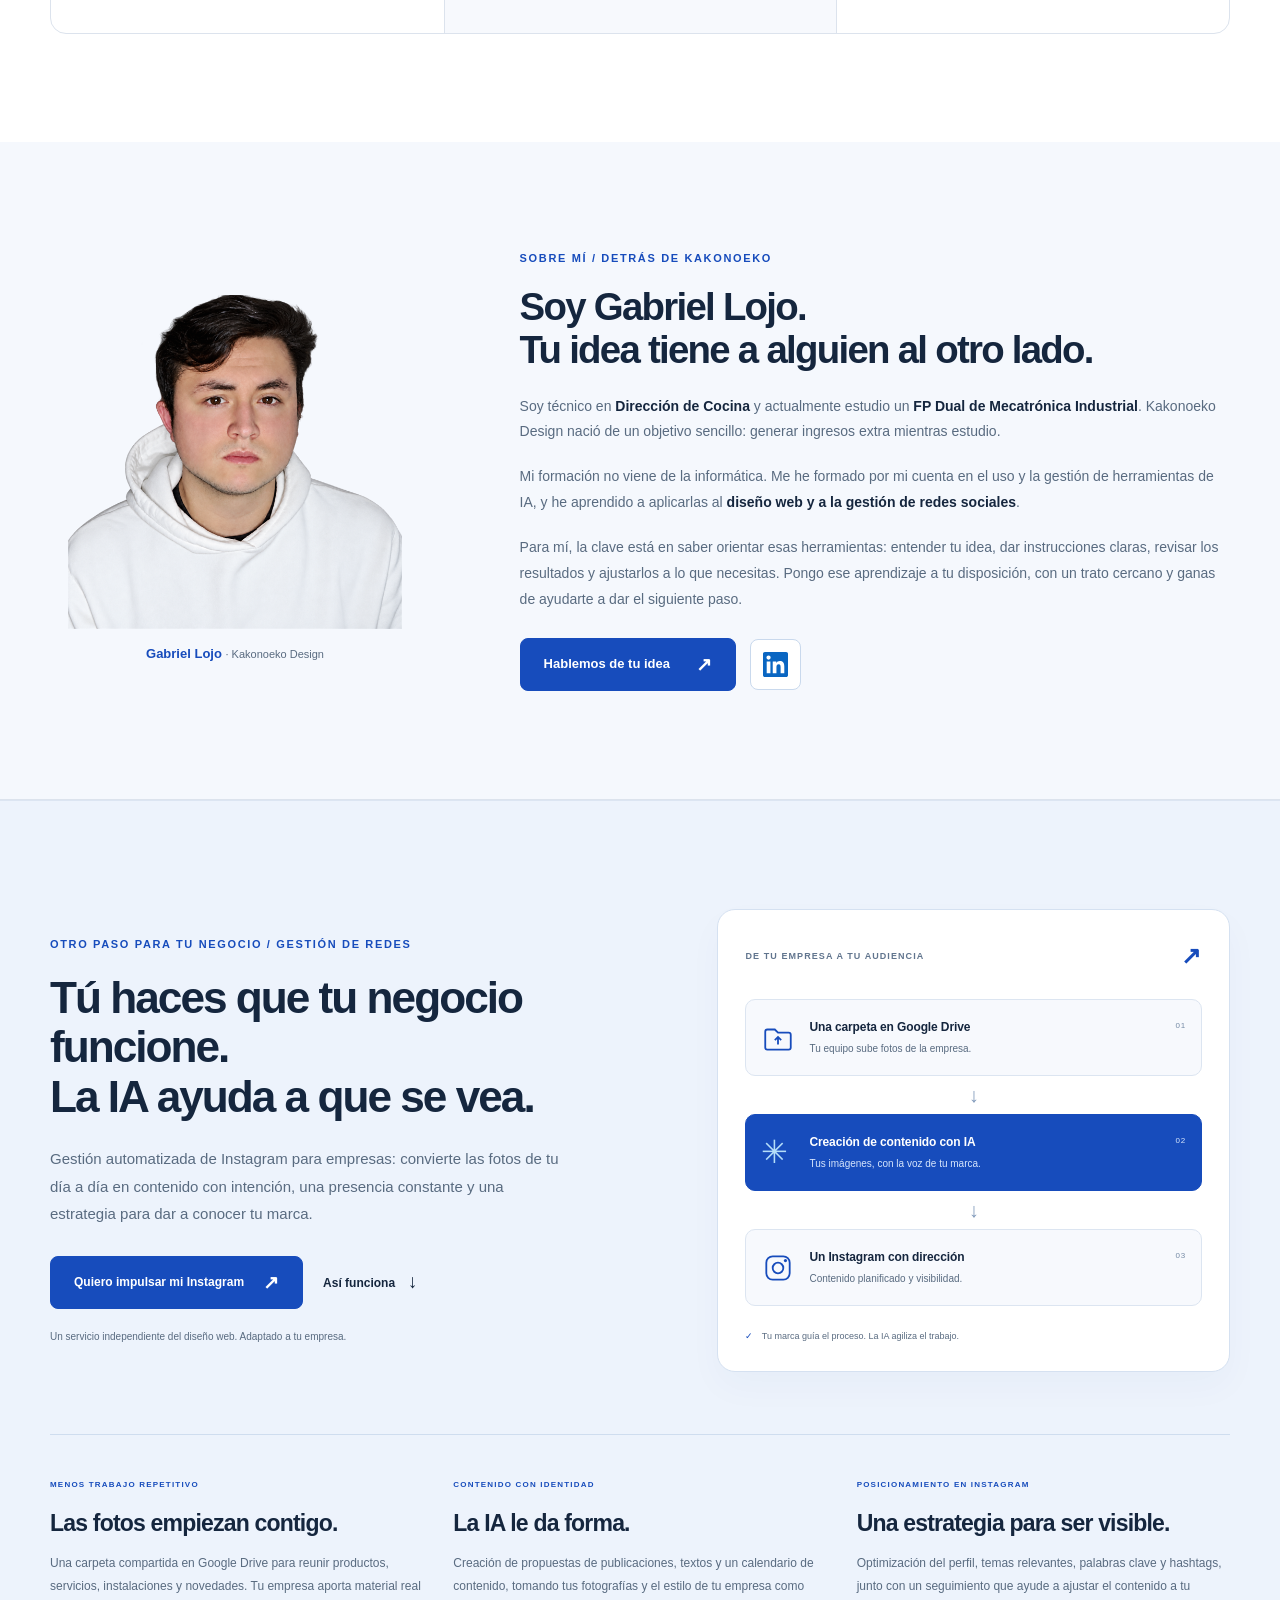
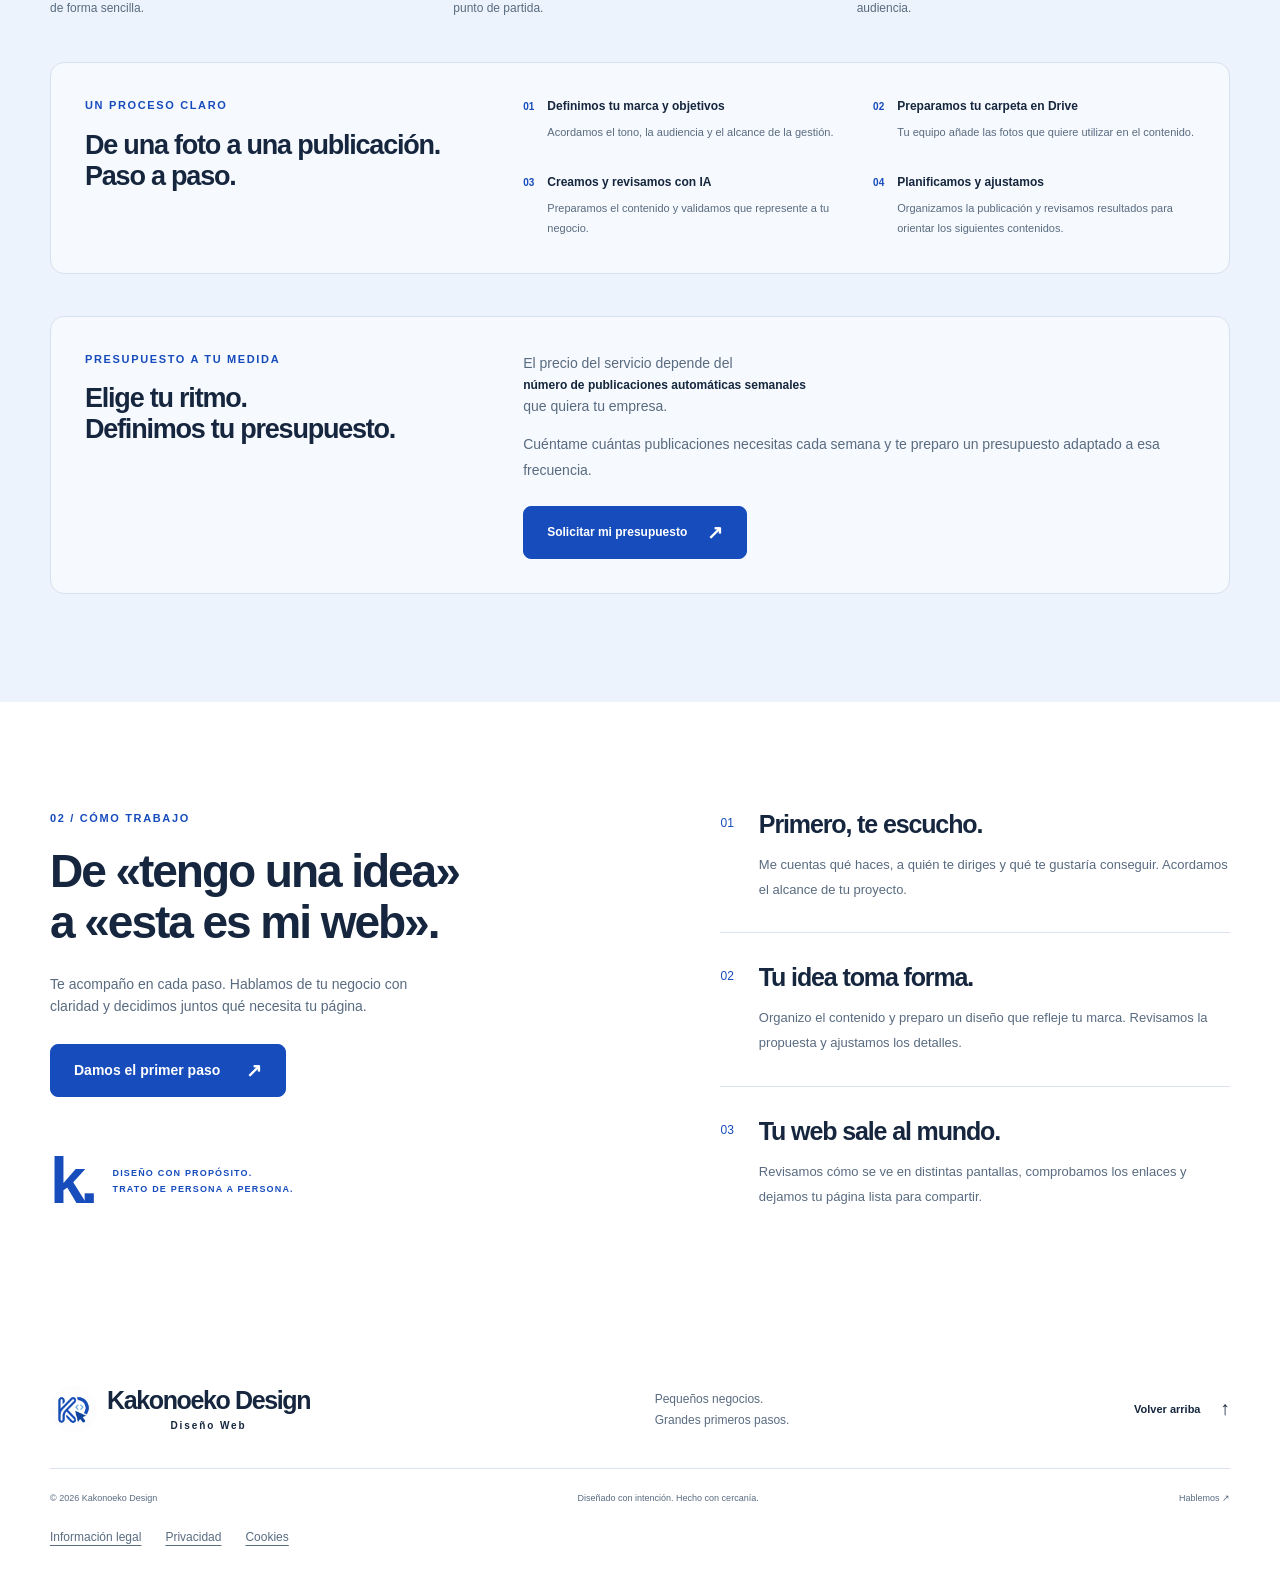
==== commit 0b4515a6: "Add dedicated FAQ page with expanded answers and simplify Contact form" ====
--- a/index.html
+++ b/index.html
@@ -24,10 +24,10 @@
   <meta name="twitter:image:alt" content="Logo de Kakonoeko Design">
   <link rel="canonical" href="https://kakonoeko.github.io/kakonoeko-design/">
   <link rel="icon" type="image/png" href="assets/logo.png">
-  <link rel="stylesheet" href="styles.css?v=20261013-contacto">
+  <link rel="stylesheet" href="styles.css?v=20261013-faq">
   <script src="config.js?v=20261012-telefono" defer></script>
-  <script src="legal.js?v=20261013-contacto" defer></script>
-  <script src="script.js?v=20261013-contacto" defer></script>
+  <script src="legal.js?v=20261013-faq" defer></script>
+  <script src="script.js?v=20261013-faq" defer></script>
   <title>Kakonoeko Design · Tu primera web, bien hecha</title>
 </head>
 <body>
@@ -36,7 +36,7 @@
     <div class="wrap nav">
       <a class="brand" href="#inicio" aria-label="Kakonoeko Design, inicio"><span class="brand-symbol"><img src="assets/logo.png" width="1254" height="1254" alt=""></span><span>Kakonoeko Design<span class="brand-sub">Diseño Web</span></span></a>
       <div class="header-actions"><a class="home-link" href="#inicio">Inicio</a><button class="menu-toggle" type="button" aria-expanded="false" aria-controls="navigation"><span class="menu-line" aria-hidden="true"></span><span class="menu-line" aria-hidden="true"></span><span class="menu-line" aria-hidden="true"></span><span class="sr-only">Abrir menú</span></button></div>
-      <nav id="navigation" aria-label="Navegación principal" inert><a href="#servicios">Diseño Web</a><a href="portfolio.html">Portfolio</a><a href="#instagram-empresas">Gestión de Redes</a><a href="#proceso">Cómo trabajo</a><a href="#sobre-mi">Sobre mí</a><a href="contacto.html">Contacto</a></nav>
+      <nav id="navigation" aria-label="Navegación principal" inert><a href="#servicios">Diseño Web</a><a href="portfolio.html">Portfolio</a><a href="#instagram-empresas">Gestión de Redes</a><a href="#proceso">Cómo trabajo</a><a href="#sobre-mi">Sobre mí</a><a href="preguntas-frecuentes.html">Preguntas Frecuentes</a><a href="contacto.html">Contacto</a></nav>
     </div>
   </header>
   <main id="contenido">
@@ -74,7 +74,6 @@
       </div>
     </section>
     <section class="section process" id="proceso"><div class="wrap process-grid"><div class="process-intro"><p class="eyebrow">02 / CÓMO TRABAJO</p><h2>De «tengo una idea»<br> a «esta es mi web».</h2><p>Te acompaño en cada paso. Hablamos de tu negocio con claridad y decidimos juntos qué necesita tu página.</p><a href="contacto.html" class="button">Damos el primer paso <span aria-hidden="true">↗</span></a><div class="process-brand" aria-hidden="true"><span>k.</span><p>DISEÑO CON PROPÓSITO.<br> TRATO DE PERSONA A PERSONA.</p></div></div><ol class="steps"><li><span class="step-number">01</span><div><h3>Primero, te escucho.</h3><p>Me cuentas qué haces, a quién te diriges y qué te gustaría conseguir. Acordamos el alcance de tu proyecto.</p></div></li><li><span class="step-number">02</span><div><h3>Tu idea toma forma.</h3><p>Organizo el contenido y preparo un diseño que refleje tu marca. Revisamos la propuesta y ajustamos los detalles.</p></div></li><li><span class="step-number">03</span><div><h3>Tu web sale al mundo.</h3><p>Revisamos cómo se ve en distintas pantallas, comprobamos los enlaces y dejamos tu página lista para compartir.</p></div></li></ol></div></section>
-    <section class="section faq"><div class="wrap faq-grid"><div><p class="eyebrow">ANTES DE EMPEZAR</p><h2>Las dudas también<br> tienen su espacio.</h2><p>Tu primera web empieza con una conversación.</p></div><div class="faq-list"><details><summary>No tengo claro qué necesita mi web.<span aria-hidden="true">+</span></summary><p>Podemos empezar por lo básico: tu negocio, tus servicios y cómo quieres que te contacten. A partir de ahí definimos una estructura que tenga sentido para ti.</p></details><details><summary>¿Qué tengo que preparar?<span aria-hidden="true">+</span></summary><p>Tu logo, si lo tienes, una descripción de lo que haces, tus servicios y los datos que quieras mostrar. Las fotografías y referencias de estilo también ayudan.</p></details><details><summary>¿Cuánto cuesta y cuánto tarda?<span aria-hidden="true">+</span></summary><p>Depende del número de páginas, el contenido y las funciones que necesites. Cuéntame tu idea y podremos concretar el alcance, el presupuesto y los plazos.</p></details></div></div></section>
   </main>
   <footer><div class="wrap footer-top"><a class="brand" href="#inicio"><span class="brand-symbol"><img src="assets/logo.png" width="1254" height="1254" loading="lazy" alt=""></span><span>Kakonoeko Design<span class="brand-sub">Diseño Web</span></span></a><p>Pequeños negocios.<br> Grandes primeros pasos.</p><a class="text-link" href="#inicio">Volver arriba <span aria-hidden="true">↑</span></a></div><div class="wrap footer-bottom"><span>© <span id="year">2026</span> Kakonoeko Design</span><span>Diseñado con intención. Hecho con cercanía.</span><a data-gmail-link href="https://mail.google.com/mail/?view=cm&amp;fs=1&amp;to=gseijas99%40gmail.com" target="_blank" rel="noopener noreferrer">Hablemos ↗</a></div><div class="wrap footer-legal"><nav class="legal-links" aria-label="Información legal"><a href="informacion-legal.html">Información legal</a><a href="privacidad.html">Privacidad</a><a href="cookies.html">Cookies</a></nav></div></footer>
   <div class="floating-whatsapp" data-whatsapp-widget><a class="floating-whatsapp-button" href="https://wa.me/34624751521?text=Hola%2C+me+gustar%C3%ADa+hacer+una+consulta+sobre+dise%C3%B1o+web+o+gesti%C3%B3n+de+Instagram." target="_blank" rel="noopener noreferrer" aria-label="Contactar por WhatsApp" title="Hablemos por WhatsApp"><svg viewBox="0 0 24 24" fill="none" aria-hidden="true"><path d="M21 11.5a9 9 0 0 1-13.3 7.9L3 21l1.5-4.8A9 9 0 1 1 21 11.5Z" stroke="currentColor" stroke-width="1.7"/><path d="M8 7.5c0 4 2 6 6 7l1.5-2-2-1-1 1c-1.5-.5-2.5-1.5-3-3l1-1-1-2-1.5 1Z" stroke="currentColor" stroke-width="1.4"/></svg></a><span class="floating-whatsapp-note">WhatsApp</span></div>
--- a/styles.css
+++ b/styles.css
@@ -53,3 +53,5 @@
 @media(max-width:380px){.site-header .nav{gap:8px}.site-header .nav .brand{font-size:16px;gap:6px}.site-header .nav .brand-symbol{width:28px;height:28px}.site-header .nav .brand-sub{font-size:8px}.header-actions{gap:10px}.home-link{font-size:12px}.site-header .menu-toggle{width:42px;height:42px}}
 
 .site-header .nav #navigation{grid-template-columns:repeat(6,minmax(0,1fr))}.contact-page .contact-heading h1{font-size:clamp(2rem,3.8vw,3.2rem);font-weight:550}.contact-page .contact-heading h1 span{color:#b4ddf8}@media(max-width:800px){.site-header .nav #navigation{grid-template-columns:1fr}}@media(max-width:600px){.contact-page .contact-heading h1{font-size:32px;line-height:1.14}.contact-page .contact-heading h1 br{display:none}.contact-page .contact-heading h1 span{display:block;margin-top:6px}}
+
+.site-header .nav #navigation{grid-template-columns:repeat(7,minmax(0,1fr))}.site-header .nav #navigation>a{padding-inline:10px}.faq-page .section-heading h1{font-size:clamp(2rem,3.6vw,3.1rem);font-weight:650;margin-top:17px}.faq-category{max-width:900px;margin:40px auto 0}.faq-category h2{font-size:26px;margin-bottom:22px}.faq-contact{max-width:900px;margin:40px auto 0;display:flex;justify-content:space-between;align-items:center;gap:22px;font-size:17px;font-weight:600}@media(max-width:1000px){.site-header .nav #navigation{grid-template-columns:1fr;padding-inline:21px}.site-header .nav #navigation>a{text-align:left;padding:13px 16px}}@media(max-width:600px){.faq-page .section-heading h1{font-size:32px}.faq-category h2{font-size:24px}.faq-contact{align-items:flex-start;flex-direction:column}.faq-contact .button{font-size:13px}}
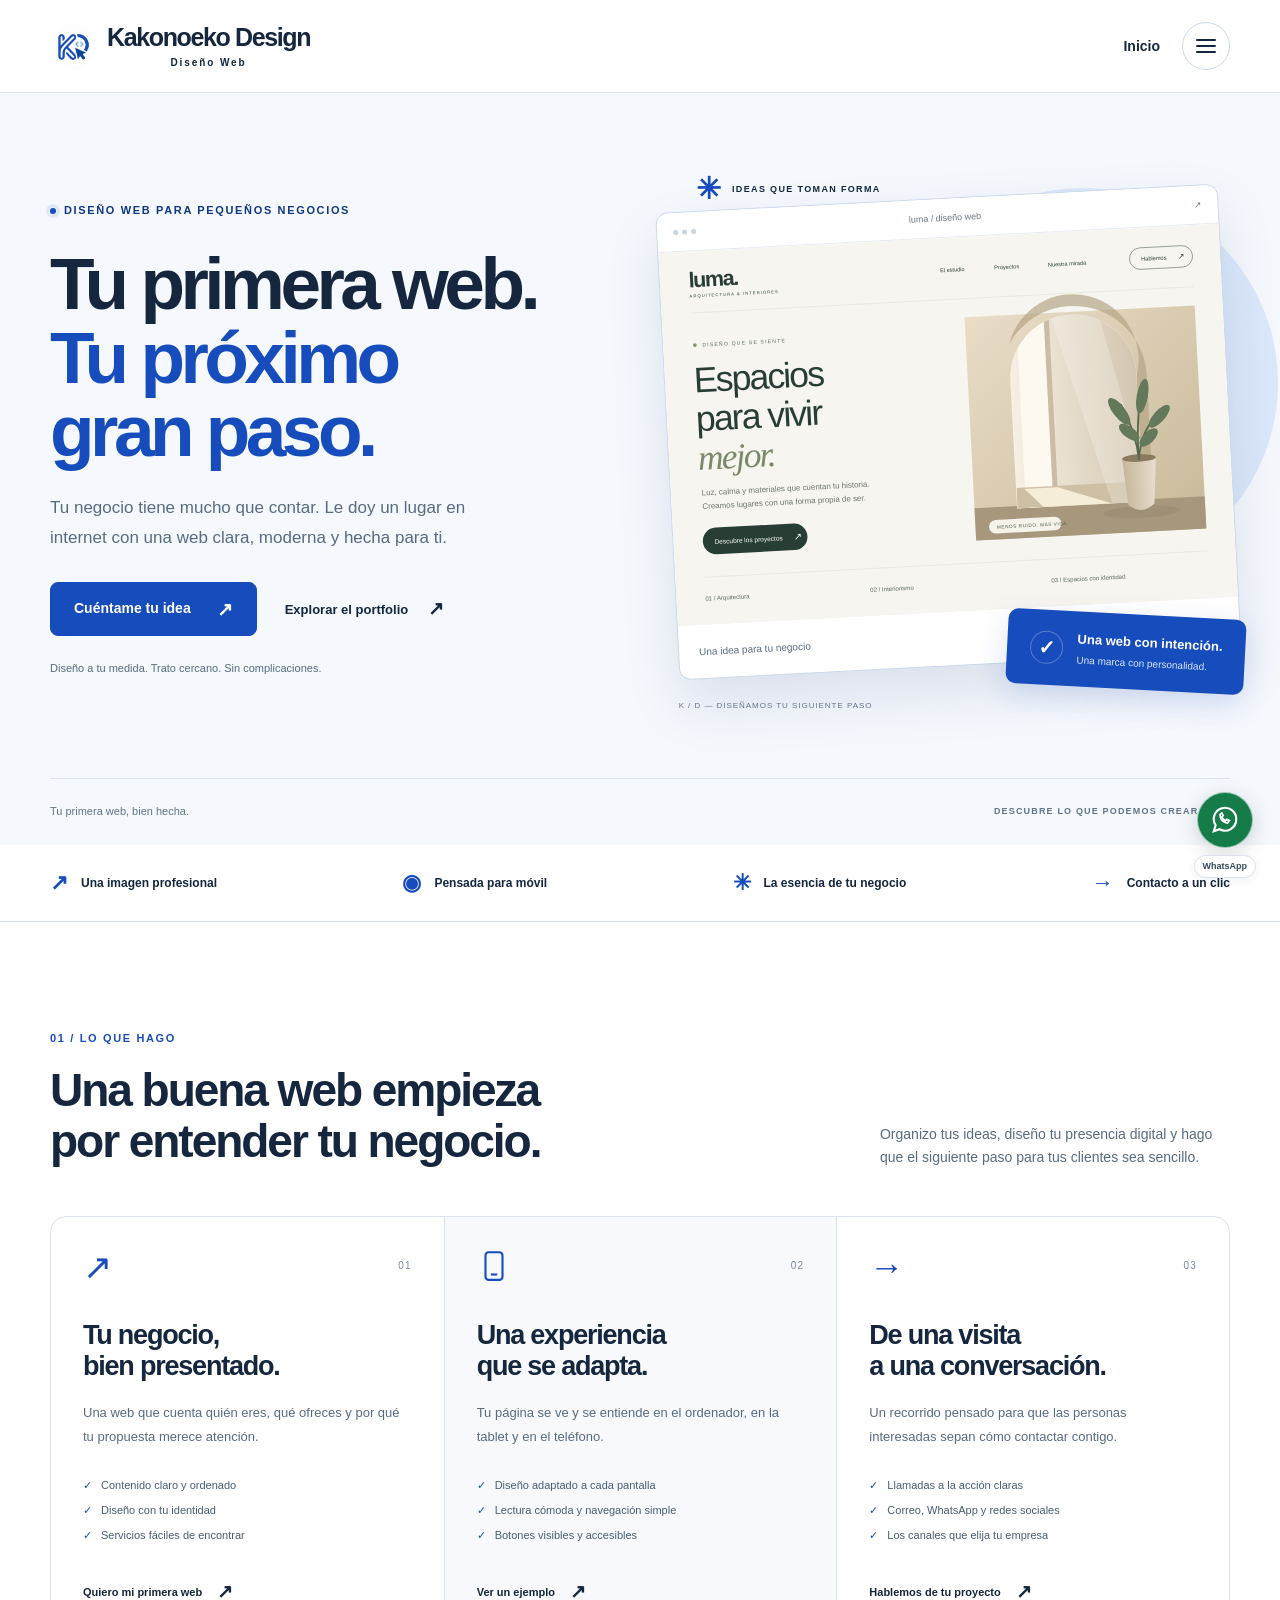
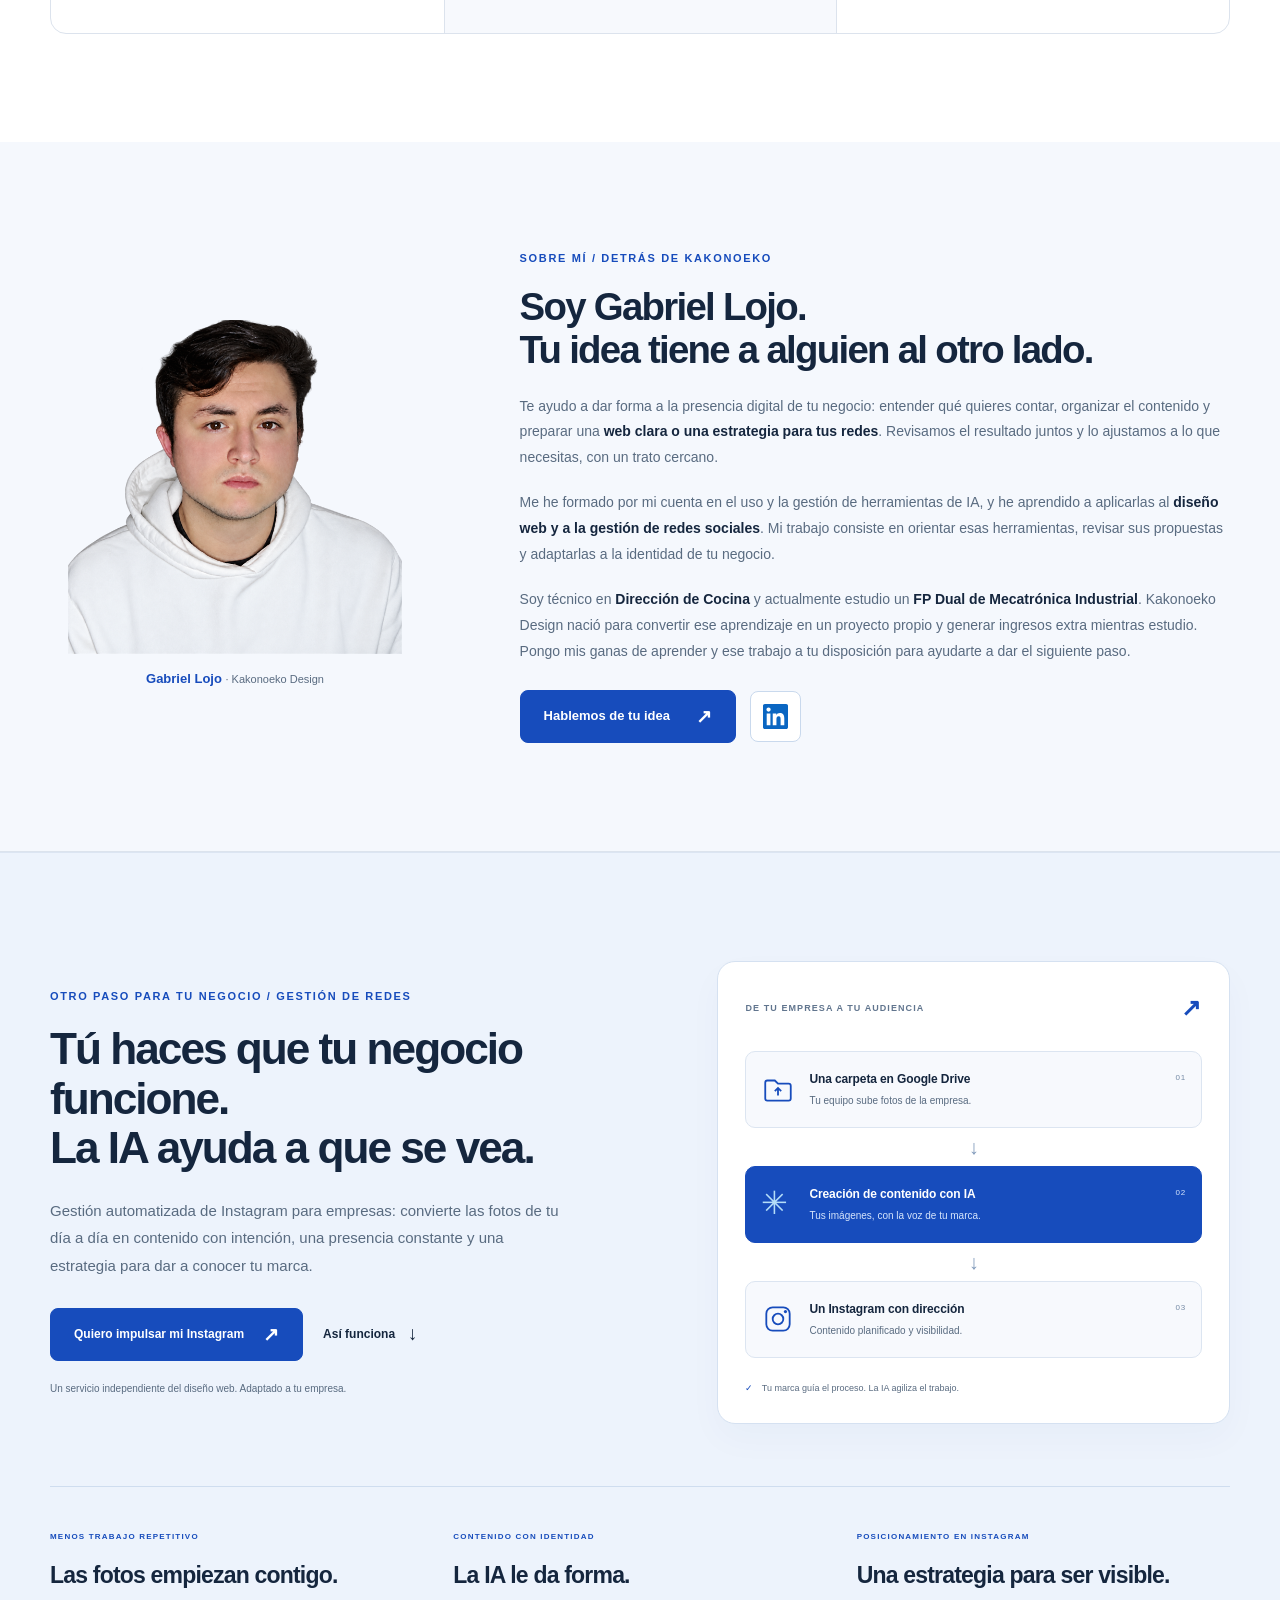
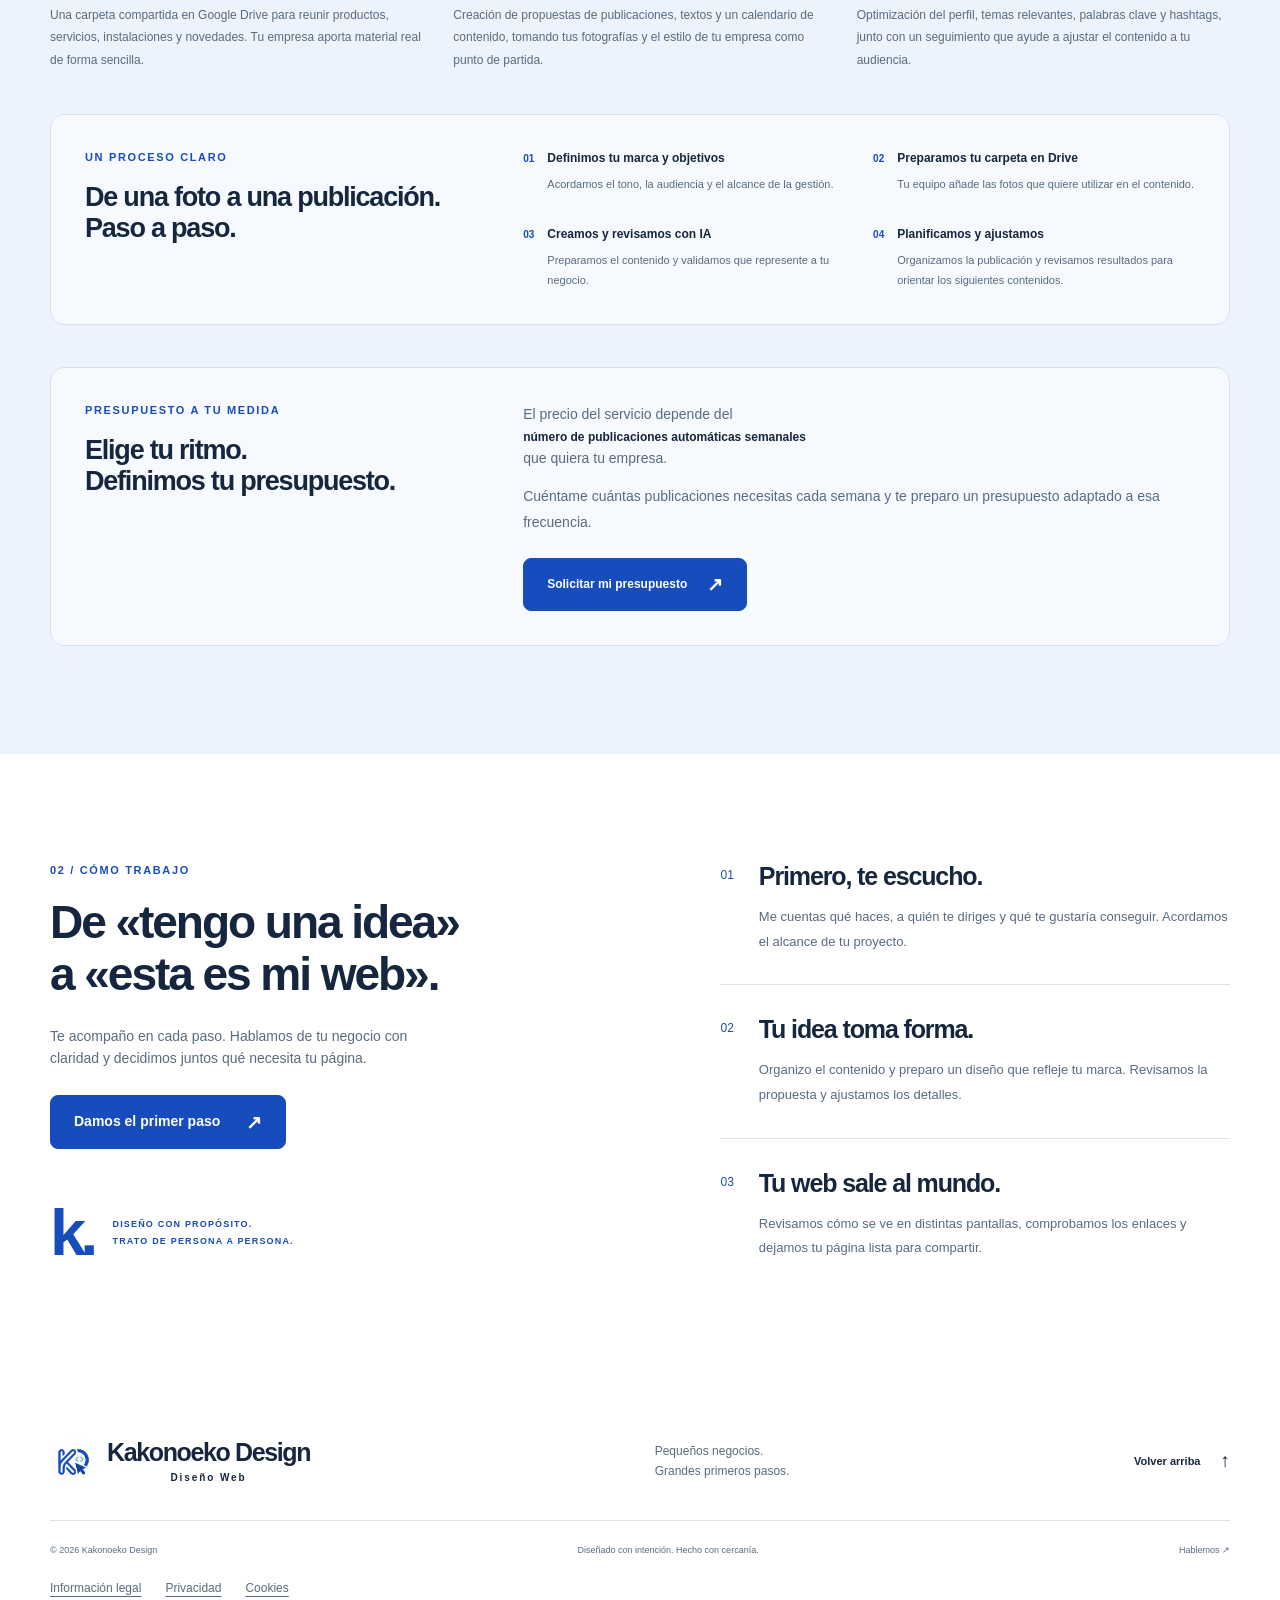
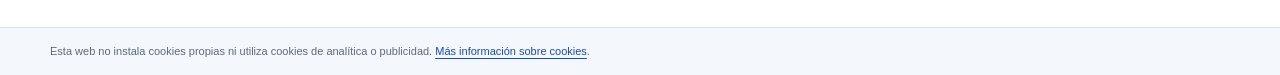
==== commit 1a7be5b1: "Unify enquiries, add service selection and simplify privacy notice and introduction" ====
--- a/index.html
+++ b/index.html
@@ -24,10 +24,10 @@
   <meta name="twitter:image:alt" content="Logo de Kakonoeko Design">
   <link rel="canonical" href="https://kakonoeko.github.io/kakonoeko-design/">
   <link rel="icon" type="image/png" href="assets/logo.png">
-  <link rel="stylesheet" href="styles.css?v=20261013-faq">
+  <link rel="stylesheet" href="styles.css?v=20261013-consultas">
   <script src="config.js?v=20261012-telefono" defer></script>
-  <script src="legal.js?v=20261013-faq" defer></script>
-  <script src="script.js?v=20261013-faq" defer></script>
+  <script src="legal.js?v=20261013-consultas" defer></script>
+  <script src="script.js?v=20261013-consultas" defer></script>
   <title>Kakonoeko Design · Tu primera web, bien hecha</title>
 </head>
 <body>
@@ -49,15 +49,15 @@
     </section>
     <div class="benefit-strip"><div class="wrap"><span><span aria-hidden="true">↗</span> Una imagen profesional</span><span><span aria-hidden="true">◉</span> Pensada para móvil</span><span><span aria-hidden="true">✳</span> La esencia de tu negocio</span><span><span aria-hidden="true">→</span> Contacto a un clic</span></div></div>
     <section class="section services" id="servicios"><div class="wrap"><div class="section-heading"><div><p class="eyebrow">01 / LO QUE HAGO</p><h2>Una buena web empieza<br> por entender tu negocio.</h2></div><p>Organizo tus ideas, diseño tu presencia digital y hago que el siguiente paso para tus clientes sea sencillo.</p></div><div class="service-grid">
-      <article class="service"><div class="service-top"><span class="service-icon" aria-hidden="true">↗</span><span class="micro">01</span></div><h3>Tu negocio,<br> bien presentado.</h3><p>Una web que cuenta quién eres, qué ofreces y por qué tu propuesta merece atención.</p><ul><li>Contenido claro y ordenado</li><li>Diseño con tu identidad</li><li>Servicios fáciles de encontrar</li></ul><a href="contacto.html" class="text-link">Quiero mi primera web <span aria-hidden="true">↗</span></a></article>
+      <article class="service"><div class="service-top"><span class="service-icon" aria-hidden="true">↗</span><span class="micro">01</span></div><h3>Tu negocio,<br> bien presentado.</h3><p>Una web que cuenta quién eres, qué ofreces y por qué tu propuesta merece atención.</p><ul><li>Contenido claro y ordenado</li><li>Diseño con tu identidad</li><li>Servicios fáciles de encontrar</li></ul><a href="contacto.html?servicio=web" class="text-link">Quiero mi primera web <span aria-hidden="true">↗</span></a></article>
       <article class="service"><div class="service-top"><svg class="service-icon" viewBox="0 0 32 32" fill="none" aria-hidden="true"><rect x="8" y="3" width="16" height="26" rx="3" stroke="currentColor" stroke-width="2"/><path d="M13 24h6" stroke="currentColor" stroke-width="2"/></svg><span class="micro">02</span></div><h3>Una experiencia<br> que se adapta.</h3><p>Tu página se ve y se entiende en el ordenador, en la tablet y en el teléfono.</p><ul><li>Diseño adaptado a cada pantalla</li><li>Lectura cómoda y navegación simple</li><li>Botones visibles y accesibles</li></ul><a href="portfolio.html" class="text-link">Ver un ejemplo <span aria-hidden="true">↗</span></a></article>
-      <article class="service"><div class="service-top"><span class="service-icon" aria-hidden="true">→</span><span class="micro">03</span></div><h3>De una visita<br> a una conversación.</h3><p>Un recorrido pensado para que las personas interesadas sepan cómo contactar contigo.</p><ul><li>Llamadas a la acción claras</li><li>Correo, WhatsApp y redes sociales</li><li>Los canales que elija tu empresa</li></ul><a href="contacto.html" class="text-link">Hablemos de tu proyecto <span aria-hidden="true">↗</span></a></article>
+      <article class="service"><div class="service-top"><span class="service-icon" aria-hidden="true">→</span><span class="micro">03</span></div><h3>De una visita<br> a una conversación.</h3><p>Un recorrido pensado para que las personas interesadas sepan cómo contactar contigo.</p><ul><li>Llamadas a la acción claras</li><li>Correo, WhatsApp y redes sociales</li><li>Los canales que elija tu empresa</li></ul><a href="contacto.html?servicio=web" class="text-link">Hablemos de tu proyecto <span aria-hidden="true">↗</span></a></article>
     </div></div></section>
-    <section class="section about" id="sobre-mi" aria-labelledby="about-title"><div class="wrap about-grid"><figure class="about-portrait"><div class="about-portrait-frame"><img src="assets/gabriel-lojo.png" width="640" height="640" loading="lazy" alt="Gabriel Lojo, creador de Kakonoeko Design, con sudadera blanca"></div><figcaption>Gabriel Lojo <span>· Kakonoeko Design</span></figcaption></figure><div class="about-content"><p class="eyebrow">SOBRE MÍ / DETRÁS DE KAKONOEKO</p><h2 id="about-title">Soy Gabriel Lojo.<br> Tu idea tiene a alguien al otro lado.</h2><div class="about-copy"><p>Soy técnico en <strong>Dirección de Cocina</strong> y actualmente estudio un <strong>FP Dual de Mecatrónica Industrial</strong>. Kakonoeko Design nació de un objetivo sencillo: generar ingresos extra mientras estudio.</p><p>Mi formación no viene de la informática. Me he formado por mi cuenta en el uso y la gestión de herramientas de IA, y he aprendido a aplicarlas al <strong>diseño web y a la gestión de redes sociales</strong>.</p><p>Para mí, la clave está en saber orientar esas herramientas: entender tu idea, dar instrucciones claras, revisar los resultados y ajustarlos a lo que necesitas. Pongo ese aprendizaje a tu disposición, con un trato cercano y ganas de ayudarte a dar el siguiente paso.</p><span class="about-signature">Gabriel Lojo <span>· Kakonoeko Design</span></span></div><div class="about-actions"><a class="button" href="contacto.html">Hablemos de tu idea <span aria-hidden="true">↗</span></a><a class="about-linkedin" href="https://www.linkedin.com/in/gabrielseijaslojo/" target="_blank" rel="noopener noreferrer" aria-label="Ver el perfil de Gabriel Lojo en LinkedIn" title="LinkedIn de Gabriel Lojo"><svg viewBox="0 0 24 24" fill="currentColor" aria-hidden="true"><path d="M20.447 20.452h-3.554v-5.569c0-1.328-.027-3.037-1.852-3.037-1.853 0-2.136 1.445-2.136 2.939v5.667H9.351V9h3.414v1.561h.046c.477-.9 1.637-1.85 3.37-1.85 3.601 0 4.267 2.37 4.267 5.455v6.286zM5.337 7.433a2.062 2.062 0 1 1 0-4.124 2.062 2.062 0 0 1 0 4.124zM7.119 20.452H3.555V9h3.564v11.452zM22.225 0H1.771C.792 0 0 .774 0 1.729v20.542C0 23.227.792 24 1.771 24h20.451C23.2 24 24 23.227 24 22.271V1.729C24 .774 23.2 0 22.222 0h.003z"/></svg></a></div></div></div></section>
+    <section class="section about" id="sobre-mi" aria-labelledby="about-title"><div class="wrap about-grid"><figure class="about-portrait"><div class="about-portrait-frame"><img src="assets/gabriel-lojo.png" width="640" height="640" loading="lazy" alt="Gabriel Lojo, creador de Kakonoeko Design, con sudadera blanca"></div><figcaption>Gabriel Lojo <span>· Kakonoeko Design</span></figcaption></figure><div class="about-content"><p class="eyebrow">SOBRE MÍ / DETRÁS DE KAKONOEKO</p><h2 id="about-title">Soy Gabriel Lojo.<br> Tu idea tiene a alguien al otro lado.</h2><div class="about-copy"><p>Te ayudo a dar forma a la presencia digital de tu negocio: entender qué quieres contar, organizar el contenido y preparar una <strong>web clara o una estrategia para tus redes</strong>. Revisamos el resultado juntos y lo ajustamos a lo que necesitas, con un trato cercano.</p><p>Me he formado por mi cuenta en el uso y la gestión de herramientas de IA, y he aprendido a aplicarlas al <strong>diseño web y a la gestión de redes sociales</strong>. Mi trabajo consiste en orientar esas herramientas, revisar sus propuestas y adaptarlas a la identidad de tu negocio.</p><p>Soy técnico en <strong>Dirección de Cocina</strong> y actualmente estudio un <strong>FP Dual de Mecatrónica Industrial</strong>. Kakonoeko Design nació para convertir ese aprendizaje en un proyecto propio y generar ingresos extra mientras estudio. Pongo mis ganas de aprender y ese trabajo a tu disposición para ayudarte a dar el siguiente paso.</p><span class="about-signature">Gabriel Lojo <span>· Kakonoeko Design</span></span></div><div class="about-actions"><a class="button" href="contacto.html">Hablemos de tu idea <span aria-hidden="true">↗</span></a><a class="about-linkedin" href="https://www.linkedin.com/in/gabrielseijaslojo/" target="_blank" rel="noopener noreferrer" aria-label="Ver el perfil de Gabriel Lojo en LinkedIn" title="LinkedIn de Gabriel Lojo"><svg viewBox="0 0 24 24" fill="currentColor" aria-hidden="true"><path d="M20.447 20.452h-3.554v-5.569c0-1.328-.027-3.037-1.852-3.037-1.853 0-2.136 1.445-2.136 2.939v5.667H9.351V9h3.414v1.561h.046c.477-.9 1.637-1.85 3.37-1.85 3.601 0 4.267 2.37 4.267 5.455v6.286zM5.337 7.433a2.062 2.062 0 1 1 0-4.124 2.062 2.062 0 0 1 0 4.124zM7.119 20.452H3.555V9h3.564v11.452zM22.225 0H1.771C.792 0 0 .774 0 1.729v20.542C0 23.227.792 24 1.771 24h20.451C23.2 24 24 23.227 24 22.271V1.729C24 .774 23.2 0 22.222 0h.003z"/></svg></a></div></div></div></section>
     <section class="section instagram-service" id="instagram-empresas" aria-labelledby="instagram-heading">
       <div class="wrap">
         <div class="instagram-intro">
-          <div class="instagram-copy"><p class="eyebrow">OTRO PASO PARA TU NEGOCIO / GESTIÓN DE REDES</p><h2 id="instagram-heading">Tú haces que tu negocio funcione.<br> La IA ayuda a que se vea.</h2><p>Gestión automatizada de Instagram para empresas: convierte las fotos de tu día a día en contenido con intención, una presencia constante y una estrategia para dar a conocer tu marca.</p><div class="actions"><a class="button" data-gmail-link data-gmail-subject="Consulta sobre gestión de Instagram para mi empresa" href="https://mail.google.com/mail/?view=cm&amp;fs=1&amp;to=gseijas99%40gmail.com&amp;su=Consulta+sobre+gesti%C3%B3n+de+Instagram+para+mi+empresa" target="_blank" rel="noopener noreferrer">Quiero impulsar mi Instagram <span aria-hidden="true">↗</span></a><a class="text-link" href="#instagram-flujo">Así funciona <span aria-hidden="true">↓</span></a></div><p class="instagram-note">Un servicio independiente del diseño web. Adaptado a tu empresa.</p></div>
+          <div class="instagram-copy"><p class="eyebrow">OTRO PASO PARA TU NEGOCIO / GESTIÓN DE REDES</p><h2 id="instagram-heading">Tú haces que tu negocio funcione.<br> La IA ayuda a que se vea.</h2><p>Gestión automatizada de Instagram para empresas: convierte las fotos de tu día a día en contenido con intención, una presencia constante y una estrategia para dar a conocer tu marca.</p><div class="actions"><a class="button" href="contacto.html?servicio=redes">Quiero impulsar mi Instagram <span aria-hidden="true">↗</span></a><a class="text-link" href="#instagram-flujo">Así funciona <span aria-hidden="true">↓</span></a></div><p class="instagram-note">Un servicio independiente del diseño web. Adaptado a tu empresa.</p></div>
           <div class="instagram-flow" aria-label="Flujo del servicio: fotos en Google Drive, creación con IA y contenido para Instagram">
             <div class="flow-heading"><span>DE TU EMPRESA A TU AUDIENCIA</span><span aria-hidden="true">↗</span></div>
             <div class="flow-row"><span class="flow-icon" aria-hidden="true"><svg viewBox="0 0 32 32" fill="none"><path d="M4 10a2 2 0 0 1 2-2h7l3 3h10a2 2 0 0 1 2 2v12a2 2 0 0 1-2 2H6a2 2 0 0 1-2-2V10Z" stroke="currentColor" stroke-width="1.7"/><path d="M16 22v-7m-3 3 3-3 3 3" stroke="currentColor" stroke-width="1.7"/></svg></span><div><strong>Una carpeta en Google Drive</strong><span>Tu equipo sube fotos de la empresa.</span></div><span class="flow-step">01</span></div>
@@ -70,15 +70,15 @@
         </div>
         <div class="instagram-benefits"><article><span class="eyebrow">MENOS TRABAJO REPETITIVO</span><h3>Las fotos empiezan contigo.</h3><p>Una carpeta compartida en Google Drive para reunir productos, servicios, instalaciones y novedades. Tu empresa aporta material real de forma sencilla.</p></article><article><span class="eyebrow">CONTENIDO CON IDENTIDAD</span><h3>La IA le da forma.</h3><p>Creación de propuestas de publicaciones, textos y un calendario de contenido, tomando tus fotografías y el estilo de tu empresa como punto de partida.</p></article><article><span class="eyebrow">POSICIONAMIENTO EN INSTAGRAM</span><h3>Una estrategia para ser visible.</h3><p>Optimización del perfil, temas relevantes, palabras clave y hashtags, junto con un seguimiento que ayude a ajustar el contenido a tu audiencia.</p></article></div>
         <div class="instagram-how" id="instagram-flujo"><div><p class="eyebrow">UN PROCESO CLARO</p><h3>De una foto a una publicación.<br> Paso a paso.</h3></div><ol><li><span>01</span><div><strong>Definimos tu marca y objetivos</strong><p>Acordamos el tono, la audiencia y el alcance de la gestión.</p></div></li><li><span>02</span><div><strong>Preparamos tu carpeta en Drive</strong><p>Tu equipo añade las fotos que quiere utilizar en el contenido.</p></div></li><li><span>03</span><div><strong>Creamos y revisamos con IA</strong><p>Preparamos el contenido y validamos que represente a tu negocio.</p></div></li><li><span>04</span><div><strong>Planificamos y ajustamos</strong><p>Organizamos la publicación y revisamos resultados para orientar los siguientes contenidos.</p></div></li></ol></div>
-        <div class="instagram-how instagram-pricing" id="instagram-presupuesto"><div><p class="eyebrow">PRESUPUESTO A TU MEDIDA</p><h3>Elige tu ritmo.<br> Definimos tu presupuesto.</h3></div><div class="instagram-pricing-copy"><p>El precio del servicio depende del <strong>número de publicaciones automáticas semanales</strong> que quiera tu empresa.</p><p>Cuéntame cuántas publicaciones necesitas cada semana y te preparo un presupuesto adaptado a esa frecuencia.</p><div class="actions"><a class="button" data-gmail-link data-gmail-subject="Presupuesto para publicaciones automáticas en Instagram" href="https://mail.google.com/mail/?view=cm&amp;fs=1&amp;to=gseijas99%40gmail.com&amp;su=Presupuesto+para+publicaciones+autom%C3%A1ticas+en+Instagram" target="_blank" rel="noopener noreferrer">Solicitar mi presupuesto <span aria-hidden="true">↗</span></a></div></div></div>
+        <div class="instagram-how instagram-pricing" id="instagram-presupuesto"><div><p class="eyebrow">PRESUPUESTO A TU MEDIDA</p><h3>Elige tu ritmo.<br> Definimos tu presupuesto.</h3></div><div class="instagram-pricing-copy"><p>El precio del servicio depende del <strong>número de publicaciones automáticas semanales</strong> que quiera tu empresa.</p><p>Cuéntame cuántas publicaciones necesitas cada semana y te preparo un presupuesto adaptado a esa frecuencia.</p><div class="actions"><a class="button" href="contacto.html?servicio=redes">Solicitar mi presupuesto <span aria-hidden="true">↗</span></a></div></div></div>
       </div>
     </section>
-    <section class="section process" id="proceso"><div class="wrap process-grid"><div class="process-intro"><p class="eyebrow">02 / CÓMO TRABAJO</p><h2>De «tengo una idea»<br> a «esta es mi web».</h2><p>Te acompaño en cada paso. Hablamos de tu negocio con claridad y decidimos juntos qué necesita tu página.</p><a href="contacto.html" class="button">Damos el primer paso <span aria-hidden="true">↗</span></a><div class="process-brand" aria-hidden="true"><span>k.</span><p>DISEÑO CON PROPÓSITO.<br> TRATO DE PERSONA A PERSONA.</p></div></div><ol class="steps"><li><span class="step-number">01</span><div><h3>Primero, te escucho.</h3><p>Me cuentas qué haces, a quién te diriges y qué te gustaría conseguir. Acordamos el alcance de tu proyecto.</p></div></li><li><span class="step-number">02</span><div><h3>Tu idea toma forma.</h3><p>Organizo el contenido y preparo un diseño que refleje tu marca. Revisamos la propuesta y ajustamos los detalles.</p></div></li><li><span class="step-number">03</span><div><h3>Tu web sale al mundo.</h3><p>Revisamos cómo se ve en distintas pantallas, comprobamos los enlaces y dejamos tu página lista para compartir.</p></div></li></ol></div></section>
+    <section class="section process" id="proceso"><div class="wrap process-grid"><div class="process-intro"><p class="eyebrow">02 / CÓMO TRABAJO</p><h2>De «tengo una idea»<br> a «esta es mi web».</h2><p>Te acompaño en cada paso. Hablamos de tu negocio con claridad y decidimos juntos qué necesita tu página.</p><a href="contacto.html?servicio=web" class="button">Damos el primer paso <span aria-hidden="true">↗</span></a><div class="process-brand" aria-hidden="true"><span>k.</span><p>DISEÑO CON PROPÓSITO.<br> TRATO DE PERSONA A PERSONA.</p></div></div><ol class="steps"><li><span class="step-number">01</span><div><h3>Primero, te escucho.</h3><p>Me cuentas qué haces, a quién te diriges y qué te gustaría conseguir. Acordamos el alcance de tu proyecto.</p></div></li><li><span class="step-number">02</span><div><h3>Tu idea toma forma.</h3><p>Organizo el contenido y preparo un diseño que refleje tu marca. Revisamos la propuesta y ajustamos los detalles.</p></div></li><li><span class="step-number">03</span><div><h3>Tu web sale al mundo.</h3><p>Revisamos cómo se ve en distintas pantallas, comprobamos los enlaces y dejamos tu página lista para compartir.</p></div></li></ol></div></section>
   </main>
-  <footer><div class="wrap footer-top"><a class="brand" href="#inicio"><span class="brand-symbol"><img src="assets/logo.png" width="1254" height="1254" loading="lazy" alt=""></span><span>Kakonoeko Design<span class="brand-sub">Diseño Web</span></span></a><p>Pequeños negocios.<br> Grandes primeros pasos.</p><a class="text-link" href="#inicio">Volver arriba <span aria-hidden="true">↑</span></a></div><div class="wrap footer-bottom"><span>© <span id="year">2026</span> Kakonoeko Design</span><span>Diseñado con intención. Hecho con cercanía.</span><a data-gmail-link href="https://mail.google.com/mail/?view=cm&amp;fs=1&amp;to=gseijas99%40gmail.com" target="_blank" rel="noopener noreferrer">Hablemos ↗</a></div><div class="wrap footer-legal"><nav class="legal-links" aria-label="Información legal"><a href="informacion-legal.html">Información legal</a><a href="privacidad.html">Privacidad</a><a href="cookies.html">Cookies</a></nav></div></footer>
+  <footer><div class="wrap footer-top"><a class="brand" href="#inicio"><span class="brand-symbol"><img src="assets/logo.png" width="1254" height="1254" loading="lazy" alt=""></span><span>Kakonoeko Design<span class="brand-sub">Diseño Web</span></span></a><p>Pequeños negocios.<br> Grandes primeros pasos.</p><a class="text-link" href="#inicio">Volver arriba <span aria-hidden="true">↑</span></a></div><div class="wrap footer-bottom"><span>© <span id="year">2026</span> Kakonoeko Design</span><span>Diseñado con intención. Hecho con cercanía.</span><a href="contacto.html">Hablemos ↗</a></div><div class="wrap footer-legal"><nav class="legal-links" aria-label="Información legal"><a href="informacion-legal.html">Información legal</a><a href="privacidad.html">Privacidad</a><a href="cookies.html">Cookies</a></nav></div></footer>
   <div class="floating-whatsapp" data-whatsapp-widget><a class="floating-whatsapp-button" href="https://wa.me/34624751521?text=Hola%2C+me+gustar%C3%ADa+hacer+una+consulta+sobre+dise%C3%B1o+web+o+gesti%C3%B3n+de+Instagram." target="_blank" rel="noopener noreferrer" aria-label="Contactar por WhatsApp" title="Hablemos por WhatsApp"><svg viewBox="0 0 24 24" fill="none" aria-hidden="true"><path d="M21 11.5a9 9 0 0 1-13.3 7.9L3 21l1.5-4.8A9 9 0 1 1 21 11.5Z" stroke="currentColor" stroke-width="1.7"/><path d="M8 7.5c0 4 2 6 6 7l1.5-2-2-1-1 1c-1.5-.5-2.5-1.5-3-3l1-1-1-2-1.5 1Z" stroke="currentColor" stroke-width="1.4"/></svg></a><span class="floating-whatsapp-note">WhatsApp</span></div>
 
   <dialog id="whatsapp-dialog" aria-labelledby="whatsapp-title"><button class="dialog-close" type="button" aria-label="Cerrar aviso">×</button><p class="eyebrow">SEGUIMOS EN CONTACTO</p><h2 id="whatsapp-title">WhatsApp no está disponible.</h2><p>Puedes contarme tu proyecto desde Gmail o por Instagram.</p><div class="actions"><a class="button" data-gmail-link href="https://mail.google.com/mail/?view=cm&amp;fs=1&amp;to=gseijas99%40gmail.com" target="_blank" rel="noopener noreferrer">Escribir desde Gmail ↗</a><a class="text-link" href="https://www.instagram.com/kakonoekodesign/" target="_blank" rel="noopener noreferrer">Ir a Instagram ↗</a></div></dialog>
-<aside class="cookie-info" id="cookie-info" aria-labelledby="cookie-info-title"><h2 id="cookie-info-title">Cookies y privacidad</h2><p>Esta web no instala cookies propias ni utiliza cookies de analítica o publicidad. Los enlaces externos tienen sus propias políticas.</p><div class="cookie-info-actions"><a href="cookies.html">Más información</a><button type="button" data-close-cookie-info>Entendido</button></div></aside>
+<aside class="cookie-info" id="cookie-info" aria-labelledby="cookie-info-title"><div class="wrap"><h2 class="sr-only" id="cookie-info-title">Cookies y privacidad</h2><p>Esta web no instala cookies propias ni utiliza cookies de analítica o publicidad. <a href="cookies.html">Más información sobre cookies</a>.</p></div></aside>
 </body>
 </html>
--- a/styles.css
+++ b/styles.css
@@ -55,3 +55,5 @@
 .site-header .nav #navigation{grid-template-columns:repeat(6,minmax(0,1fr))}.contact-page .contact-heading h1{font-size:clamp(2rem,3.8vw,3.2rem);font-weight:550}.contact-page .contact-heading h1 span{color:#b4ddf8}@media(max-width:800px){.site-header .nav #navigation{grid-template-columns:1fr}}@media(max-width:600px){.contact-page .contact-heading h1{font-size:32px;line-height:1.14}.contact-page .contact-heading h1 br{display:none}.contact-page .contact-heading h1 span{display:block;margin-top:6px}}
 
 .site-header .nav #navigation{grid-template-columns:repeat(7,minmax(0,1fr))}.site-header .nav #navigation>a{padding-inline:10px}.faq-page .section-heading h1{font-size:clamp(2rem,3.6vw,3.1rem);font-weight:650;margin-top:17px}.faq-category{max-width:900px;margin:40px auto 0}.faq-category h2{font-size:26px;margin-bottom:22px}.faq-contact{max-width:900px;margin:40px auto 0;display:flex;justify-content:space-between;align-items:center;gap:22px;font-size:17px;font-weight:600}@media(max-width:1000px){.site-header .nav #navigation{grid-template-columns:1fr;padding-inline:21px}.site-header .nav #navigation>a{text-align:left;padding:13px 16px}}@media(max-width:600px){.faq-page .section-heading h1{font-size:32px}.faq-category h2{font-size:24px}.faq-contact{align-items:flex-start;flex-direction:column}.faq-contact .button{font-size:13px}}
+
+.contact select{display:block;width:100%;margin-top:7px;margin-bottom:18px;border:1px solid #d9e0e9;border-radius:6px;background:#fbfcfe;padding:12px;font:inherit;font-size:12px;font-weight:400;color:var(--ink);letter-spacing:normal}.contact select:invalid{color:#69788a}.cookie-info{position:static;left:auto;bottom:auto;width:auto;z-index:auto;background:#f4f7fc;border:0;border-top:1px solid var(--line);border-radius:0;padding:14px 0;box-shadow:none}.cookie-info p{margin:0;font-size:11px;line-height:1.8}.cookie-info p a{color:var(--blue);text-decoration:underline;text-underline-offset:3px;white-space:nowrap}@media(max-width:600px){.contact select{font-size:16px;padding:10px 9px}.cookie-info{position:static;left:auto;bottom:auto;width:auto;padding:12px 0}.cookie-info p{font-size:11px}}
